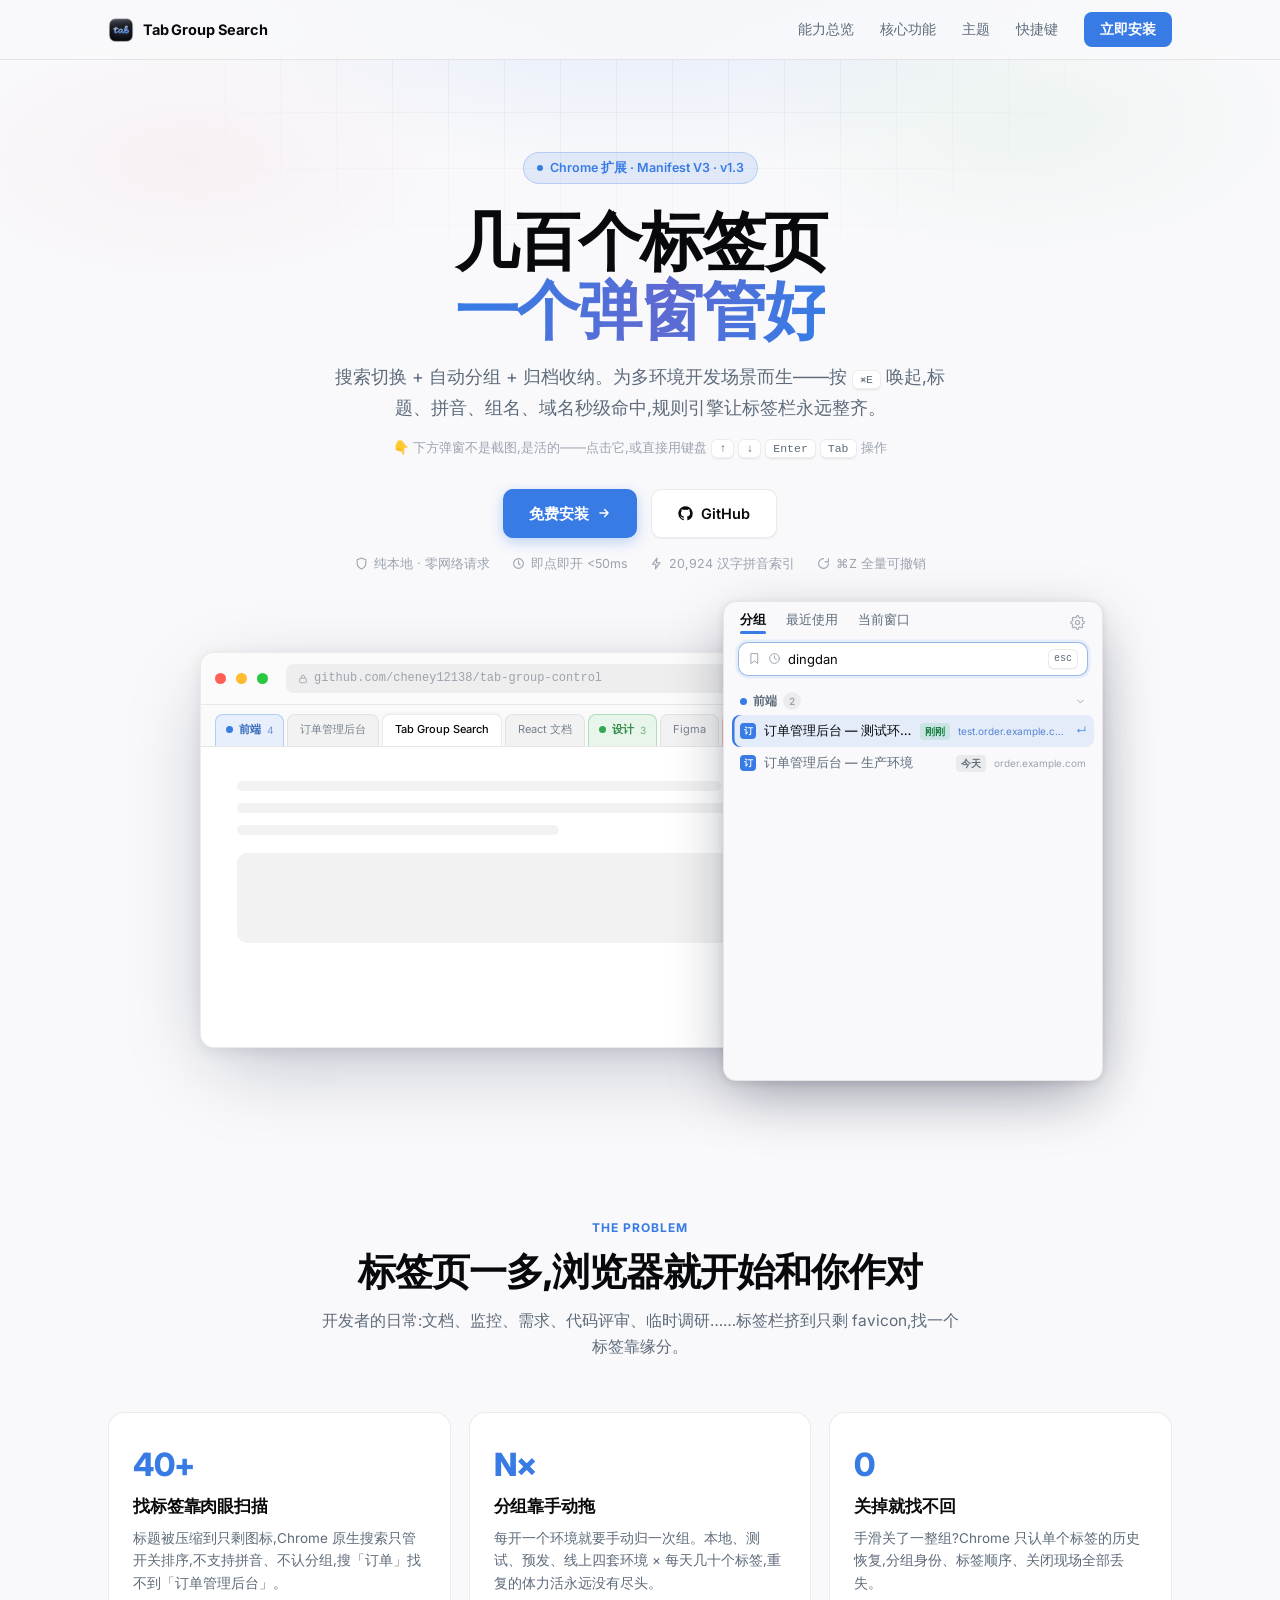
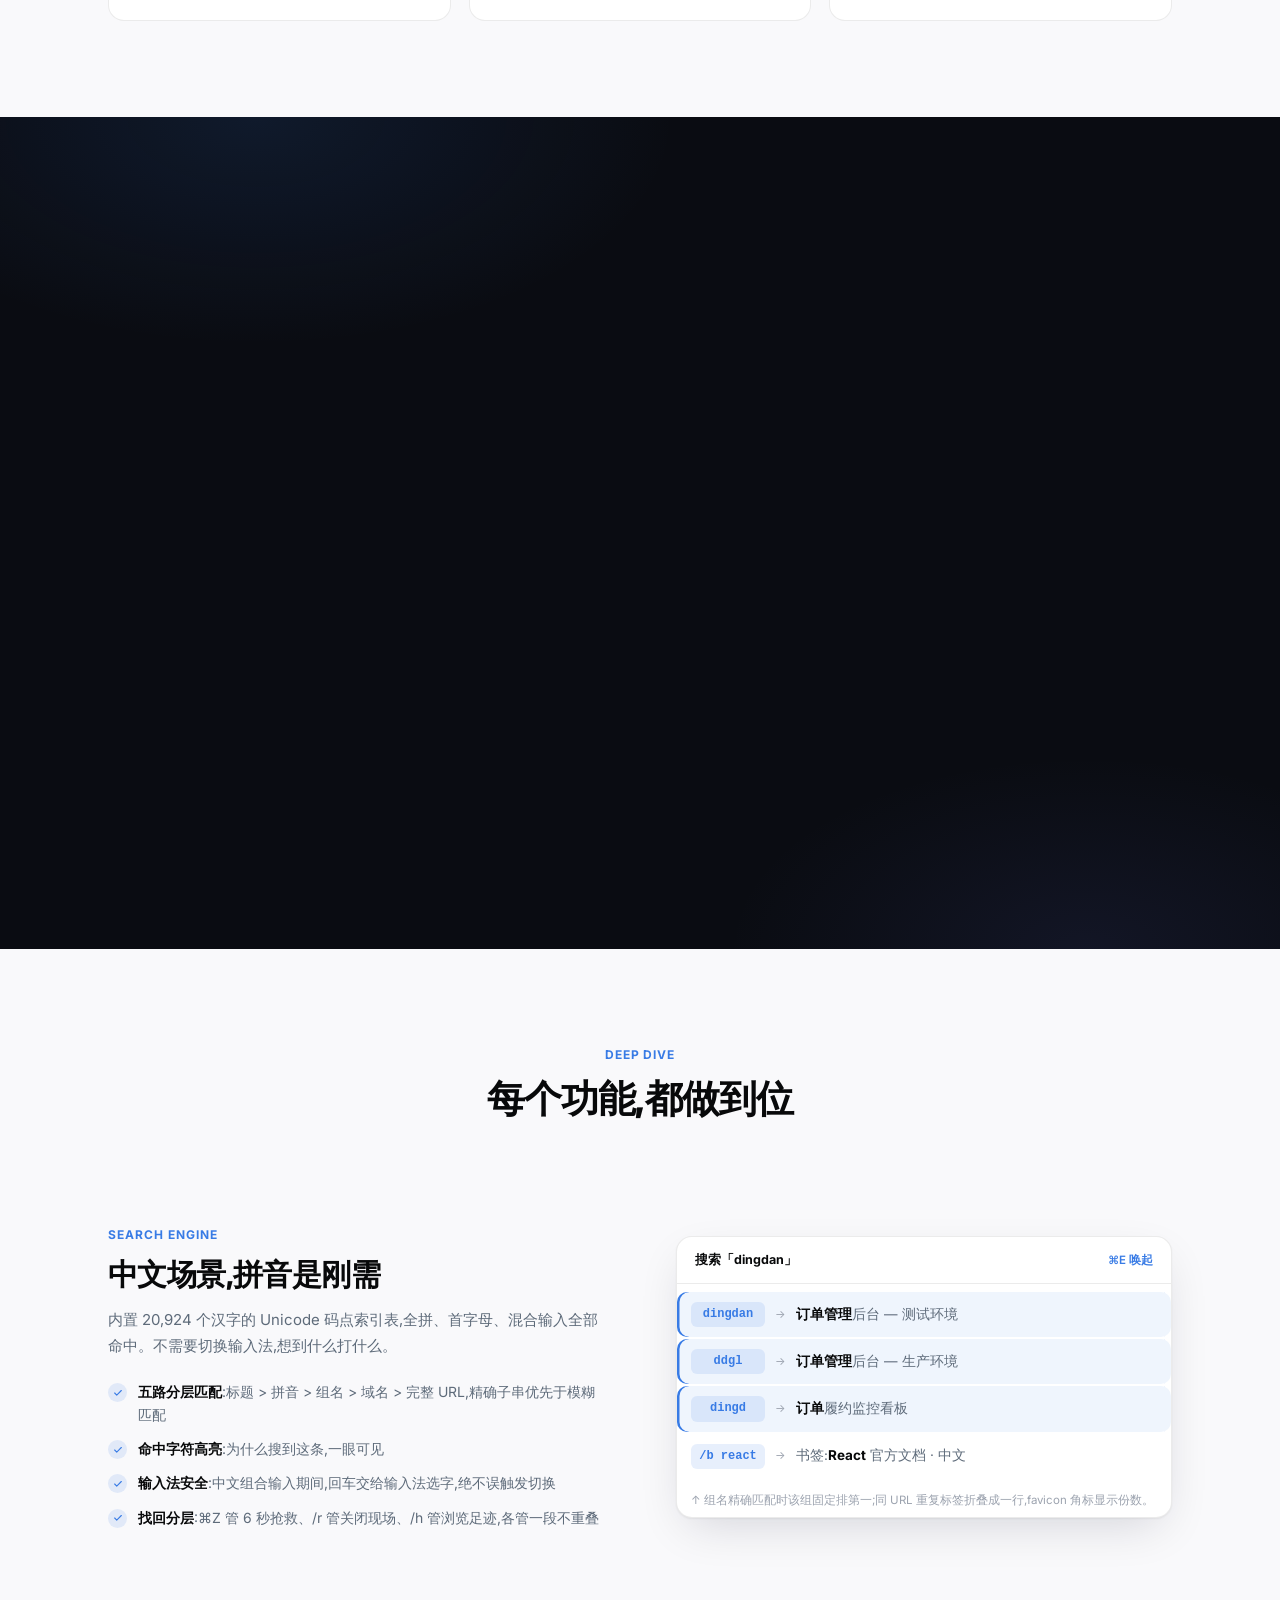
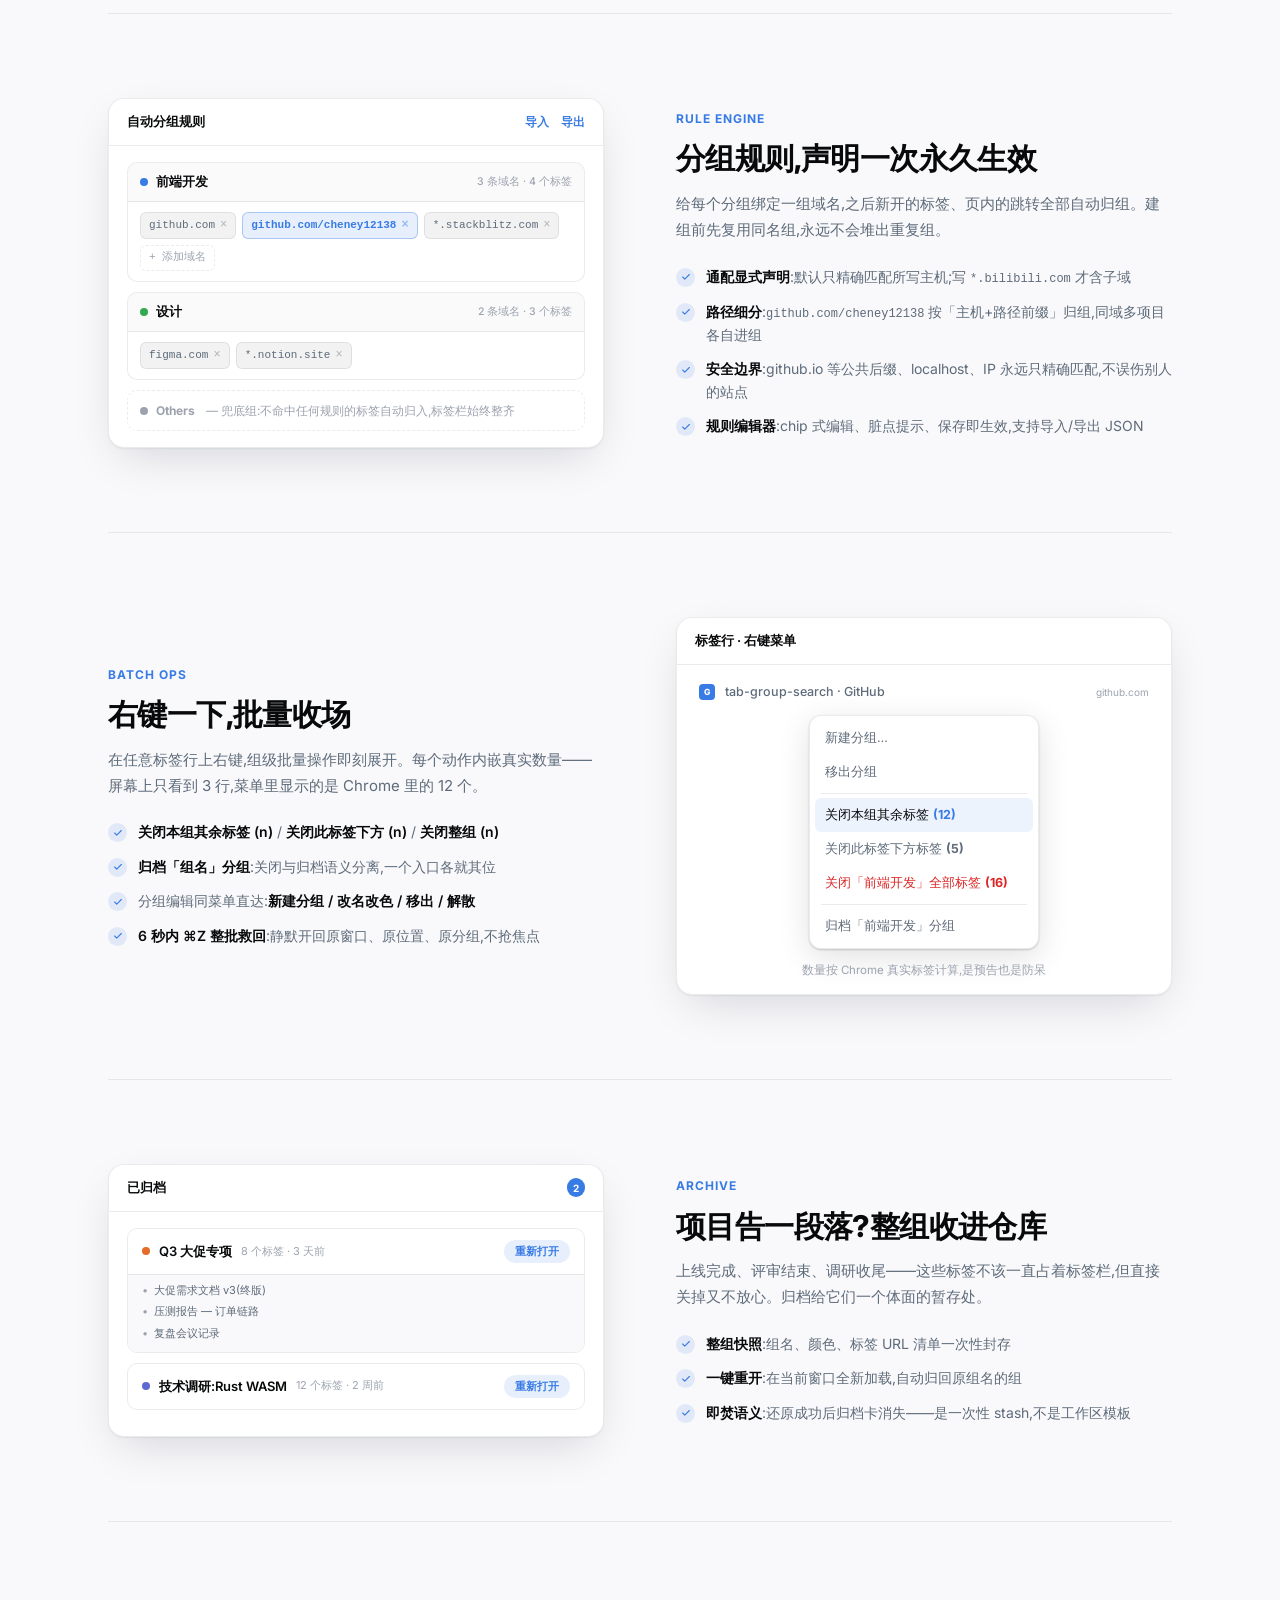
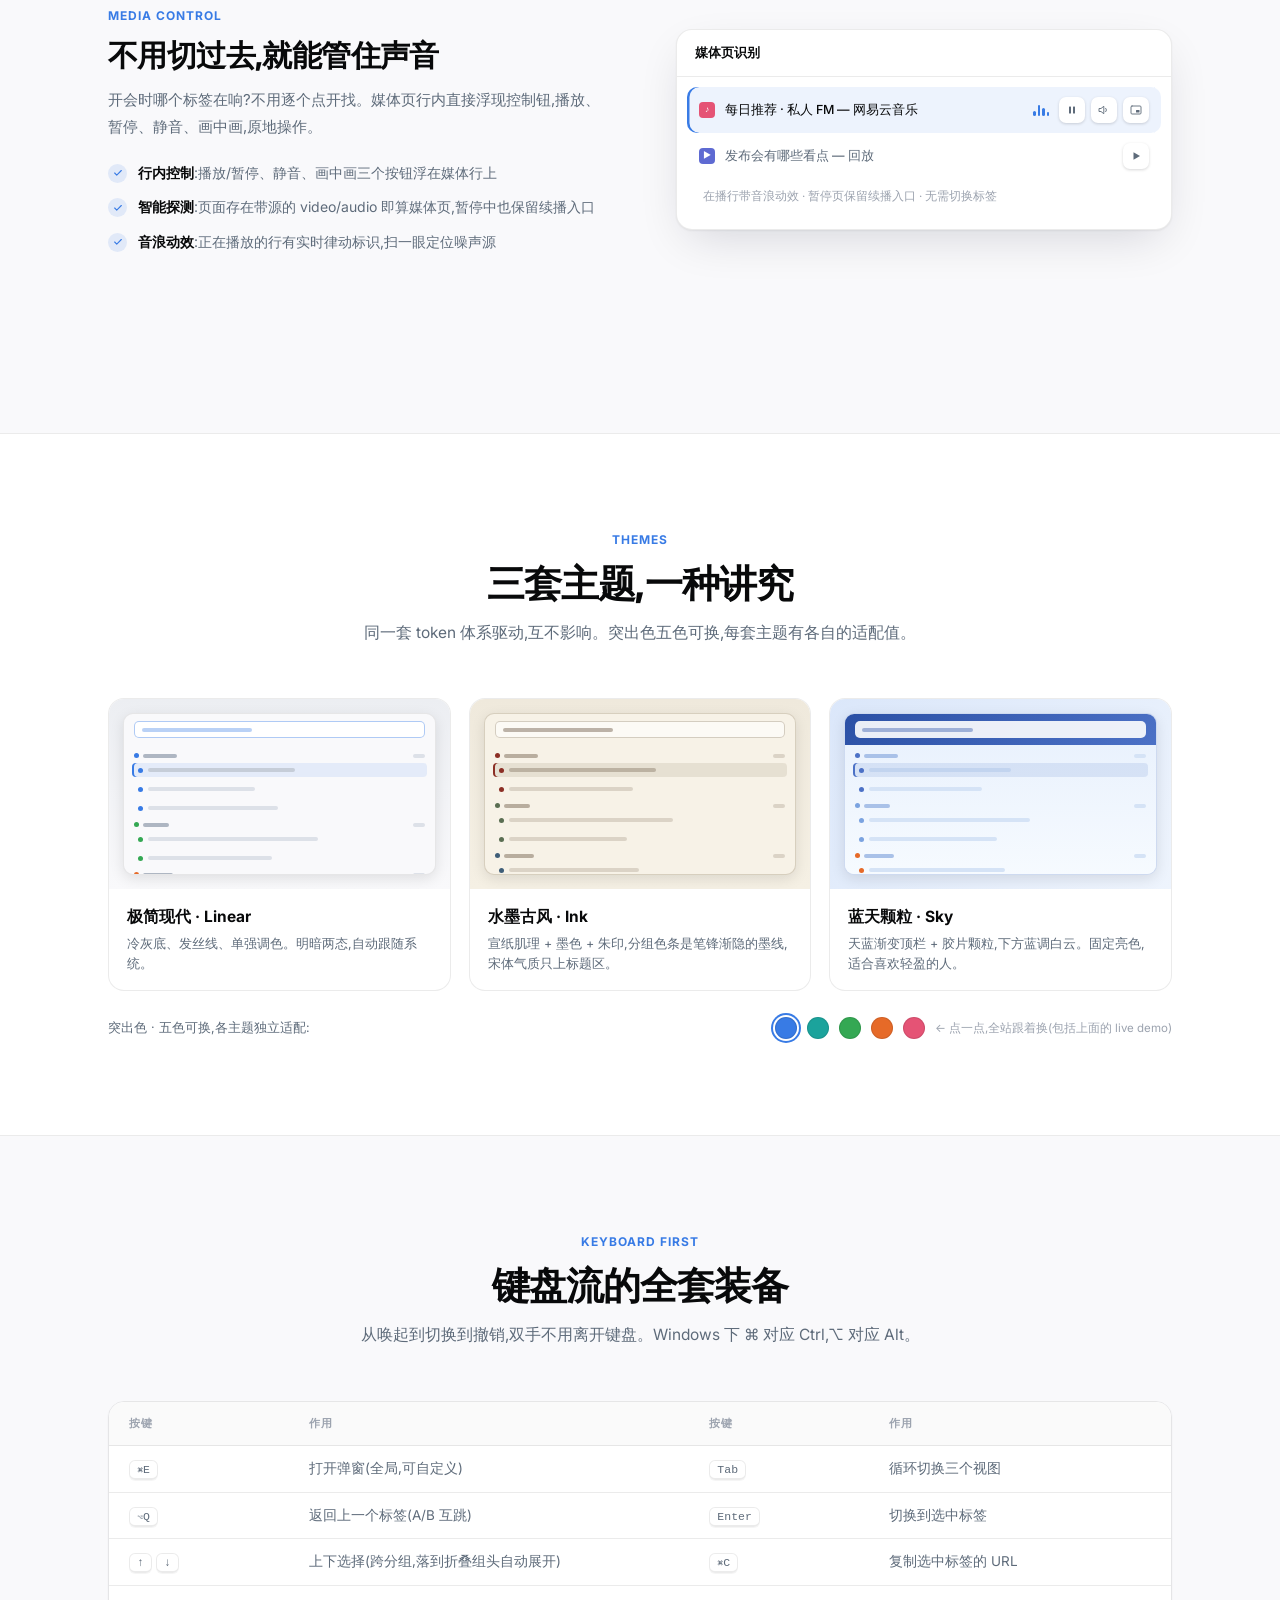
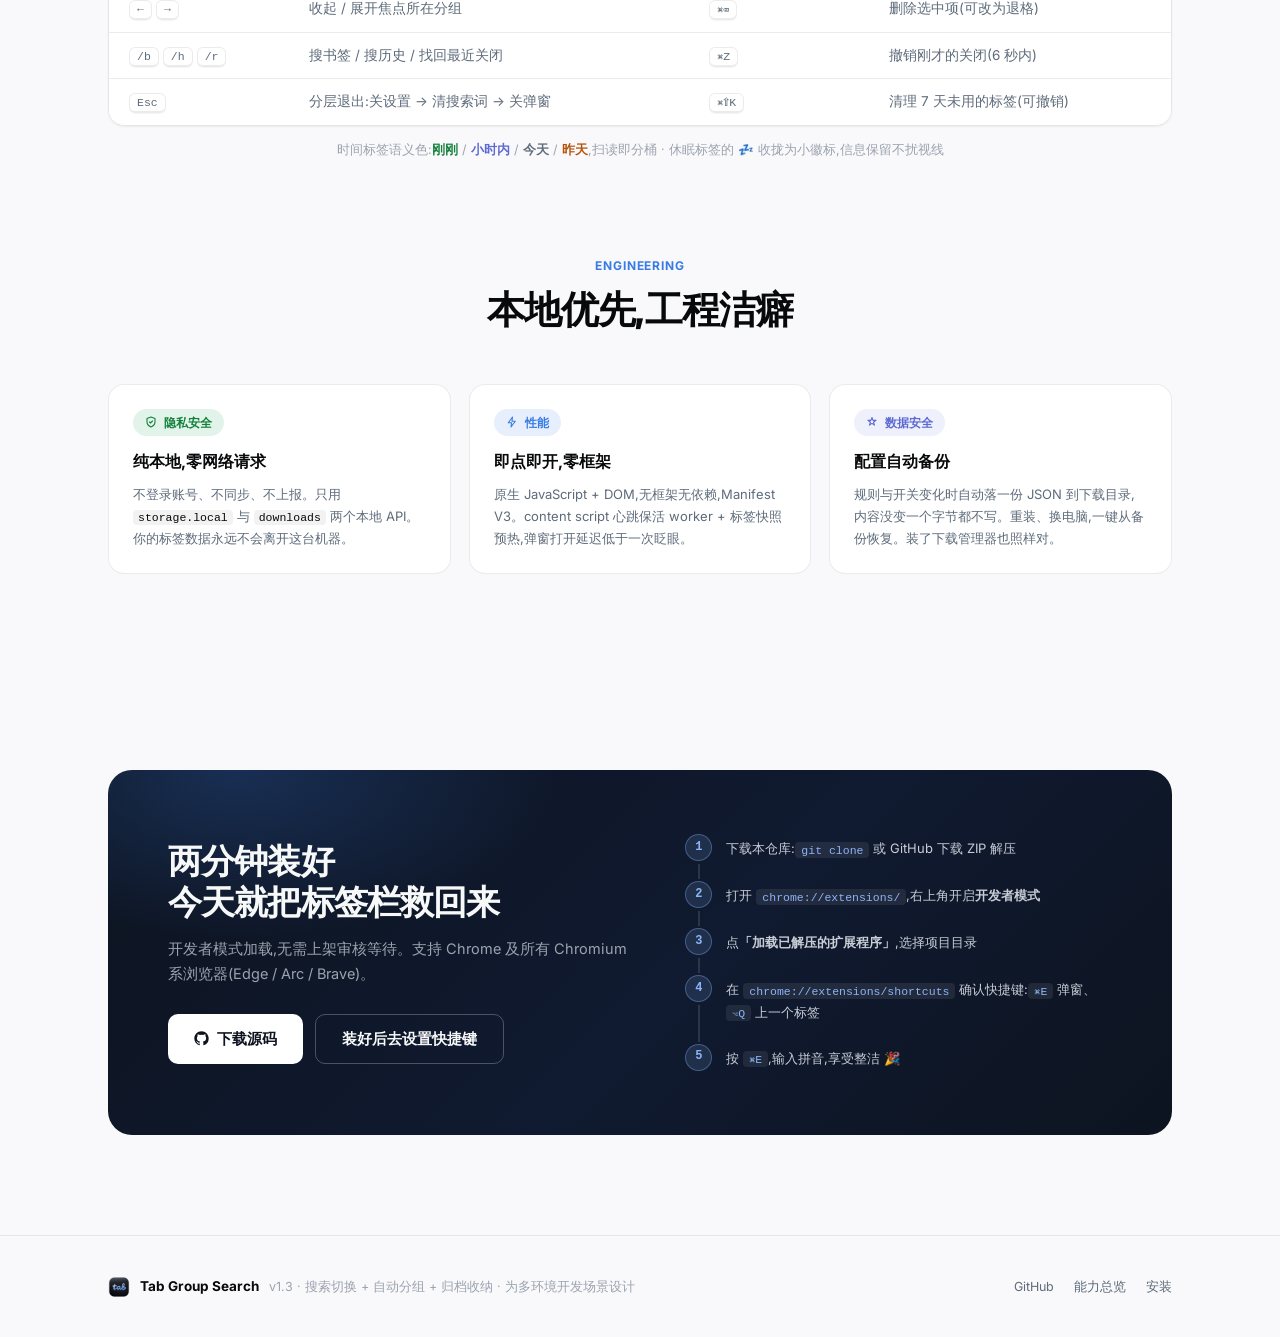
==== site/index.html @ cd3817f0 "docs: 产品展示页(对外站点) —— GitHub Pages 承载" ====
<!DOCTYPE html>
<html lang="zh-CN">
<head>
<meta charset="UTF-8">
<meta name="viewport" content="width=device-width, initial-scale=1.0">
<title>Tab Group Search — 几百个标签页,一个弹窗管好</title>
<meta name="description" content="Tab Group Search 是一款 Chrome 扩展:搜索切换 + 自动分组 + 归档收纳。全量拼音搜索、域名规则引擎、右键批量管理,专为多环境开发场景设计。纯本地运行,零网络请求。">
<meta property="og:title" content="Tab Group Search — 几百个标签页,一个弹窗管好">
<meta property="og:description" content="搜索切换 + 自动分组 + 归档收纳。⌘E 唤起,全量拼音秒搜,规则引擎自动归组。">
<meta property="og:type" content="website">
<link rel="preconnect" href="https://fonts.googleapis.com">
<link rel="preconnect" href="https://fonts.gstatic.com" crossorigin>
<link href="https://fonts.googleapis.com/css2?family=Inter:wght@400;500;600;700;800&display=swap" rel="stylesheet">
<style>
/* ============================================================
   Design tokens — 沿用产品 Linear 主题的色板(默认突出色 #387BE5)
   ============================================================ */
:root {
  --bg: #f9f9fb;
  --surface: #ffffff;
  --fill: rgba(8,9,10,0.05);
  --text: #08090a;
  --text-2: #5e6b7a;
  --text-3: #9ca3af;
  --hairline: rgba(8,9,10,0.08);
  --accent: #387BE5;
  --accent-hi: #2768cc;
  --accent-dark: #8AB4F8;
  --tint: rgba(56,123,229,0.12);
  --tint-2: rgba(56,123,229,0.18);
  --danger: #dc2626;
  --danger-bg: rgba(220,38,38,0.09);
  --green: #34A853; --green-bg: rgba(22,163,74,0.12);
  --blue-tag: #5e6ad2;  --blue-tag-bg: rgba(94,106,210,0.10);
  --gray-tag: #5e6b7a;  --gray-tag-bg: rgba(8,9,10,0.06);
  --amber: #b45309;     --amber-bg: rgba(180,83,9,0.12);
  --r-sm: 8px; --r-md: 12px; --r-lg: 16px; --r-xl: 20px;
  --shadow-card: 0 1px 2px rgba(8,9,10,0.06);
  --shadow-pop: 0 1px 2px rgba(8,9,10,0.18), 0 8px 32px rgba(8,9,10,0.12);
  --shadow-hero: 0 24px 80px -16px rgba(8,20,60,0.28), 0 4px 16px rgba(8,9,10,0.08);
  --font: "Inter", -apple-system, BlinkMacSystemFont, "Segoe UI", "PingFang SC", "Hiragino Sans GB", "Microsoft YaHei", sans-serif;
  --mono: ui-monospace, "SF Mono", SFMono-Regular, Menlo, Consolas, monospace;
  --ease-spring: cubic-bezier(0.34, 1.56, 0.64, 1);
  --maxw: 1120px;
}
* { margin:0; padding:0; box-sizing:border-box; }
html { scroll-behavior: smooth; scroll-padding-top: 76px; }
body {
  font-family: var(--font);
  background: var(--bg);
  color: var(--text);
  font-size: 15px;
  line-height: 1.6;
  -webkit-font-smoothing: antialiased;
  text-rendering: optimizeLegibility;
}
::selection { background: rgba(56,123,229,0.22); }
a { color: inherit; }
img { display: block; }

.wrap { max-width: var(--maxw); margin: 0 auto; padding: 0 28px; }

/* ---------------- Nav ---------------- */
.nav {
  position: fixed; top: 0; left: 0; right: 0; z-index: 100;
  height: 60px;
  background: rgba(249,249,251,0.82);
  backdrop-filter: saturate(180%) blur(16px);
  -webkit-backdrop-filter: saturate(180%) blur(16px);
  border-bottom: 1px solid var(--hairline);
}
.nav-inner { max-width: var(--maxw); margin: 0 auto; height: 100%; padding: 0 28px; display: flex; align-items: center; gap: 10px; }
.nav-logo { display: flex; align-items: center; gap: 9px; font-weight: 700; font-size: 14.5px; letter-spacing: -0.01em; text-decoration: none; }
.nav-logo img { width: 26px; height: 26px; }
.nav-links { margin-left: auto; display: flex; align-items: center; gap: 26px; }
.nav-links a { font-size: 13.5px; color: var(--text-2); text-decoration: none; transition: color .15s; }
.nav-links a:hover { color: var(--text); }
.nav-cta {
  font-size: 13px; font-weight: 600; color: #fff !important;
  background: var(--accent); padding: 7px 16px; border-radius: 8px;
  transition: background .15s;
}
.nav-cta:hover { background: var(--accent-hi); }
@media (max-width: 720px) { .nav-links a:not(.nav-cta) { display: none; } }

/* ---------------- Hero ---------------- */
.hero {
  position: relative;
  padding: 152px 0 110px;
  text-align: center;
  overflow: hidden;
}
.hero-bg {
  position: absolute; inset: 0; pointer-events: none;
  background:
    radial-gradient(680px 340px at 50% -60px, rgba(56,123,229,0.14), transparent 70%),
    radial-gradient(400px 200px at 80% 120px, rgba(52,168,83,0.06), transparent 70%),
    radial-gradient(400px 200px at 15% 160px, rgba(229,83,117,0.05), transparent 70%);
}
.hero-grid {
  position: absolute; inset: 0; pointer-events: none; opacity: .5;
  background-image: linear-gradient(var(--hairline) 1px, transparent 1px), linear-gradient(90deg, var(--hairline) 1px, transparent 1px);
  background-size: 56px 56px;
  mask-image: radial-gradient(720px 420px at 50% 0, #000 30%, transparent 75%);
  -webkit-mask-image: radial-gradient(720px 420px at 50% 0, #000 30%, transparent 75%);
}
.hero-eyebrow {
  display: inline-flex; align-items: center; gap: 7px;
  font-size: 12.5px; font-weight: 600; color: var(--accent);
  background: var(--tint); border: 1px solid rgba(56,123,229,0.24);
  padding: 5px 13px; border-radius: 99px; margin-bottom: 22px;
}
.hero-eyebrow .dot { width: 6px; height: 6px; border-radius: 50%; background: var(--accent); }
.hero h1 {
  font-size: clamp(38px, 6vw, 64px);
  font-weight: 800;
  letter-spacing: -0.035em;
  line-height: 1.08;
  margin-bottom: 18px;
}
.hero h1 .grad {
  background: linear-gradient(115deg, #387BE5 10%, #5e6ad2 55%, #387BE5 95%);
  -webkit-background-clip: text; background-clip: text; color: transparent;
}
.hero-sub {
  font-size: clamp(15px, 2vw, 18px);
  color: var(--text-2);
  max-width: 620px; margin: 0 auto 14px;
  line-height: 1.7;
}
.hero-kbd-hint { font-size: 13px; color: var(--text-3); margin-bottom: 30px; }
kbd {
  font-family: var(--mono); font-size: 11.5px;
  background: var(--surface); border: 1px solid var(--hairline);
  border-bottom-width: 2px; border-radius: 6px; padding: 2px 7px;
  color: var(--text-2);
  box-shadow: 0 1px 0 rgba(8,9,10,0.04);
  white-space: nowrap;
}
.hero-actions { display: flex; gap: 14px; justify-content: center; margin-bottom: 16px; flex-wrap: wrap; }
.btn {
  display: inline-flex; align-items: center; gap: 8px;
  font-size: 14.5px; font-weight: 600; text-decoration: none;
  padding: 12px 26px; border-radius: 10px;
  transition: transform .15s var(--ease-spring), background .15s, box-shadow .15s;
}
.btn:active { transform: scale(0.97); }
.btn-primary { background: var(--accent); color: #fff; box-shadow: 0 4px 14px rgba(56,123,229,0.32); }
.btn-primary:hover { background: var(--accent-hi); transform: translateY(-1px); box-shadow: 0 8px 22px rgba(56,123,229,0.38); }
.btn-ghost { background: var(--surface); color: var(--text); border: 1px solid var(--hairline); box-shadow: var(--shadow-card); }
.btn-ghost:hover { border-color: rgba(56,123,229,0.4); color: var(--accent); transform: translateY(-1px); }
.hero-meta { display: flex; gap: 22px; justify-content: center; font-size: 12.5px; color: var(--text-3); flex-wrap: wrap; }
.hero-meta span { display: inline-flex; align-items: center; gap: 6px; }
.hero-meta svg { width: 13px; height: 13px; stroke: currentColor; fill: none; stroke-width: 2; stroke-linecap: round; stroke-linejoin: round; }

/* ---------------- Browser frame + demo ---------------- */
.hero-visual { position: relative; margin-top: 78px; }
.browser {
  max-width: 880px; margin: 0 auto;
  background: var(--surface);
  border: 1px solid var(--hairline);
  border-radius: 14px;
  box-shadow: var(--shadow-hero);
  overflow: visible;
  position: relative;
  text-align: left;
}
.browser-bar {
  display: flex; align-items: center; gap: 10px;
  padding: 11px 14px;
  border-bottom: 1px solid var(--hairline);
  background: rgba(8,9,10,0.015);
  border-radius: 14px 14px 0 0;
}
.b-dot { width: 11px; height: 11px; border-radius: 50%; }
.b-dot.r { background: #FF5F57; } .b-dot.y { background: #FEBC2E; } .b-dot.g { background: #28C840; }
.browser-url {
  flex: 1; margin-left: 8px;
  font-size: 12px; color: var(--text-3);
  background: var(--fill); border-radius: 7px;
  padding: 5px 12px; display: flex; align-items: center; gap: 6px;
  font-family: var(--mono);
}
.tabstrip {
  display: flex; align-items: flex-end; gap: 3px;
  padding: 9px 14px 0;
  background: rgba(8,9,10,0.02);
  border-bottom: 1px solid var(--hairline);
  overflow: hidden;
}
.chip {
  flex: none;
  font-size: 11px; color: var(--text-2);
  padding: 6px 12px 7px;
  background: rgba(8,9,10,0.04);
  border: 1px solid var(--hairline); border-bottom: none;
  border-radius: 8px 8px 0 0;
  white-space: nowrap;
  max-width: 130px; overflow: hidden; text-overflow: ellipsis;
  opacity: 0.85;
}
.chip.on { background: var(--surface); opacity: 1; color: var(--text); font-weight: 500; box-shadow: 0 -1px 3px rgba(8,9,10,0.04); }
.gchip {
  flex: none; display: inline-flex; align-items: center; gap: 6px;
  font-size: 11px; font-weight: 600;
  padding: 6px 10px 7px;
  background: color-mix(in srgb, var(--gc) 12%, var(--surface));
  border: 1px solid color-mix(in srgb, var(--gc) 30%, transparent); border-bottom: none;
  border-radius: 8px 8px 0 0;
  color: color-mix(in srgb, var(--gc) 75%, #333);
  white-space: nowrap;
}
.gchip i { width: 7px; height: 7px; border-radius: 50%; background: var(--gc); }
.gchip em { font-style: normal; font-weight: 400; opacity: .65; font-size: 10px; }
.browser-body {
  position: relative;
  height: 300px;
  background: var(--surface);
  border-radius: 0 0 14px 14px;
}
.page-ghost { padding: 34px 36px; }
.ghost-line { height: 10px; border-radius: 5px; background: var(--fill); margin-bottom: 12px; }
.ghost-line.w60 { width: 60%; } .ghost-line.w80 { width: 80%; } .ghost-line.w40 { width: 40%; }
.ghost-block { height: 90px; border-radius: 10px; background: var(--fill); margin-top: 18px; }

/* The floating demo popup (复刻产品 UI) */
.demo {
  position: absolute;
  right: -24px; top: -52px;
  width: 380px;
  height: 480px;
  background: #f9f9fb;
  border: 1px solid var(--hairline);
  border-radius: 13px;
  box-shadow: 0 18px 60px -8px rgba(8,15,40,0.35), 0 2px 8px rgba(8,9,10,0.10);
  display: flex; flex-direction: column;
  overflow: hidden;
  font-size: 12.5px;
  z-index: 10;
  transition: box-shadow .2s;
}
.demo-float { animation: demo-float 7s ease-in-out infinite; }
@keyframes demo-float {
  0%, 100% { transform: translateY(0); }
  50% { transform: translateY(-7px); }
}
.demo-tabs {
  display: flex; gap: 16px;
  padding: 10px 14px 8px;
  position: relative;
  flex: none;
}
.demo-tab {
  border: none; background: none; cursor: pointer;
  font-family: inherit; font-size: 12.5px; color: var(--text-2);
  padding: 0 2px 5px; position: relative;
  transition: color .15s;
}
.demo-tab.active { color: var(--text); font-weight: 600; }
.demo-tab.active::after {
  content: ''; position: absolute; left: 50%; bottom: 0;
  width: 26px; height: 2.5px; border-radius: 99px;
  background: var(--accent);
  transform: translateX(-50%);
}
.demo-tabs .spacer { flex: 1; }
.demo-gear {
  border: none; background: none; cursor: pointer; color: var(--text-3);
  padding: 3px; border-radius: 6px; display: flex; align-self: center;
}
.demo-gear:hover { background: rgba(8,9,10,0.05); color: var(--text); }
.demo-gear svg { width: 15px; height: 15px; stroke: currentColor; fill: none; stroke-width: 1.7; stroke-linecap: round; stroke-linejoin: round; }
.demo-search-row { padding: 0 14px 9px; flex: none; }
.demo-search {
  display: flex; align-items: center; gap: 7px;
  background: var(--surface);
  border: 1px solid color-mix(in srgb, var(--accent) 45%, var(--hairline));
  box-shadow: 0 0 0 2.5px rgba(56,123,229,0.10);
  border-radius: 10px;
  padding: 0 9px;
}
.demo-search .src { color: var(--text-3); display: flex; }
.demo-search .src svg { width: 13px; height: 13px; stroke: currentColor; fill: none; stroke-width: 1.8; stroke-linecap: round; stroke-linejoin: round; }
.demo-search input {
  flex: 1; min-width: 0;
  border: none; outline: none; background: transparent;
  font-family: inherit; font-size: 13px; color: var(--text);
  padding: 8px 0;
}
.demo-search input::placeholder { color: rgba(8,9,10,0.44); }
.demo-search kbd { font-size: 10px; padding: 1px 5px; border-bottom-width: 1px; }
.demo-cmd-chip {
  flex: none; display: none; align-items: center; gap: 4px;
  font-family: var(--mono); font-size: 11px; font-weight: 600;
  color: var(--accent); background: var(--tint);
  border: 1px solid rgba(56,123,229,0.3);
  border-radius: 6px; padding: 2px 6px;
}
.demo-cmd-chip.show { display: inline-flex; }
.demo-list { flex: 1; min-height: 0; overflow-y: auto; padding: 0 8px 10px; scrollbar-width: thin; }
.demo-list::-webkit-scrollbar { width: 8px; }
.demo-list::-webkit-scrollbar-thumb { background: rgba(8,9,10,0.12); border-radius: 4px; }
.ghead {
  display: flex; align-items: center; gap: 6px;
  padding: 7px 8px 5px;
  font-size: 11.5px; font-weight: 700; color: var(--text-2);
  cursor: pointer; user-select: none;
  position: sticky; top: 0;
  background: #f9f9fb;
  z-index: 2;
}
.ghead .gdot { width: 7px; height: 7px; border-radius: 50%; background: var(--gc); flex: none; }
.ghead .gcount {
  font-weight: 600; font-size: 10px; color: var(--text-3);
  background: rgba(8,9,10,0.05); border-radius: 99px; padding: 1px 6px;
}
.ghead .gchev { margin-left: auto; color: var(--text-3); transition: transform .2s; display: flex; }
.ghead .gchev svg { width: 11px; height: 11px; stroke: currentColor; fill: none; stroke-width: 2; stroke-linecap: round; stroke-linejoin: round; }
.ghead.collapsed .gchev { transform: rotate(-90deg); }
.trow {
  display: flex; align-items: center; gap: 8px;
  padding: 6px 8px;
  border-radius: 8px;
  cursor: pointer;
  color: var(--text-2);
  position: relative;
}
.trow:hover { background: rgba(8,9,10,0.045); }
.trow.sel {
  background: rgba(56,123,229,0.11);
  color: var(--text);
  box-shadow: inset 2.5px 0 0 var(--accent);
}
.trow.sel::after {
  content: '↵'; margin-left: auto; flex: none;
  font-size: 10.5px; color: var(--accent); opacity: .8;
}
.fav {
  width: 16px; height: 16px; border-radius: 4px; flex: none;
  background: var(--fc, #e8eaf0);
  display: flex; align-items: center; justify-content: center;
  font-size: 8.5px; font-weight: 800; color: #fff;
  position: relative;
}
.trow .t {
  flex: 1; min-width: 0;
  font-size: 12.5px; font-weight: 500;
  white-space: nowrap; overflow: hidden; text-overflow: ellipsis;
}
.trow .u {
  flex: none; max-width: 110px;
  font-size: 10px; color: var(--text-3);
  white-space: nowrap; overflow: hidden; text-overflow: ellipsis;
}
.trow.sel .u { color: color-mix(in srgb, var(--accent) 70%, var(--text-3)); }
mark { background: rgba(56,123,229,0.22); color: inherit; border-radius: 2px; padding: 0 1px; }
.ttag {
  flex: none; font-size: 9.5px; font-weight: 600;
  padding: 1px 5px; border-radius: 4px;
}
.ttag.hot { color: #15803d; background: var(--green-bg); }
.ttag.info { color: var(--blue-tag); background: var(--blue-tag-bg); }
.ttag.mid { color: var(--gray-tag); background: var(--gray-tag-bg); }
.ttag.stale { color: var(--amber); background: var(--amber-bg); }
.ttag.zzz { color: var(--text-3); background: rgba(8,9,10,0.06); }
.mbtn {
  flex: none; display: inline-flex; align-items: center; justify-content: center;
  width: 20px; height: 20px; border-radius: 5px;
  background: var(--surface); border: none; cursor: pointer;
  box-shadow: 0 1px 3px rgba(8,9,10,0.16);
  color: var(--text-2);
}
.mbtn:hover { color: var(--accent); }
.mbtn svg { width: 11px; height: 11px; fill: currentColor; }
.dup {
  position: absolute; right: -4px; bottom: -3px;
  font-size: 8px; font-weight: 800;
  background: var(--text-3); color: #fff;
  border-radius: 99px; padding: 0 3.5px; line-height: 1.5;
}
.demo-empty {
  padding: 34px 20px; text-align: center; color: var(--text-3); font-size: 12px; display: none;
}
.demo-empty.show { display: block; }
.demo-undo {
  position: absolute; left: 12px; right: 12px; bottom: 12px;
  display: flex; align-items: center; gap: 8px;
  background: #16171c; color: #f7f8f8;
  border-radius: 10px; padding: 9px 12px;
  font-size: 12px;
  box-shadow: 0 6px 20px rgba(0,0,0,0.25);
  transform: translateY(64px); opacity: 0;
  transition: transform .28s var(--ease-spring), opacity .2s;
  z-index: 20;
}
.demo-undo.show { transform: translateY(0); opacity: 1; }
.demo-undo .undo-btn { color: var(--accent-dark); font-weight: 600; cursor: pointer; margin-left: auto; white-space: nowrap; }
.demo-undo .undo-btn kbd { background: rgba(255,255,255,0.1); border-color: rgba(255,255,255,0.16); color: var(--accent-dark); }

/* typed caret */
.type-caret {
  display: inline-block; width: 2px; height: 1.1em;
  background: var(--accent); border-radius: 1px;
  vertical-align: text-bottom; margin-left: 1px;
  animation: caret-blink 1.06s steps(1,end) infinite;
}
@keyframes caret-blink { 0%,49.9% { opacity: 1 } 50%,100% { opacity: 0 } }

@media (max-width: 980px) {
  .demo { position: relative; right: auto; top: auto; margin: 22px auto 0; width: min(380px, 94vw); animation: none; }
  .browser-body { display: none; }
}
@media (max-width: 720px) {
  .hero { padding: 110px 0 72px; }
  .hero h1 { font-size: clamp(30px, 9.2vw, 40px); }
  .hero-sub { font-size: 14.5px; }
  .wrap { padding: 0 20px; }
  section { padding: 64px 0; }
  .hero-actions .btn { padding: 11px 20px; font-size: 14px; }
}

/* ---------------- Sections common ---------------- */
section { padding: 96px 0; }
.sec-head { max-width: 640px; margin-bottom: 52px; }
.sec-head.center { margin-left: auto; margin-right: auto; text-align: center; }
.eyebrow {
  font-size: 12px; font-weight: 700; letter-spacing: 0.08em; text-transform: uppercase;
  color: var(--accent); margin-bottom: 12px;
}
.sec-head h2 {
  font-size: clamp(26px, 3.6vw, 38px); font-weight: 800; letter-spacing: -0.025em; line-height: 1.18;
  margin-bottom: 14px;
}
.sec-head p { font-size: 15.5px; color: var(--text-2); line-height: 1.7; }

/* ---------------- Pain points ---------------- */
.pains { display: grid; grid-template-columns: repeat(3, 1fr); gap: 18px; }
.pain {
  background: var(--surface); border: 1px solid var(--hairline); border-radius: var(--r-lg);
  padding: 26px 24px;
  transition: transform .2s, box-shadow .2s, border-color .2s;
}
.pain:hover { transform: translateY(-3px); box-shadow: 0 12px 32px rgba(8,9,10,0.08); border-color: rgba(56,123,229,0.3); }
.pain-ico {
  width: 40px; height: 40px; border-radius: 10px;
  background: var(--tint); color: var(--accent);
  display: flex; align-items: center; justify-content: center;
  margin-bottom: 16px;
}
.pain-ico svg { width: 20px; height: 20px; stroke: currentColor; fill: none; stroke-width: 1.8; stroke-linecap: round; stroke-linejoin: round; }
.pain h3 { font-size: 16.5px; font-weight: 700; letter-spacing: -0.01em; margin-bottom: 8px; }
.pain p { font-size: 13.5px; color: var(--text-2); line-height: 1.65; }
.pain .pain-stat { font-size: 32px; font-weight: 800; letter-spacing: -0.03em; color: var(--accent); display: block; margin-bottom: 2px; }
@media (max-width: 860px) { .pains { grid-template-columns: 1fr; } }

/* ---------------- Pillars (dark) ---------------- */
.dark {
  background: #0a0c12;
  color: #f7f8f8;
  position: relative;
  overflow: hidden;
}
.dark .sec-head h2 { color: #f7f8f8; }
.dark .sec-head p { color: #9ca3af; }
.dark-glow {
  position: absolute; inset: 0; pointer-events: none;
  background: radial-gradient(700px 380px at 20% 0%, rgba(56,123,229,0.12), transparent 60%),
              radial-gradient(600px 320px at 85% 100%, rgba(94,106,210,0.10), transparent 60%);
}
.pillars { display: grid; grid-template-columns: repeat(3, 1fr); gap: 18px; position: relative; }
.pillar {
  background: rgba(255,255,255,0.035);
  border: 1px solid rgba(255,255,255,0.08);
  border-radius: var(--r-lg);
  padding: 30px 26px;
  display: flex; flex-direction: column;
  transition: transform .2s, border-color .2s, background .2s;
}
.pillar:hover { transform: translateY(-4px); border-color: rgba(138,180,248,0.35); background: rgba(255,255,255,0.055); }
.pillar-num {
  font-family: var(--mono); font-size: 12px; color: var(--accent-dark);
  margin-bottom: 18px; letter-spacing: 0.1em;
}
.pillar-ico {
  width: 42px; height: 42px; border-radius: 11px;
  background: rgba(138,180,248,0.12); color: var(--accent-dark);
  display: flex; align-items: center; justify-content: center;
  margin-bottom: 18px;
}
.pillar-ico svg { width: 21px; height: 21px; stroke: currentColor; fill: none; stroke-width: 1.8; stroke-linecap: round; stroke-linejoin: round; }
.pillar h3 { font-size: 19px; font-weight: 700; letter-spacing: -0.015em; margin-bottom: 10px; }
.pillar > p { font-size: 13.5px; color: #9ca3af; line-height: 1.7; margin-bottom: 18px; }
.pillar ul { list-style: none; margin-top: auto; display: flex; flex-direction: column; gap: 9px; }
.pillar ul li {
  font-size: 12.5px; color: #c8cdd6; line-height: 1.55;
  padding-left: 18px; position: relative;
}
.pillar ul li::before {
  content: ''; position: absolute; left: 0; top: 7px;
  width: 8px; height: 8px; border-radius: 2.5px;
  background: rgba(138,180,248,0.25);
  box-shadow: inset 0 0 0 1.5px var(--accent-dark);
}
.pillar ul li b { color: #f7f8f8; font-weight: 600; }
@media (max-width: 960px) { .pillars { grid-template-columns: 1fr; } }

/* ---------------- Feature deep-dives ---------------- */
.dive {
  display: grid; grid-template-columns: 1fr 1fr; gap: 72px; align-items: center;
  padding: 84px 0;
}
.dive + .dive { border-top: 1px solid var(--hairline); }
.dive.flip .dive-text { order: 2; }
.dive.flip .dive-visual { order: 1; }
.dive-text h3 { font-size: clamp(22px, 3vw, 30px); font-weight: 800; letter-spacing: -0.02em; line-height: 1.22; margin-bottom: 14px; }
.dive-text > p { font-size: 15px; color: var(--text-2); line-height: 1.75; margin-bottom: 22px; }
.dive-list { list-style: none; display: flex; flex-direction: column; gap: 12px; }
.dive-list li { display: flex; gap: 11px; font-size: 14px; color: var(--text-2); line-height: 1.6; }
.dive-list li b { color: var(--text); font-weight: 600; }
.dive-check {
  flex: none; width: 19px; height: 19px; margin-top: 2px;
  border-radius: 50%; background: var(--tint); color: var(--accent);
  display: flex; align-items: center; justify-content: center;
}
.dive-check svg { width: 10px; height: 10px; stroke: currentColor; fill: none; stroke-width: 2.6; stroke-linecap: round; stroke-linejoin: round; }
.dive-visual { position: relative; }
.dive-visual .panel {
  background: var(--surface); border: 1px solid var(--hairline); border-radius: var(--r-lg);
  box-shadow: 0 16px 48px -12px rgba(8,15,40,0.16), var(--shadow-card);
  overflow: hidden;
}
.panel-head {
  display: flex; align-items: center; justify-content: space-between;
  padding: 13px 18px; border-bottom: 1px solid var(--hairline);
  font-size: 12.5px; font-weight: 700;
}
.panel-head .ph-act { display: flex; gap: 12px; }
.panel-head .ph-act span { font-size: 11.5px; font-weight: 600; color: var(--accent); cursor: pointer; }
.panel-body { padding: 16px 18px; }
@media (max-width: 900px) {
  .dive { grid-template-columns: 1fr; gap: 36px; padding: 64px 0; }
  .dive.flip .dive-text { order: 1; }
  .dive.flip .dive-visual { order: 2; }
}

/* rules editor mock */
.rule-group {
  border: 1px solid var(--hairline); border-radius: 10px;
  margin-bottom: 10px; overflow: hidden;
  background: var(--surface);
}
.rule-group-head {
  display: flex; align-items: center; gap: 8px;
  padding: 9px 12px; background: rgba(8,9,10,0.018);
  border-bottom: 1px solid var(--hairline);
  font-size: 12.5px; font-weight: 600;
}
.rule-group-head .gdot { width: 8px; height: 8px; border-radius: 50%; }
.rule-group-head .rg-meta { margin-left: auto; font-size: 10.5px; color: var(--text-3); font-weight: 500; }
.chips { display: flex; flex-wrap: wrap; gap: 6px; padding: 10px 12px; }
.host-chip {
  font-family: var(--mono); font-size: 11px;
  background: var(--fill); border: 1px solid var(--hairline);
  border-radius: 6px; padding: 3px 8px;
  color: var(--text-2);
  display: inline-flex; align-items: center; gap: 5px;
}
.host-chip.hl { background: var(--tint); border-color: rgba(56,123,229,0.35); color: var(--accent); font-weight: 600; }
.host-chip .x { opacity: .45; cursor: pointer; font-size: 12px; }
.host-chip .x:hover { opacity: 1; }
.host-chip.add { background: none; border-style: dashed; color: var(--text-3); cursor: pointer; }
.others-row {
  display: flex; align-items: center; gap: 8px;
  padding: 10px 12px;
  border: 1px dashed var(--hairline); border-radius: 10px;
  font-size: 12px; color: var(--text-3);
}
.others-row .gdot { width: 8px; height: 8px; border-radius: 50%; background: #9ca3af; }

/* pinyin match visual */
.match-demo { padding: 8px 0 4px; }
.match-row {
  display: flex; align-items: center; gap: 10px;
  padding: 10px 14px; border-radius: 10px;
  font-size: 13.5px;
}
.match-row + .match-row { margin-top: 2px; }
.match-row.hit { background: rgba(56,123,229,0.08); box-shadow: inset 2.5px 0 0 var(--accent); }
.match-row .q {
  flex: none; width: 74px;
  font-family: var(--mono); font-size: 12px; color: var(--accent);
  background: var(--tint); border-radius: 6px; padding: 3px 8px;
  text-align: center; font-weight: 600;
}
.match-row .r { color: var(--text-2); }
.match-row .r b { color: var(--text); }
.match-row .arrow { flex: none; color: var(--text-3); font-size: 11px; }
.match-note { padding: 12px 14px 4px; font-size: 11.5px; color: var(--text-3); line-height: 1.6; }

/* archive mock */
.arch-card {
  border: 1px solid var(--hairline); border-radius: 10px;
  margin-bottom: 10px; overflow: hidden;
  transition: border-color .15s;
}
.arch-card:hover { border-color: rgba(56,123,229,0.3); }
.arch-head {
  display: flex; align-items: center; gap: 9px;
  padding: 11px 14px; cursor: pointer;
}
.arch-head .gdot { width: 8px; height: 8px; border-radius: 50%; flex: none; }
.arch-head .an { font-size: 13px; font-weight: 600; }
.arch-head .am { font-size: 11px; color: var(--text-3); }
.arch-restore {
  margin-left: auto; flex: none;
  font-size: 11px; font-weight: 600; color: var(--accent);
  background: var(--tint); border: none; border-radius: 99px;
  padding: 4px 11px; cursor: pointer;
}
.arch-restore:hover { background: var(--tint-2); }
.arch-tabs { border-top: 1px solid var(--hairline); background: var(--bg); padding: 7px 14px 9px; display: flex; flex-direction: column; gap: 4px; }
.arch-tab { font-size: 11px; color: var(--text-2); display: flex; gap: 6px; align-items: center; }
.arch-tab::before { content: '•'; color: var(--text-3); }

/* media visual */
.media-mock { padding: 10px; }
.media-row {
  display: flex; align-items: center; gap: 10px;
  padding: 10px 12px; border-radius: 10px;
  color: var(--text-2);
}
.media-row.playing { background: rgba(56,123,229,0.09); box-shadow: inset 2.5px 0 0 var(--accent); color: var(--text); }
.eq { display: inline-flex; align-items: flex-end; gap: 2px; height: 12px; flex: none; }
.eq i { width: 2.5px; background: var(--accent); border-radius: 2px; animation: eq 0.9s ease-in-out infinite; }
.eq i:nth-child(1) { height: 40%; animation-delay: 0s; }
.eq i:nth-child(2) { height: 90%; animation-delay: .18s; }
.eq i:nth-child(3) { height: 60%; animation-delay: .36s; }
.eq i:nth-child(4) { height: 30%; animation-delay: .5s; }
@keyframes eq { 0%,100% { transform: scaleY(.4);} 50% { transform: scaleY(1);} }
.media-row .t { flex: 1; min-width: 0; font-size: 12.5px; font-weight: 500; white-space: nowrap; overflow: hidden; text-overflow: ellipsis; }
.media-ctrls { display: flex; gap: 6px; flex: none; }
.mctrl {
  width: 26px; height: 26px; border-radius: 7px; border: none; cursor: pointer;
  background: var(--surface); box-shadow: 0 1px 3px rgba(8,9,10,0.16);
  color: var(--text-2); display: flex; align-items: center; justify-content: center;
  transition: color .12s, transform .12s;
}
.mctrl:hover { color: var(--accent); transform: scale(1.08); }
.mctrl svg { width: 12px; height: 12px; fill: currentColor; }
.mctrl .st { fill: none; stroke: currentColor; stroke-width: 1.8; stroke-linecap: round; stroke-linejoin: round; }
.media-note { padding: 8px 16px 14px; font-size: 11.5px; color: var(--text-3); }

/* ---------------- Themes ---------------- */
.themes { background: var(--surface); border-top: 1px solid var(--hairline); border-bottom: 1px solid var(--hairline); }
.theme-grid { display: grid; grid-template-columns: repeat(3, 1fr); gap: 18px; margin-bottom: 26px; }
.theme-card {
  border: 1px solid var(--hairline); border-radius: var(--r-lg);
  overflow: hidden; background: var(--surface);
  transition: transform .2s, box-shadow .2s;
}
.theme-card:hover { transform: translateY(-4px); box-shadow: 0 16px 40px rgba(8,9,10,0.1); }
.theme-shot { height: 190px; position: relative; overflow: hidden; }
.theme-meta { padding: 16px 18px; }
.theme-meta h3 { font-size: 15.5px; font-weight: 700; margin-bottom: 4px; }
.theme-meta p { font-size: 12.5px; color: var(--text-2); line-height: 1.6; }
.accent-row { display: flex; align-items: center; gap: 10px; justify-content: center; }
.accent-lbl { font-size: 12.5px; color: var(--text-2); margin-right: auto; }
.sw {
  width: 22px; height: 22px; border-radius: 50%; border: none; cursor: pointer;
  box-shadow: inset 0 0 0 1px rgba(0,0,0,0.1);
  transition: transform .15s var(--ease-spring), box-shadow .15s;
}
.sw:hover { transform: scale(1.15); }
.sw.active { box-shadow: inset 0 0 0 1px rgba(0,0,0,0.1), 0 0 0 2px var(--surface), 0 0 0 4px var(--swc); }
@media (max-width: 860px) { .theme-grid { grid-template-columns: 1fr; } }

/* mini popup css mocks for themes */
.mini { position: absolute; inset: 14px; border-radius: 10px; overflow: hidden; display: flex; flex-direction: column; font-size: 10px; box-shadow: 0 4px 14px rgba(8,9,10,0.1); }
.mini-bar { flex: none; padding: 7px 10px; display: flex; gap: 8px; align-items: center; }
.mini-search { flex: 1; height: 17px; border-radius: 5px; display: flex; align-items: center; padding: 0 7px; gap: 4px; }
.mini-search i { width: 40%; height: 4px; border-radius: 2px; }
.mini-list { flex: 1; padding: 6px 8px; display: flex; flex-direction: column; gap: 5px; }
.mini-ghead { display: flex; align-items: center; gap: 4px; padding: 2px 2px 0; }
.mini-ghead i { width: 5px; height: 5px; border-radius: 50%; flex: none; }
.mini-ghead b { height: 4px; border-radius: 2px; }
.mini-ghead s { text-decoration: none; height: 3.5px; border-radius: 2px; margin-left: auto; }
.mini-row { height: 14px; border-radius: 4px; display: flex; align-items: center; gap: 5px; padding: 0 6px; }
.mini-row i { border-radius: 2px; height: 4px; }
.mini-dot { width: 5px; height: 5px; border-radius: 50%; flex: none; }

/* ---------------- Shortcuts ---------------- */
.keys-table { width: 100%; border-collapse: collapse; background: var(--surface); border: 1px solid var(--hairline); border-radius: var(--r-lg); overflow: hidden; box-shadow: var(--shadow-card); }
.keys-table-wrap { border-radius: var(--r-lg); overflow: hidden; border: 1px solid var(--hairline); box-shadow: var(--shadow-card); }
.keys-table { border: none; border-radius: 0; box-shadow: none; }
.keys-table th {
  text-align: left; font-size: 11px; font-weight: 700; letter-spacing: 0.06em; text-transform: uppercase;
  color: var(--text-3); padding: 13px 20px; background: rgba(8,9,10,0.02);
  border-bottom: 1px solid var(--hairline);
}
.keys-table td { padding: 12px 20px; font-size: 13.5px; border-bottom: 1px solid var(--hairline); }
.keys-table tr:last-child td { border-bottom: none; }
.keys-table tr:hover td { background: rgba(56,123,229,0.035); }
.keys-table td.d { color: var(--text-2); }
.keys-note { margin-top: 14px; font-size: 12.5px; color: var(--text-3); text-align: center; }

/* ---------------- Privacy / tech ---------------- */
.trust-grid { display: grid; grid-template-columns: repeat(3, 1fr); gap: 18px; }
.trust {
  background: var(--surface); border: 1px solid var(--hairline); border-radius: var(--r-lg);
  padding: 24px;
}
.trust .t-badge {
  display: inline-flex; align-items: center; gap: 7px;
  font-size: 12px; font-weight: 700; color: #15803d;
  background: var(--green-bg); border-radius: 99px; padding: 4px 12px;
  margin-bottom: 14px;
}
.trust .t-badge.blue { color: var(--accent); background: var(--tint); }
.trust .t-badge.violet { color: #5e6ad2; background: var(--blue-tag-bg); }
.trust h3 { font-size: 15.5px; font-weight: 700; margin-bottom: 8px; }
.trust p { font-size: 13px; color: var(--text-2); line-height: 1.7; }
.trust code { font-family: var(--mono); font-size: 11.5px; background: var(--fill); padding: 1px 5px; border-radius: 4px; color: var(--text); }
@media (max-width: 860px) { .trust-grid { grid-template-columns: 1fr; } }

/* ---------------- Install / CTA ---------------- */
.install-sec { padding: 100px 0; }
.install-card {
  position: relative; overflow: hidden;
  background: linear-gradient(135deg, #0d1420 0%, #101a30 55%, #0d1420 100%);
  border-radius: 24px;
  padding: 64px 60px;
  color: #f7f8f8;
  display: grid; grid-template-columns: 1.1fr 1fr; gap: 48px; align-items: center;
}
.install-card::before {
  content: ''; position: absolute; inset: 0; pointer-events: none;
  background: radial-gradient(500px 260px at 12% 0%, rgba(56,123,229,0.25), transparent 65%);
}
.install-card h2 { font-size: clamp(24px, 3.4vw, 34px); font-weight: 800; letter-spacing: -0.025em; line-height: 1.2; margin-bottom: 14px; position: relative; }
.install-card p { color: #9ca3af; font-size: 14.5px; line-height: 1.7; margin-bottom: 24px; position: relative; }
.steps { list-style: none; position: relative; display: flex; flex-direction: column; gap: 0; }
.step { display: flex; gap: 14px; position: relative; padding-bottom: 20px; }
.step:last-child { padding-bottom: 0; }
.step::before {
  content: ''; position: absolute; left: 13px; top: 30px; bottom: 2px;
  width: 1.5px; background: rgba(255,255,255,0.12);
}
.step:last-child::before { display: none; }
.step-num {
  flex: none; width: 27px; height: 27px; border-radius: 50%;
  background: rgba(138,180,248,0.14); color: var(--accent-dark);
  border: 1px solid rgba(138,180,248,0.35);
  font-size: 12px; font-weight: 700; font-family: var(--mono);
  display: flex; align-items: center; justify-content: center;
}
.step p { margin: 3px 0 0; font-size: 13px; color: #c8cdd6; }
.step p code { font-family: var(--mono); font-size: 11.5px; background: rgba(255,255,255,0.08); border-radius: 4px; padding: 1.5px 6px; color: var(--accent-dark); }
.install-actions { display: flex; gap: 12px; margin-top: 28px; position: relative; flex-wrap: wrap; }
.btn-light { background: #fff; color: #0d1420; }
.btn-light:hover { transform: translateY(-1px); box-shadow: 0 8px 24px rgba(255,255,255,0.18); }
.btn-outline { border: 1px solid rgba(255,255,255,0.25); color: #f7f8f8; }
.btn-outline:hover { border-color: rgba(255,255,255,0.55); }
@media (max-width: 900px) { .install-card { grid-template-columns: 1fr; padding: 44px 30px; } }

/* ---------------- Footer ---------------- */
footer { border-top: 1px solid var(--hairline); padding: 40px 0; }
.foot { display: flex; align-items: center; gap: 10px; flex-wrap: wrap; }
.foot img { width: 22px; height: 22px; }
.foot .fn { font-weight: 700; font-size: 13.5px; }
.foot .fm { color: var(--text-3); font-size: 12.5px; }
.foot .flinks { margin-left: auto; display: flex; gap: 20px; }
.foot .flinks a { font-size: 12.5px; color: var(--text-2); text-decoration: none; }
.foot .flinks a:hover { color: var(--accent); }

/* reveal on scroll */
.reveal { opacity: 0; transform: translateY(22px); transition: opacity .6s ease, transform .6s ease; }
.reveal.in { opacity: 1; transform: none; }
@media (prefers-reduced-motion: reduce) {
  .reveal { opacity: 1; transform: none; transition: none; }
  .demo-float { animation: none; }
  .eq i { animation: none; }
  html { scroll-behavior: auto; }
}
</style>
</head>
<body>

<!-- ============ NAV ============ -->
<nav class="nav">
  <div class="nav-inner">
    <a class="nav-logo" href="#top">
      <img src="icon128.png" alt="Tab Group Search">
      <span>Tab Group Search</span>
    </a>
    <div class="nav-links">
      <a href="#pillars">能力总览</a>
      <a href="#features">核心功能</a>
      <a href="#themes">主题</a>
      <a href="#shortcuts">快捷键</a>
      <a href="#install" class="nav-cta">立即安装</a>
    </div>
  </div>
</nav>

<!-- ============ HERO ============ -->
<header class="hero" id="top">
  <div class="hero-bg"></div>
  <div class="hero-grid"></div>
  <div class="wrap" style="position:relative;">
    <div class="hero-eyebrow"><span class="dot"></span>Chrome 扩展 · Manifest V3 · v1.3</div>
    <h1>几百个标签页<br><span class="grad">一个弹窗管好</span></h1>
    <p class="hero-sub">搜索切换 + 自动分组 + 归档收纳。为多环境开发场景而生——按 <kbd>⌘E</kbd> 唤起,标题、拼音、组名、域名秒级命中,规则引擎让标签栏永远整齐。</p>
    <div class="hero-kbd-hint">👇 下方弹窗不是截图,是活的——点击它,或直接用键盘 <kbd>↑</kbd> <kbd>↓</kbd> <kbd>Enter</kbd> <kbd>Tab</kbd> 操作</div>
    <div class="hero-actions">
      <a class="btn btn-primary" href="#install">免费安装
        <svg width="14" height="14" viewBox="0 0 24 24" fill="none" stroke="currentColor" stroke-width="2.4" stroke-linecap="round" stroke-linejoin="round"><path d="M5 12h14M13 6l6 6-6 6"/></svg>
      </a>
      <a class="btn btn-ghost" href="https://github.com/cheney12138/tab-group-control" target="_blank" rel="noopener">
        <svg width="15" height="15" viewBox="0 0 24 24" fill="currentColor"><path d="M12 .5C5.65.5.5 5.65.5 12c0 5.08 3.29 9.39 7.86 10.91.58.11.79-.25.79-.55v-2.17c-3.2.7-3.87-1.36-3.87-1.36-.52-1.33-1.28-1.69-1.28-1.69-1.04-.71.08-.7.08-.7 1.15.08 1.76 1.19 1.76 1.19 1.03 1.75 2.69 1.25 3.34.95.11-.75.4-1.25.73-1.54-2.55-.29-5.23-1.28-5.23-5.68 0-1.26.45-2.28 1.19-3.09-.12-.29-.52-1.46.11-3.05 0 0 .97-.31 3.18 1.18a11 11 0 0 1 5.8 0c2.2-1.49 3.17-1.18 3.17-1.18.63 1.59.23 2.76.11 3.05.74.81 1.19 1.83 1.19 3.09 0 4.41-2.69 5.38-5.25 5.67.41.36.78 1.06.78 2.14v3.17c0 .31.21.67.8.55A11.5 11.5 0 0 0 23.5 12C23.5 5.65 18.35.5 12 .5z"/></svg>
        GitHub
      </a>
    </div>
    <div class="hero-meta">
      <span><svg viewBox="0 0 24 24"><path d="M12 22s8-3.6 8-10V5l-8-3-8 3v7c0 6.4 8 10 8 10z"/></svg>纯本地 · 零网络请求</span>
      <span><svg viewBox="0 0 24 24"><circle cx="12" cy="12" r="9"/><path d="M12 7v5l3 3"/></svg>即点即开 &lt;50ms</span>
      <span><svg viewBox="0 0 24 24"><path d="M13 2L4.5 13.5H11L10 22l8.5-11.5H12L13 2z"/></svg>20,924 汉字拼音索引</span>
      <span><svg viewBox="0 0 24 24"><path d="M21 12a9 9 0 1 1-9-9"/><path d="M21 3v6h-6"/></svg>⌘Z 全量可撤销</span>
    </div>

    <!-- Browser frame + live demo -->
    <div class="hero-visual">
      <div class="browser">
        <div class="browser-bar">
          <span class="b-dot r"></span><span class="b-dot y"></span><span class="b-dot g"></span>
          <div class="browser-url">
            <svg width="10" height="10" viewBox="0 0 24 24" fill="none" stroke="currentColor" stroke-width="2"><rect x="4" y="10" width="16" height="11" rx="2"/><path d="M8 10V7a4 4 0 0 1 8 0v3"/></svg>
            github.com/cheney12138/tab-group-control
          </div>
        </div>
        <div class="tabstrip">
          <span class="gchip" style="--gc:#387BE5"><i></i>前端<em>4</em></span>
          <span class="chip">订单管理后台</span>
          <span class="chip on">Tab Group Search</span>
          <span class="chip">React 文档</span>
          <span class="gchip" style="--gc:#34A853"><i></i>设计<em>3</em></span>
          <span class="chip">Figma</span>
          <span class="gchip" style="--gc:#E66A28"><i></i>文档<em>3</em></span>
          <span class="chip">需求评审 v3</span>
          <span class="gchip" style="--gc:#9ca3af"><i></i>Others<em>2</em></span>
        </div>
        <div class="browser-body">
          <div class="page-ghost">
            <div class="ghost-line w60"></div>
            <div class="ghost-line w80"></div>
            <div class="ghost-line w40"></div>
            <div class="ghost-block"></div>
          </div>
        </div>

        <!-- ============ LIVE DEMO (复刻产品弹窗) ============ -->
        <div class="demo demo-float" id="demo">
          <div class="demo-tabs">
            <button class="demo-tab active" data-view="group">分组</button>
            <button class="demo-tab" data-view="recent">最近使用</button>
            <button class="demo-tab" data-view="window">当前窗口</button>
            <span class="spacer"></span>
            <button class="demo-gear" title="设置(演示)" tabindex="-1">
              <svg viewBox="0 0 24 24"><circle cx="12" cy="12" r="3.2"/><path d="M19.4 15a1.7 1.7 0 0 0 .34 1.87l.06.06a2 2 0 1 1-2.83 2.83l-.06-.06a1.7 1.7 0 0 0-1.87-.34 1.7 1.7 0 0 0-1.03 1.56V21a2 2 0 1 1-4 0v-.09a1.7 1.7 0 0 0-1.11-1.56 1.7 1.7 0 0 0-1.87.34l-.06.06a2 2 0 1 1-2.83-2.83l.06-.06a1.7 1.7 0 0 0 .34-1.87 1.7 1.7 0 0 0-1.56-1.03H3a2 2 0 1 1 0-4h.09a1.7 1.7 0 0 0 1.56-1.11 1.7 1.7 0 0 0-.34-1.87l-.06-.06a2 2 0 1 1 2.83-2.83l.06.06a1.7 1.7 0 0 0 1.87.34h.08a1.7 1.7 0 0 0 1.03-1.56V3a2 2 0 1 1 4 0v.09a1.7 1.7 0 0 0 1.11 1.56h.08a1.7 1.7 0 0 0 1.87-.34l.06-.06a2 2 0 1 1 2.83 2.83l-.06.06a1.7 1.7 0 0 0-.34 1.87v.08a1.7 1.7 0 0 0 1.56 1.03H21a2 2 0 1 1 0 4h-.09a1.7 1.7 0 0 0-1.56 1.11z"/></svg>
            </button>
          </div>
          <div class="demo-search-row">
            <div class="demo-search">
              <span class="src" title="搜书签 /b"><svg viewBox="0 0 24 24"><path d="M6 3h12v18l-6-4.5L6 21z"/></svg></span>
              <span class="src" title="搜历史 /h"><svg viewBox="0 0 24 24"><circle cx="12" cy="12" r="9"/><path d="M12 7v5l3.5 2"/></svg></span>
              <span class="demo-cmd-chip" id="demoCmdChip">/b</span>
              <input id="demoInput" type="text" placeholder="搜索标签页 / 拼音 / 组名 / 域名" autocomplete="off" spellcheck="false">
              <kbd>esc</kbd>
            </div>
          </div>
          <div class="demo-list" id="demoList"></div>
          <div class="demo-empty" id="demoEmpty">没有匹配的标签页 — 试试「dingdan」或「/b」</div>
          <div class="demo-undo" id="demoUndo">
            <span>已关闭该标签页</span>
            <span class="undo-btn">撤销 <kbd>⌘Z</kbd></span>
          </div>
        </div>
        <!-- ============ /LIVE DEMO ============ -->
      </div>
    </div>
  </div>
</header>

<!-- ============ PAIN POINTS ============ -->
<section id="pains" style="padding-top:60px;">
  <div class="wrap">
    <div class="sec-head center reveal">
      <div class="eyebrow">The Problem</div>
      <h2>标签页一多,浏览器就开始和你作对</h2>
      <p>开发者的日常:文档、监控、需求、代码评审、临时调研……标签栏挤到只剩 favicon,找一个标签靠缘分。</p>
    </div>
    <div class="pains">
      <div class="pain reveal">
        <span class="pain-stat">40+</span>
        <h3>找标签靠肉眼扫描</h3>
        <p>标题被压缩到只剩图标,Chrome 原生搜索只管开关排序,不支持拼音、不认分组,搜「订单」找不到「订单管理后台」。</p>
      </div>
      <div class="pain reveal" style="transition-delay:.08s">
        <span class="pain-stat">N×</span>
        <h3>分组靠手动拖</h3>
        <p>每开一个环境就要手动归一次组。本地、测试、预发、线上四套环境 × 每天几十个标签,重复的体力活永远没有尽头。</p>
      </div>
      <div class="pain reveal" style="transition-delay:.16s">
        <span class="pain-stat">0</span>
        <h3>关掉就找不回</h3>
        <p>手滑关了一整组?Chrome 只认单个标签的历史恢复,分组身份、标签顺序、关闭现场全部丢失。</p>
      </div>
    </div>
  </div>
</section>

<!-- ============ PILLARS ============ -->
<section id="pillars" class="dark">
  <div class="dark-glow"></div>
  <div class="wrap" style="position:relative;">
    <div class="sec-head center reveal">
      <div class="eyebrow" style="color:var(--accent-dark)">Three Pillars</div>
      <h2>三大支柱,一个不少</h2>
      <p>搜索切换是入口,自动分组是秩序,归档收纳是喘息空间。三者咬合,才撑得起几百个标签页的日常。</p>
    </div>
    <div class="pillars">
      <div class="pillar reveal">
        <div class="pillar-num">01</div>
        <div class="pillar-ico">
          <svg viewBox="0 0 24 24"><circle cx="11" cy="11" r="7"/><path d="M21 21l-4.3-4.3"/></svg>
        </div>
        <h3>搜索切换</h3>
        <p>⌘E 唤起,输入即搜。标题、全拼、首字母、组名、域名、URL 五路分层匹配,命中字符高亮。</p>
        <ul>
          <li><b>全量拼音引擎</b>:20,924 汉字码点索引,零依赖,「dingdan」命中「订单管理」</li>
          <li><b>命令模式</b>:<b>/b</b> 搜书签、<b>/h</b> 搜历史、<b>/r</b> 找回最近关闭</li>
          <li><b>组名精确置顶</b>,重复 URL 自动折叠计数</li>
          <li>三个视图:分组 / 最近使用 / 当前窗口,<b>Tab</b> 键循环</li>
        </ul>
      </div>
      <div class="pillar reveal" style="transition-delay:.08s">
        <div class="pillar-num">02</div>
        <div class="pillar-ico">
          <svg viewBox="0 0 24 24"><rect x="3" y="4" width="7" height="7" rx="1.5"/><rect x="14" y="4" width="7" height="7" rx="1.5"/><rect x="3" y="15" width="7" height="7" rx="1.5"/><path d="M17.5 15v6M14.5 18h6"/></svg>
        </div>
        <h3>自动分组</h3>
        <p>内置域名规则引擎,新标签和页内跳转都自动归组。标签栏从此不用手动整理。</p>
        <ul>
          <li><b>域名规则</b>:精确主机(含 www 别名),<b>*.域名</b> 通配显式声明,最长规则优先</li>
          <li><b>路径细分</b>:同域多项目(个人/公司/org)按路径前缀各自进组</li>
          <li><b>Others 兜底</b>:不命中任何规则的标签自动入兜底组</li>
          <li>公共后缀 / localhost / IP 永不误伤,可完全替代 Tabbiy</li>
        </ul>
      </div>
      <div class="pillar reveal" style="transition-delay:.16s">
        <div class="pillar-num">03</div>
        <div class="pillar-ico">
          <svg viewBox="0 0 24 24"><path d="M4 8h16M6 8V6a2 2 0 0 1 2-2h8a2 2 0 0 1 2 2v2"/><path d="M5 8l1 12a2 2 0 0 0 2 2h8a2 2 0 0 0 2-2l1-12"/><path d="M10 12v4M14 12v4"/></svg>
        </div>
        <h3>归档收纳</h3>
        <p>阶段性不用的分组整组归档:拍快照、关标签、收进仓库。标签栏瞬间清爽。</p>
        <ul>
          <li><b>一键归档</b>:组名 + 颜色 + 标签 URL 清单整体封存</li>
          <li><b>随时还原</b>:在当前窗口全新加载,归回原组名的组</li>
          <li><b>⌘Z 抢救层</b>:6 秒内的误关连分组一起还原</li>
          <li>一次性 stash 语义,纯本机存储,卸载即焚</li>
        </ul>
      </div>
    </div>
  </div>
</section>

<!-- ============ FEATURE DIVES ============ -->
<section id="features">
  <div class="wrap">
    <div class="sec-head center reveal" style="margin-bottom:20px;">
      <div class="eyebrow">Deep Dive</div>
      <h2>每个功能,都做到位</h2>
    </div>

    <!-- Dive 1: 拼音搜索 -->
    <div class="dive">
      <div class="dive-text reveal">
        <div class="eyebrow">Search Engine</div>
        <h3>中文场景,拼音是刚需</h3>
        <p>内置 20,924 个汉字的 Unicode 码点索引表,全拼、首字母、混合输入全部命中。不需要切换输入法,想到什么打什么。</p>
        <ul class="dive-list">
          <li><span class="dive-check"><svg viewBox="0 0 24 24"><path d="M4 12l5 5L20 6"/></svg></span><span><b>五路分层匹配</b>:标题 &gt; 拼音 &gt; 组名 &gt; 域名 &gt; 完整 URL,精确子串优先于模糊匹配</span></li>
          <li><span class="dive-check"><svg viewBox="0 0 24 24"><path d="M4 12l5 5L20 6"/></svg></span><span><b>命中字符高亮</b>:为什么搜到这条,一眼可见</span></li>
          <li><span class="dive-check"><svg viewBox="0 0 24 24"><path d="M4 12l5 5L20 6"/></svg></span><span><b>输入法安全</b>:中文组合输入期间,回车交给输入法选字,绝不误触发切换</span></li>
          <li><span class="dive-check"><svg viewBox="0 0 24 24"><path d="M4 12l5 5L20 6"/></svg></span><span><b>找回分层</b>:⌘Z 管 6 秒抢救、/r 管关闭现场、/h 管浏览足迹,各管一段不重叠</span></li>
        </ul>
      </div>
      <div class="dive-visual reveal">
        <div class="panel">
          <div class="panel-head">搜索「dingdan」<div class="ph-act"><span>⌘E 唤起</span></div></div>
          <div class="panel-body match-demo">
            <div class="match-row hit"><span class="q">dingdan</span><span class="arrow">→</span><span class="r"><b>订单管理</b>后台 — 测试环境</span></div>
            <div class="match-row hit"><span class="q">ddgl</span><span class="arrow">→</span><span class="r"><b>订单管理</b>后台 — 生产环境</span></div>
            <div class="match-row hit"><span class="q">dingd</span><span class="arrow">→</span><span class="r"><b>订单</b>履约监控看板</span></div>
            <div class="match-row"><span class="q">/b react</span><span class="arrow">→</span><span class="r">书签:<b>React</b> 官方文档 · 中文</span></div>
            <div class="match-note">↑ 组名精确匹配时该组固定排第一;同 URL 重复标签折叠成一行,favicon 角标显示份数。</div>
          </div>
        </div>
      </div>
    </div>

    <!-- Dive 2: 规则引擎 -->
    <div class="dive flip">
      <div class="dive-text reveal">
        <div class="eyebrow">Rule Engine</div>
        <h3>分组规则,声明一次永久生效</h3>
        <p>给每个分组绑定一组域名,之后新开的标签、页内的跳转全部自动归组。建组前先复用同名组,永远不会堆出重复组。</p>
        <ul class="dive-list">
          <li><span class="dive-check"><svg viewBox="0 0 24 24"><path d="M4 12l5 5L20 6"/></svg></span><span><b>通配显式声明</b>:默认只精确匹配所写主机;写 <code style="font-family:var(--mono);font-size:12px">*.bilibili.com</code> 才含子域</span></li>
          <li><span class="dive-check"><svg viewBox="0 0 24 24"><path d="M4 12l5 5L20 6"/></svg></span><span><b>路径细分</b>:<code style="font-family:var(--mono);font-size:12px">github.com/cheney12138</code> 按「主机+路径前缀」归组,同域多项目各自进组</span></li>
          <li><span class="dive-check"><svg viewBox="0 0 24 24"><path d="M4 12l5 5L20 6"/></svg></span><span><b>安全边界</b>:github.io 等公共后缀、localhost、IP 永远只精确匹配,不误伤别人的站点</span></li>
          <li><span class="dive-check"><svg viewBox="0 0 24 24"><path d="M4 12l5 5L20 6"/></svg></span><span><b>规则编辑器</b>:chip 式编辑、脏点提示、保存即生效,支持导入/导出 JSON</span></li>
        </ul>
      </div>
      <div class="dive-visual reveal">
        <div class="panel">
          <div class="panel-head">自动分组规则<div class="ph-act"><span>导入</span><span>导出</span></div></div>
          <div class="panel-body">
            <div class="rule-group">
              <div class="rule-group-head"><span class="gdot" style="background:#387BE5"></span>前端开发<span class="rg-meta">3 条域名 · 4 个标签</span></div>
              <div class="chips">
                <span class="host-chip">github.com<span class="x">×</span></span>
                <span class="host-chip hl">github.com/cheney12138<span class="x">×</span></span>
                <span class="host-chip">*.stackblitz.com<span class="x">×</span></span>
                <span class="host-chip add">+ 添加域名</span>
              </div>
            </div>
            <div class="rule-group">
              <div class="rule-group-head"><span class="gdot" style="background:#34A853"></span>设计<span class="rg-meta">2 条域名 · 3 个标签</span></div>
              <div class="chips">
                <span class="host-chip">figma.com<span class="x">×</span></span>
                <span class="host-chip">*.notion.site<span class="x">×</span></span>
              </div>
            </div>
            <div class="others-row"><span class="gdot"></span><b>Others</b>&nbsp;— 兜底组:不命中任何规则的标签自动归入,标签栏始终整齐</div>
          </div>
        </div>
      </div>
    </div>

    <!-- Dive 3: 右键批量 -->
    <div class="dive">
      <div class="dive-text reveal">
        <div class="eyebrow">Batch Ops</div>
        <h3>右键一下,批量收场</h3>
        <p>在任意标签行上右键,组级批量操作即刻展开。每个动作内嵌真实数量——屏幕上只看到 3 行,菜单里显示的是 Chrome 里的 12 个。</p>
        <ul class="dive-list">
          <li><span class="dive-check"><svg viewBox="0 0 24 24"><path d="M4 12l5 5L20 6"/></svg></span><span><b>关闭本组其余标签 (n)</b> / <b>关闭此标签下方 (n)</b> / <b>关闭整组 (n)</b></span></li>
          <li><span class="dive-check"><svg viewBox="0 0 24 24"><path d="M4 12l5 5L20 6"/></svg></span><span><b>归档「组名」分组</b>:关闭与归档语义分离,一个入口各就其位</span></li>
          <li><span class="dive-check"><svg viewBox="0 0 24 24"><path d="M4 12l5 5L20 6"/></svg></span><span>分组编辑同菜单直达:<b>新建分组 / 改名改色 / 移出 / 解散</b></span></li>
          <li><span class="dive-check"><svg viewBox="0 0 24 24"><path d="M4 12l5 5L20 6"/></svg></span><span><b>6 秒内 ⌘Z 整批救回</b>:静默开回原窗口、原位置、原分组,不抢焦点</span></li>
        </ul>
      </div>
      <div class="dive-visual reveal">
        <div class="panel">
          <div class="panel-head">标签行 · 右键菜单</div>
          <div class="panel-body" style="padding:10px;">
            <div class="media-row" style="padding:7px 12px;"><span class="fav" style="background:#387BE5">G</span><span class="t">tab-group-search · GitHub</span><span class="u" style="font-size:10px;color:var(--text-3)">github.com</span></div>
            <div style="margin:6px auto 0;width:fit-content;background:var(--surface);border:1px solid var(--hairline);border-radius:12px;box-shadow:var(--shadow-pop);padding:5px;font-size:12.5px;min-width:230px;">
              <div style="padding:7px 10px;border-radius:6px;color:var(--text-2);">新建分组…</div>
              <div style="padding:7px 10px;border-radius:6px;color:var(--text-2);">移出分组</div>
              <div style="height:1px;margin:4px 6px;background:var(--hairline);"></div>
              <div style="padding:7px 10px;border-radius:6px;background:rgba(56,123,229,0.09);color:var(--text);">关闭本组其余标签 <b style="color:var(--accent)">(12)</b></div>
              <div style="padding:7px 10px;border-radius:6px;color:var(--text-2);">关闭此标签下方标签 <b>(5)</b></div>
              <div style="padding:7px 10px;border-radius:6px;color:var(--danger);">关闭「前端开发」全部标签 <b>(16)</b></div>
              <div style="height:1px;margin:4px 6px;background:var(--hairline);"></div>
              <div style="padding:7px 10px;border-radius:6px;color:var(--text-2);">归档「前端开发」分组</div>
            </div>
            <div class="match-note" style="text-align:center;">数量按 Chrome 真实标签计算,是预告也是防呆</div>
          </div>
        </div>
      </div>
    </div>

    <!-- Dive 4: 归档 -->
    <div class="dive flip">
      <div class="dive-text reveal">
        <div class="eyebrow">Archive</div>
        <h3>项目告一段落?整组收进仓库</h3>
        <p>上线完成、评审结束、调研收尾——这些标签不该一直占着标签栏,但直接关掉又不放心。归档给它们一个体面的暂存处。</p>
        <ul class="dive-list">
          <li><span class="dive-check"><svg viewBox="0 0 24 24"><path d="M4 12l5 5L20 6"/></svg></span><span><b>整组快照</b>:组名、颜色、标签 URL 清单一次性封存</span></li>
          <li><span class="dive-check"><svg viewBox="0 0 24 24"><path d="M4 12l5 5L20 6"/></svg></span><span><b>一键重开</b>:在当前窗口全新加载,自动归回原组名的组</span></li>
          <li><span class="dive-check"><svg viewBox="0 0 24 24"><path d="M4 12l5 5L20 6"/></svg></span><span><b>即焚语义</b>:还原成功后归档卡消失——是一次性 stash,不是工作区模板</span></li>
        </ul>
      </div>
      <div class="dive-visual reveal">
        <div class="panel">
          <div class="panel-head">已归档 <span style="font-size:10px;background:var(--accent);color:#fff;border-radius:99px;padding:1.5px 6px;margin-left:2px;">2</span></div>
          <div class="panel-body">
            <div class="arch-card">
              <div class="arch-head"><span class="gdot" style="background:#E66A28"></span><span class="an">Q3 大促专项</span><span class="am">8 个标签 · 3 天前</span><button class="arch-restore">重新打开</button></div>
              <div class="arch-tabs">
                <span class="arch-tab">大促需求文档 v3(终版)</span>
                <span class="arch-tab">压测报告 — 订单链路</span>
                <span class="arch-tab">复盘会议记录</span>
              </div>
            </div>
            <div class="arch-card">
              <div class="arch-head"><span class="gdot" style="background:#5e6ad2"></span><span class="an">技术调研:Rust WASM</span><span class="am">12 个标签 · 2 周前</span><button class="arch-restore">重新打开</button></div>
            </div>
          </div>
        </div>
      </div>
    </div>

    <!-- Dive 5: 媒体控制 -->
    <div class="dive">
      <div class="dive-text reveal">
        <div class="eyebrow">Media Control</div>
        <h3>不用切过去,就能管住声音</h3>
        <p>开会时哪个标签在响?不用逐个点开找。媒体页行内直接浮现控制钮,播放、暂停、静音、画中画,原地操作。</p>
        <ul class="dive-list">
          <li><span class="dive-check"><svg viewBox="0 0 24 24"><path d="M4 12l5 5L20 6"/></svg></span><span><b>行内控制</b>:播放/暂停、静音、画中画三个按钮浮在媒体行上</span></li>
          <li><span class="dive-check"><svg viewBox="0 0 24 24"><path d="M4 12l5 5L20 6"/></svg></span><span><b>智能探测</b>:页面存在带源的 video/audio 即算媒体页,暂停中也保留续播入口</span></li>
          <li><span class="dive-check"><svg viewBox="0 0 24 24"><path d="M4 12l5 5L20 6"/></svg></span><span><b>音浪动效</b>:正在播放的行有实时律动标识,扫一眼定位噪声源</span></li>
        </ul>
      </div>
      <div class="dive-visual reveal">
        <div class="panel">
          <div class="panel-head">媒体页识别</div>
          <div class="panel-body media-mock">
            <div class="media-row playing">
              <span class="fav" style="background:#E55375">♪</span>
              <span class="t">每日推荐 · 私人 FM — 网易云音乐</span>
              <span class="eq"><i></i><i></i><i></i><i></i></span>
              <span class="media-ctrls">
                <button class="mctrl" title="暂停"><svg viewBox="0 0 24 24"><rect x="6" y="5" width="4" height="14" rx="1"/><rect x="14" y="5" width="4" height="14" rx="1"/></svg></button>
                <button class="mctrl" title="静音"><svg viewBox="0 0 24 24" class="st"><path d="M11 5L6 9H2v6h4l5 4z"/><path d="M15.5 8.5a5 5 0 0 1 0 7"/></svg></button>
                <button class="mctrl" title="画中画"><svg viewBox="0 0 24 24" class="st"><rect x="2" y="4" width="20" height="16" rx="2"/><rect x="12" y="12" width="7" height="5" rx="1" fill="currentColor" stroke="none"/></svg></button>
              </span>
            </div>
            <div class="media-row">
              <span class="fav" style="background:#5e6ad2">▶</span>
              <span class="t">发布会有哪些看点 — 回放</span>
              <span class="media-ctrls">
                <button class="mctrl" title="播放"><svg viewBox="0 0 24 24"><path d="M7 4.5l13 7.5-13 7.5z"/></svg></button>
              </span>
            </div>
            <div class="media-note">在播行带音浪动效 · 暂停页保留续播入口 · 无需切换标签</div>
          </div>
        </div>
      </div>
    </div>
  </div>
</section>

<!-- ============ THEMES ============ -->
<section id="themes" class="themes">
  <div class="wrap">
    <div class="sec-head center reveal">
      <div class="eyebrow">Themes</div>
      <h2>三套主题,一种讲究</h2>
      <p>同一套 token 体系驱动,互不影响。突出色五色可换,每套主题有各自的适配值。</p>
    </div>
    <div class="theme-grid">
      <div class="theme-card reveal">
        <div class="theme-shot" style="background:linear-gradient(180deg,#eceef2,#f9f9fb);">
          <div class="mini" style="background:#f9f9fb;border:1px solid var(--hairline);">
            <div class="mini-bar"><div class="mini-search" style="background:#fff;border:1px solid rgba(56,123,229,.4);"><i style="background:rgba(56,123,229,.35)"></i></div></div>
            <div class="mini-list">
              <div class="mini-ghead"><i style="background:#387BE5"></i><b style="width:34px;background:#aeb6c2"></b><s style="width:12px;background:#dde1e8"></s></div>
              <div class="mini-row" style="background:rgba(56,123,229,.11);box-shadow:inset 2px 0 0 #387BE5"><span class="mini-dot" style="background:#387BE5"></span><i style="width:52%;background:#c6cdd8"></i></div>
              <div class="mini-row"><span class="mini-dot" style="background:#387BE5"></span><i style="width:38%;background:#dde1e8"></i></div>
              <div class="mini-row"><span class="mini-dot" style="background:#387BE5"></span><i style="width:46%;background:#dde1e8"></i></div>
              <div class="mini-ghead"><i style="background:#34A853"></i><b style="width:26px;background:#aeb6c2"></b><s style="width:12px;background:#dde1e8"></s></div>
              <div class="mini-row"><span class="mini-dot" style="background:#34A853"></span><i style="width:60%;background:#dde1e8"></i></div>
              <div class="mini-row"><span class="mini-dot" style="background:#34A853"></span><i style="width:44%;background:#dde1e8"></i></div>
              <div class="mini-ghead"><i style="background:#E66A28"></i><b style="width:30px;background:#aeb6c2"></b><s style="width:12px;background:#dde1e8"></s></div>
              <div class="mini-row"><span class="mini-dot" style="background:#E66A28"></span><i style="width:56%;background:#dde1e8"></i></div>
            </div>
          </div>
        </div>
        <div class="theme-meta">
          <h3>极简现代 · Linear</h3>
          <p>冷灰底、发丝线、单强调色。明暗两态,自动跟随系统。</p>
        </div>
      </div>
      <div class="theme-card reveal" style="transition-delay:.08s">
        <div class="theme-shot" style="background:linear-gradient(180deg,#efe9dc,#f5f0e4);">
          <div class="mini" style="background:#f7f2e7;border:1px solid rgba(120,100,70,.25);">
            <div class="mini-bar"><div class="mini-search" style="background:rgba(255,255,255,.6);border:1px solid rgba(120,100,70,.3);"><i style="background:rgba(90,70,50,.4)"></i></div></div>
            <div class="mini-list">
              <div class="mini-ghead"><i style="background:#8c2f25"></i><b style="width:34px;background:rgba(90,70,50,.4)"></b><s style="width:12px;background:rgba(90,70,50,.18)"></s></div>
              <div class="mini-row" style="background:rgba(120,100,70,.13);box-shadow:inset 2px 0 0 #8c2f25"><span class="mini-dot" style="background:#8c2f25"></span><i style="width:52%;background:rgba(90,70,50,.3)"></i></div>
              <div class="mini-row"><span class="mini-dot" style="background:#8c2f25"></span><i style="width:44%;background:rgba(90,70,50,.18)"></i></div>
              <div class="mini-ghead"><i style="background:#5a6e52"></i><b style="width:26px;background:rgba(90,70,50,.4)"></b><s style="width:12px;background:rgba(90,70,50,.18)"></s></div>
              <div class="mini-row"><span class="mini-dot" style="background:#5a6e52"></span><i style="width:58%;background:rgba(90,70,50,.18)"></i></div>
              <div class="mini-row"><span class="mini-dot" style="background:#5a6e52"></span><i style="width:42%;background:rgba(90,70,50,.18)"></i></div>
              <div class="mini-ghead"><i style="background:#3f5e78"></i><b style="width:30px;background:rgba(90,70,50,.4)"></b><s style="width:12px;background:rgba(90,70,50,.18)"></s></div>
              <div class="mini-row"><span class="mini-dot" style="background:#3f5e78"></span><i style="width:46%;background:rgba(90,70,50,.18)"></i></div>
            </div>
          </div>
        </div>
        <div class="theme-meta">
          <h3>水墨古风 · Ink</h3>
          <p>宣纸肌理 + 墨色 + 朱印,分组色条是笔锋渐隐的墨线,宋体气质只上标题区。</p>
        </div>
      </div>
      <div class="theme-card reveal" style="transition-delay:.16s">
        <div class="theme-shot" style="background:linear-gradient(135deg,#dbe7fa,#eef4fd);">
          <div class="mini" style="background:#f2f7ff;border:1px solid rgba(60,100,180,.2);">
            <div class="mini-bar" style="background:linear-gradient(135deg,#2B50A5,#4C71C6);"><div class="mini-search" style="background:rgba(255,255,255,.9);"><i style="background:rgba(43,80,165,.4)"></i></div></div>
            <div class="mini-list" style="background:linear-gradient(180deg,#eaf2fd,#f7fbff);">
              <div class="mini-ghead"><i style="background:#4C71C6"></i><b style="width:34px;background:#a9c1e8"></b><s style="width:12px;background:#d5e3f6"></s></div>
              <div class="mini-row" style="background:rgba(76,113,198,.14);box-shadow:inset 2px 0 0 #4C71C6"><span class="mini-dot" style="background:#4C71C6"></span><i style="width:50%;background:#c2d4ef"></i></div>
              <div class="mini-row"><span class="mini-dot" style="background:#4C71C6"></span><i style="width:40%;background:#d5e3f6"></i></div>
              <div class="mini-ghead"><i style="background:#7ba3e0"></i><b style="width:26px;background:#a9c1e8"></b><s style="width:12px;background:#d5e3f6"></s></div>
              <div class="mini-row"><span class="mini-dot" style="background:#7ba3e0"></span><i style="width:57%;background:#d5e3f6"></i></div>
              <div class="mini-row"><span class="mini-dot" style="background:#7ba3e0"></span><i style="width:45%;background:#d5e3f6"></i></div>
              <div class="mini-ghead"><i style="background:#E66A28"></i><b style="width:30px;background:#a9c1e8"></b><s style="width:12px;background:#d5e3f6"></s></div>
              <div class="mini-row"><span class="mini-dot" style="background:#E66A28"></span><i style="width:48%;background:#d5e3f6"></i></div>
            </div>
          </div>
        </div>
        <div class="theme-meta">
          <h3>蓝天颗粒 · Sky</h3>
          <p>天蓝渐变顶栏 + 胶片颗粒,下方蓝调白云。固定亮色,适合喜欢轻盈的人。</p>
        </div>
      </div>
    </div>
    <div class="accent-row reveal">
      <span class="accent-lbl">突出色 · 五色可换,各主题独立适配:</span>
      <button class="sw active" style="background:#387BE5;--swc:#387BE5" title="蓝" data-accent="#387BE5"></button>
      <button class="sw" style="background:#1BA39C;--swc:#1BA39C" title="青" data-accent="#1BA39C"></button>
      <button class="sw" style="background:#34A853;--swc:#34A853" title="绿" data-accent="#34A853"></button>
      <button class="sw" style="background:#E66A28;--swc:#E66A28" title="橙" data-accent="#E66A28"></button>
      <button class="sw" style="background:#E55375;--swc:#E55375" title="玫红" data-accent="#E55375"></button>
      <span style="font-size:11.5px;color:var(--text-3);">← 点一点,全站跟着换(包括上面的 live demo)</span>
    </div>
  </div>
</section>

<!-- ============ SHORTCUTS ============ -->
<section id="shortcuts">
  <div class="wrap">
    <div class="sec-head center reveal">
      <div class="eyebrow">Keyboard First</div>
      <h2>键盘流的全套装备</h2>
      <p>从唤起到切换到撤销,双手不用离开键盘。Windows 下 ⌘ 对应 Ctrl,⌥ 对应 Alt。</p>
    </div>
    <div class="keys-table-wrap reveal">
      <table class="keys-table">
        <thead><tr><th style="width:180px;">按键</th><th>作用</th><th style="width:180px;">按键</th><th>作用</th></tr></thead>
        <tbody>
          <tr><td><kbd>⌘E</kbd></td><td class="d">打开弹窗(全局,可自定义)</td><td><kbd>Tab</kbd></td><td class="d">循环切换三个视图</td></tr>
          <tr><td><kbd>⌥Q</kbd></td><td class="d">返回上一个标签(A/B 互跳)</td><td><kbd>Enter</kbd></td><td class="d">切换到选中标签</td></tr>
          <tr><td><kbd>↑</kbd> <kbd>↓</kbd></td><td class="d">上下选择(跨分组,落到折叠组头自动展开)</td><td><kbd>⌘C</kbd></td><td class="d">复制选中标签的 URL</td></tr>
          <tr><td><kbd>←</kbd> <kbd>→</kbd></td><td class="d">收起 / 展开焦点所在分组</td><td><kbd>⌘⌫</kbd></td><td class="d">删除选中项(可改为退格)</td></tr>
          <tr><td><kbd>/b</kbd> <kbd>/h</kbd> <kbd>/r</kbd></td><td class="d">搜书签 / 搜历史 / 找回最近关闭</td><td><kbd>⌘Z</kbd></td><td class="d">撤销刚才的关闭(6 秒内)</td></tr>
          <tr><td><kbd>Esc</kbd></td><td class="d">分层退出:关设置 → 清搜索词 → 关弹窗</td><td><kbd>⌘⇧K</kbd></td><td class="d">清理 7 天未用的标签(可撤销)</td></tr>
        </tbody>
      </table>
    </div>
    <p class="keys-note reveal">时间标签语义色:<b style="color:#15803d">刚刚</b> / <b style="color:#5e6ad2">小时内</b> / <b style="color:#5e6b7a">今天</b> / <b style="color:#b45309">昨天</b>,扫读即分桶 · 休眠标签的 💤 收拢为小徽标,信息保留不扰视线</p>
  </div>
</section>

<!-- ============ TRUST / TECH ============ -->
<section id="trust" style="padding-top:0;">
  <div class="wrap">
    <div class="sec-head center reveal">
      <div class="eyebrow">Engineering</div>
      <h2>本地优先,工程洁癖</h2>
    </div>
    <div class="trust-grid">
      <div class="trust reveal">
        <span class="t-badge"><svg width="12" height="12" viewBox="0 0 24 24" fill="none" stroke="currentColor" stroke-width="2.2" stroke-linecap="round" stroke-linejoin="round"><path d="M12 22s8-3.6 8-10V5l-8-3-8 3v7c0 6.4 8 10 8 10z"/><path d="M9 12l2 2 4-4"/></svg>隐私安全</span>
        <h3>纯本地,零网络请求</h3>
        <p>不登录账号、不同步、不上报。只用 <code>storage.local</code> 与 <code>downloads</code> 两个本地 API。你的标签数据永远不会离开这台机器。</p>
      </div>
      <div class="trust reveal" style="transition-delay:.08s">
        <span class="t-badge blue"><svg width="12" height="12" viewBox="0 0 24 24" fill="none" stroke="currentColor" stroke-width="2.2" stroke-linecap="round" stroke-linejoin="round"><path d="M13 2L4.5 13.5H11L10 22l8.5-11.5H12L13 2z"/></svg>性能</span>
        <h3>即点即开,零框架</h3>
        <p>原生 JavaScript + DOM,无框架无依赖,Manifest V3。content script 心跳保活 worker + 标签快照预热,弹窗打开延迟低于一次眨眼。</p>
      </div>
      <div class="trust reveal" style="transition-delay:.16s">
        <span class="t-badge violet"><svg width="12" height="12" viewBox="0 0 24 24" fill="none" stroke="currentColor" stroke-width="2.2" stroke-linecap="round" stroke-linejoin="round"><path d="M12 3l1.9 5.8H20l-5 3.7 1.9 5.8-5-3.6-5 3.6L8.8 12.5l-5-3.7h6.1z"/></svg>数据安全</span>
        <h3>配置自动备份</h3>
        <p>规则与开关变化时自动落一份 JSON 到下载目录,内容没变一个字节都不写。重装、换电脑,一键从备份恢复。装了下载管理器也照样对。</p>
      </div>
    </div>
  </div>
</section>

<!-- ============ INSTALL / CTA ============ -->
<section id="install" class="install-sec">
  <div class="wrap">
    <div class="install-card reveal">
      <div>
        <h2>两分钟装好<br>今天就把标签栏救回来</h2>
        <p>开发者模式加载,无需上架审核等待。支持 Chrome 及所有 Chromium 系浏览器(Edge / Arc / Brave)。</p>
        <div class="install-actions">
          <a class="btn btn-light" href="https://github.com/cheney12138/tab-group-control" target="_blank" rel="noopener">
            <svg width="15" height="15" viewBox="0 0 24 24" fill="currentColor"><path d="M12 .5C5.65.5.5 5.65.5 12c0 5.08 3.29 9.39 7.86 10.91.58.11.79-.25.79-.55v-2.17c-3.2.7-3.87-1.36-3.87-1.36-.52-1.33-1.28-1.69-1.28-1.69-1.04-.71.08-.7.08-.7 1.15.08 1.76 1.19 1.76 1.19 1.03 1.75 2.69 1.25 3.34.95.11-.75.4-1.25.73-1.54-2.55-.29-5.23-1.28-5.23-5.68 0-1.26.45-2.28 1.19-3.09-.12-.29-.52-1.46.11-3.05 0 0 .97-.31 3.18 1.18a11 11 0 0 1 5.8 0c2.2-1.49 3.17-1.18 3.17-1.18.63 1.59.23 2.76.11 3.05.74.81 1.19 1.83 1.19 3.09 0 4.41-2.69 5.38-5.25 5.67.41.36.78 1.06.78 2.14v3.17c0 .31.21.67.8.55A11.5 11.5 0 0 0 23.5 12C23.5 5.65 18.35.5 12 .5z"/></svg>
            下载源码
          </a>
          <a class="btn btn-outline" href="chrome://extensions/shortcuts" onclick="return false" title="安装后在浏览器地址栏打开">装好后去设置快捷键</a>
        </div>
      </div>
      <ol class="steps">
        <li class="step"><span class="step-num">1</span><p>下载本仓库:<code>git clone</code> 或 GitHub 下载 ZIP 解压</p></li>
        <li class="step"><span class="step-num">2</span><p>打开 <code>chrome://extensions/</code>,右上角开启<b>开发者模式</b></p></li>
        <li class="step"><span class="step-num">3</span><p>点<b>「加载已解压的扩展程序」</b>,选择项目目录</p></li>
        <li class="step"><span class="step-num">4</span><p>在 <code>chrome://extensions/shortcuts</code> 确认快捷键:<code>⌘E</code> 弹窗、<code>⌥Q</code> 上一个标签</p></li>
        <li class="step"><span class="step-num">5</span><p>按 <code>⌘E</code>,输入拼音,享受整洁 🎉</p></li>
      </ol>
    </div>
  </div>
</section>

<!-- ============ FOOTER ============ -->
<footer>
  <div class="wrap foot">
    <img src="icon128.png" alt="">
    <span class="fn">Tab Group Search</span>
    <span class="fm">v1.3 · 搜索切换 + 自动分组 + 归档收纳 · 为多环境开发场景设计</span>
    <div class="flinks">
      <a href="https://github.com/cheney12138/tab-group-control" target="_blank" rel="noopener">GitHub</a>
      <a href="#pillars">能力总览</a>
      <a href="#install">安装</a>
    </div>
  </div>
</footer>

<script>
/* ============================================================
   LIVE DEMO — 模拟产品弹窗的搜索/选择/视图切换交互
   ============================================================ */
(function () {
  const TABS = [
    { g:'前端', gc:'#387BE5', t:'订单管理后台 — 测试环境',   u:'test.order.example.com', f:'订', fc:'#387BE5', tag:{txt:'刚刚', cls:'hot'},  py:'dingdanguanlihoutai' },
    { g:'前端', gc:'#387BE5', t:'订单管理后台 — 生产环境',   u:'order.example.com',      f:'订', fc:'#387BE5', tag:{txt:'今天', cls:'mid'},  py:'dingdanguanlihoutai' },
    { g:'前端', gc:'#387BE5', t:'Tab Group Search · GitHub', u:'github.com',             f:'G',  fc:'#24292f', tag:{txt:'小时内', cls:'info'}, media:true, playing:true },
    { g:'前端', gc:'#387BE5', t:'React 官方文档 · Hooks',    u:'react.dev',              f:'⚛', fc:'#087ea4', tag:{txt:'今天', cls:'mid'} },
    { g:'设计', gc:'#34A853', t:'Figma · 弹窗改版 v2',       u:'figma.com',              f:'F',  fc:'#a259ff', tag:{txt:'小时内', cls:'info'} },
    { g:'设计', gc:'#34A853', t:'落地页灵感收集板',           u:'dribbble.com',           f:'D',  fc:'#ea4c89', tag:{txt:'昨天', cls:'stale'} },
    { g:'设计', gc:'#34A853', t:'主题 token 对照表',          u:'notion.site',            f:'N',  fc:'#191919', tag:{txt:'💤', cls:'zzz'} },
    { g:'文档', gc:'#E66A28', t:'需求评审 v3(终版)',         u:'docs.example.com',       f:'需', fc:'#E66A28', tag:{txt:'小时内', cls:'info'}, py:'xuqiupingshen', dup:2 },
    { g:'文档', gc:'#E66A28', t:'Q4 OKR 草稿',               u:'docs.example.com',       f:'O',  fc:'#E66A28', tag:{txt:'今天', cls:'mid'},    py:'okrcaogao' },
    { g:'文档', gc:'#E66A28', t:'技术方案:规则引擎设计',      u:'wiki.example.com',       f:'技', fc:'#E66A28', tag:{txt:'昨天', cls:'stale'}, py:'jishufangan' },
    { g:'Others', gc:'#9ca3af', t:'每日推荐 · 私人 FM',      u:'music.163.com',          f:'♪', fc:'#E55375', tag:{txt:'今天', cls:'mid'}, media:true },
    { g:'Others', gc:'#9ca3af', t:'机票价格日历',            u:'flights.example.com',    f:'✈', fc:'#0ea5e9', tag:{txt:'💤', cls:'zzz'} },
  ];
  const BOOKMARKS = [
    { t:'React 官方文档 · 中文', u:'zh-hans.react.dev', f:'⚛', fc:'#087ea4' },
    { t:'MDN Web Docs',          u:'developer.mozilla.org', f:'M', fc:'#1b1b1b' },
    { t:'Chrome Extensions API', u:'developer.chrome.com',  f:'C', fc:'#4285f4' },
    { t:'订单域服务等级协议',     u:'wiki.example.com',      f:'订', fc:'#387BE5' },
  ];
  const HISTORY = [
    { t:'Chrome 插件 icon 设计参考', u:'dribbble.com', f:'D', fc:'#ea4c89' },
    { t:'pinyin 码点表实现思路',     u:'stackoverflow.com', f:'S', fc:'#f48024' },
    { t:'订单管理后台 — 预发环境',   u:'staging.order.example.com', f:'订', fc:'#387BE5' },
  ];

  const input = document.getElementById('demoInput');
  const list = document.getElementById('demoList');
  const emptyEl = document.getElementById('demoEmpty');
  const undoEl = document.getElementById('demoUndo');
  const cmdChip = document.getElementById('demoCmdChip');
  const tabsBtns = Array.from(document.querySelectorAll('.demo-tab'));
  const demo = document.getElementById('demo');

  let view = 'group';         // group | recent | window
  let query = '';
  let sel = 0;                // flat index of selection
  let visible = [];           // rows currently rendered (data refs)
  let removed = new Set();    // indices removed via ⌫
  let undoTimer = null;

  function norm(s){ return (s||'').toLowerCase(); }

  function matchTab(tab, q) {
    if (!q) return true;
    const nq = norm(q);
    // 全拼/首字母
    if (tab.py && (tab.py.includes(nq) || pinyinInitialsHit(tab, nq))) return true;
    return norm(tab.t).includes(nq) || norm(tab.g).includes(nq) || norm(tab.u).includes(nq);
  }
  function pinyinInitialsHit(tab, q) {
    // 首字母命中:把标题里的汉字逐个和 query 对齐由真实引擎做;这里做简化演示:
    // 用预置的首字母串
    const initials = { 'dingdanguanlihoutai':'ddglht', 'xuqiupingshen':'xqps', 'jishufangan':'jsfa', 'okrcaogao':'okrcg' };
    const ini = initials[tab.py] || '';
    return ini && ini.includes(q);
  }

  function hi(text, q) {
    if (!q) return esc(text);
    const i = norm(text).indexOf(norm(q));
    if (i < 0) return esc(text);
    return esc(text.slice(0,i)) + '<mark>' + esc(text.slice(i, i+q.length)) + '</mark>' + esc(text.slice(i+q.length));
  }
  function esc(s){ return s.replace(/[&<>"]/g, c => ({'&':'&amp;','<':'&lt;','>':'&gt;','"':'&quot;'}[c])); }

  function cmdOf(q){ const m = q.match(/^([bhr])\s*(.*)$/i); return m ? { c:m[1].toLowerCase(), rest:m[2] } : null; }

  function collect() {
    visible = [];
    const q = query.trim();
    const cmd = cmdOf(q);
    cmdChip.classList.toggle('show', !!cmd);
    if (cmd) cmdChip.textContent = '/' + cmd.c;

    if (cmd && cmd.c === 'b') {
      BOOKMARKS.forEach(b => { if (!q.slice(2).trim() || norm(b.t).includes(norm(q.slice(2).trim())) || norm(b.u).includes(norm(q.slice(2).trim()))) visible.push({ ...b, src:'书签' }); });
    } else if (cmd && cmd.c === 'h') {
      HISTORY.forEach(b => { if (!q.slice(2).trim() || norm(b.t).includes(norm(q.slice(2).trim())) || norm(b.u).includes(norm(q.slice(2).trim()))) visible.push({ ...b, src:'历史', dim:true }); });
    } else if (cmd && cmd.c === 'r') {
      visible = [
        { t:'刚关闭:订单管理后台 — 预发环境', u:'staging.order.example.com', f:'订', fc:'#387BE5', src:'3 分钟前' },
        { t:'刚关闭:发布会有哪些看点', u:'bilibili.com', f:'B', fc:'#00a1d6', src:'1 小时前' },
      ];
    } else {
      const pool = TABS.map((t, i) => ({ ...t, _i: i })).filter(t => !removed.has(t._i));
      const matched = pool.filter(t => matchTab(t, q));
      if (view === 'group') {
        const groups = [];
        matched.forEach(t => {
          let g = groups.find(g => g.name === t.g);
          if (!g) { g = { name: t.g, color: t.gc, items: [] }; groups.push(g); }
          g.items.push(t);
        });
        const flat = [];
        groups.forEach(g => { flat.push({ __group: g }); g.items.forEach(it => flat.push(it)); });
        visible = flat;
      } else if (view === 'recent') {
        visible = [...matched].sort((a,b) => (tagRank(a.tag) - tagRank(b.tag)));
      } else {
        visible = matched.filter(t => t.g !== 'Others').concat(matched.filter(t => t.g === 'Others'));
      }
    }
    if (sel >= rows().length) sel = Math.max(0, rows().length - 1);
    if (sel < 0) sel = 0;
  }

  function tagRank(tag) {
    if (!tag) return 9;
    return { hot:0, info:1, mid:2, stale:3, zzz:4 }[tag.cls] ?? 9;
  }

  function rows(){ return visible.filter(v => !v.__group); }

  function render() {
    collect();
    const q = query.trim();
    const cmd = cmdOf(q);
    const subQ = cmd ? q.slice(2).trim() : q;
    let html = '';
    let rIdx = -1;
    visible.forEach(item => {
      if (item.__group) {
        const g = item.__group;
        html += `<div class="ghead" style="--gc:${g.color}"><span class="gdot"></span>${esc(g.name)}<span class="gcount">${g.items.length}</span><span class="gchev"><svg viewBox="0 0 24 24"><path d="M6 9l6 6 6-6"/></svg></span></div>`;
        return;
      }
      rIdx++;
      const isSel = rIdx === sel;
      const tag = item.tag ? `<span class="ttag ${item.tag.cls}">${item.tag.txt}</span>` : '';
      const src = item.src ? `<span class="ttag mid">${esc(item.src)}</span>` : '';
      const dup = item.dup ? `<span class="dup">${item.dup}</span>` : '';
      const media = item.media ? `<button class="mbtn" tabindex="-1" title="${item.playing?'暂停':'播放'}(演示)"><svg viewBox="0 0 24 24">${item.playing?'<rect x="6" y="5" width="4" height="14" rx="1"/><rect x="14" y="5" width="4" height="14" rx="1"/>':'<path d="M7 4.5l13 7.5-13 7.5z"/>'}</svg></button>` : '';
      const dim = item.dim ? ' style="opacity:.62"' : '';
      html += `<div class="trow${isSel?' sel':''}"${dim} data-r="${rIdx}">
        <span class="fav" style="background:${item.fc||'#e8eaf0'}">${esc(item.f||'')}${dup}</span>
        <span class="t">${hi(item.t, subQ)}</span>
        ${tag}${src}${media}
        <span class="u">${esc(item.u||'')}</span>
      </div>`;
    });
    list.innerHTML = html;
    emptyEl.classList.toggle('show', rows().length === 0);

    list.querySelectorAll('.trow').forEach(el => {
      el.addEventListener('mouseenter', () => { sel = +el.dataset.r; render(); });
      el.addEventListener('click', () => { sel = +el.dataset.r; flashSwitch(); });
    });
    const selEl = list.querySelector('.trow.sel');
    if (selEl) selEl.scrollIntoView({ block:'nearest' });
  }

  function flashSwitch() {
    const r = rows()[sel];
    if (!r) return;
    demo.style.boxShadow = '0 0 0 3px rgba(56,123,229,.55), 0 18px 60px -8px rgba(8,15,40,.35)';
    input.value = ''; query = ''; sel = 0;
    setTimeout(() => { demo.style.boxShadow = ''; render(); }, 240);
    render();
  }

  function deleteSel() {
    const r = rows()[sel];
    if (!r || r._i === undefined) return;
    removed.add(r._i);
    render();
    undoEl.classList.add('show');
    clearTimeout(undoTimer);
    undoTimer = setTimeout(() => undoEl.classList.remove('show'), 6000);
  }
  function undoDel() {
    removed.clear();
    undoEl.classList.remove('show');
    render();
  }

  input.addEventListener('input', () => { query = input.value; sel = 0; render(); });
  input.addEventListener('keydown', onKey);
  demo.addEventListener('keydown', onKey);
  undoEl.querySelector('.undo-btn').addEventListener('click', undoDel);

  function onKey(e) {
    const n = rows().length;
    if (e.key === 'ArrowDown') { sel = Math.min(sel + 1, n - 1); render(); e.preventDefault(); }
    else if (e.key === 'ArrowUp') { sel = Math.max(sel - 1, 0); render(); e.preventDefault(); }
    else if (e.key === 'Enter') { flashSwitch(); e.preventDefault(); }
    else if (e.key === 'Tab') { cycleView(); e.preventDefault(); }
    else if ((e.metaKey || e.ctrlKey) && (e.key === 'Backspace' || e.key === 'Delete')) { deleteSel(); e.preventDefault(); }
    else if ((e.metaKey || e.ctrlKey) && e.key.toLowerCase() === 'z') { undoDel(); e.preventDefault(); }
    else if (e.key === 'Escape') { if (query) { input.value=''; query=''; sel=0; render(); } e.preventDefault(); }
  }

  function cycleView() {
    const order = ['group','recent','window'];
    view = order[(order.indexOf(view) + 1) % 3];
    tabsBtns.forEach(b => b.classList.toggle('active', b.dataset.view === view));
    sel = 0; render();
  }
  tabsBtns.forEach(b => b.addEventListener('click', () => { view = b.dataset.view; tabsBtns.forEach(x => x.classList.toggle('active', x === b)); sel = 0; render(); input.focus(); }));

  /* 自动打字引导:仅在用户未交互过时播放 */
  let interacted = false;
  ['pointerdown','keydown'].forEach(ev => demo.addEventListener(ev, () => { interacted = true; }, { capture:true }));
  const sleep = ms => new Promise(r => setTimeout(r, ms));
  async function autotype() {
    await sleep(1800);
    if (interacted) return;
    const target = 'dingdan';
    input.placeholder = '';
    for (const ch of target) {
      if (interacted) { input.placeholder = '搜索标签页 / 拼音 / 组名 / 域名'; return; }
      input.value += ch; query = input.value; sel = 0; render();
      await sleep(150);
    }
    await sleep(3400);
    if (interacted) return;
    // 清除,恢复原位
    for (let i = 0; i < target.length; i++) {
      if (interacted) return;
      input.value = input.value.slice(0, -1); query = input.value; render();
      await sleep(55);
    }
    input.placeholder = '搜索标签页 / 拼音 / 组名 / 域名';
  }

  render();
  // 等 demo 滚进视口后再开始引导
  const io = new IntersectionObserver(entries => {
    entries.forEach(en => { if (en.isIntersecting) { autotype(); io.disconnect(); } });
  }, { threshold: 0.4 });
  io.observe(demo);
})();

/* ============================================================
   突出色切换(全站联动)
   ============================================================ */
(function () {
  const DARK = { '#387BE5':'#2768cc', '#1BA39C':'#12827c', '#34A853':'#278641', '#E66A28':'#c75215', '#E55375':'#c93b5c' };
  function hexA(hex, a) {
    const n = parseInt(hex.slice(1), 16);
    return `rgba(${(n>>16)&255},${(n>>8)&255},${n&255},${a})`;
  }
  document.querySelectorAll('.sw').forEach(btn => {
    btn.addEventListener('click', () => {
      const c = btn.dataset.accent;
      document.documentElement.style.setProperty('--accent', c);
      document.documentElement.style.setProperty('--accent-hi', DARK[c] || c);
      document.documentElement.style.setProperty('--tint', hexA(c, 0.12));
      document.documentElement.style.setProperty('--tint-2', hexA(c, 0.18));
      document.querySelectorAll('.sw').forEach(x => x.classList.toggle('active', x === btn));
    });
  });
})();

/* ============================================================
   Reveal on scroll
   ============================================================ */
(function () {
  const io = new IntersectionObserver(entries => {
    entries.forEach(en => { if (en.isIntersecting) { en.target.classList.add('in'); io.unobserve(en.target); } });
  }, { threshold: 0.12 });
  document.querySelectorAll('.reveal').forEach(el => io.observe(el));
})();
</script>
</body>
</html>
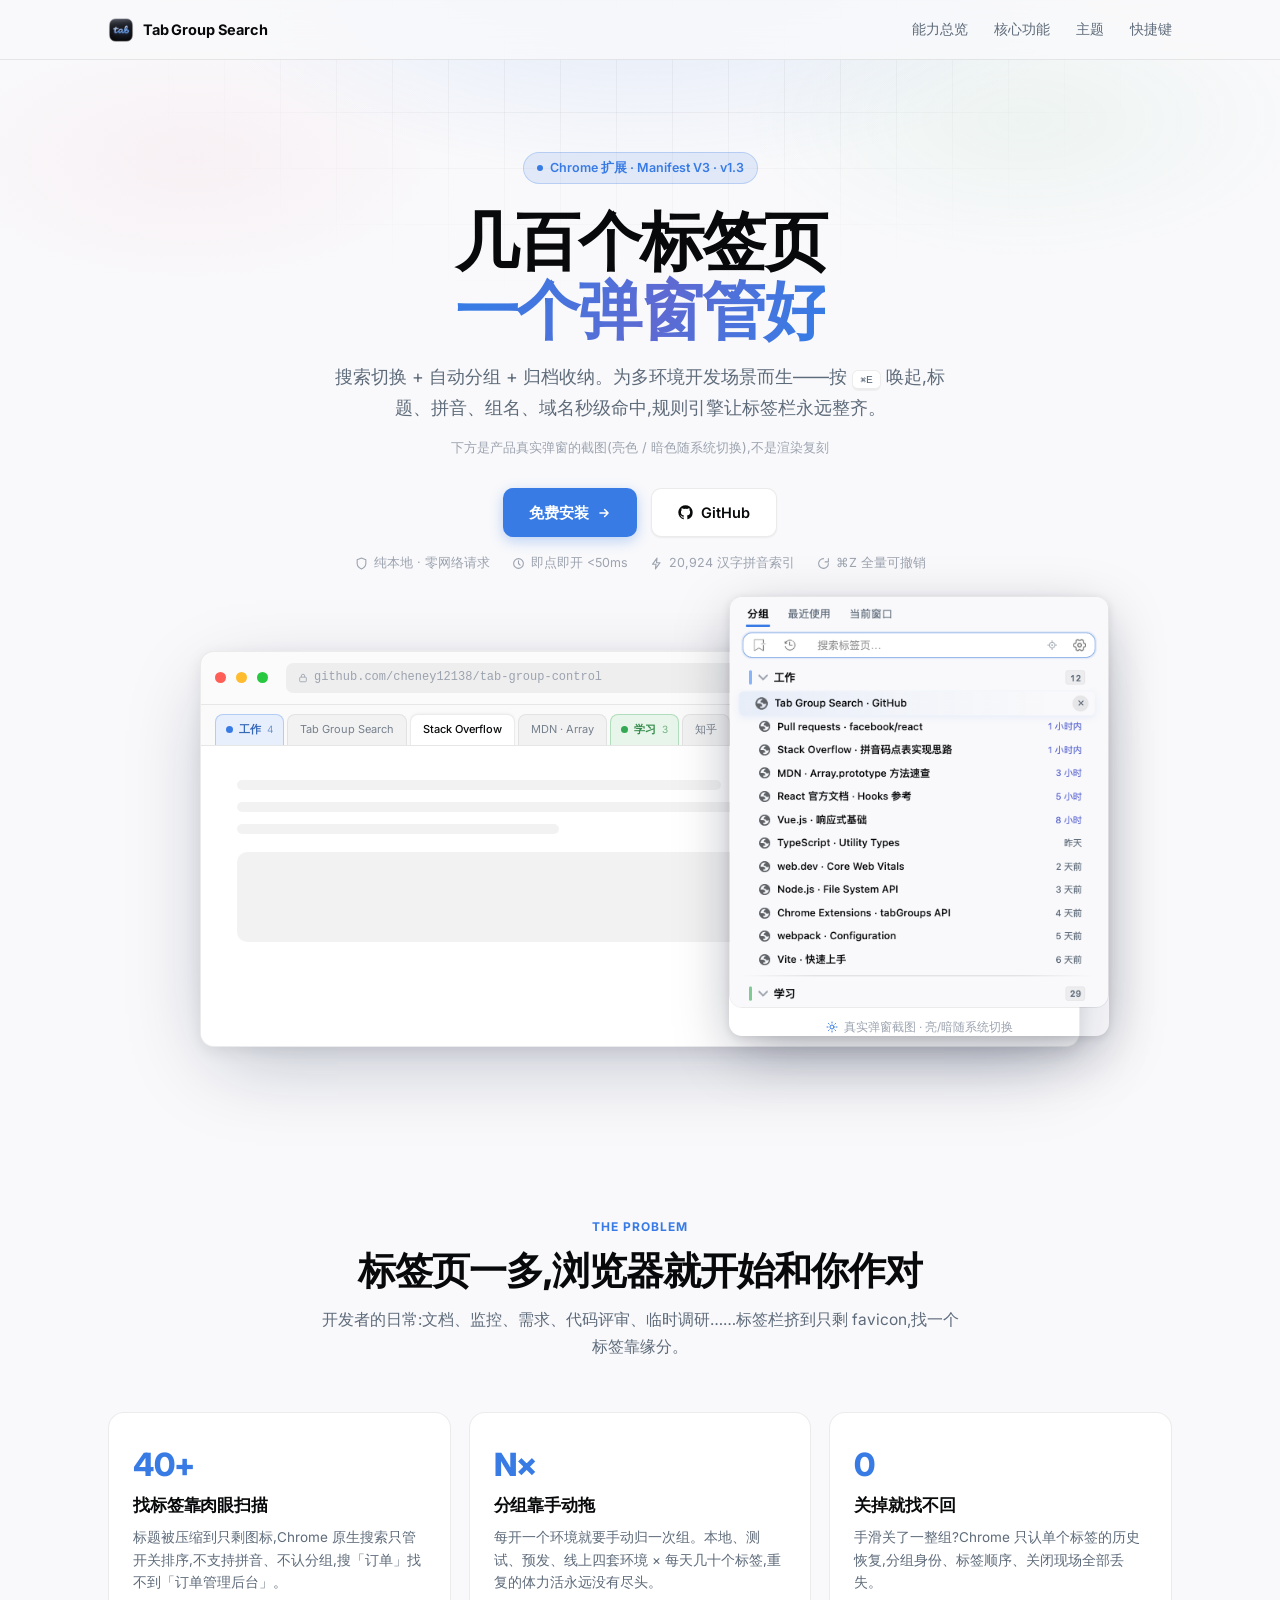
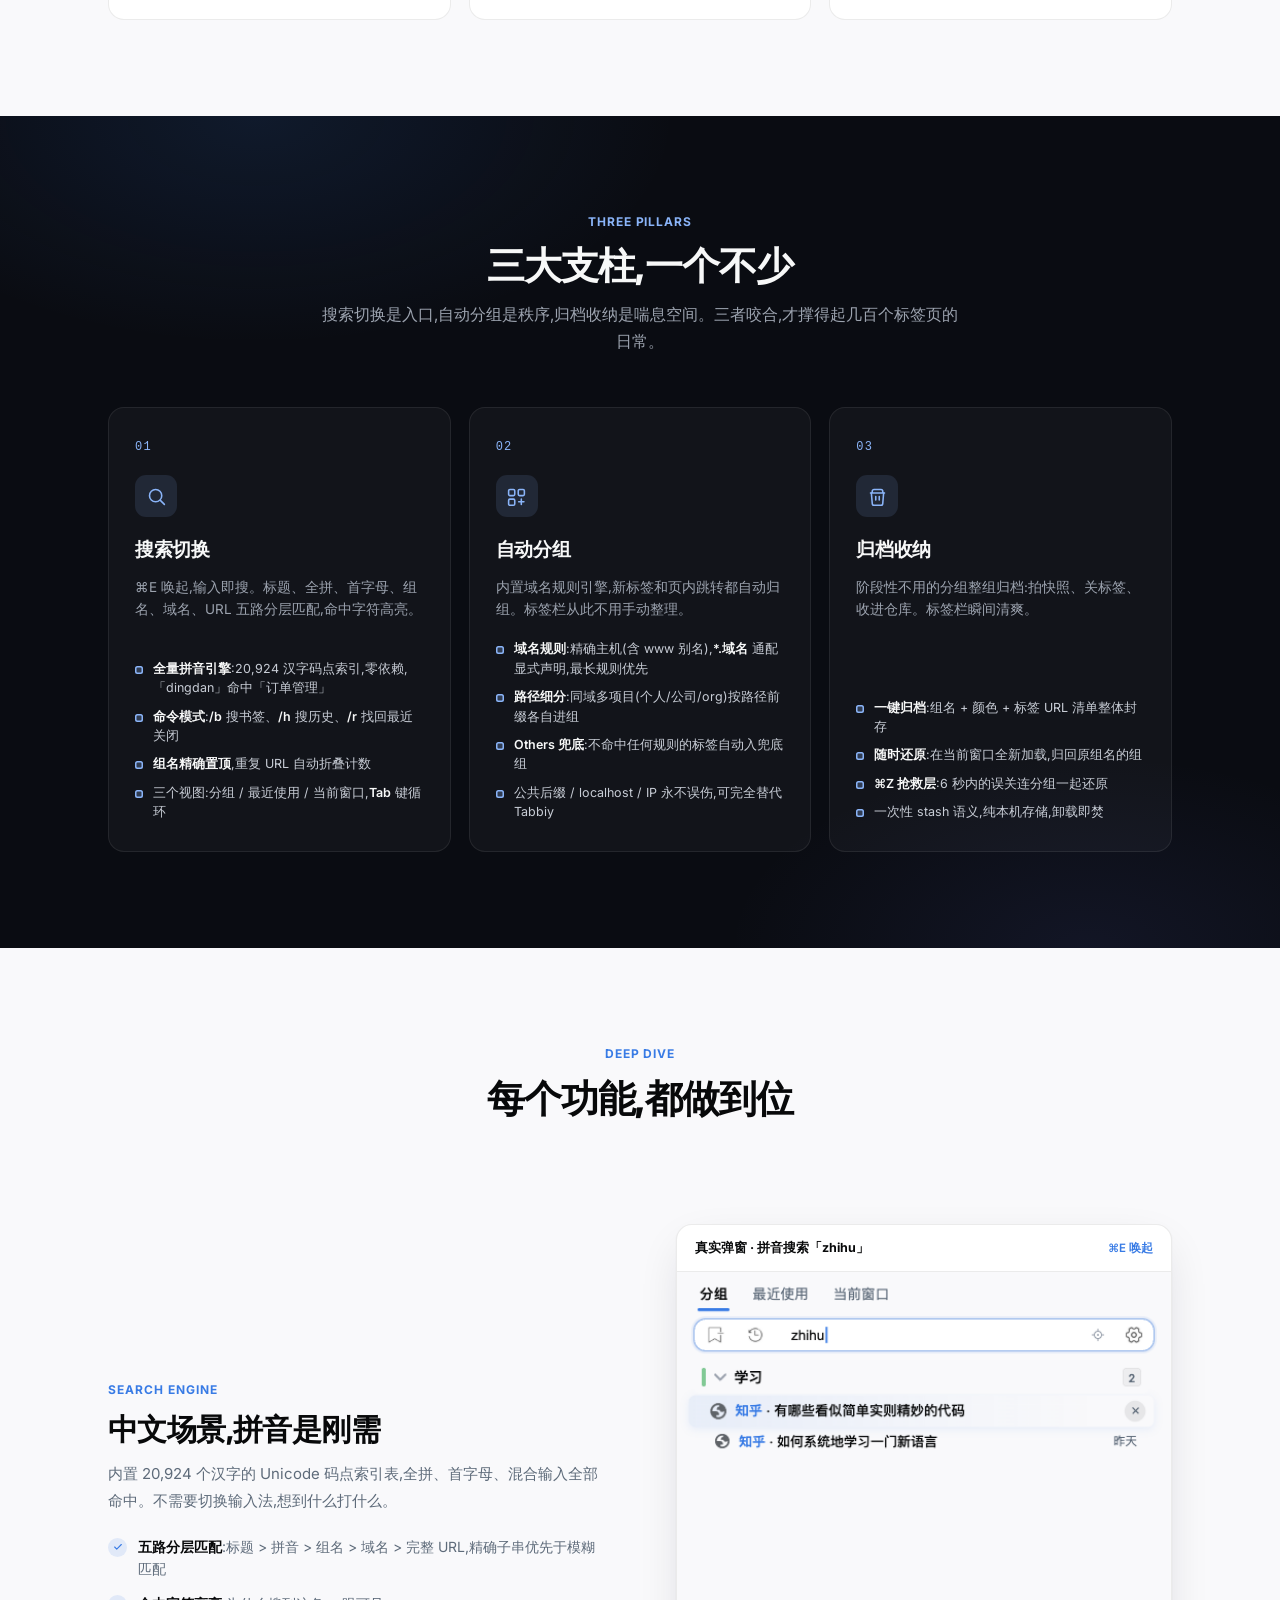
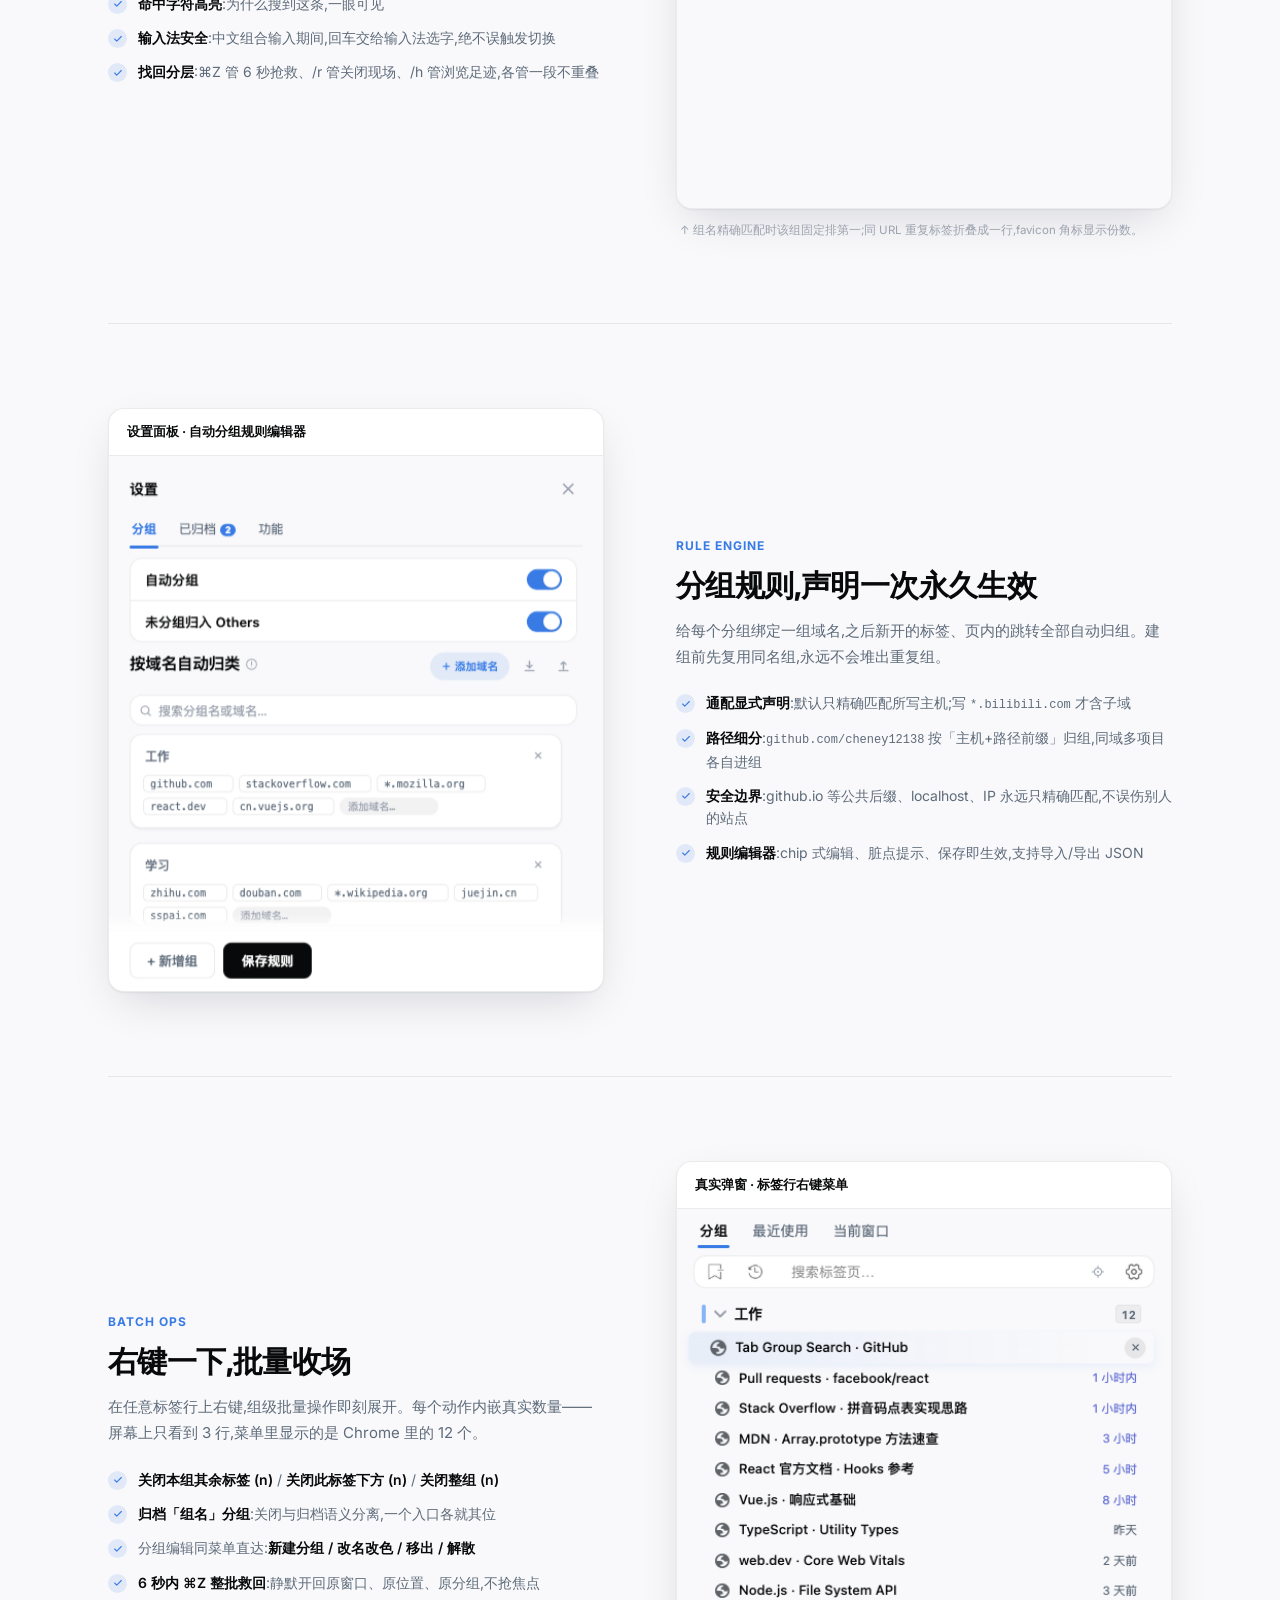
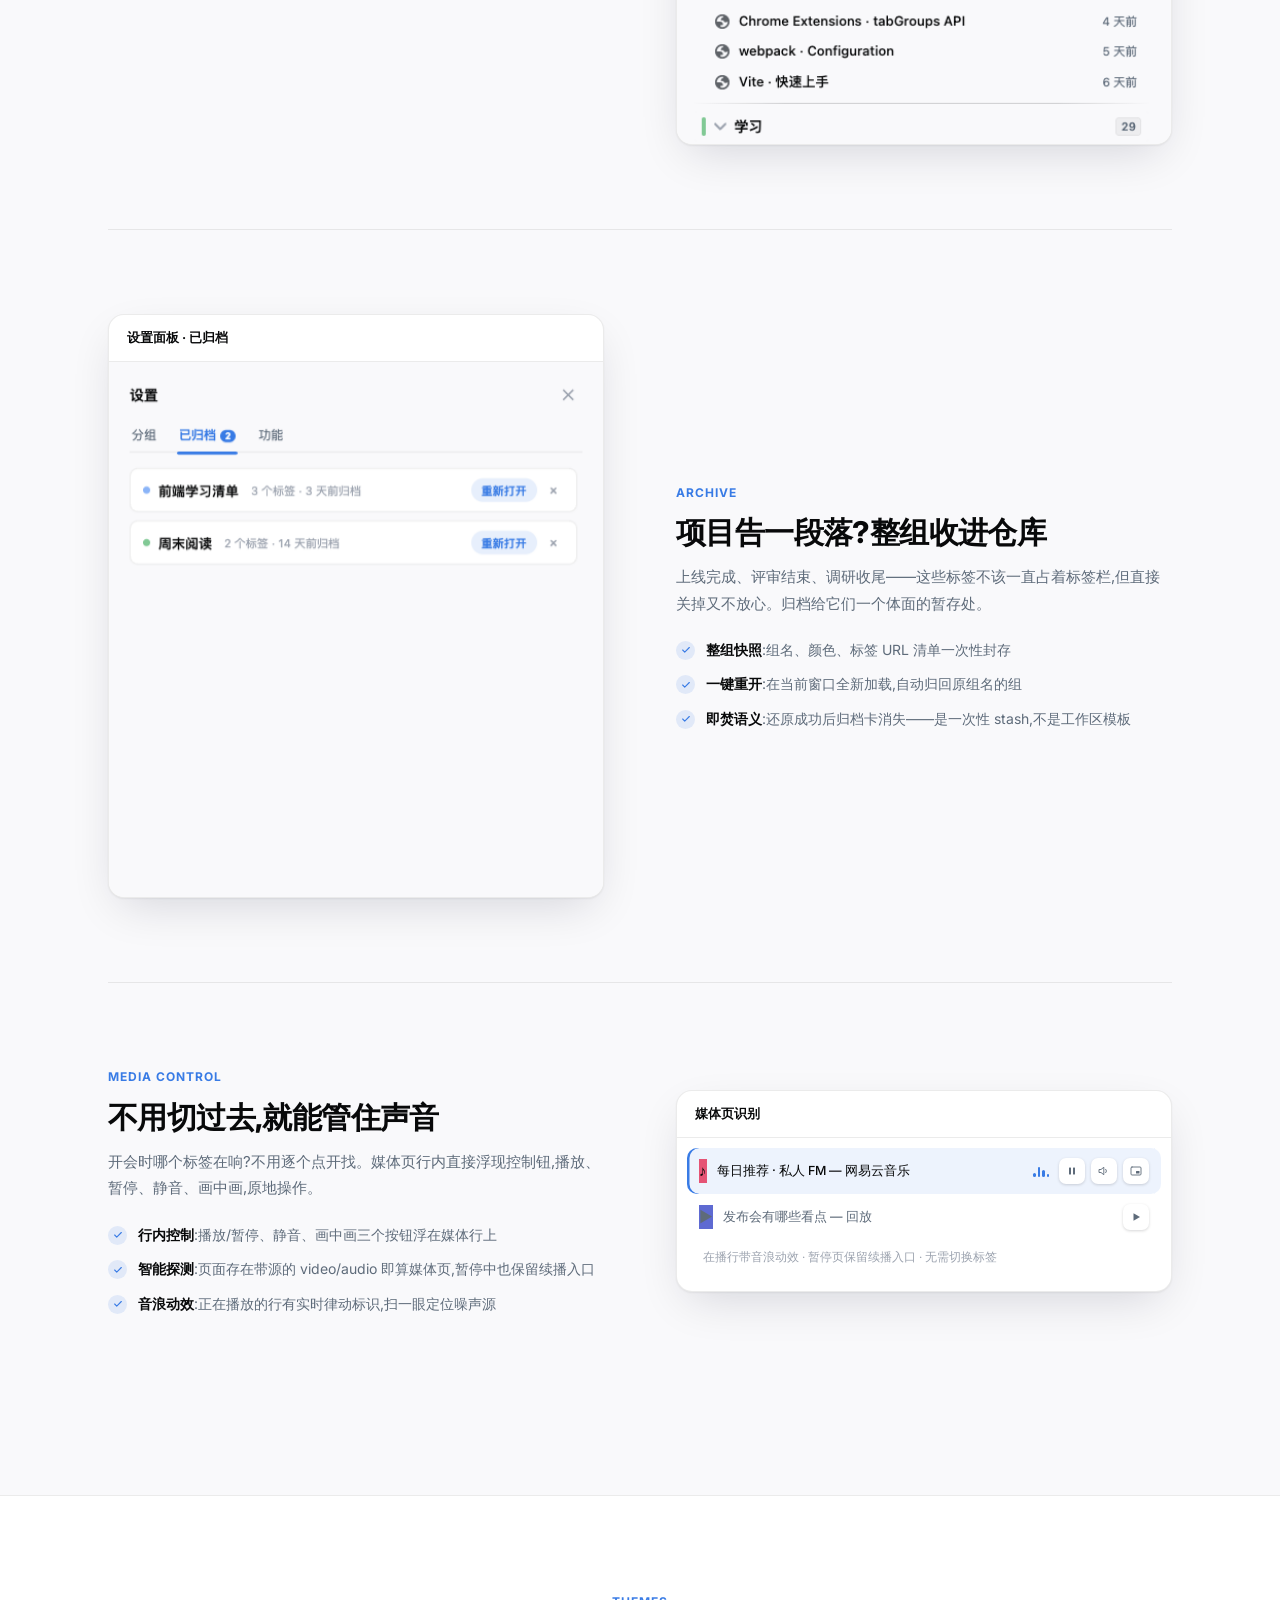
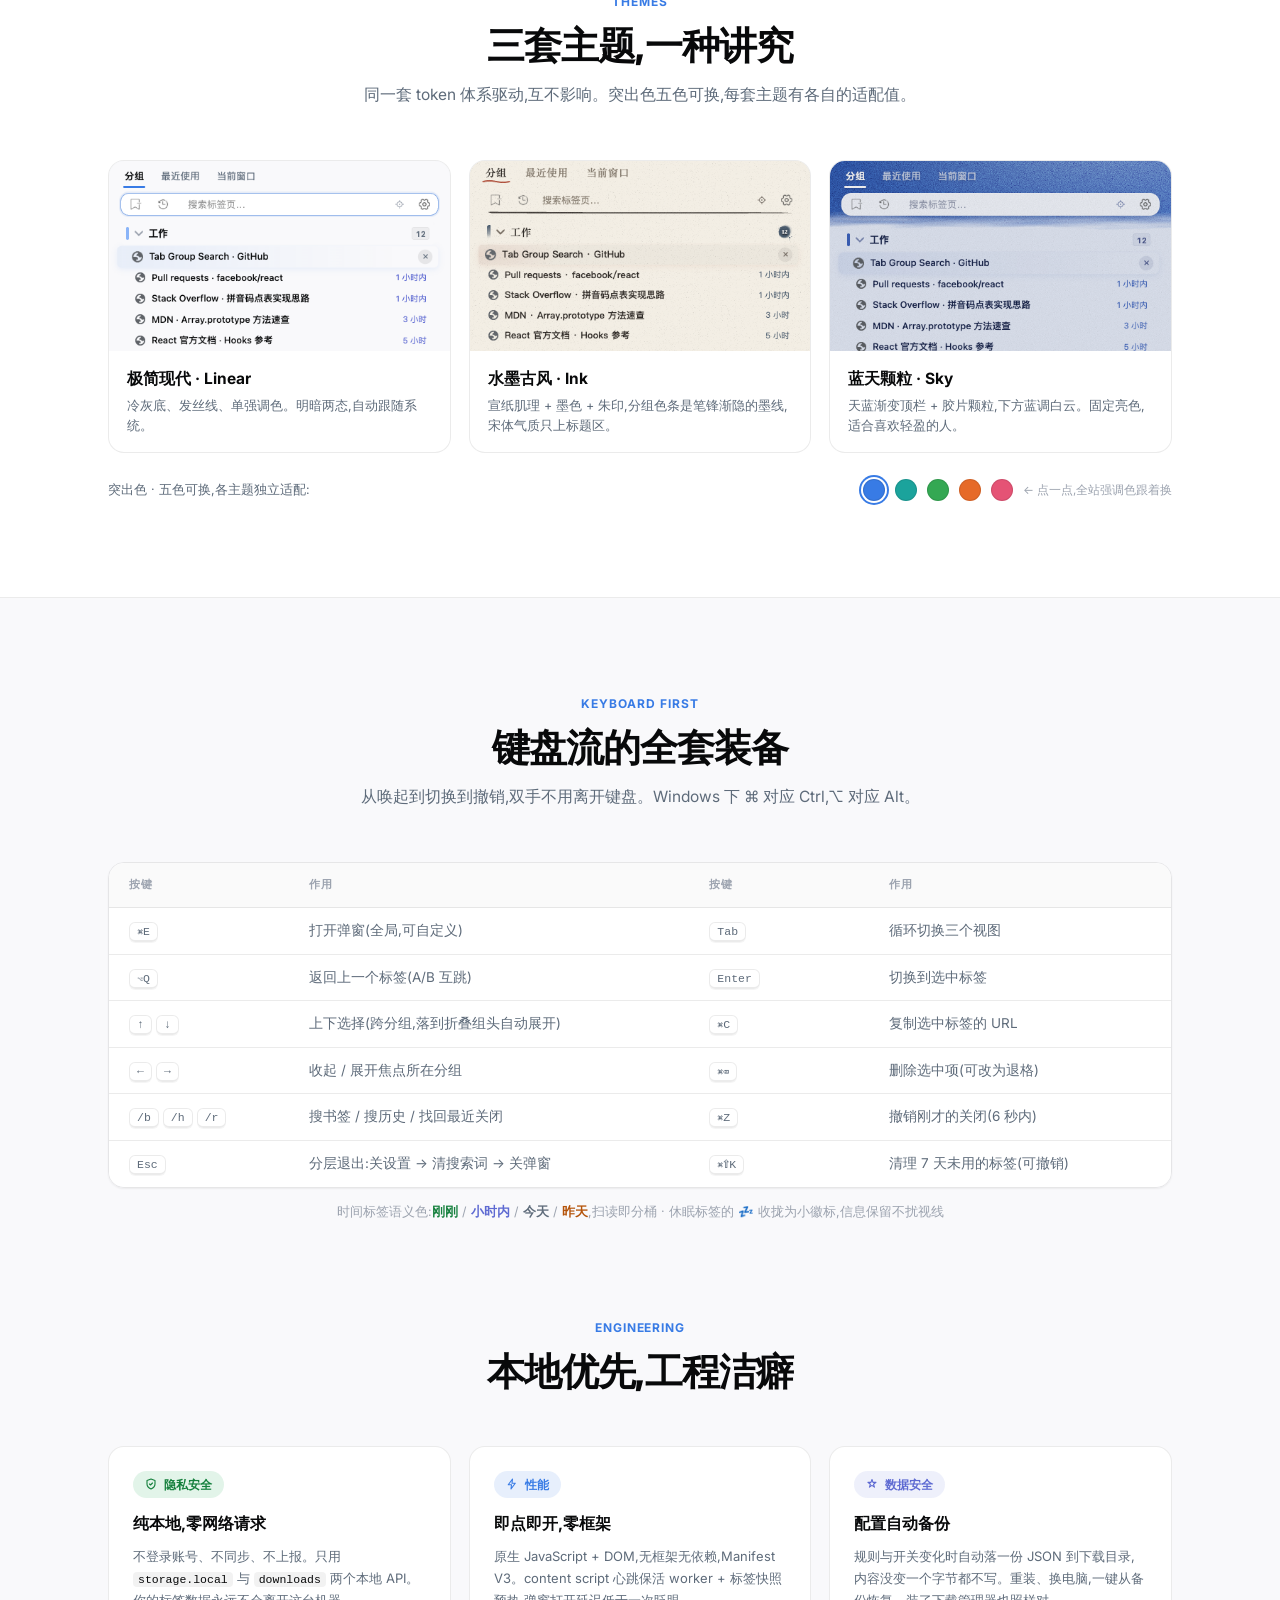
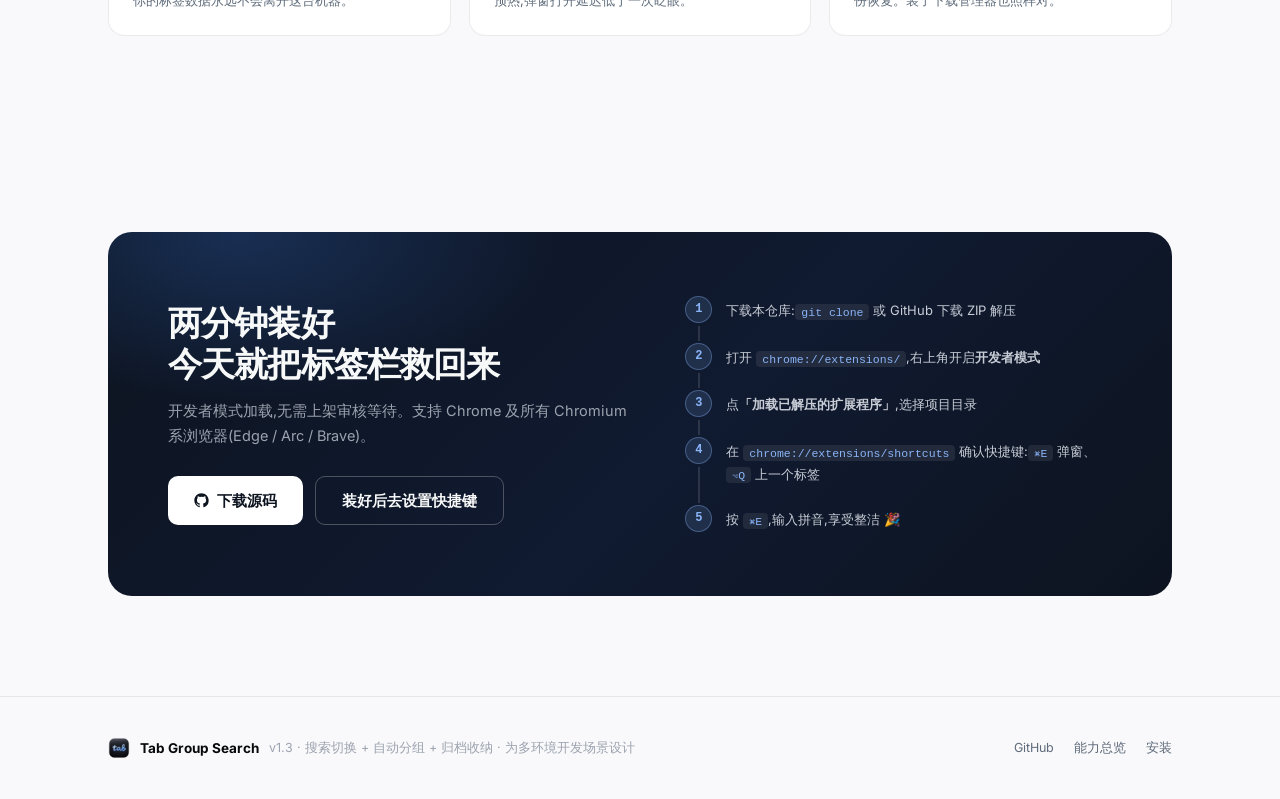
==== commit 234a0fc6: "docs(site): 展示页换真实扩展截图 —— 无头 Chrome 驱动真实弹窗批量出图, 重度用户数据集(12/29/6/33 标签), 撤掉 CSS 复刻 demo 与 nav 立即安装" ====
--- a/site/index.html
+++ b/site/index.html
@@ -223,191 +223,39 @@
 .ghost-line.w60 { width: 60%; } .ghost-line.w80 { width: 80%; } .ghost-line.w40 { width: 40%; }
 .ghost-block { height: 90px; border-radius: 10px; background: var(--fill); margin-top: 18px; }
 
-/* The floating demo popup (复刻产品 UI) */
-.demo {
+/* 真实弹窗截图(悬浮在浏览器框上) */
+.shot-float {
   position: absolute;
-  right: -24px; top: -52px;
+  right: -30px; top: -56px;
   width: 380px;
-  height: 480px;
-  background: #f9f9fb;
-  border: 1px solid var(--hairline);
   border-radius: 13px;
   box-shadow: 0 18px 60px -8px rgba(8,15,40,0.35), 0 2px 8px rgba(8,9,10,0.10);
-  display: flex; flex-direction: column;
-  overflow: hidden;
-  font-size: 12.5px;
   z-index: 10;
-  transition: box-shadow .2s;
-}
-.demo-float { animation: demo-float 7s ease-in-out infinite; }
-@keyframes demo-float {
+  animation: shot-float 7s ease-in-out infinite;
+}
+@keyframes shot-float {
   0%, 100% { transform: translateY(0); }
   50% { transform: translateY(-7px); }
 }
-.demo-tabs {
-  display: flex; gap: 16px;
-  padding: 10px 14px 8px;
-  position: relative;
-  flex: none;
-}
-.demo-tab {
-  border: none; background: none; cursor: pointer;
-  font-family: inherit; font-size: 12.5px; color: var(--text-2);
-  padding: 0 2px 5px; position: relative;
-  transition: color .15s;
-}
-.demo-tab.active { color: var(--text); font-weight: 600; }
-.demo-tab.active::after {
-  content: ''; position: absolute; left: 50%; bottom: 0;
-  width: 26px; height: 2.5px; border-radius: 99px;
-  background: var(--accent);
-  transform: translateX(-50%);
-}
-.demo-tabs .spacer { flex: 1; }
-.demo-gear {
-  border: none; background: none; cursor: pointer; color: var(--text-3);
-  padding: 3px; border-radius: 6px; display: flex; align-self: center;
-}
-.demo-gear:hover { background: rgba(8,9,10,0.05); color: var(--text); }
-.demo-gear svg { width: 15px; height: 15px; stroke: currentColor; fill: none; stroke-width: 1.7; stroke-linecap: round; stroke-linejoin: round; }
-.demo-search-row { padding: 0 14px 9px; flex: none; }
-.demo-search {
-  display: flex; align-items: center; gap: 7px;
-  background: var(--surface);
-  border: 1px solid color-mix(in srgb, var(--accent) 45%, var(--hairline));
-  box-shadow: 0 0 0 2.5px rgba(56,123,229,0.10);
-  border-radius: 10px;
-  padding: 0 9px;
-}
-.demo-search .src { color: var(--text-3); display: flex; }
-.demo-search .src svg { width: 13px; height: 13px; stroke: currentColor; fill: none; stroke-width: 1.8; stroke-linecap: round; stroke-linejoin: round; }
-.demo-search input {
-  flex: 1; min-width: 0;
-  border: none; outline: none; background: transparent;
-  font-family: inherit; font-size: 13px; color: var(--text);
-  padding: 8px 0;
-}
-.demo-search input::placeholder { color: rgba(8,9,10,0.44); }
-.demo-search kbd { font-size: 10px; padding: 1px 5px; border-bottom-width: 1px; }
-.demo-cmd-chip {
-  flex: none; display: none; align-items: center; gap: 4px;
-  font-family: var(--mono); font-size: 11px; font-weight: 600;
-  color: var(--accent); background: var(--tint);
-  border: 1px solid rgba(56,123,229,0.3);
-  border-radius: 6px; padding: 2px 6px;
-}
-.demo-cmd-chip.show { display: inline-flex; }
-.demo-list { flex: 1; min-height: 0; overflow-y: auto; padding: 0 8px 10px; scrollbar-width: thin; }
-.demo-list::-webkit-scrollbar { width: 8px; }
-.demo-list::-webkit-scrollbar-thumb { background: rgba(8,9,10,0.12); border-radius: 4px; }
-.ghead {
-  display: flex; align-items: center; gap: 6px;
-  padding: 7px 8px 5px;
-  font-size: 11.5px; font-weight: 700; color: var(--text-2);
-  cursor: pointer; user-select: none;
-  position: sticky; top: 0;
-  background: #f9f9fb;
-  z-index: 2;
-}
-.ghead .gdot { width: 7px; height: 7px; border-radius: 50%; background: var(--gc); flex: none; }
-.ghead .gcount {
-  font-weight: 600; font-size: 10px; color: var(--text-3);
-  background: rgba(8,9,10,0.05); border-radius: 99px; padding: 1px 6px;
-}
-.ghead .gchev { margin-left: auto; color: var(--text-3); transition: transform .2s; display: flex; }
-.ghead .gchev svg { width: 11px; height: 11px; stroke: currentColor; fill: none; stroke-width: 2; stroke-linecap: round; stroke-linejoin: round; }
-.ghead.collapsed .gchev { transform: rotate(-90deg); }
-.trow {
-  display: flex; align-items: center; gap: 8px;
-  padding: 6px 8px;
-  border-radius: 8px;
-  cursor: pointer;
-  color: var(--text-2);
-  position: relative;
-}
-.trow:hover { background: rgba(8,9,10,0.045); }
-.trow.sel {
-  background: rgba(56,123,229,0.11);
-  color: var(--text);
-  box-shadow: inset 2.5px 0 0 var(--accent);
-}
-.trow.sel::after {
-  content: '↵'; margin-left: auto; flex: none;
-  font-size: 10.5px; color: var(--accent); opacity: .8;
-}
-.fav {
-  width: 16px; height: 16px; border-radius: 4px; flex: none;
-  background: var(--fc, #e8eaf0);
-  display: flex; align-items: center; justify-content: center;
-  font-size: 8.5px; font-weight: 800; color: #fff;
-  position: relative;
-}
-.trow .t {
-  flex: 1; min-width: 0;
-  font-size: 12.5px; font-weight: 500;
-  white-space: nowrap; overflow: hidden; text-overflow: ellipsis;
-}
-.trow .u {
-  flex: none; max-width: 110px;
-  font-size: 10px; color: var(--text-3);
-  white-space: nowrap; overflow: hidden; text-overflow: ellipsis;
-}
-.trow.sel .u { color: color-mix(in srgb, var(--accent) 70%, var(--text-3)); }
-mark { background: rgba(56,123,229,0.22); color: inherit; border-radius: 2px; padding: 0 1px; }
-.ttag {
-  flex: none; font-size: 9.5px; font-weight: 600;
-  padding: 1px 5px; border-radius: 4px;
-}
-.ttag.hot { color: #15803d; background: var(--green-bg); }
-.ttag.info { color: var(--blue-tag); background: var(--blue-tag-bg); }
-.ttag.mid { color: var(--gray-tag); background: var(--gray-tag-bg); }
-.ttag.stale { color: var(--amber); background: var(--amber-bg); }
-.ttag.zzz { color: var(--text-3); background: rgba(8,9,10,0.06); }
-.mbtn {
-  flex: none; display: inline-flex; align-items: center; justify-content: center;
-  width: 20px; height: 20px; border-radius: 5px;
-  background: var(--surface); border: none; cursor: pointer;
-  box-shadow: 0 1px 3px rgba(8,9,10,0.16);
-  color: var(--text-2);
-}
-.mbtn:hover { color: var(--accent); }
-.mbtn svg { width: 11px; height: 11px; fill: currentColor; }
-.dup {
-  position: absolute; right: -4px; bottom: -3px;
-  font-size: 8px; font-weight: 800;
-  background: var(--text-3); color: #fff;
-  border-radius: 99px; padding: 0 3.5px; line-height: 1.5;
-}
-.demo-empty {
-  padding: 34px 20px; text-align: center; color: var(--text-3); font-size: 12px; display: none;
-}
-.demo-empty.show { display: block; }
-.demo-undo {
-  position: absolute; left: 12px; right: 12px; bottom: 12px;
-  display: flex; align-items: center; gap: 8px;
-  background: #16171c; color: #f7f8f8;
-  border-radius: 10px; padding: 9px 12px;
-  font-size: 12px;
-  box-shadow: 0 6px 20px rgba(0,0,0,0.25);
-  transform: translateY(64px); opacity: 0;
-  transition: transform .28s var(--ease-spring), opacity .2s;
-  z-index: 20;
-}
-.demo-undo.show { transform: translateY(0); opacity: 1; }
-.demo-undo .undo-btn { color: var(--accent-dark); font-weight: 600; cursor: pointer; margin-left: auto; white-space: nowrap; }
-.demo-undo .undo-btn kbd { background: rgba(255,255,255,0.1); border-color: rgba(255,255,255,0.16); color: var(--accent-dark); }
-
-/* typed caret */
-.type-caret {
-  display: inline-block; width: 2px; height: 1.1em;
-  background: var(--accent); border-radius: 1px;
-  vertical-align: text-bottom; margin-left: 1px;
-  animation: caret-blink 1.06s steps(1,end) infinite;
-}
-@keyframes caret-blink { 0%,49.9% { opacity: 1 } 50%,100% { opacity: 0 } }
-
+.shot-float img {
+  width: 100%;
+  display: block;
+  border-radius: 13px;
+  border: 1px solid var(--hairline);
+}
+.shot-float .shot-dark { display: none; }
+@media (prefers-color-scheme: dark) {
+  .shot-float .shot-light { display: none; }
+  .shot-float .shot-dark { display: block; }
+}
+.shot-caption {
+  display: flex; align-items: center; justify-content: center; gap: 6px;
+  margin-top: 10px;
+  font-size: 11.5px; color: var(--text-3);
+}
+.shot-caption svg { color: var(--accent); }
 @media (max-width: 980px) {
-  .demo { position: relative; right: auto; top: auto; margin: 22px auto 0; width: min(380px, 94vw); animation: none; }
+  .shot-float { position: relative; right: auto; top: auto; margin: 22px auto 0; width: min(380px, 94vw); animation: none; }
   .browser-body { display: none; }
 }
 @media (max-width: 720px) {
@@ -797,7 +645,6 @@
       <a href="#features">核心功能</a>
       <a href="#themes">主题</a>
       <a href="#shortcuts">快捷键</a>
-      <a href="#install" class="nav-cta">立即安装</a>
     </div>
   </div>
 </nav>
@@ -810,7 +657,7 @@
     <div class="hero-eyebrow"><span class="dot"></span>Chrome 扩展 · Manifest V3 · v1.3</div>
     <h1>几百个标签页<br><span class="grad">一个弹窗管好</span></h1>
     <p class="hero-sub">搜索切换 + 自动分组 + 归档收纳。为多环境开发场景而生——按 <kbd>⌘E</kbd> 唤起,标题、拼音、组名、域名秒级命中,规则引擎让标签栏永远整齐。</p>
-    <div class="hero-kbd-hint">👇 下方弹窗不是截图,是活的——点击它,或直接用键盘 <kbd>↑</kbd> <kbd>↓</kbd> <kbd>Enter</kbd> <kbd>Tab</kbd> 操作</div>
+    <div class="hero-kbd-hint">下方是产品真实弹窗的截图(亮色 / 暗色随系统切换),不是渲染复刻</div>
     <div class="hero-actions">
       <a class="btn btn-primary" href="#install">免费安装
         <svg width="14" height="14" viewBox="0 0 24 24" fill="none" stroke="currentColor" stroke-width="2.4" stroke-linecap="round" stroke-linejoin="round"><path d="M5 12h14M13 6l6 6-6 6"/></svg>
@@ -827,7 +674,7 @@
       <span><svg viewBox="0 0 24 24"><path d="M21 12a9 9 0 1 1-9-9"/><path d="M21 3v6h-6"/></svg>⌘Z 全量可撤销</span>
     </div>
 
-    <!-- Browser frame + live demo -->
+    <!-- 真实弹窗截图(亮/暗双态) -->
     <div class="hero-visual">
       <div class="browser">
         <div class="browser-bar">
@@ -838,14 +685,14 @@
           </div>
         </div>
         <div class="tabstrip">
-          <span class="gchip" style="--gc:#387BE5"><i></i>前端<em>4</em></span>
-          <span class="chip">订单管理后台</span>
-          <span class="chip on">Tab Group Search</span>
-          <span class="chip">React 文档</span>
-          <span class="gchip" style="--gc:#34A853"><i></i>设计<em>3</em></span>
-          <span class="chip">Figma</span>
-          <span class="gchip" style="--gc:#E66A28"><i></i>文档<em>3</em></span>
-          <span class="chip">需求评审 v3</span>
+          <span class="gchip" style="--gc:#387BE5"><i></i>工作<em>4</em></span>
+          <span class="chip">Tab Group Search</span>
+          <span class="chip on">Stack Overflow</span>
+          <span class="chip">MDN · Array</span>
+          <span class="gchip" style="--gc:#34A853"><i></i>学习<em>3</em></span>
+          <span class="chip">知乎</span>
+          <span class="gchip" style="--gc:#E66A28"><i></i>娱乐<em>3</em></span>
+          <span class="chip">bilibili</span>
           <span class="gchip" style="--gc:#9ca3af"><i></i>Others<em>2</em></span>
         </div>
         <div class="browser-body">
@@ -856,35 +703,14 @@
             <div class="ghost-block"></div>
           </div>
         </div>
-
-        <!-- ============ LIVE DEMO (复刻产品弹窗) ============ -->
-        <div class="demo demo-float" id="demo">
-          <div class="demo-tabs">
-            <button class="demo-tab active" data-view="group">分组</button>
-            <button class="demo-tab" data-view="recent">最近使用</button>
-            <button class="demo-tab" data-view="window">当前窗口</button>
-            <span class="spacer"></span>
-            <button class="demo-gear" title="设置(演示)" tabindex="-1">
-              <svg viewBox="0 0 24 24"><circle cx="12" cy="12" r="3.2"/><path d="M19.4 15a1.7 1.7 0 0 0 .34 1.87l.06.06a2 2 0 1 1-2.83 2.83l-.06-.06a1.7 1.7 0 0 0-1.87-.34 1.7 1.7 0 0 0-1.03 1.56V21a2 2 0 1 1-4 0v-.09a1.7 1.7 0 0 0-1.11-1.56 1.7 1.7 0 0 0-1.87.34l-.06.06a2 2 0 1 1-2.83-2.83l.06-.06a1.7 1.7 0 0 0 .34-1.87 1.7 1.7 0 0 0-1.56-1.03H3a2 2 0 1 1 0-4h.09a1.7 1.7 0 0 0 1.56-1.11 1.7 1.7 0 0 0-.34-1.87l-.06-.06a2 2 0 1 1 2.83-2.83l.06.06a1.7 1.7 0 0 0 1.87.34h.08a1.7 1.7 0 0 0 1.03-1.56V3a2 2 0 1 1 4 0v.09a1.7 1.7 0 0 0 1.11 1.56h.08a1.7 1.7 0 0 0 1.87-.34l.06-.06a2 2 0 1 1 2.83 2.83l-.06.06a1.7 1.7 0 0 0-.34 1.87v.08a1.7 1.7 0 0 0 1.56 1.03H21a2 2 0 1 1 0 4h-.09a1.7 1.7 0 0 0-1.56 1.11z"/></svg>
-            </button>
+        <div class="shot-float">
+          <img class="shot-light" src="shots/hero-popup.png" alt="Tab Group Search 真实弹窗(亮色)">
+          <img class="shot-dark" src="shots/hero-popup-dark.png" alt="Tab Group Search 真实弹窗(暗色)">
+          <div class="shot-caption">
+            <svg width="12" height="12" viewBox="0 0 24 24" fill="none" stroke="currentColor" stroke-width="2" stroke-linecap="round" stroke-linejoin="round"><circle cx="12" cy="12" r="4"/><path d="M12 2v2M12 20v2M4.9 4.9l1.4 1.4M17.7 17.7l1.4 1.4M2 12h2M20 12h2M4.9 19.1l1.4-1.4M17.7 6.3l1.4-1.4"/></svg>
+            真实弹窗截图 · 亮/暗随系统切换
           </div>
-          <div class="demo-search-row">
-            <div class="demo-search">
-              <span class="src" title="搜书签 /b"><svg viewBox="0 0 24 24"><path d="M6 3h12v18l-6-4.5L6 21z"/></svg></span>
-              <span class="src" title="搜历史 /h"><svg viewBox="0 0 24 24"><circle cx="12" cy="12" r="9"/><path d="M12 7v5l3.5 2"/></svg></span>
-              <span class="demo-cmd-chip" id="demoCmdChip">/b</span>
-              <input id="demoInput" type="text" placeholder="搜索标签页 / 拼音 / 组名 / 域名" autocomplete="off" spellcheck="false">
-              <kbd>esc</kbd>
-            </div>
-          </div>
-          <div class="demo-list" id="demoList"></div>
-          <div class="demo-empty" id="demoEmpty">没有匹配的标签页 — 试试「dingdan」或「/b」</div>
-          <div class="demo-undo" id="demoUndo">
-            <span>已关闭该标签页</span>
-            <span class="undo-btn">撤销 <kbd>⌘Z</kbd></span>
-          </div>
-        </div>
-        <!-- ============ /LIVE DEMO ============ -->
+        </div>
       </div>
     </div>
   </div>
@@ -997,15 +823,12 @@
       </div>
       <div class="dive-visual reveal">
         <div class="panel">
-          <div class="panel-head">搜索「dingdan」<div class="ph-act"><span>⌘E 唤起</span></div></div>
-          <div class="panel-body match-demo">
-            <div class="match-row hit"><span class="q">dingdan</span><span class="arrow">→</span><span class="r"><b>订单管理</b>后台 — 测试环境</span></div>
-            <div class="match-row hit"><span class="q">ddgl</span><span class="arrow">→</span><span class="r"><b>订单管理</b>后台 — 生产环境</span></div>
-            <div class="match-row hit"><span class="q">dingd</span><span class="arrow">→</span><span class="r"><b>订单</b>履约监控看板</span></div>
-            <div class="match-row"><span class="q">/b react</span><span class="arrow">→</span><span class="r">书签:<b>React</b> 官方文档 · 中文</span></div>
-            <div class="match-note">↑ 组名精确匹配时该组固定排第一;同 URL 重复标签折叠成一行,favicon 角标显示份数。</div>
+          <div class="panel-head">真实弹窗 · 拼音搜索「zhihu」<div class="ph-act"><span>⌘E 唤起</span></div></div>
+          <div class="panel-body" style="padding:0;">
+            <img src="shots/search-pinyin.png" alt="拼音搜索 zhihu 命中知乎" style="width:100%;display:block;">
           </div>
         </div>
+        <div class="match-note" style="padding:12px 4px 0;">↑ 组名精确匹配时该组固定排第一;同 URL 重复标签折叠成一行,favicon 角标显示份数。</div>
       </div>
     </div>
 
@@ -1024,25 +847,9 @@
       </div>
       <div class="dive-visual reveal">
         <div class="panel">
-          <div class="panel-head">自动分组规则<div class="ph-act"><span>导入</span><span>导出</span></div></div>
-          <div class="panel-body">
-            <div class="rule-group">
-              <div class="rule-group-head"><span class="gdot" style="background:#387BE5"></span>前端开发<span class="rg-meta">3 条域名 · 4 个标签</span></div>
-              <div class="chips">
-                <span class="host-chip">github.com<span class="x">×</span></span>
-                <span class="host-chip hl">github.com/cheney12138<span class="x">×</span></span>
-                <span class="host-chip">*.stackblitz.com<span class="x">×</span></span>
-                <span class="host-chip add">+ 添加域名</span>
-              </div>
-            </div>
-            <div class="rule-group">
-              <div class="rule-group-head"><span class="gdot" style="background:#34A853"></span>设计<span class="rg-meta">2 条域名 · 3 个标签</span></div>
-              <div class="chips">
-                <span class="host-chip">figma.com<span class="x">×</span></span>
-                <span class="host-chip">*.notion.site<span class="x">×</span></span>
-              </div>
-            </div>
-            <div class="others-row"><span class="gdot"></span><b>Others</b>&nbsp;— 兜底组:不命中任何规则的标签自动归入,标签栏始终整齐</div>
+          <div class="panel-head">设置面板 · 自动分组规则编辑器</div>
+          <div class="panel-body" style="padding:0;">
+            <img src="shots/settings-rules.png" alt="自动分组规则编辑器" style="width:100%;display:block;">
           </div>
         </div>
       </div>
@@ -1063,20 +870,9 @@
       </div>
       <div class="dive-visual reveal">
         <div class="panel">
-          <div class="panel-head">标签行 · 右键菜单</div>
-          <div class="panel-body" style="padding:10px;">
-            <div class="media-row" style="padding:7px 12px;"><span class="fav" style="background:#387BE5">G</span><span class="t">tab-group-search · GitHub</span><span class="u" style="font-size:10px;color:var(--text-3)">github.com</span></div>
-            <div style="margin:6px auto 0;width:fit-content;background:var(--surface);border:1px solid var(--hairline);border-radius:12px;box-shadow:var(--shadow-pop);padding:5px;font-size:12.5px;min-width:230px;">
-              <div style="padding:7px 10px;border-radius:6px;color:var(--text-2);">新建分组…</div>
-              <div style="padding:7px 10px;border-radius:6px;color:var(--text-2);">移出分组</div>
-              <div style="height:1px;margin:4px 6px;background:var(--hairline);"></div>
-              <div style="padding:7px 10px;border-radius:6px;background:rgba(56,123,229,0.09);color:var(--text);">关闭本组其余标签 <b style="color:var(--accent)">(12)</b></div>
-              <div style="padding:7px 10px;border-radius:6px;color:var(--text-2);">关闭此标签下方标签 <b>(5)</b></div>
-              <div style="padding:7px 10px;border-radius:6px;color:var(--danger);">关闭「前端开发」全部标签 <b>(16)</b></div>
-              <div style="height:1px;margin:4px 6px;background:var(--hairline);"></div>
-              <div style="padding:7px 10px;border-radius:6px;color:var(--text-2);">归档「前端开发」分组</div>
-            </div>
-            <div class="match-note" style="text-align:center;">数量按 Chrome 真实标签计算,是预告也是防呆</div>
+          <div class="panel-head">真实弹窗 · 标签行右键菜单</div>
+          <div class="panel-body" style="padding:0;">
+            <img src="shots/contextmenu.png" alt="标签行右键菜单" style="width:100%;display:block;">
           </div>
         </div>
       </div>
@@ -1096,19 +892,9 @@
       </div>
       <div class="dive-visual reveal">
         <div class="panel">
-          <div class="panel-head">已归档 <span style="font-size:10px;background:var(--accent);color:#fff;border-radius:99px;padding:1.5px 6px;margin-left:2px;">2</span></div>
-          <div class="panel-body">
-            <div class="arch-card">
-              <div class="arch-head"><span class="gdot" style="background:#E66A28"></span><span class="an">Q3 大促专项</span><span class="am">8 个标签 · 3 天前</span><button class="arch-restore">重新打开</button></div>
-              <div class="arch-tabs">
-                <span class="arch-tab">大促需求文档 v3(终版)</span>
-                <span class="arch-tab">压测报告 — 订单链路</span>
-                <span class="arch-tab">复盘会议记录</span>
-              </div>
-            </div>
-            <div class="arch-card">
-              <div class="arch-head"><span class="gdot" style="background:#5e6ad2"></span><span class="an">技术调研:Rust WASM</span><span class="am">12 个标签 · 2 周前</span><button class="arch-restore">重新打开</button></div>
-            </div>
+          <div class="panel-head">设置面板 · 已归档</div>
+          <div class="panel-body" style="padding:0;">
+            <img src="shots/settings-archives.png" alt="已归档分组" style="width:100%;display:block;">
           </div>
         </div>
       </div>
@@ -1165,21 +951,8 @@
     </div>
     <div class="theme-grid">
       <div class="theme-card reveal">
-        <div class="theme-shot" style="background:linear-gradient(180deg,#eceef2,#f9f9fb);">
-          <div class="mini" style="background:#f9f9fb;border:1px solid var(--hairline);">
-            <div class="mini-bar"><div class="mini-search" style="background:#fff;border:1px solid rgba(56,123,229,.4);"><i style="background:rgba(56,123,229,.35)"></i></div></div>
-            <div class="mini-list">
-              <div class="mini-ghead"><i style="background:#387BE5"></i><b style="width:34px;background:#aeb6c2"></b><s style="width:12px;background:#dde1e8"></s></div>
-              <div class="mini-row" style="background:rgba(56,123,229,.11);box-shadow:inset 2px 0 0 #387BE5"><span class="mini-dot" style="background:#387BE5"></span><i style="width:52%;background:#c6cdd8"></i></div>
-              <div class="mini-row"><span class="mini-dot" style="background:#387BE5"></span><i style="width:38%;background:#dde1e8"></i></div>
-              <div class="mini-row"><span class="mini-dot" style="background:#387BE5"></span><i style="width:46%;background:#dde1e8"></i></div>
-              <div class="mini-ghead"><i style="background:#34A853"></i><b style="width:26px;background:#aeb6c2"></b><s style="width:12px;background:#dde1e8"></s></div>
-              <div class="mini-row"><span class="mini-dot" style="background:#34A853"></span><i style="width:60%;background:#dde1e8"></i></div>
-              <div class="mini-row"><span class="mini-dot" style="background:#34A853"></span><i style="width:44%;background:#dde1e8"></i></div>
-              <div class="mini-ghead"><i style="background:#E66A28"></i><b style="width:30px;background:#aeb6c2"></b><s style="width:12px;background:#dde1e8"></s></div>
-              <div class="mini-row"><span class="mini-dot" style="background:#E66A28"></span><i style="width:56%;background:#dde1e8"></i></div>
-            </div>
-          </div>
+        <div class="theme-shot" style="padding:0;background:#eceef2;">
+          <img src="shots/theme-linear.png" alt="极简现代主题" style="width:100%;height:100%;object-fit:cover;object-position:top;">
         </div>
         <div class="theme-meta">
           <h3>极简现代 · Linear</h3>
@@ -1187,20 +960,8 @@
         </div>
       </div>
       <div class="theme-card reveal" style="transition-delay:.08s">
-        <div class="theme-shot" style="background:linear-gradient(180deg,#efe9dc,#f5f0e4);">
-          <div class="mini" style="background:#f7f2e7;border:1px solid rgba(120,100,70,.25);">
-            <div class="mini-bar"><div class="mini-search" style="background:rgba(255,255,255,.6);border:1px solid rgba(120,100,70,.3);"><i style="background:rgba(90,70,50,.4)"></i></div></div>
-            <div class="mini-list">
-              <div class="mini-ghead"><i style="background:#8c2f25"></i><b style="width:34px;background:rgba(90,70,50,.4)"></b><s style="width:12px;background:rgba(90,70,50,.18)"></s></div>
-              <div class="mini-row" style="background:rgba(120,100,70,.13);box-shadow:inset 2px 0 0 #8c2f25"><span class="mini-dot" style="background:#8c2f25"></span><i style="width:52%;background:rgba(90,70,50,.3)"></i></div>
-              <div class="mini-row"><span class="mini-dot" style="background:#8c2f25"></span><i style="width:44%;background:rgba(90,70,50,.18)"></i></div>
-              <div class="mini-ghead"><i style="background:#5a6e52"></i><b style="width:26px;background:rgba(90,70,50,.4)"></b><s style="width:12px;background:rgba(90,70,50,.18)"></s></div>
-              <div class="mini-row"><span class="mini-dot" style="background:#5a6e52"></span><i style="width:58%;background:rgba(90,70,50,.18)"></i></div>
-              <div class="mini-row"><span class="mini-dot" style="background:#5a6e52"></span><i style="width:42%;background:rgba(90,70,50,.18)"></i></div>
-              <div class="mini-ghead"><i style="background:#3f5e78"></i><b style="width:30px;background:rgba(90,70,50,.4)"></b><s style="width:12px;background:rgba(90,70,50,.18)"></s></div>
-              <div class="mini-row"><span class="mini-dot" style="background:#3f5e78"></span><i style="width:46%;background:rgba(90,70,50,.18)"></i></div>
-            </div>
-          </div>
+        <div class="theme-shot" style="padding:0;background:#efe9dc;">
+          <img src="shots/theme-ink.png" alt="水墨古风主题" style="width:100%;height:100%;object-fit:cover;object-position:top;">
         </div>
         <div class="theme-meta">
           <h3>水墨古风 · Ink</h3>
@@ -1208,20 +969,8 @@
         </div>
       </div>
       <div class="theme-card reveal" style="transition-delay:.16s">
-        <div class="theme-shot" style="background:linear-gradient(135deg,#dbe7fa,#eef4fd);">
-          <div class="mini" style="background:#f2f7ff;border:1px solid rgba(60,100,180,.2);">
-            <div class="mini-bar" style="background:linear-gradient(135deg,#2B50A5,#4C71C6);"><div class="mini-search" style="background:rgba(255,255,255,.9);"><i style="background:rgba(43,80,165,.4)"></i></div></div>
-            <div class="mini-list" style="background:linear-gradient(180deg,#eaf2fd,#f7fbff);">
-              <div class="mini-ghead"><i style="background:#4C71C6"></i><b style="width:34px;background:#a9c1e8"></b><s style="width:12px;background:#d5e3f6"></s></div>
-              <div class="mini-row" style="background:rgba(76,113,198,.14);box-shadow:inset 2px 0 0 #4C71C6"><span class="mini-dot" style="background:#4C71C6"></span><i style="width:50%;background:#c2d4ef"></i></div>
-              <div class="mini-row"><span class="mini-dot" style="background:#4C71C6"></span><i style="width:40%;background:#d5e3f6"></i></div>
-              <div class="mini-ghead"><i style="background:#7ba3e0"></i><b style="width:26px;background:#a9c1e8"></b><s style="width:12px;background:#d5e3f6"></s></div>
-              <div class="mini-row"><span class="mini-dot" style="background:#7ba3e0"></span><i style="width:57%;background:#d5e3f6"></i></div>
-              <div class="mini-row"><span class="mini-dot" style="background:#7ba3e0"></span><i style="width:45%;background:#d5e3f6"></i></div>
-              <div class="mini-ghead"><i style="background:#E66A28"></i><b style="width:30px;background:#a9c1e8"></b><s style="width:12px;background:#d5e3f6"></s></div>
-              <div class="mini-row"><span class="mini-dot" style="background:#E66A28"></span><i style="width:48%;background:#d5e3f6"></i></div>
-            </div>
-          </div>
+        <div class="theme-shot" style="padding:0;background:linear-gradient(135deg,#dbe7fa,#eef4fd);">
+          <img src="shots/theme-sky.png" alt="蓝天颗粒主题" style="width:100%;height:100%;object-fit:cover;object-position:top;">
         </div>
         <div class="theme-meta">
           <h3>蓝天颗粒 · Sky</h3>
@@ -1236,7 +985,7 @@
       <button class="sw" style="background:#34A853;--swc:#34A853" title="绿" data-accent="#34A853"></button>
       <button class="sw" style="background:#E66A28;--swc:#E66A28" title="橙" data-accent="#E66A28"></button>
       <button class="sw" style="background:#E55375;--swc:#E55375" title="玫红" data-accent="#E55375"></button>
-      <span style="font-size:11.5px;color:var(--text-3);">← 点一点,全站跟着换(包括上面的 live demo)</span>
+      <span style="font-size:11.5px;color:var(--text-3);">← 点一点,全站强调色跟着换</span>
     </div>
   </div>
 </section>
@@ -1334,243 +1083,6 @@
 </footer>
 
 <script>
-/* ============================================================
-   LIVE DEMO — 模拟产品弹窗的搜索/选择/视图切换交互
-   ============================================================ */
-(function () {
-  const TABS = [
-    { g:'前端', gc:'#387BE5', t:'订单管理后台 — 测试环境',   u:'test.order.example.com', f:'订', fc:'#387BE5', tag:{txt:'刚刚', cls:'hot'},  py:'dingdanguanlihoutai' },
-    { g:'前端', gc:'#387BE5', t:'订单管理后台 — 生产环境',   u:'order.example.com',      f:'订', fc:'#387BE5', tag:{txt:'今天', cls:'mid'},  py:'dingdanguanlihoutai' },
-    { g:'前端', gc:'#387BE5', t:'Tab Group Search · GitHub', u:'github.com',             f:'G',  fc:'#24292f', tag:{txt:'小时内', cls:'info'}, media:true, playing:true },
-    { g:'前端', gc:'#387BE5', t:'React 官方文档 · Hooks',    u:'react.dev',              f:'⚛', fc:'#087ea4', tag:{txt:'今天', cls:'mid'} },
-    { g:'设计', gc:'#34A853', t:'Figma · 弹窗改版 v2',       u:'figma.com',              f:'F',  fc:'#a259ff', tag:{txt:'小时内', cls:'info'} },
-    { g:'设计', gc:'#34A853', t:'落地页灵感收集板',           u:'dribbble.com',           f:'D',  fc:'#ea4c89', tag:{txt:'昨天', cls:'stale'} },
-    { g:'设计', gc:'#34A853', t:'主题 token 对照表',          u:'notion.site',            f:'N',  fc:'#191919', tag:{txt:'💤', cls:'zzz'} },
-    { g:'文档', gc:'#E66A28', t:'需求评审 v3(终版)',         u:'docs.example.com',       f:'需', fc:'#E66A28', tag:{txt:'小时内', cls:'info'}, py:'xuqiupingshen', dup:2 },
-    { g:'文档', gc:'#E66A28', t:'Q4 OKR 草稿',               u:'docs.example.com',       f:'O',  fc:'#E66A28', tag:{txt:'今天', cls:'mid'},    py:'okrcaogao' },
-    { g:'文档', gc:'#E66A28', t:'技术方案:规则引擎设计',      u:'wiki.example.com',       f:'技', fc:'#E66A28', tag:{txt:'昨天', cls:'stale'}, py:'jishufangan' },
-    { g:'Others', gc:'#9ca3af', t:'每日推荐 · 私人 FM',      u:'music.163.com',          f:'♪', fc:'#E55375', tag:{txt:'今天', cls:'mid'}, media:true },
-    { g:'Others', gc:'#9ca3af', t:'机票价格日历',            u:'flights.example.com',    f:'✈', fc:'#0ea5e9', tag:{txt:'💤', cls:'zzz'} },
-  ];
-  const BOOKMARKS = [
-    { t:'React 官方文档 · 中文', u:'zh-hans.react.dev', f:'⚛', fc:'#087ea4' },
-    { t:'MDN Web Docs',          u:'developer.mozilla.org', f:'M', fc:'#1b1b1b' },
-    { t:'Chrome Extensions API', u:'developer.chrome.com',  f:'C', fc:'#4285f4' },
-    { t:'订单域服务等级协议',     u:'wiki.example.com',      f:'订', fc:'#387BE5' },
-  ];
-  const HISTORY = [
-    { t:'Chrome 插件 icon 设计参考', u:'dribbble.com', f:'D', fc:'#ea4c89' },
-    { t:'pinyin 码点表实现思路',     u:'stackoverflow.com', f:'S', fc:'#f48024' },
-    { t:'订单管理后台 — 预发环境',   u:'staging.order.example.com', f:'订', fc:'#387BE5' },
-  ];
-
-  const input = document.getElementById('demoInput');
-  const list = document.getElementById('demoList');
-  const emptyEl = document.getElementById('demoEmpty');
-  const undoEl = document.getElementById('demoUndo');
-  const cmdChip = document.getElementById('demoCmdChip');
-  const tabsBtns = Array.from(document.querySelectorAll('.demo-tab'));
-  const demo = document.getElementById('demo');
-
-  let view = 'group';         // group | recent | window
-  let query = '';
-  let sel = 0;                // flat index of selection
-  let visible = [];           // rows currently rendered (data refs)
-  let removed = new Set();    // indices removed via ⌫
-  let undoTimer = null;
-
-  function norm(s){ return (s||'').toLowerCase(); }
-
-  function matchTab(tab, q) {
-    if (!q) return true;
-    const nq = norm(q);
-    // 全拼/首字母
-    if (tab.py && (tab.py.includes(nq) || pinyinInitialsHit(tab, nq))) return true;
-    return norm(tab.t).includes(nq) || norm(tab.g).includes(nq) || norm(tab.u).includes(nq);
-  }
-  function pinyinInitialsHit(tab, q) {
-    // 首字母命中:把标题里的汉字逐个和 query 对齐由真实引擎做;这里做简化演示:
-    // 用预置的首字母串
-    const initials = { 'dingdanguanlihoutai':'ddglht', 'xuqiupingshen':'xqps', 'jishufangan':'jsfa', 'okrcaogao':'okrcg' };
-    const ini = initials[tab.py] || '';
-    return ini && ini.includes(q);
-  }
-
-  function hi(text, q) {
-    if (!q) return esc(text);
-    const i = norm(text).indexOf(norm(q));
-    if (i < 0) return esc(text);
-    return esc(text.slice(0,i)) + '<mark>' + esc(text.slice(i, i+q.length)) + '</mark>' + esc(text.slice(i+q.length));
-  }
-  function esc(s){ return s.replace(/[&<>"]/g, c => ({'&':'&amp;','<':'&lt;','>':'&gt;','"':'&quot;'}[c])); }
-
-  function cmdOf(q){ const m = q.match(/^([bhr])\s*(.*)$/i); return m ? { c:m[1].toLowerCase(), rest:m[2] } : null; }
-
-  function collect() {
-    visible = [];
-    const q = query.trim();
-    const cmd = cmdOf(q);
-    cmdChip.classList.toggle('show', !!cmd);
-    if (cmd) cmdChip.textContent = '/' + cmd.c;
-
-    if (cmd && cmd.c === 'b') {
-      BOOKMARKS.forEach(b => { if (!q.slice(2).trim() || norm(b.t).includes(norm(q.slice(2).trim())) || norm(b.u).includes(norm(q.slice(2).trim()))) visible.push({ ...b, src:'书签' }); });
-    } else if (cmd && cmd.c === 'h') {
-      HISTORY.forEach(b => { if (!q.slice(2).trim() || norm(b.t).includes(norm(q.slice(2).trim())) || norm(b.u).includes(norm(q.slice(2).trim()))) visible.push({ ...b, src:'历史', dim:true }); });
-    } else if (cmd && cmd.c === 'r') {
-      visible = [
-        { t:'刚关闭:订单管理后台 — 预发环境', u:'staging.order.example.com', f:'订', fc:'#387BE5', src:'3 分钟前' },
-        { t:'刚关闭:发布会有哪些看点', u:'bilibili.com', f:'B', fc:'#00a1d6', src:'1 小时前' },
-      ];
-    } else {
-      const pool = TABS.map((t, i) => ({ ...t, _i: i })).filter(t => !removed.has(t._i));
-      const matched = pool.filter(t => matchTab(t, q));
-      if (view === 'group') {
-        const groups = [];
-        matched.forEach(t => {
-          let g = groups.find(g => g.name === t.g);
-          if (!g) { g = { name: t.g, color: t.gc, items: [] }; groups.push(g); }
-          g.items.push(t);
-        });
-        const flat = [];
-        groups.forEach(g => { flat.push({ __group: g }); g.items.forEach(it => flat.push(it)); });
-        visible = flat;
-      } else if (view === 'recent') {
-        visible = [...matched].sort((a,b) => (tagRank(a.tag) - tagRank(b.tag)));
-      } else {
-        visible = matched.filter(t => t.g !== 'Others').concat(matched.filter(t => t.g === 'Others'));
-      }
-    }
-    if (sel >= rows().length) sel = Math.max(0, rows().length - 1);
-    if (sel < 0) sel = 0;
-  }
-
-  function tagRank(tag) {
-    if (!tag) return 9;
-    return { hot:0, info:1, mid:2, stale:3, zzz:4 }[tag.cls] ?? 9;
-  }
-
-  function rows(){ return visible.filter(v => !v.__group); }
-
-  function render() {
-    collect();
-    const q = query.trim();
-    const cmd = cmdOf(q);
-    const subQ = cmd ? q.slice(2).trim() : q;
-    let html = '';
-    let rIdx = -1;
-    visible.forEach(item => {
-      if (item.__group) {
-        const g = item.__group;
-        html += `<div class="ghead" style="--gc:${g.color}"><span class="gdot"></span>${esc(g.name)}<span class="gcount">${g.items.length}</span><span class="gchev"><svg viewBox="0 0 24 24"><path d="M6 9l6 6 6-6"/></svg></span></div>`;
-        return;
-      }
-      rIdx++;
-      const isSel = rIdx === sel;
-      const tag = item.tag ? `<span class="ttag ${item.tag.cls}">${item.tag.txt}</span>` : '';
-      const src = item.src ? `<span class="ttag mid">${esc(item.src)}</span>` : '';
-      const dup = item.dup ? `<span class="dup">${item.dup}</span>` : '';
-      const media = item.media ? `<button class="mbtn" tabindex="-1" title="${item.playing?'暂停':'播放'}(演示)"><svg viewBox="0 0 24 24">${item.playing?'<rect x="6" y="5" width="4" height="14" rx="1"/><rect x="14" y="5" width="4" height="14" rx="1"/>':'<path d="M7 4.5l13 7.5-13 7.5z"/>'}</svg></button>` : '';
-      const dim = item.dim ? ' style="opacity:.62"' : '';
-      html += `<div class="trow${isSel?' sel':''}"${dim} data-r="${rIdx}">
-        <span class="fav" style="background:${item.fc||'#e8eaf0'}">${esc(item.f||'')}${dup}</span>
-        <span class="t">${hi(item.t, subQ)}</span>
-        ${tag}${src}${media}
-        <span class="u">${esc(item.u||'')}</span>
-      </div>`;
-    });
-    list.innerHTML = html;
-    emptyEl.classList.toggle('show', rows().length === 0);
-
-    list.querySelectorAll('.trow').forEach(el => {
-      el.addEventListener('mouseenter', () => { sel = +el.dataset.r; render(); });
-      el.addEventListener('click', () => { sel = +el.dataset.r; flashSwitch(); });
-    });
-    const selEl = list.querySelector('.trow.sel');
-    if (selEl) selEl.scrollIntoView({ block:'nearest' });
-  }
-
-  function flashSwitch() {
-    const r = rows()[sel];
-    if (!r) return;
-    demo.style.boxShadow = '0 0 0 3px rgba(56,123,229,.55), 0 18px 60px -8px rgba(8,15,40,.35)';
-    input.value = ''; query = ''; sel = 0;
-    setTimeout(() => { demo.style.boxShadow = ''; render(); }, 240);
-    render();
-  }
-
-  function deleteSel() {
-    const r = rows()[sel];
-    if (!r || r._i === undefined) return;
-    removed.add(r._i);
-    render();
-    undoEl.classList.add('show');
-    clearTimeout(undoTimer);
-    undoTimer = setTimeout(() => undoEl.classList.remove('show'), 6000);
-  }
-  function undoDel() {
-    removed.clear();
-    undoEl.classList.remove('show');
-    render();
-  }
-
-  input.addEventListener('input', () => { query = input.value; sel = 0; render(); });
-  input.addEventListener('keydown', onKey);
-  demo.addEventListener('keydown', onKey);
-  undoEl.querySelector('.undo-btn').addEventListener('click', undoDel);
-
-  function onKey(e) {
-    const n = rows().length;
-    if (e.key === 'ArrowDown') { sel = Math.min(sel + 1, n - 1); render(); e.preventDefault(); }
-    else if (e.key === 'ArrowUp') { sel = Math.max(sel - 1, 0); render(); e.preventDefault(); }
-    else if (e.key === 'Enter') { flashSwitch(); e.preventDefault(); }
-    else if (e.key === 'Tab') { cycleView(); e.preventDefault(); }
-    else if ((e.metaKey || e.ctrlKey) && (e.key === 'Backspace' || e.key === 'Delete')) { deleteSel(); e.preventDefault(); }
-    else if ((e.metaKey || e.ctrlKey) && e.key.toLowerCase() === 'z') { undoDel(); e.preventDefault(); }
-    else if (e.key === 'Escape') { if (query) { input.value=''; query=''; sel=0; render(); } e.preventDefault(); }
-  }
-
-  function cycleView() {
-    const order = ['group','recent','window'];
-    view = order[(order.indexOf(view) + 1) % 3];
-    tabsBtns.forEach(b => b.classList.toggle('active', b.dataset.view === view));
-    sel = 0; render();
-  }
-  tabsBtns.forEach(b => b.addEventListener('click', () => { view = b.dataset.view; tabsBtns.forEach(x => x.classList.toggle('active', x === b)); sel = 0; render(); input.focus(); }));
-
-  /* 自动打字引导:仅在用户未交互过时播放 */
-  let interacted = false;
-  ['pointerdown','keydown'].forEach(ev => demo.addEventListener(ev, () => { interacted = true; }, { capture:true }));
-  const sleep = ms => new Promise(r => setTimeout(r, ms));
-  async function autotype() {
-    await sleep(1800);
-    if (interacted) return;
-    const target = 'dingdan';
-    input.placeholder = '';
-    for (const ch of target) {
-      if (interacted) { input.placeholder = '搜索标签页 / 拼音 / 组名 / 域名'; return; }
-      input.value += ch; query = input.value; sel = 0; render();
-      await sleep(150);
-    }
-    await sleep(3400);
-    if (interacted) return;
-    // 清除,恢复原位
-    for (let i = 0; i < target.length; i++) {
-      if (interacted) return;
-      input.value = input.value.slice(0, -1); query = input.value; render();
-      await sleep(55);
-    }
-    input.placeholder = '搜索标签页 / 拼音 / 组名 / 域名';
-  }
-
-  render();
-  // 等 demo 滚进视口后再开始引导
-  const io = new IntersectionObserver(entries => {
-    entries.forEach(en => { if (en.isIntersecting) { autotype(); io.disconnect(); } });
-  }, { threshold: 0.4 });
-  io.observe(demo);
-})();
-
 /* ============================================================
    突出色切换(全站联动)
    ============================================================ */
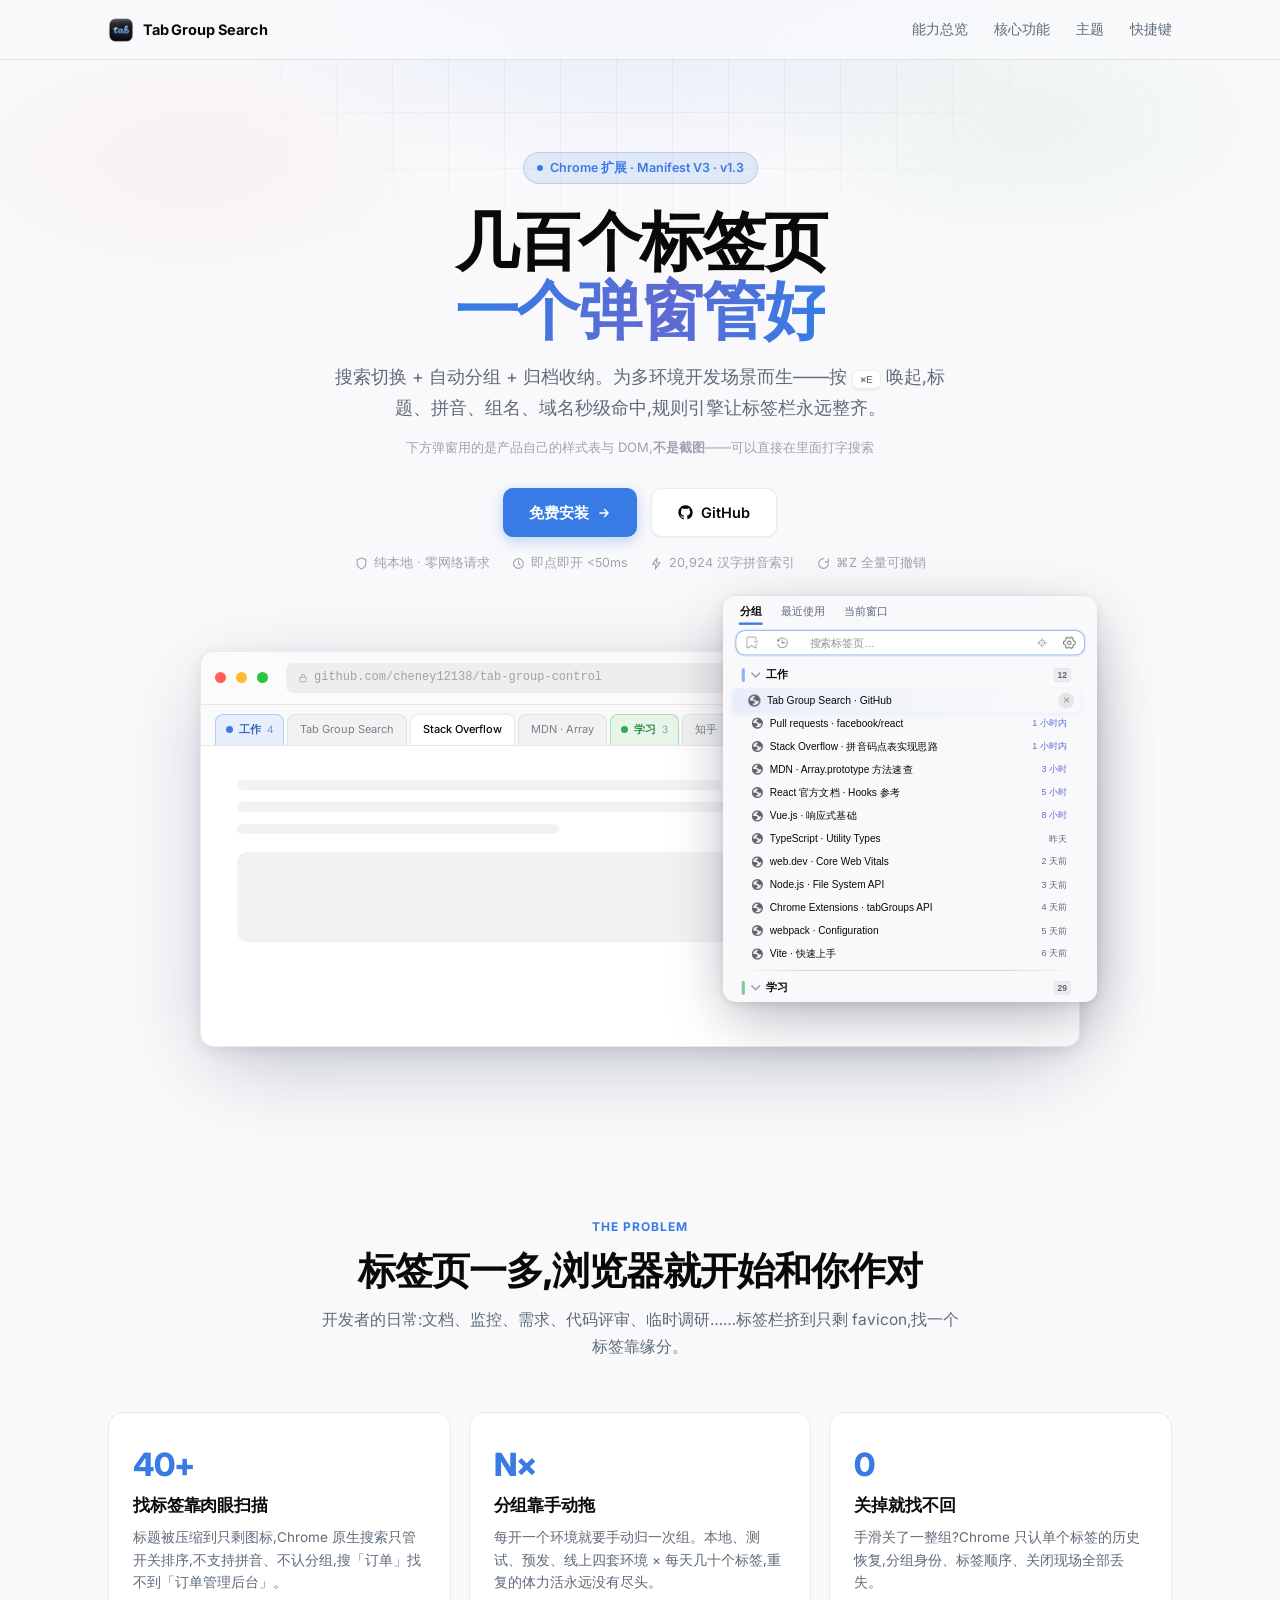
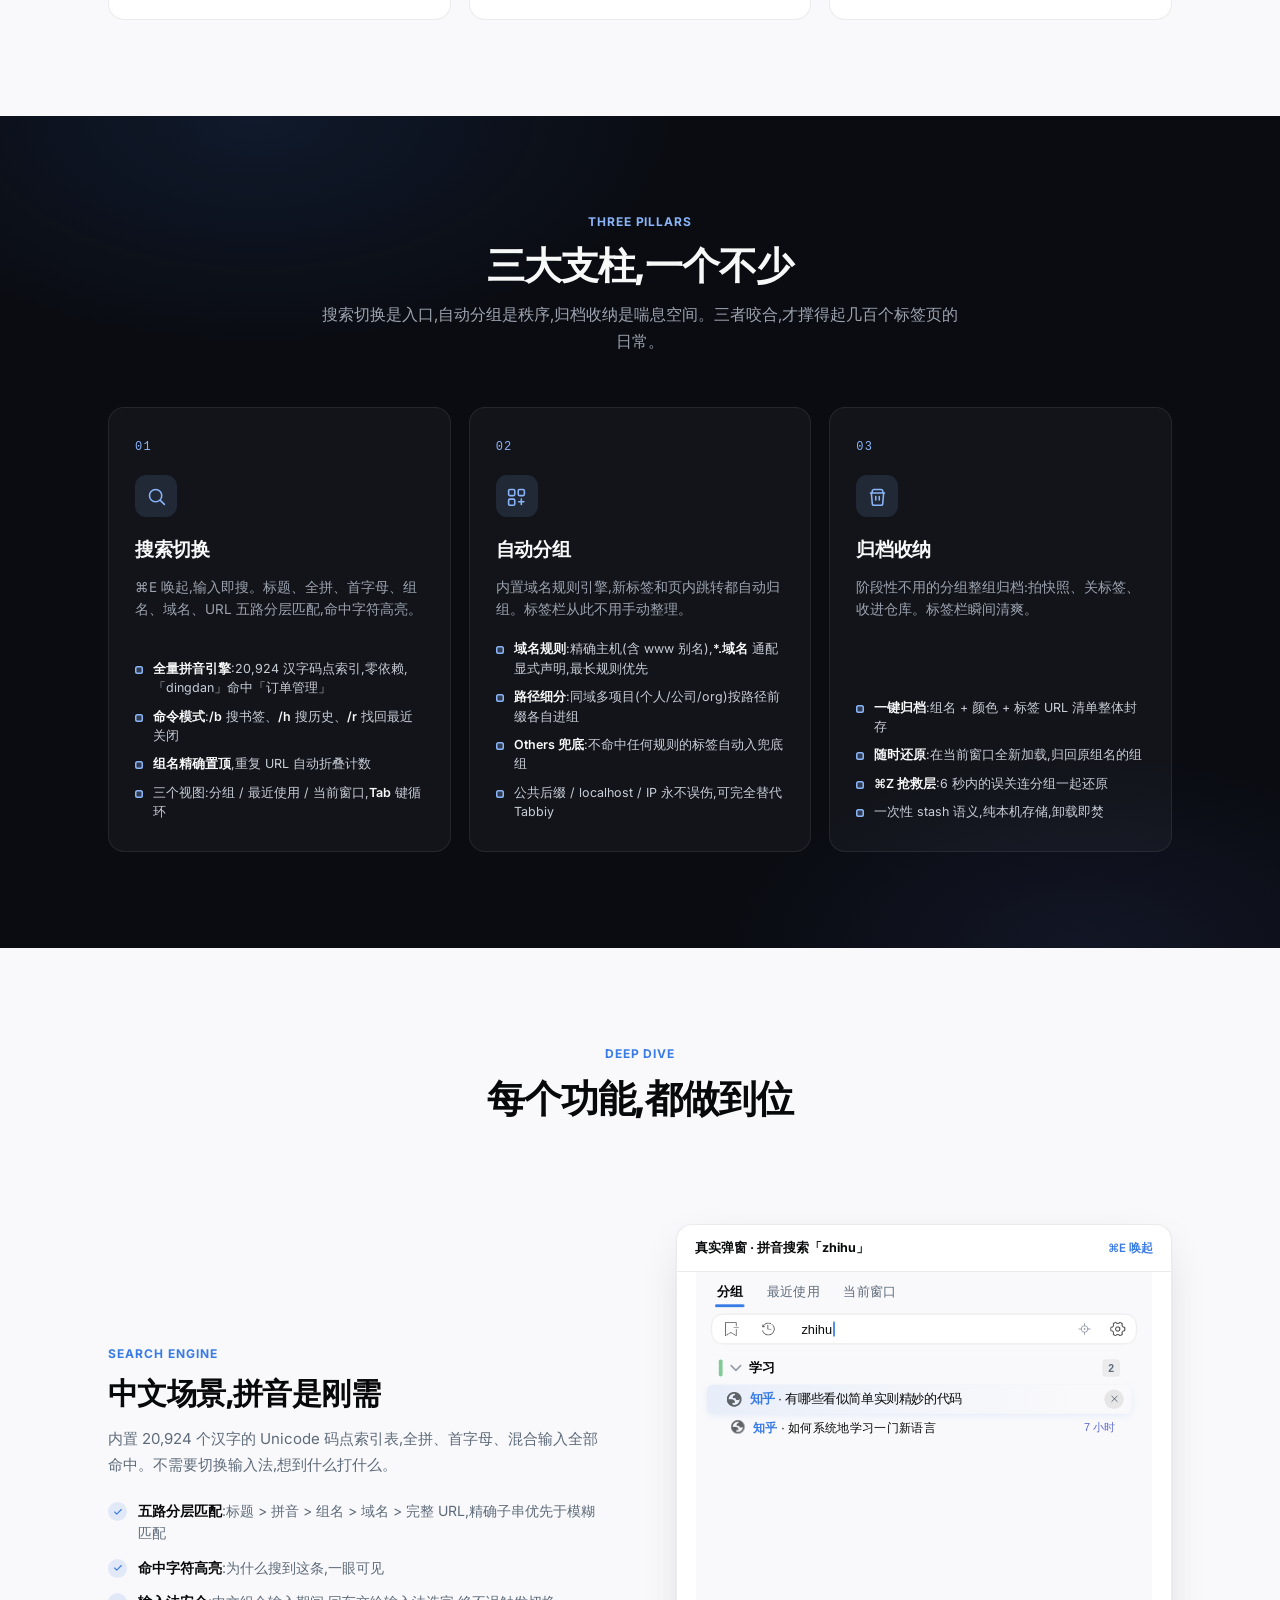
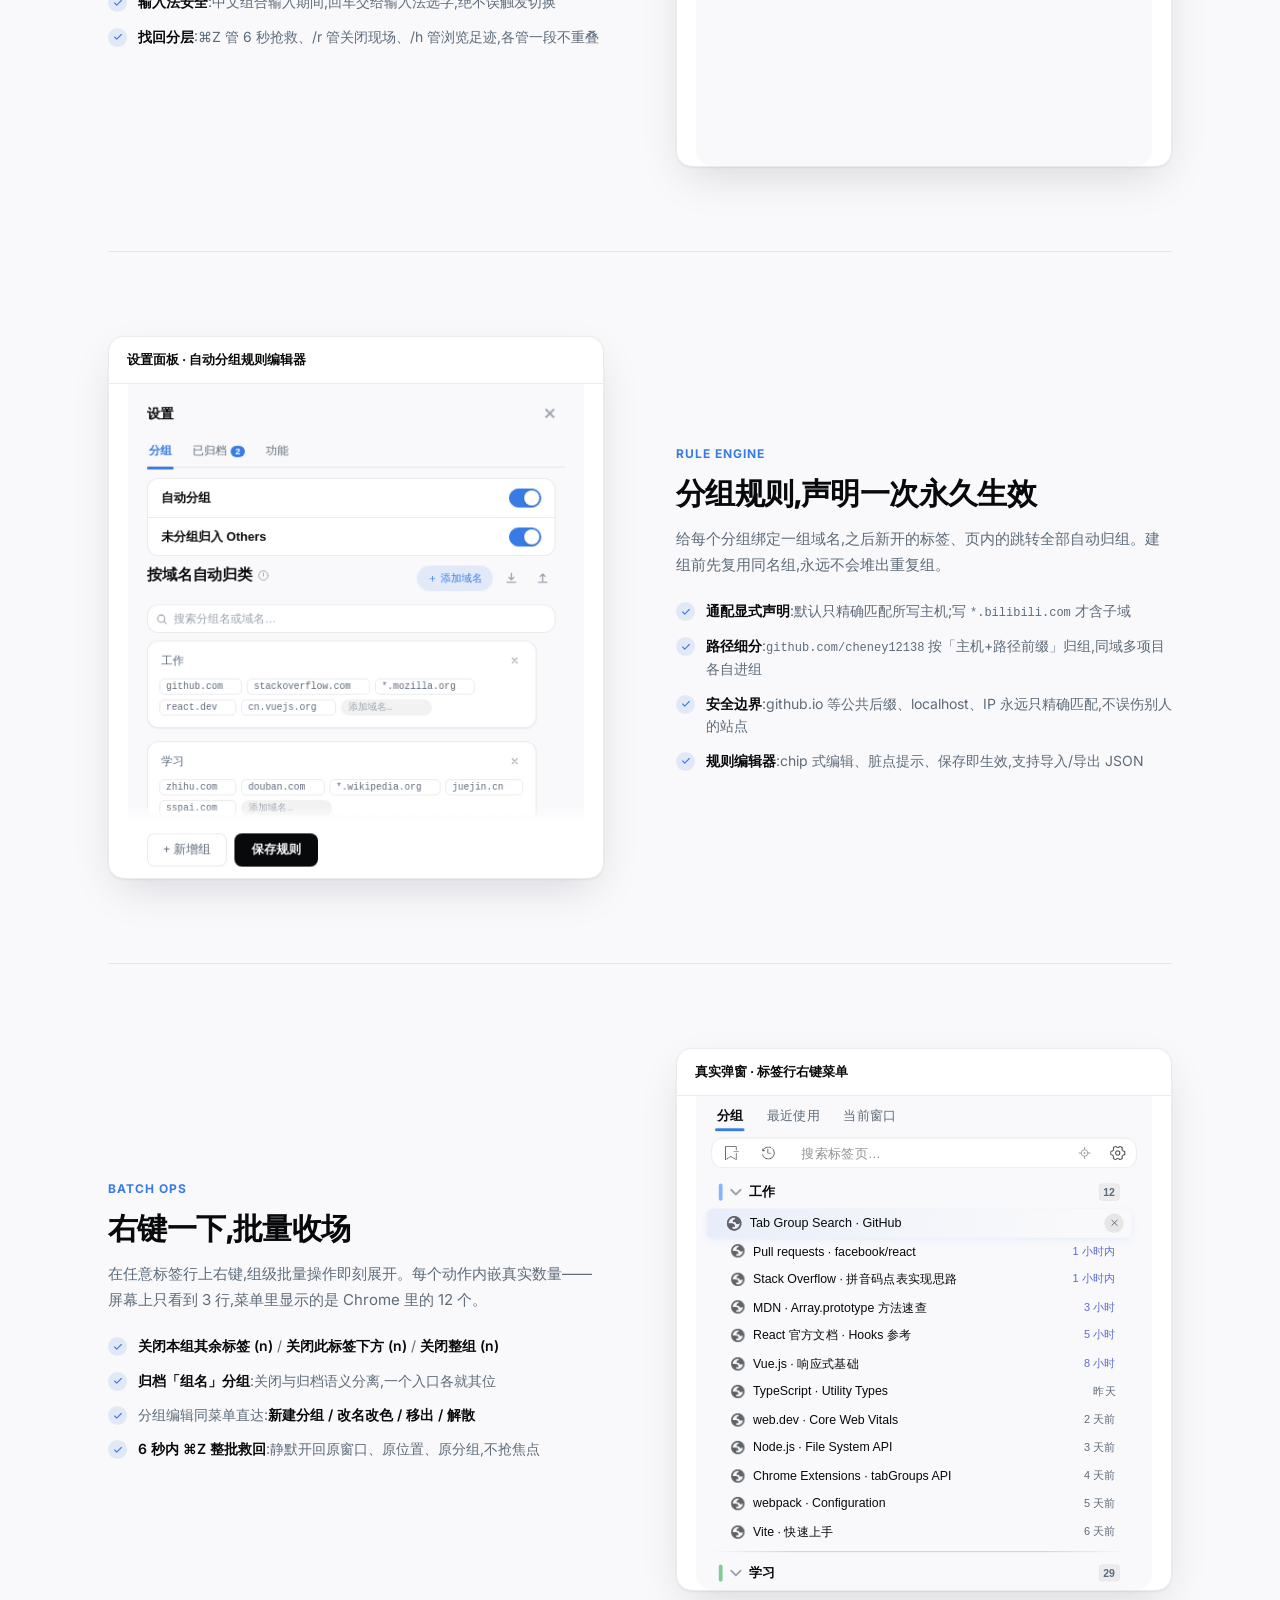
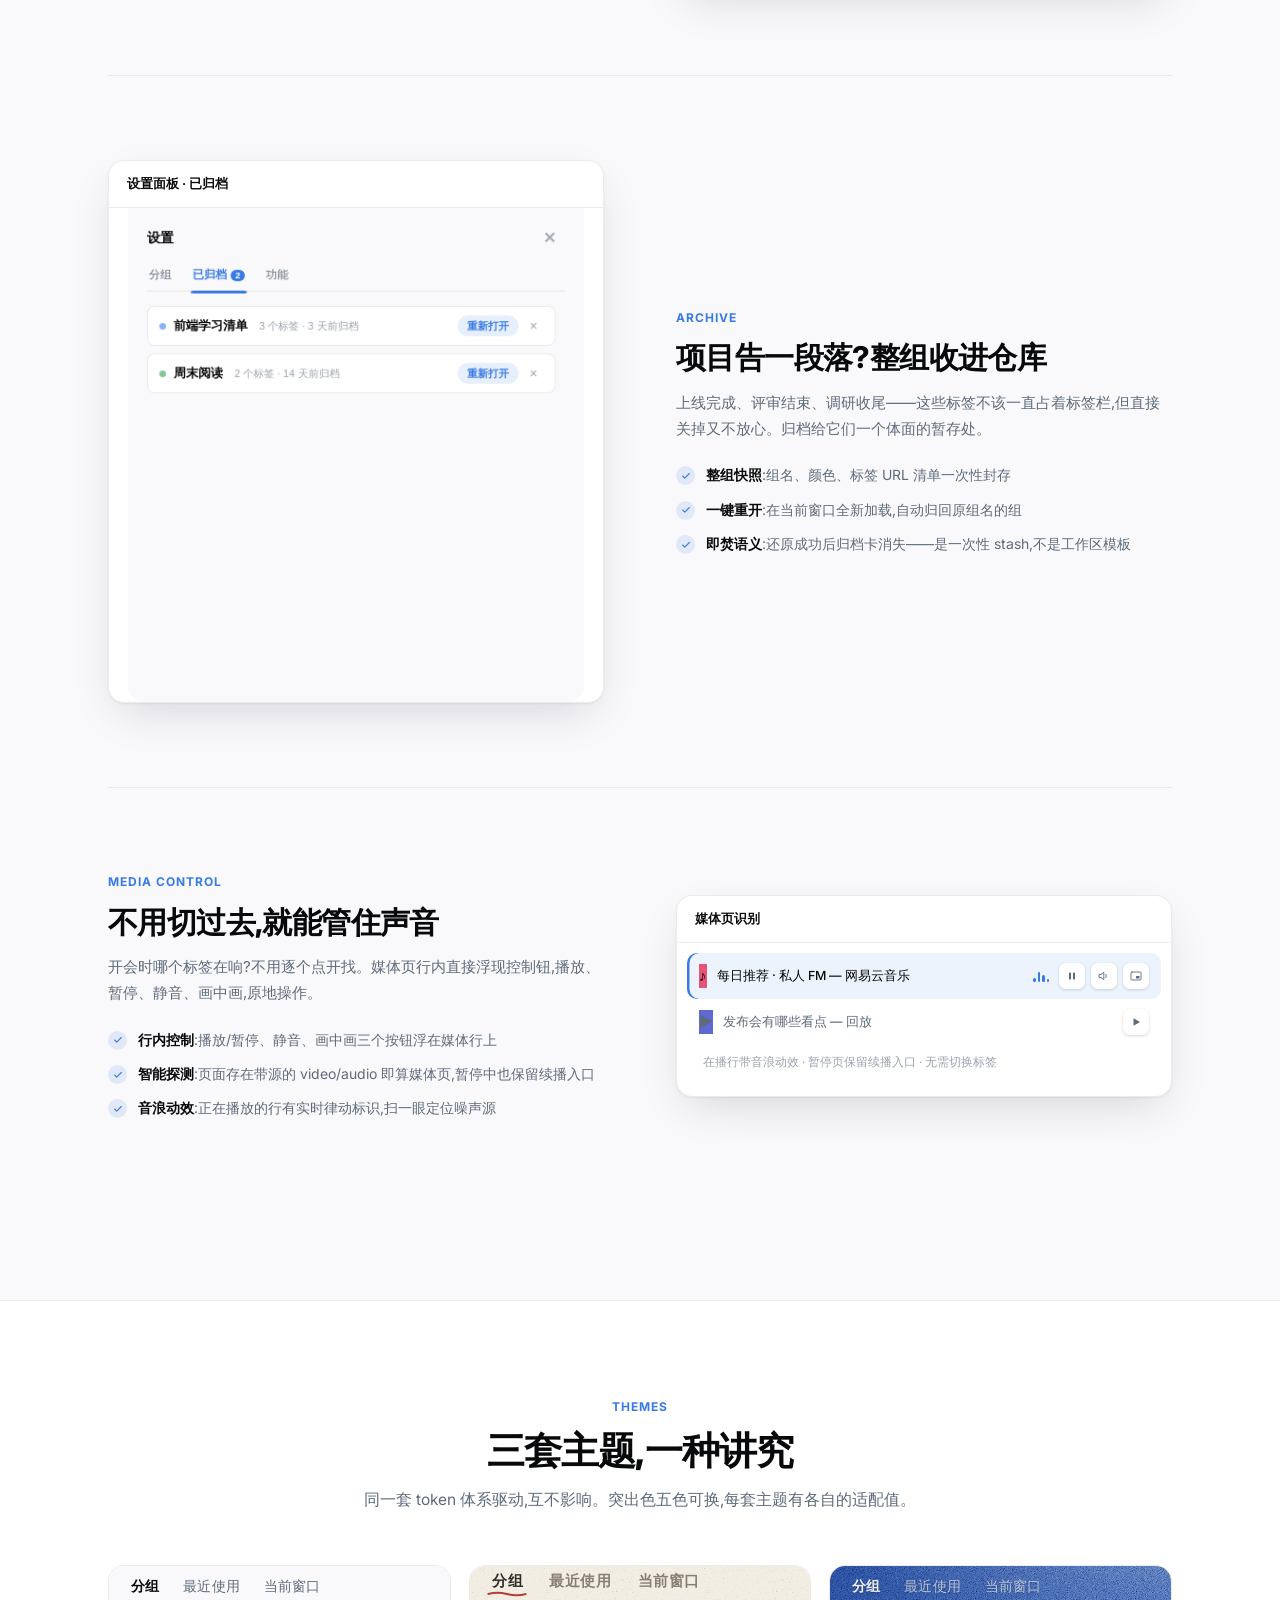
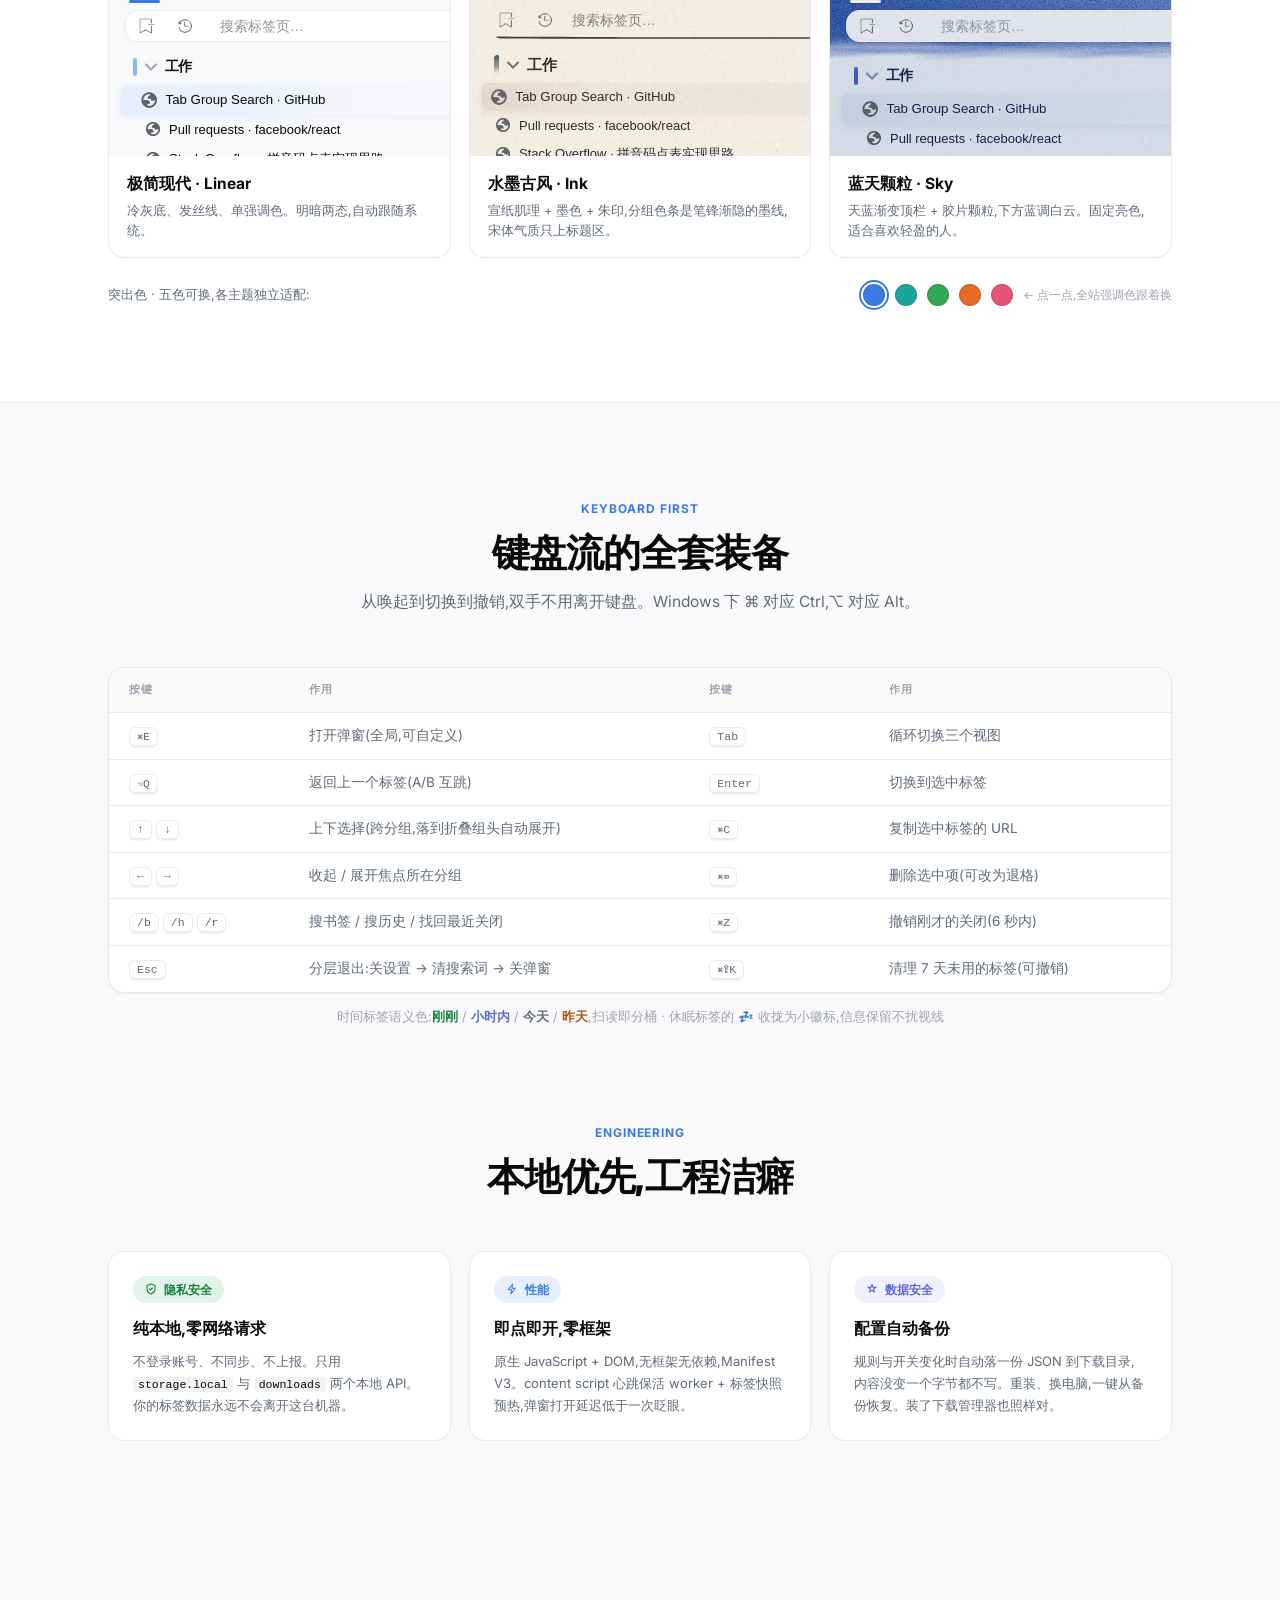
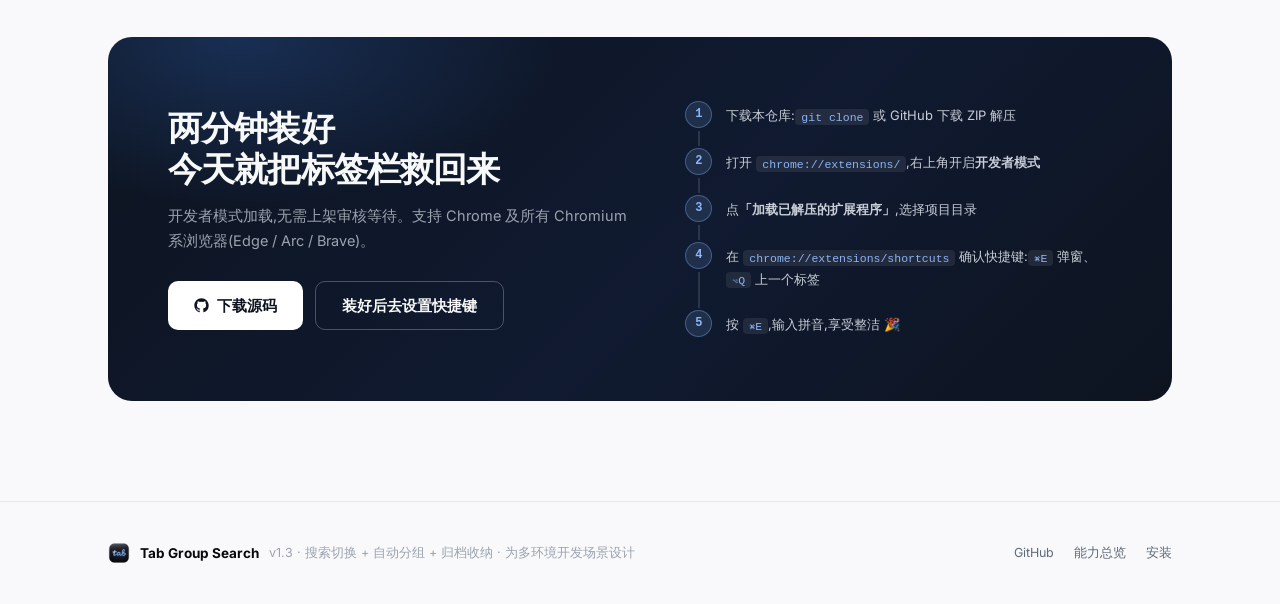
==== commit 8c650a4a: "docs(site): 撤掉截图改真实样式直出 —— 产品 popup.css + 真实 DOM 快照以 iframe 嵌入, 非图片; 拼音/组名可真实过滤, 主题卡三套主题活体渲染" ====
--- a/site/index.html
+++ b/site/index.html
@@ -223,39 +223,46 @@
 .ghost-line.w60 { width: 60%; } .ghost-line.w80 { width: 80%; } .ghost-line.w40 { width: 40%; }
 .ghost-block { height: 90px; border-radius: 10px; background: var(--fill); margin-top: 18px; }
 
-/* 真实弹窗截图(悬浮在浏览器框上) */
+/* 真实样式弹窗(iframe 加载产品自己的 popup.css + 真实 DOM)
+   —— 不是截图: 可缩放、可交互、字迹永远清晰 */
+.pframe {
+  position: relative;
+  overflow: hidden;
+  border-radius: 13px;
+  background: #f9f9fb;
+}
+.pframe > iframe {
+  display: block;
+  width: 480px; height: 520px;
+  border: 0;
+  transform-origin: top left;
+}
 .shot-float {
   position: absolute;
-  right: -30px; top: -56px;
-  width: 380px;
+  right: -18px; top: -56px;
+  width: 374px;                 /* 480 × 0.78 */
+  height: 406px;                /* 520 × 0.78 */
   border-radius: 13px;
   box-shadow: 0 18px 60px -8px rgba(8,15,40,0.35), 0 2px 8px rgba(8,9,10,0.10);
   z-index: 10;
   animation: shot-float 7s ease-in-out infinite;
 }
+.shot-float > iframe { transform: scale(0.78); }
 @keyframes shot-float {
   0%, 100% { transform: translateY(0); }
   50% { transform: translateY(-7px); }
 }
-.shot-float img {
-  width: 100%;
-  display: block;
-  border-radius: 13px;
-  border: 1px solid var(--hairline);
-}
-.shot-float .shot-dark { display: none; }
-@media (prefers-color-scheme: dark) {
-  .shot-float .shot-light { display: none; }
-  .shot-float .shot-dark { display: block; }
-}
 .shot-caption {
+  position: absolute; left: 0; right: 0; top: 100%;
   display: flex; align-items: center; justify-content: center; gap: 6px;
-  margin-top: 10px;
+  margin-top: 12px;
   font-size: 11.5px; color: var(--text-3);
+  white-space: nowrap;
 }
 .shot-caption svg { color: var(--accent); }
+.shot-caption b { color: var(--text-2); font-weight: 600; }
 @media (max-width: 980px) {
-  .shot-float { position: relative; right: auto; top: auto; margin: 22px auto 0; width: min(380px, 94vw); animation: none; }
+  .shot-float { position: relative; right: auto; top: auto; margin: 22px auto 0; animation: none; }
   .browser-body { display: none; }
 }
 @media (max-width: 720px) {
@@ -376,6 +383,20 @@
   background: var(--surface); border: 1px solid var(--hairline); border-radius: var(--r-lg);
   box-shadow: 0 16px 48px -12px rgba(8,15,40,0.16), var(--shadow-card);
   overflow: hidden;
+}
+.dive-visual .pwrap {
+  width: 456px; height: 494px;
+  margin: 0 auto;
+  overflow: hidden;
+  border-radius: 0 0 var(--r-lg) var(--r-lg);
+}
+.dive-visual .pwrap > iframe { width: 480px; height: 520px; border: 0; display: block; transform: scale(0.95); transform-origin: top left; }
+@media (max-width: 520px) {
+  .dive-visual .pwrap { width: 100%; }
+  .dive-visual .pwrap > iframe { transform: scale(0.82); }
+}
+@media (max-width: 400px) {
+  .dive-visual .pwrap > iframe { transform: scale(0.72); }
 }
 .panel-head {
   display: flex; align-items: center; justify-content: space-between;
@@ -620,9 +641,10 @@
 .foot .flinks a { font-size: 12.5px; color: var(--text-2); text-decoration: none; }
 .foot .flinks a:hover { color: var(--accent); }
 
-/* reveal on scroll */
+/* reveal on scroll — 无头/高窗口下虚拟时间不跑 IntersectionObserver, 加兜底 */
 .reveal { opacity: 0; transform: translateY(22px); transition: opacity .6s ease, transform .6s ease; }
 .reveal.in { opacity: 1; transform: none; }
+.reveal-always .reveal { opacity: 1; transform: none; transition: none; }
 @media (prefers-reduced-motion: reduce) {
   .reveal { opacity: 1; transform: none; transition: none; }
   .demo-float { animation: none; }
@@ -657,7 +679,7 @@
     <div class="hero-eyebrow"><span class="dot"></span>Chrome 扩展 · Manifest V3 · v1.3</div>
     <h1>几百个标签页<br><span class="grad">一个弹窗管好</span></h1>
     <p class="hero-sub">搜索切换 + 自动分组 + 归档收纳。为多环境开发场景而生——按 <kbd>⌘E</kbd> 唤起,标题、拼音、组名、域名秒级命中,规则引擎让标签栏永远整齐。</p>
-    <div class="hero-kbd-hint">下方是产品真实弹窗的截图(亮色 / 暗色随系统切换),不是渲染复刻</div>
+    <div class="hero-kbd-hint">下方弹窗用的是产品自己的样式表与 DOM,<b>不是截图</b>——可以直接在里面打字搜索</div>
     <div class="hero-actions">
       <a class="btn btn-primary" href="#install">免费安装
         <svg width="14" height="14" viewBox="0 0 24 24" fill="none" stroke="currentColor" stroke-width="2.4" stroke-linecap="round" stroke-linejoin="round"><path d="M5 12h14M13 6l6 6-6 6"/></svg>
@@ -703,12 +725,11 @@
             <div class="ghost-block"></div>
           </div>
         </div>
-        <div class="shot-float">
-          <img class="shot-light" src="shots/hero-popup.png" alt="Tab Group Search 真实弹窗(亮色)">
-          <img class="shot-dark" src="shots/hero-popup-dark.png" alt="Tab Group Search 真实弹窗(暗色)">
+        <div class="shot-float pframe">
+          <iframe src="popup-live.html?state=group&theme=linear&scheme=light" title="Tab Group Search 真实弹窗" loading="lazy"></iframe>
           <div class="shot-caption">
-            <svg width="12" height="12" viewBox="0 0 24 24" fill="none" stroke="currentColor" stroke-width="2" stroke-linecap="round" stroke-linejoin="round"><circle cx="12" cy="12" r="4"/><path d="M12 2v2M12 20v2M4.9 4.9l1.4 1.4M17.7 17.7l1.4 1.4M2 12h2M20 12h2M4.9 19.1l1.4-1.4M17.7 6.3l1.4-1.4"/></svg>
-            真实弹窗截图 · 亮/暗随系统切换
+            <svg width="12" height="12" viewBox="0 0 24 24" fill="none" stroke="currentColor" stroke-width="2" stroke-linecap="round" stroke-linejoin="round"><path d="M4 12l5 5L20 6"/></svg>
+            产品真实样式直出 · <b>可直接输入搜索</b>
           </div>
         </div>
       </div>
@@ -824,11 +845,10 @@
       <div class="dive-visual reveal">
         <div class="panel">
           <div class="panel-head">真实弹窗 · 拼音搜索「zhihu」<div class="ph-act"><span>⌘E 唤起</span></div></div>
-          <div class="panel-body" style="padding:0;">
-            <img src="shots/search-pinyin.png" alt="拼音搜索 zhihu 命中知乎" style="width:100%;display:block;">
+          <div class="pwrap">
+            <iframe src="popup-live.html?state=search&theme=linear&scheme=light" title="拼音搜索演示" loading="lazy"></iframe>
           </div>
         </div>
-        <div class="match-note" style="padding:12px 4px 0;">↑ 组名精确匹配时该组固定排第一;同 URL 重复标签折叠成一行,favicon 角标显示份数。</div>
       </div>
     </div>
 
@@ -848,8 +868,8 @@
       <div class="dive-visual reveal">
         <div class="panel">
           <div class="panel-head">设置面板 · 自动分组规则编辑器</div>
-          <div class="panel-body" style="padding:0;">
-            <img src="shots/settings-rules.png" alt="自动分组规则编辑器" style="width:100%;display:block;">
+          <div class="pwrap">
+            <iframe src="popup-live.html?state=settingsRules&theme=linear&scheme=light" title="自动分组规则编辑器" loading="lazy"></iframe>
           </div>
         </div>
       </div>
@@ -871,8 +891,8 @@
       <div class="dive-visual reveal">
         <div class="panel">
           <div class="panel-head">真实弹窗 · 标签行右键菜单</div>
-          <div class="panel-body" style="padding:0;">
-            <img src="shots/contextmenu.png" alt="标签行右键菜单" style="width:100%;display:block;">
+          <div class="pwrap">
+            <iframe src="popup-live.html?state=contextmenu&theme=linear&scheme=light" title="标签行右键菜单" loading="lazy"></iframe>
           </div>
         </div>
       </div>
@@ -893,8 +913,8 @@
       <div class="dive-visual reveal">
         <div class="panel">
           <div class="panel-head">设置面板 · 已归档</div>
-          <div class="panel-body" style="padding:0;">
-            <img src="shots/settings-archives.png" alt="已归档分组" style="width:100%;display:block;">
+          <div class="pwrap">
+            <iframe src="popup-live.html?state=settingsArchives&theme=linear&scheme=light" title="已归档分组" loading="lazy"></iframe>
           </div>
         </div>
       </div>
@@ -951,8 +971,8 @@
     </div>
     <div class="theme-grid">
       <div class="theme-card reveal">
-        <div class="theme-shot" style="padding:0;background:#eceef2;">
-          <img src="shots/theme-linear.png" alt="极简现代主题" style="width:100%;height:100%;object-fit:cover;object-position:top;">
+        <div class="theme-shot">
+          <div class="pframe"><iframe src="popup-live.html?state=theme_linear&theme=linear&scheme=light&static=1" title="极简现代主题" loading="lazy"></iframe></div>
         </div>
         <div class="theme-meta">
           <h3>极简现代 · Linear</h3>
@@ -960,8 +980,8 @@
         </div>
       </div>
       <div class="theme-card reveal" style="transition-delay:.08s">
-        <div class="theme-shot" style="padding:0;background:#efe9dc;">
-          <img src="shots/theme-ink.png" alt="水墨古风主题" style="width:100%;height:100%;object-fit:cover;object-position:top;">
+        <div class="theme-shot">
+          <div class="pframe"><iframe src="popup-live.html?state=theme_ink&theme=ink&scheme=light&static=1" title="水墨古风主题" loading="lazy"></iframe></div>
         </div>
         <div class="theme-meta">
           <h3>水墨古风 · Ink</h3>
@@ -969,8 +989,8 @@
         </div>
       </div>
       <div class="theme-card reveal" style="transition-delay:.16s">
-        <div class="theme-shot" style="padding:0;background:linear-gradient(135deg,#dbe7fa,#eef4fd);">
-          <img src="shots/theme-sky.png" alt="蓝天颗粒主题" style="width:100%;height:100%;object-fit:cover;object-position:top;">
+        <div class="theme-shot">
+          <div class="pframe"><iframe src="popup-live.html?state=theme_sky&theme=sky&scheme=light&static=1" title="蓝天颗粒主题" loading="lazy"></iframe></div>
         </div>
         <div class="theme-meta">
           <h3>蓝天颗粒 · Sky</h3>
@@ -1110,8 +1130,10 @@
 (function () {
   const io = new IntersectionObserver(entries => {
     entries.forEach(en => { if (en.isIntersecting) { en.target.classList.add('in'); io.unobserve(en.target); } });
-  }, { threshold: 0.12 });
+  }, { threshold: 0.05, rootMargin: '0px 0px -8% 0px' });
   document.querySelectorAll('.reveal').forEach(el => io.observe(el));
+  // 兜底: 页面加载 1.8s 后仍未触发的(高窗口/无头), 直接全部显示
+  setTimeout(() => { document.body.classList.add('reveal-always'); }, 1800);
 })();
 </script>
 </body>
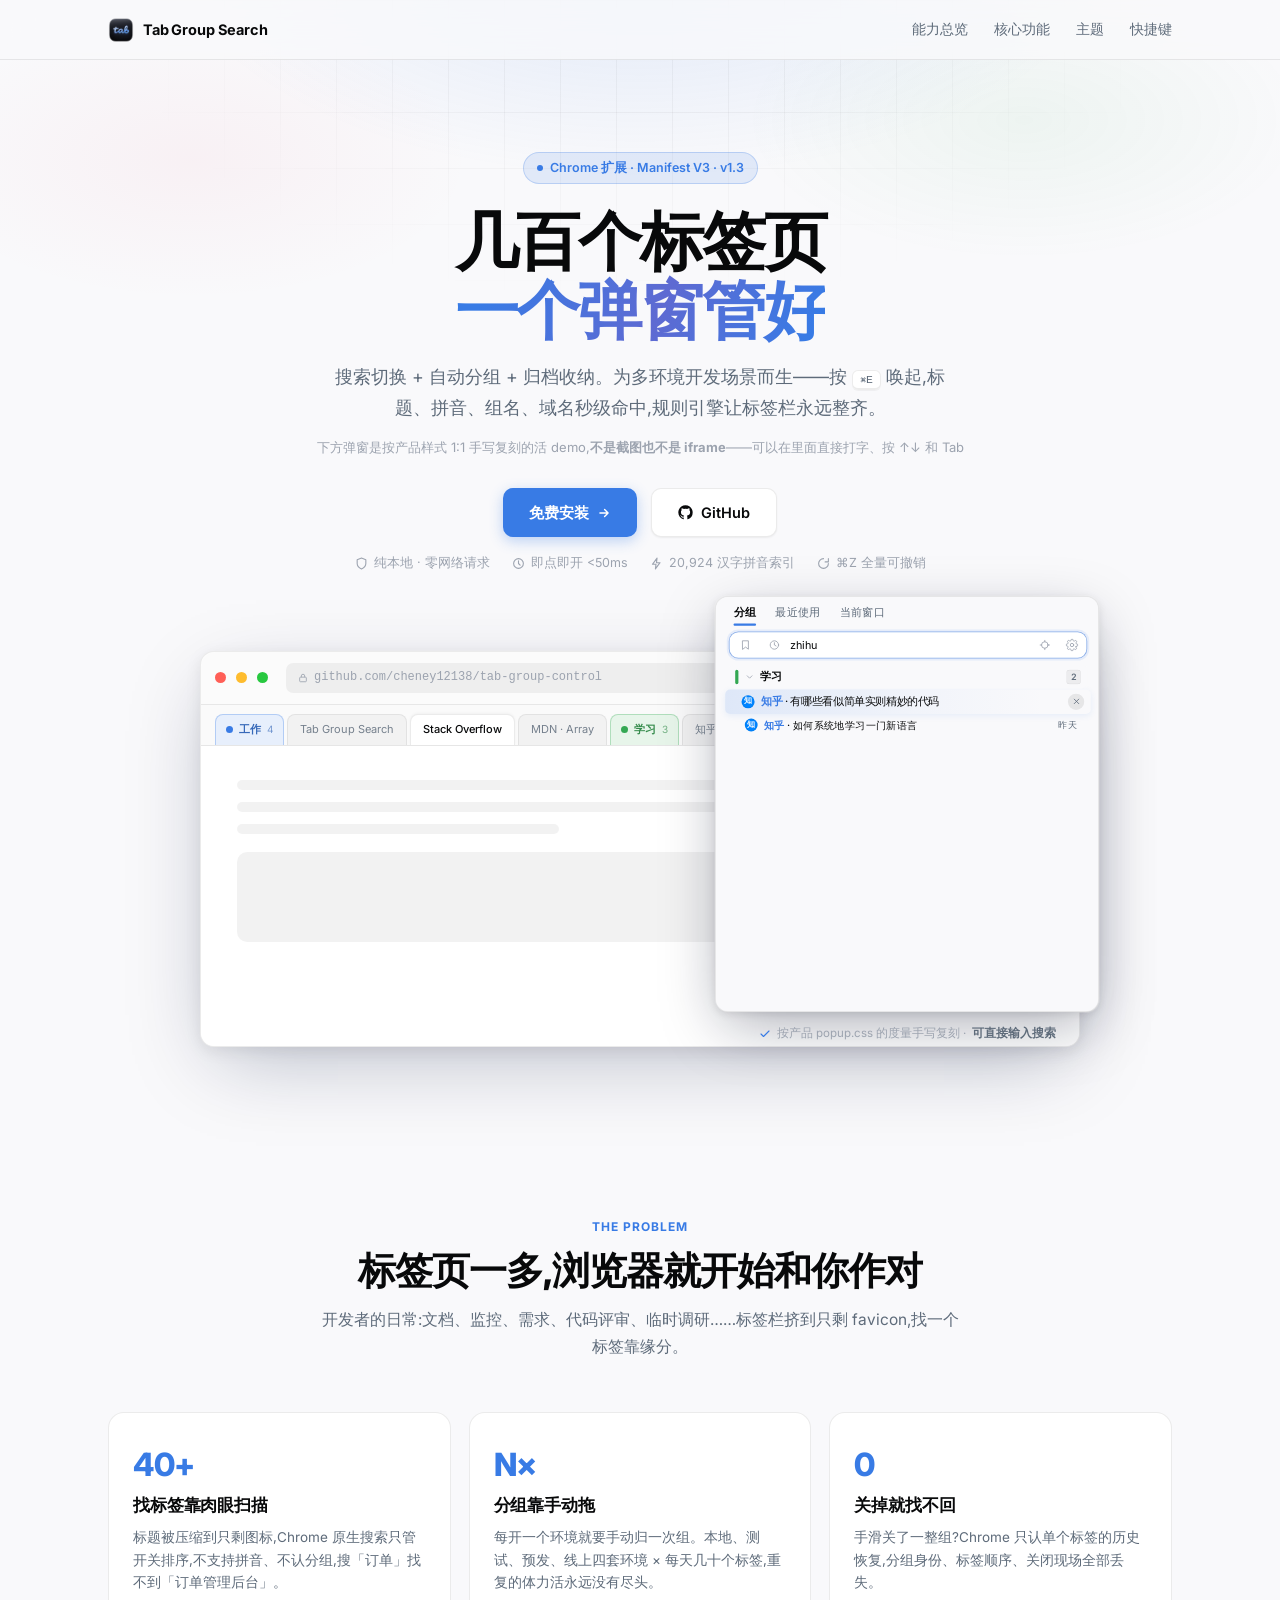
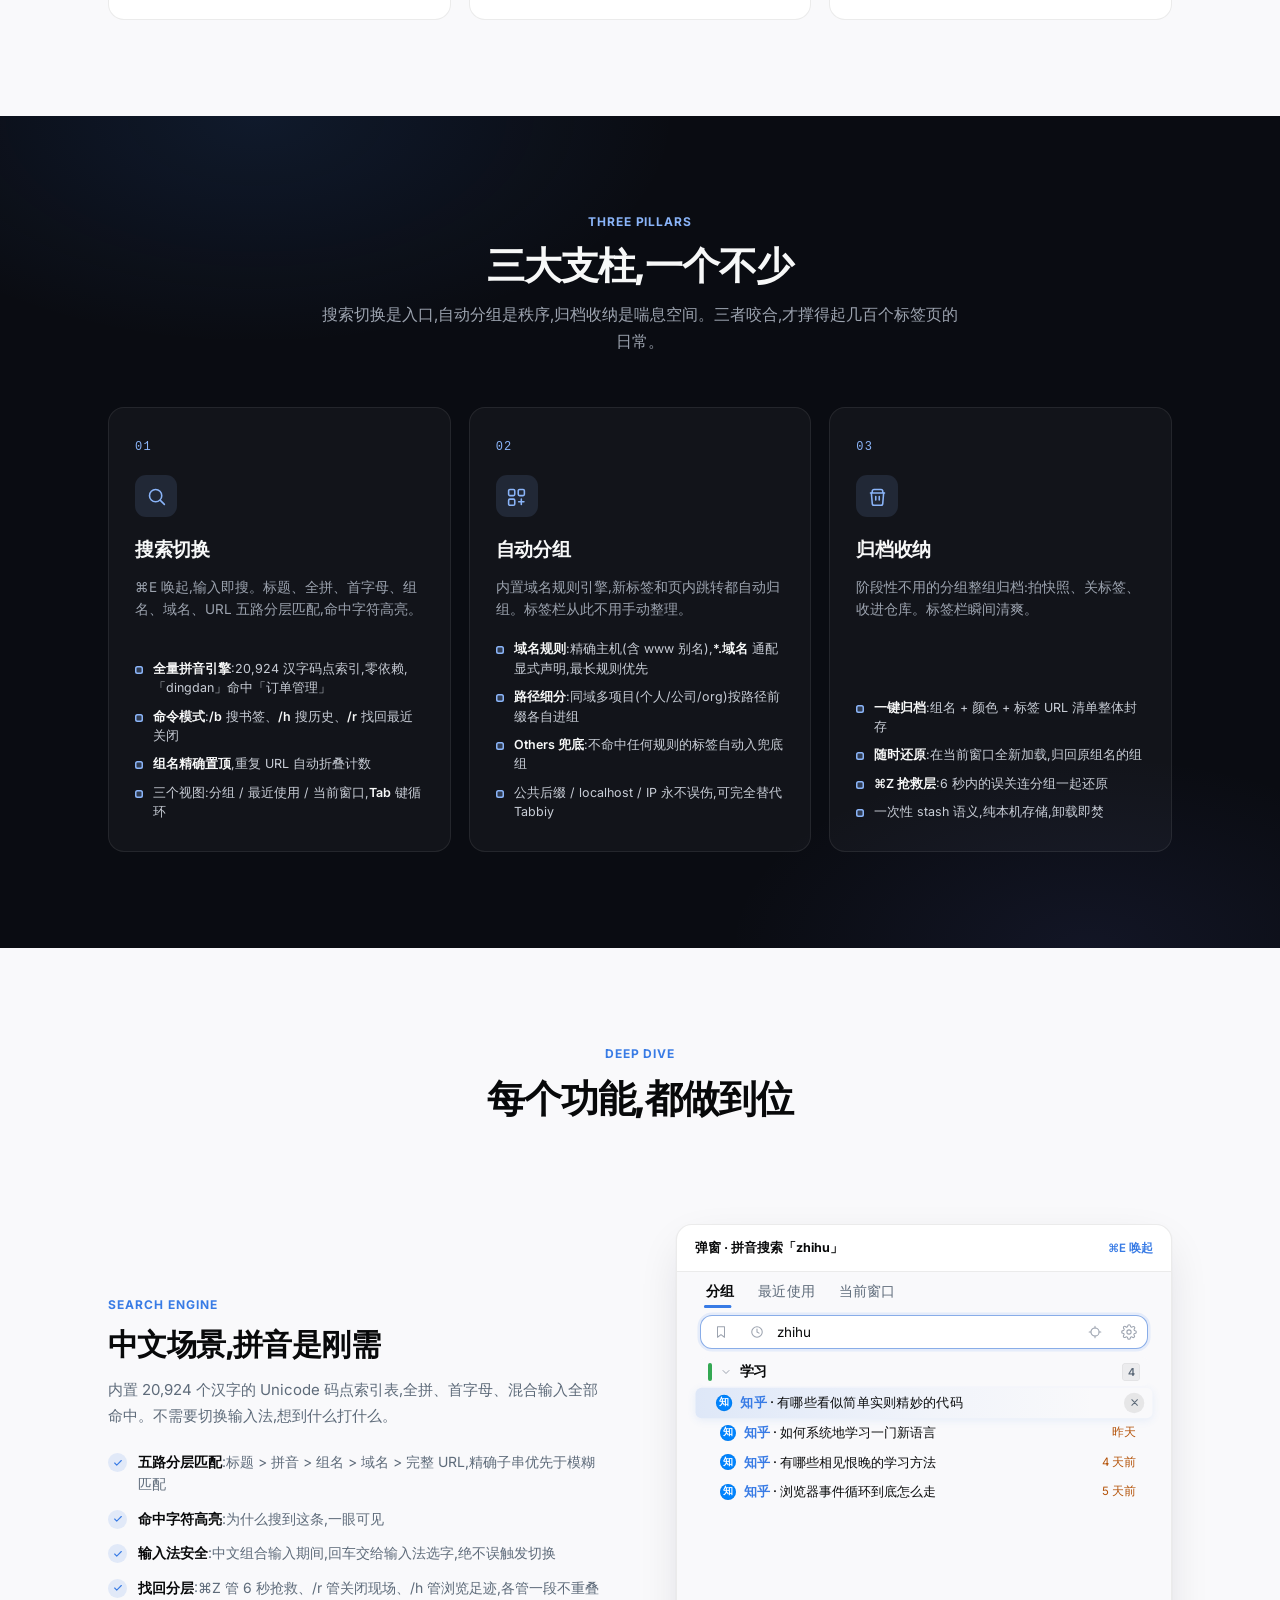
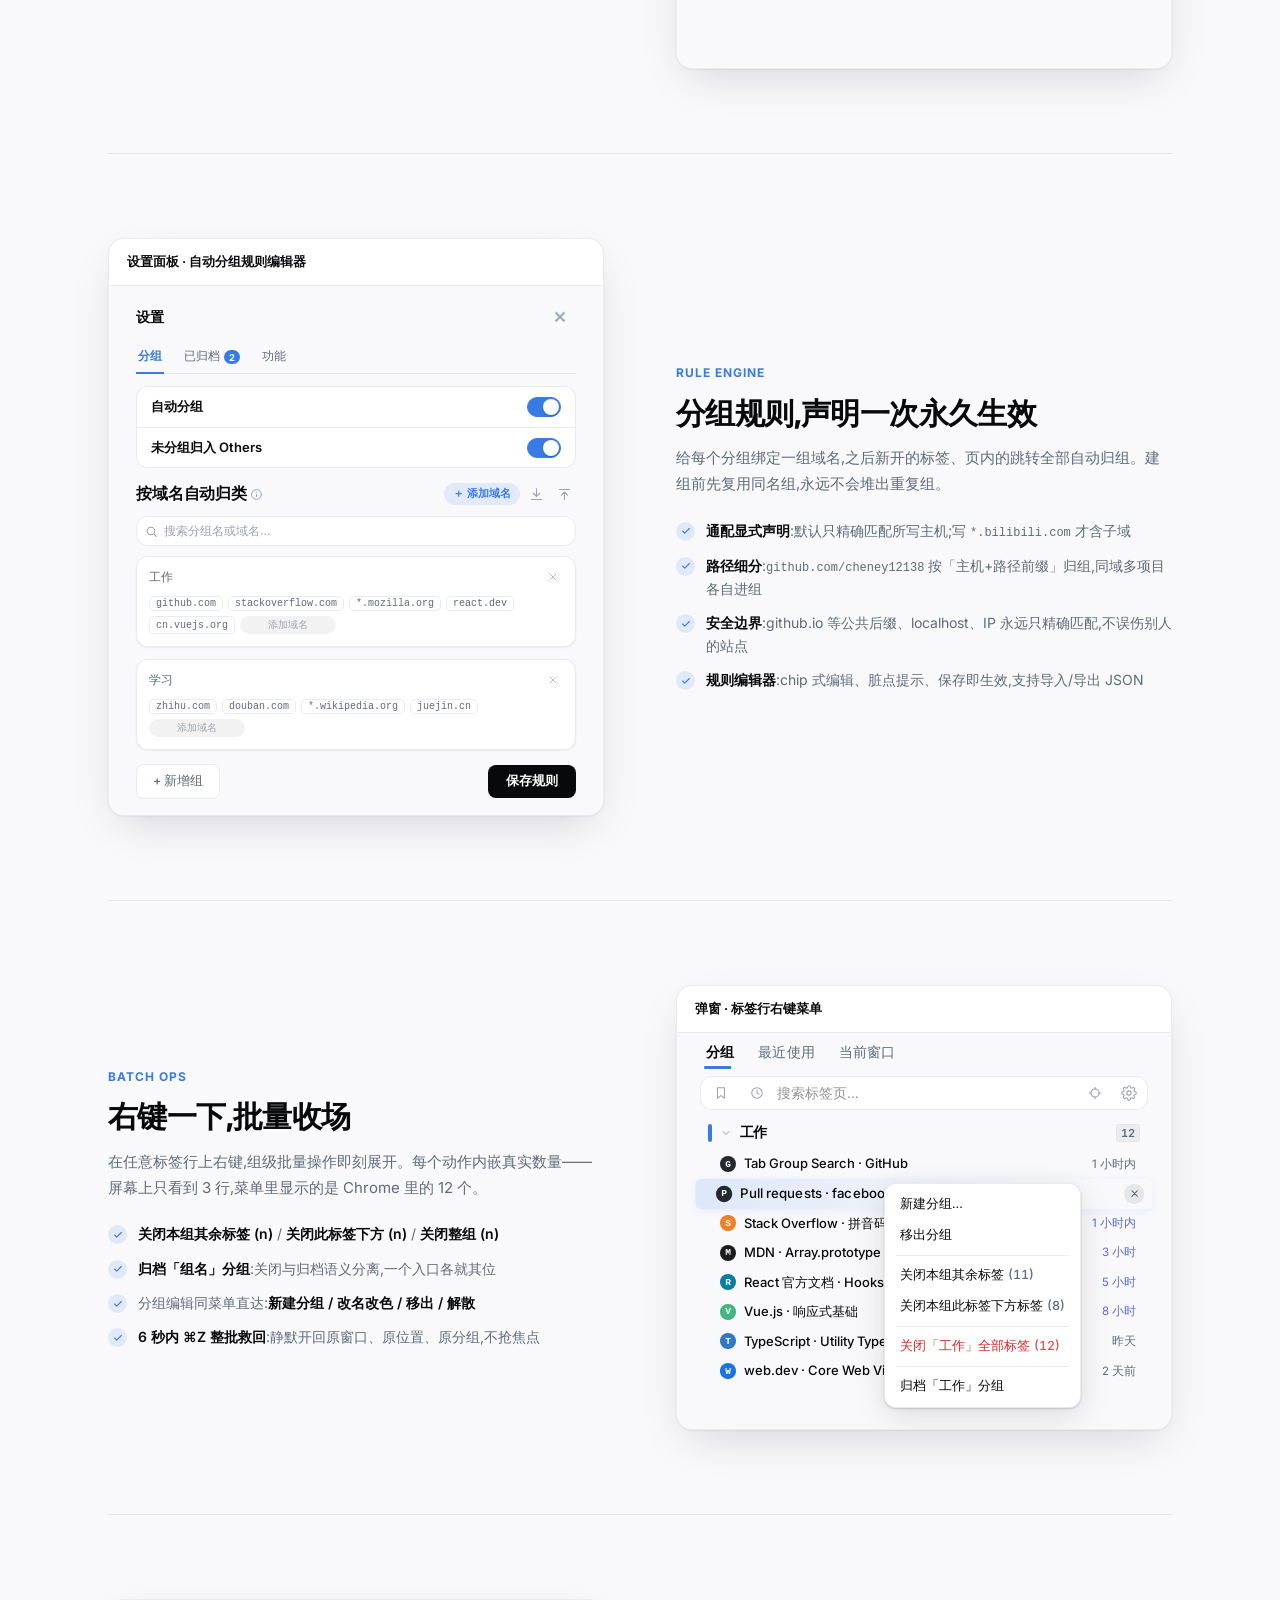
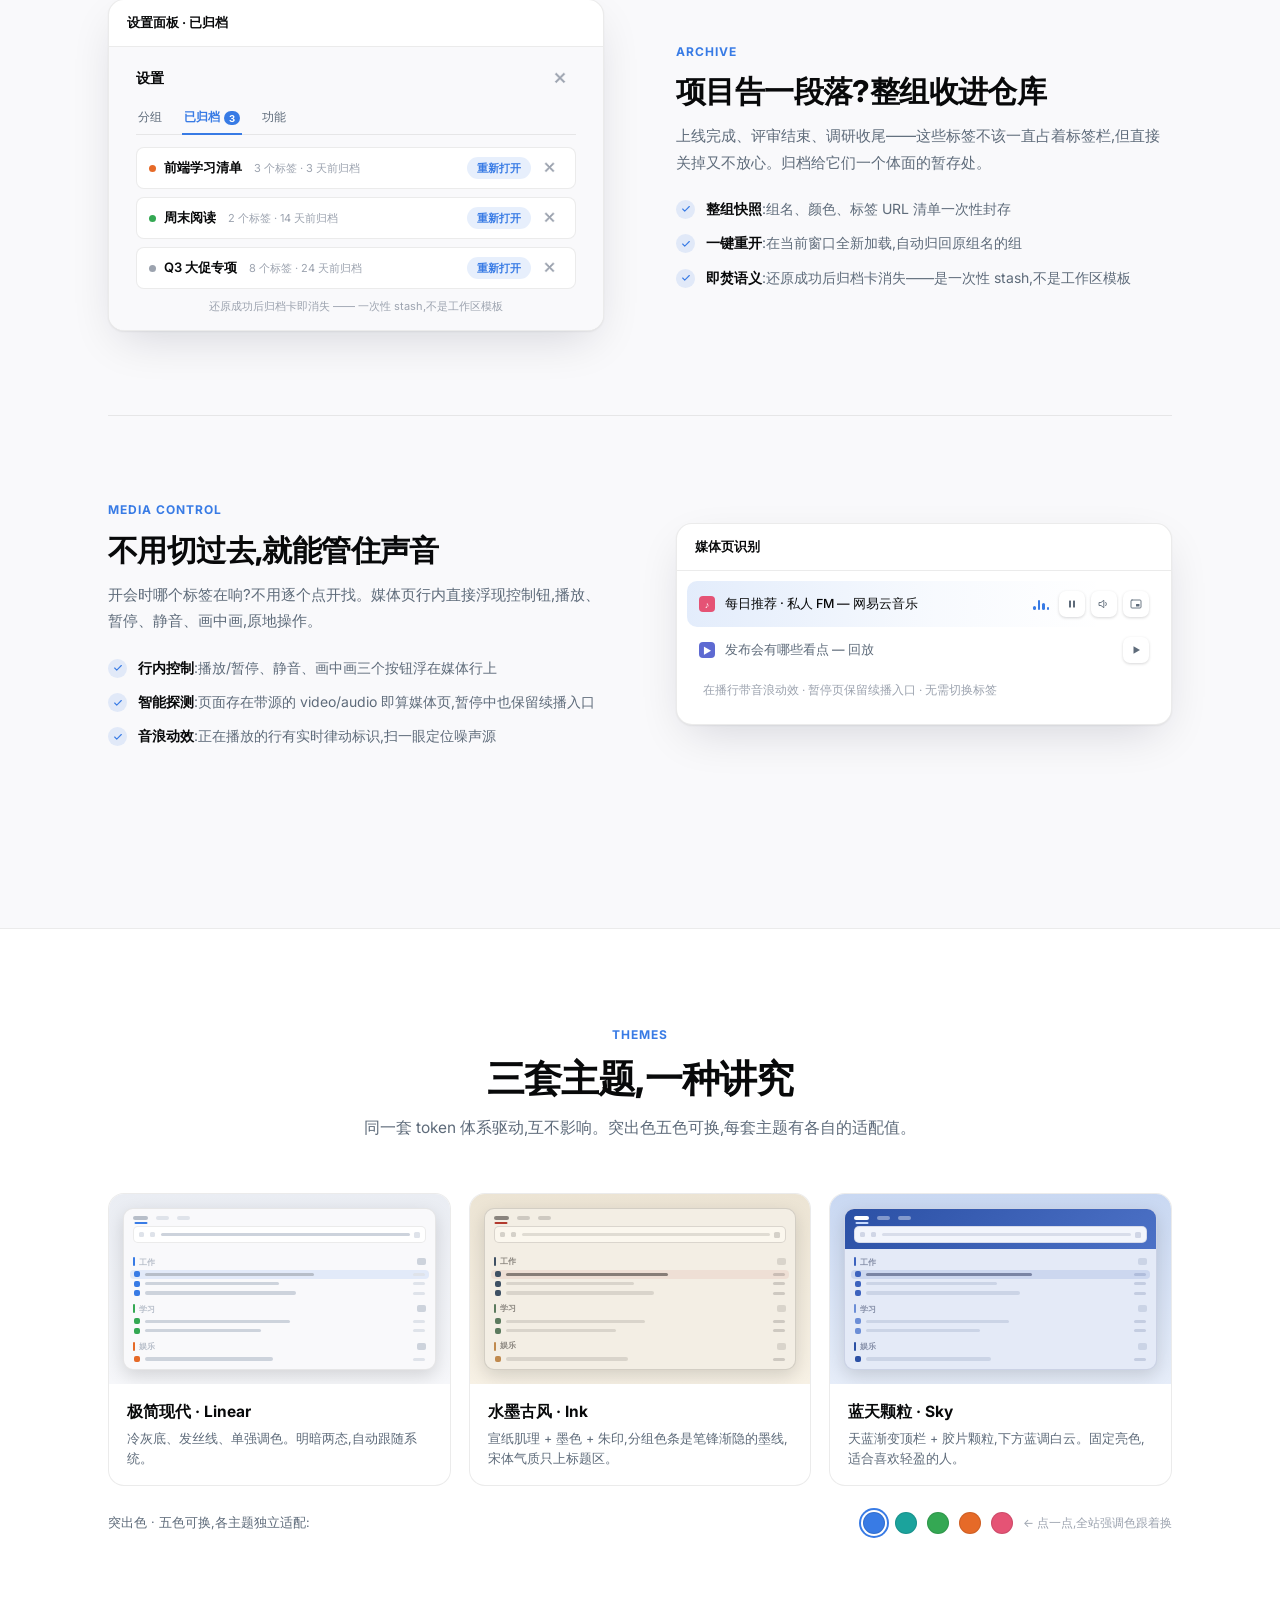
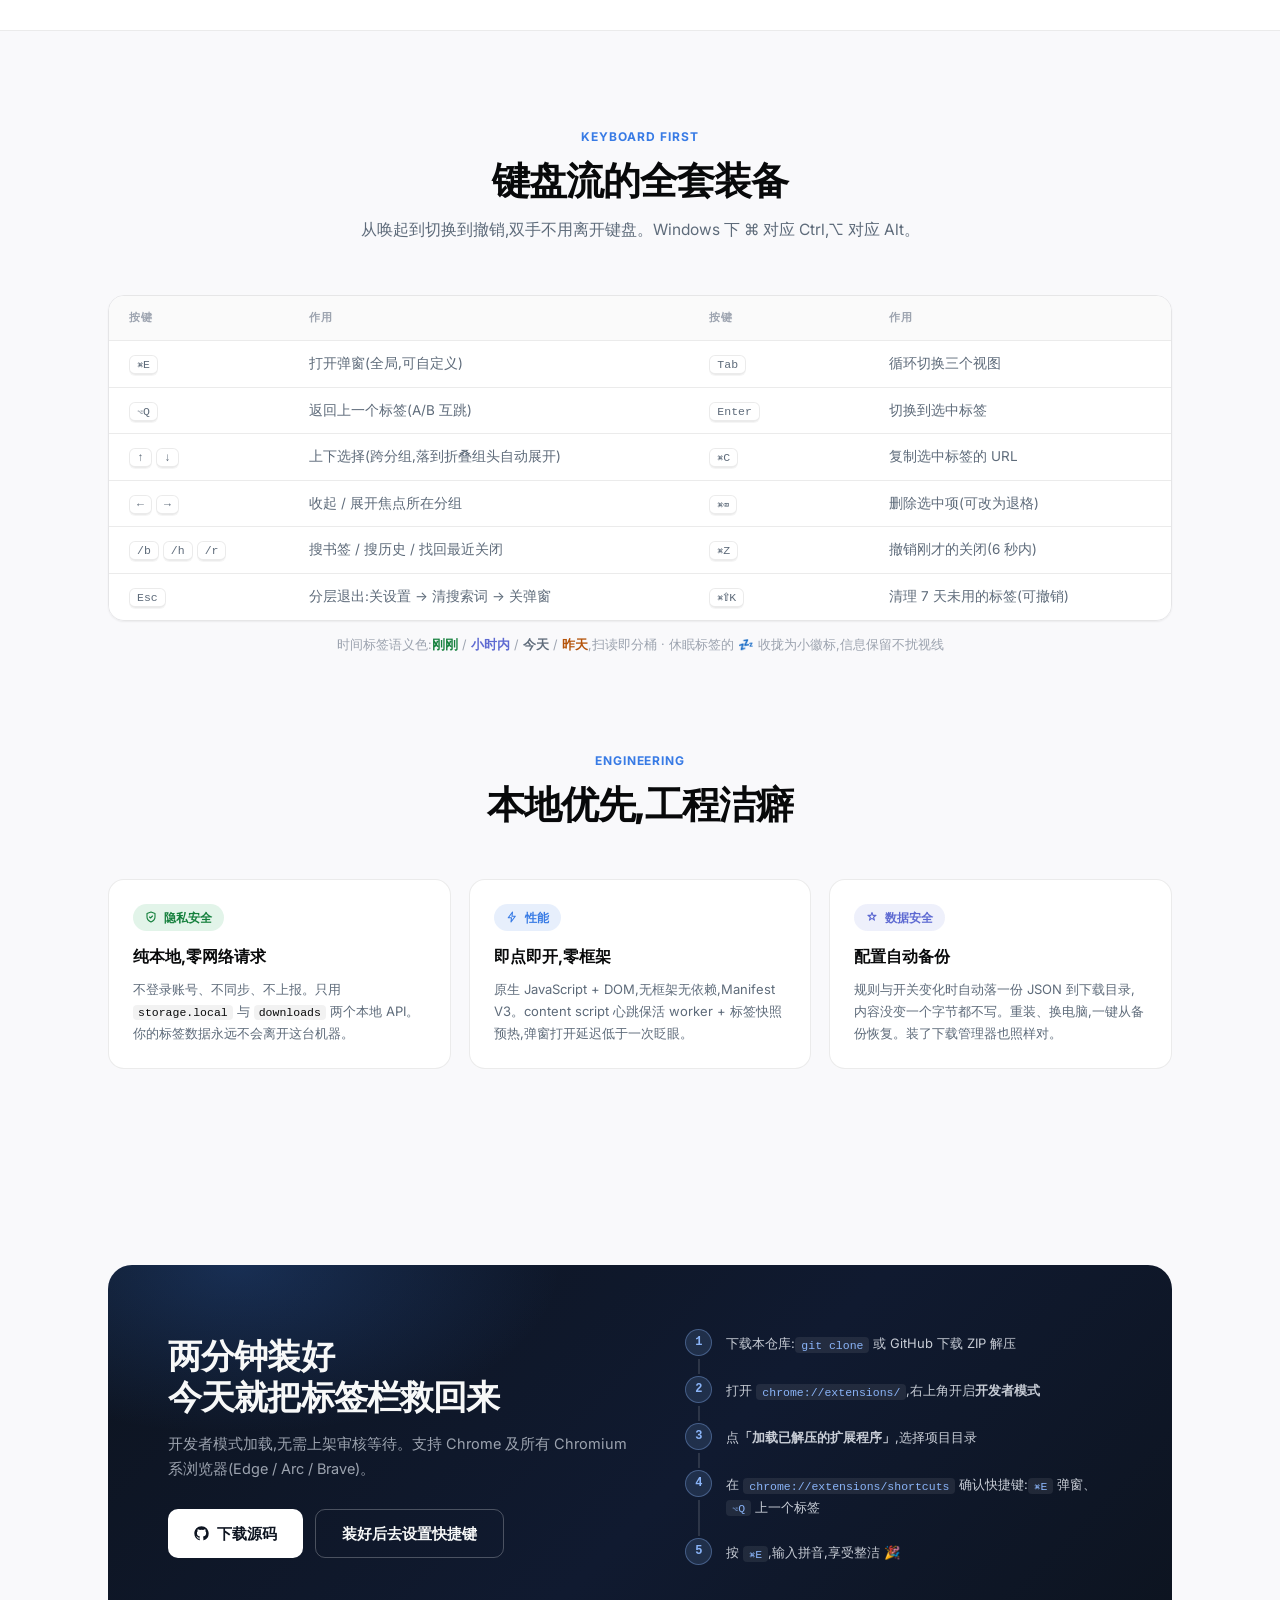
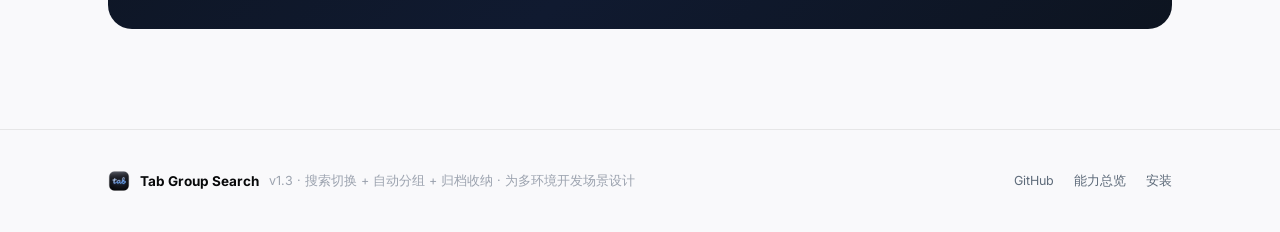
==== commit 7fadb6f0: "docs(site): 弹窗改回手写 CSS 复刻 —— 严格对齐产品度量, hero 可交互 - hero: iframe → 480×520 手写弹窗(缩放 0.8 悬浮在浏览器框右上);   打" ====
--- a/site/index.html
+++ b/site/index.html
@@ -19,6 +19,9 @@
   --bg: #f9f9fb;
   --surface: #ffffff;
   --fill: rgba(8,9,10,0.05);
+  --fill-2: rgba(8,9,10,0.08);
+  --hover: rgba(8,9,10,0.04);
+  --placeholder: rgba(8,9,10,0.44);
   --text: #08090a;
   --text-2: #5e6b7a;
   --text-3: #9ca3af;
@@ -34,7 +37,11 @@
   --blue-tag: #5e6ad2;  --blue-tag-bg: rgba(94,106,210,0.10);
   --gray-tag: #5e6b7a;  --gray-tag-bg: rgba(8,9,10,0.06);
   --amber: #b45309;     --amber-bg: rgba(180,83,9,0.12);
-  --r-sm: 8px; --r-md: 12px; --r-lg: 16px; --r-xl: 20px;
+  --tag-hot-c: #15803d;   --tag-hot-bg: rgba(22,163,74,0.12);
+  --tag-info-c: #5e6ad2;  --tag-info-bg: rgba(94,106,210,0.10);
+  --tag-mid-c: #5e6b7a;   --tag-mid-bg: rgba(8,9,10,0.06);
+  --tag-stale-c: #b45309; --tag-stale-bg: rgba(180,83,9,0.12);
+  --r-xs: 6px; --r-sm: 8px; --r-md: 12px; --r-lg: 16px; --r-xl: 20px;
   --shadow-card: 0 1px 2px rgba(8,9,10,0.06);
   --shadow-pop: 0 1px 2px rgba(8,9,10,0.18), 0 8px 32px rgba(8,9,10,0.12);
   --shadow-hero: 0 24px 80px -16px rgba(8,20,60,0.28), 0 4px 16px rgba(8,9,10,0.08);
@@ -223,49 +230,217 @@
 .ghost-line.w60 { width: 60%; } .ghost-line.w80 { width: 80%; } .ghost-line.w40 { width: 40%; }
 .ghost-block { height: 90px; border-radius: 10px; background: var(--fill); margin-top: 18px; }
 
-/* 真实样式弹窗(iframe 加载产品自己的 popup.css + 真实 DOM)
-   —— 不是截图: 可缩放、可交互、字迹永远清晰 */
-.pframe {
-  position: relative;
+/* ============================================================
+   Popup replica — 手写 CSS, 度量与 token 逐条对齐产品 popup.css
+   (linear 主题浅色: 480×520 画布 / 16px gutter / 行高 30px)
+   ============================================================ */
+.pop {
+  /* 弹窗内固定 Linear 蓝, 不跟随站点突出色切换 */
+  --accent: #387BE5;
+  --accent-hi: #2768cc;
+  --tint: rgba(56,123,229,.12);
+  --tint-2: rgba(56,123,229,.18);
+  --ring: rgba(56,123,229,.35);
+  width: 100%; max-width: 480px; margin: 0 auto;
+  background: var(--bg);
+  color: var(--text);
+  font-size: 13px; line-height: normal;
+  display: flex; flex-direction: column;
+  position: relative; overflow: hidden;
+  text-align: left;
+  outline: none;
+}
+/* --- 顶部命令栏: 视图 tab + 搜索框 --- */
+.pop-plate { flex: none; padding: 7px 16px 6px; }
+.pop-tabs { position: relative; display: flex; gap: 20px; margin: 2px 0 4px; padding: 2px 4px 4px; }
+.pop-tab {
+  border: 0; background: none; cursor: pointer; font-family: inherit;
+  font-size: 13.5px; letter-spacing: .01em; color: var(--text-2);
+  padding: 0 2px 6px; transition: color .15s;
+}
+.pop-tab:hover { color: var(--text); }
+.pop-tab.active { color: var(--text); font-weight: 600; }
+.pop-slider {
+  position: absolute; left: 0; bottom: 4px; width: 38px; height: 2.5px;
+  border-radius: 99px; background: var(--accent);
+  transform-origin: 0 50%;
+  transition: transform .28s cubic-bezier(.3,.9,.3,1);
+  z-index: 0;
+}
+.pop-search {
+  display: flex; align-items: center; gap: 8px;
+  height: 34px; padding: 0 4px;
+  background: var(--surface);
+  border: 1px solid var(--hairline);
+  border-radius: var(--r-md);
+  transition: border-color .15s, box-shadow .15s, background .15s;
+}
+.pop-search:focus-within,
+.pop--focus .pop-search {
+  border-color: color-mix(in srgb, var(--accent) 55%, var(--hairline));
+  box-shadow: 0 0 0 2.5px color-mix(in srgb, var(--accent) 10%, transparent);
+}
+.pop-search input {
+  flex: 1; min-width: 0; padding: 0; border: 0; outline: 0; background: none;
+  font-family: inherit; font-size: 13.5px; color: var(--text);
+}
+.pop-search input::placeholder { color: var(--placeholder); }
+.pop-search input[readonly] { pointer-events: none; }
+.pop-src, .pop-gear {
+  flex: none; border: 0; background: none; cursor: pointer;
+  color: var(--text-3); border-radius: var(--r-xs);
+  display: inline-flex; align-items: center; justify-content: center;
+  transition: color .12s, background .12s;
+}
+.pop-src { padding: 5px; margin-left: 4px; }
+.pop-src svg { width: 14px; height: 14px; stroke: currentColor; fill: none; stroke-width: 1.8; stroke-linecap: round; stroke-linejoin: round; }
+.pop-src:hover, .pop-gear:hover { color: var(--accent); background: var(--tint); }
+.pop-gear { padding: 6px; }
+.pop-gear svg { width: 16px; height: 16px; stroke: currentColor; fill: none; stroke-width: 1.6; stroke-linecap: round; stroke-linejoin: round; }
+/* --- 列表 --- */
+.pop-list {
+  flex: 1; min-height: 0; overflow-y: auto;
+  padding: 0 0 6px;
+  scrollbar-width: none;
+  overscroll-behavior: contain;
+}
+.pop-list::-webkit-scrollbar { width: 0; height: 0; }
+/* --- 吸顶组头 --- */
+.pop-ghead {
+  display: flex; align-items: center; gap: 8px;
+  margin: 12px 16px 2px; padding: 5px 8px;
+  font-size: 14px; font-weight: 600; color: var(--text);
+  letter-spacing: -.01em;
+  border-radius: 6px; cursor: pointer; user-select: none;
+  position: sticky; top: 0; z-index: 5;
+  background: var(--bg);
+  transition: background .12s;
+}
+.pop-ghead:first-child { margin-top: 2px; }
+.pop-ghead:hover { background: var(--hover); }
+.pop-ghead::before {
+  content: ''; position: absolute; top: -7px; left: 0; right: 0; height: 1px;
+  background: linear-gradient(90deg, transparent, color-mix(in srgb, var(--text) 16%, transparent) 22%, color-mix(in srgb, var(--text) 16%, transparent) 78%, transparent);
+  pointer-events: none;
+}
+.pop-ghead:first-child::before { display: none; }
+.pop-gdot { width: 3.5px; height: 18px; border-radius: 99px; flex: none; background: var(--gc, var(--accent)); }
+.pop-caret { display: inline-flex; align-items: center; width: 12px; height: 14px; flex: none; color: var(--text-3); transition: transform .15s ease; }
+.pop-caret svg { width: 12px; height: 12px; stroke: currentColor; fill: none; stroke-width: 2; stroke-linecap: round; stroke-linejoin: round; }
+.pop-ghead.collapsed .pop-caret { transform: rotate(-90deg); }
+.pop-gcount {
+  margin-left: auto; flex: none;
+  min-width: 18px; height: 18px; padding: 0 5px;
+  border-radius: 4px; background: var(--fill);
+  box-shadow: inset 0 0 0 .5px var(--hairline);
+  color: var(--text-2); font-size: 11px; font-weight: 600;
+  font-variant-numeric: tabular-nums;
+  display: inline-flex; align-items: center; justify-content: center;
+}
+/* --- 标签行 --- */
+.pop-row {
+  display: flex; align-items: center; gap: 8px;
+  margin: 0 16px; padding: 6px 12px 6px 20px;
+  border-radius: var(--r-xs); cursor: pointer; position: relative;
+  transition: background .12s, transform .15s ease, box-shadow .15s ease;
+}
+.pop-row:hover { background: var(--hover); }
+.pop-row.active {
+  background: linear-gradient(90deg, color-mix(in srgb, var(--accent) 14%, transparent), color-mix(in srgb, var(--accent) 4%, transparent) 52%, transparent 88%);
+  transform: scale(1.02);
+  z-index: 2;
+  box-shadow: 0 2px 8px color-mix(in srgb, var(--accent) 10%, transparent);
+  transition: background .12s ease, transform .22s cubic-bezier(.34,1.56,.64,1), box-shadow .22s ease;
+}
+.pop-fav {
+  width: 16px; height: 16px; border-radius: 50%; flex: none;
+  display: inline-flex; align-items: center; justify-content: center;
+  font-size: 9.5px; font-weight: 700; color: #fff;
+  font-family: var(--mono);
+  box-shadow: inset 0 0 0 1px rgba(8,9,10,.06);
   overflow: hidden;
-  border-radius: 13px;
-  background: #f9f9fb;
-}
-.pframe > iframe {
-  display: block;
-  width: 480px; height: 520px;
-  border: 0;
-  transform-origin: top left;
-}
-.shot-float {
-  position: absolute;
-  right: -18px; top: -56px;
-  width: 374px;                 /* 480 × 0.78 */
-  height: 406px;                /* 520 × 0.78 */
-  border-radius: 13px;
-  box-shadow: 0 18px 60px -8px rgba(8,15,40,0.35), 0 2px 8px rgba(8,9,10,0.10);
+}
+.pop-fav svg { width: 15px; height: 15px; fill: currentColor; }
+.pop-title { flex: 1; min-width: 0; font-size: 13px; font-weight: 500; line-height: 1.35; white-space: nowrap; overflow: hidden; text-overflow: ellipsis; }
+.pop-title mark { background: transparent; color: var(--accent); font-weight: 700; }
+.pop-time { flex: none; margin-left: 8px; font-size: 11.5px; color: var(--text-2); transition: opacity .1s; white-space: nowrap; }
+.pop-time.hot { color: var(--tag-hot-c); font-weight: 600; }
+.pop-time.today { color: var(--tag-info-c); }
+.pop-time.stale { color: var(--tag-stale-c); }
+.pop-row:hover .pop-time, .pop-row.active .pop-time { opacity: 0; }
+.pop-close {
+  position: absolute; right: 8px; top: 50%;
+  width: 20px; height: 20px; border: 0; border-radius: 50%;
+  background: var(--fill-2); color: var(--text-2); cursor: pointer;
+  display: flex; align-items: center; justify-content: center;
+  opacity: 0; transform: translateY(-50%) translateX(6px);
+  transition: opacity .1s, transform .1s, background .12s, color .12s;
+}
+.pop-row:hover .pop-close, .pop-row.active .pop-close { opacity: 1; transform: translateY(-50%) translateX(0); }
+.pop-row.pressed { transform: scale(.985); transition: transform .1s ease; }
+.pop-close:hover { background: var(--danger); color: #fff; }
+.pop-close svg { width: 11px; height: 11px; stroke: currentColor; fill: none; stroke-width: 2.2; stroke-linecap: round; }
+.pop-empty { display: none; padding: 36px 20px 44px; text-align: center; color: var(--text-3); font-size: 12.5px; }
+.pop-empty.show { display: block; }
+/* --- 底部推送条(关闭后可撤销) --- */
+.pop-push {
+  position: absolute; left: 50%; bottom: 12px;
+  display: flex; align-items: center; gap: 10px;
+  padding: 9px 14px; font-size: 12.5px; color: var(--text-2);
+  background: var(--surface); border: 1px solid var(--hairline);
+  border-radius: 14px; box-shadow: var(--shadow-pop);
+  white-space: nowrap; z-index: 30;
+  opacity: 0; pointer-events: none;
+  transform: translate(-50%, 10px);
+  transition: opacity .2s, transform .32s var(--ease-spring);
+}
+.pop-push.show { opacity: 1; pointer-events: auto; transform: translate(-50%, 0); }
+.pop-push b { color: var(--text); font-weight: 600; }
+.pop-push .push-undo { margin-left: auto; color: var(--accent); font-weight: 600; cursor: pointer; }
+.pop-push kbd { font-size: 10px; padding: 1px 5px; }
+/* --- Hero 悬浮位: 480×520 缩到 0.8 (384×416) --- */
+.hero-demo {
+  position: absolute; right: -20px; top: -56px;
+  width: 384px; height: 416px;
   z-index: 10;
   animation: shot-float 7s ease-in-out infinite;
 }
-.shot-float > iframe { transform: scale(0.78); }
+.hero-demo-clip {
+  position: absolute; inset: 0;
+  border-radius: 13px; overflow: hidden;
+  background: var(--bg);
+  border: 1px solid var(--hairline);
+  box-shadow: 0 18px 60px -8px rgba(8,15,40,.35), 0 2px 8px rgba(8,9,10,.10), 0 0 0 1px rgba(255,255,255,.6);
+}
+.hero-demo .pop { width: 480px; max-width: none; height: 520px; transform: scale(.8); transform-origin: top left; }
 @keyframes shot-float {
   0%, 100% { transform: translateY(0); }
   50% { transform: translateY(-7px); }
 }
-.shot-caption {
+.hero-demo-cap {
   position: absolute; left: 0; right: 0; top: 100%;
   display: flex; align-items: center; justify-content: center; gap: 6px;
   margin-top: 12px;
   font-size: 11.5px; color: var(--text-3);
   white-space: nowrap;
 }
-.shot-caption svg { color: var(--accent); }
-.shot-caption b { color: var(--text-2); font-weight: 600; }
+.hero-demo-cap svg { color: var(--accent); flex: none; }
+.hero-demo-cap b { color: var(--text-2); font-weight: 600; }
 @media (max-width: 980px) {
-  .shot-float { position: relative; right: auto; top: auto; margin: 22px auto 0; animation: none; }
+  .hero-demo {
+    position: relative; right: auto; top: auto;
+    width: 100%; max-width: 480px; height: auto;
+    margin: 18px auto 0;
+    animation: none;
+  }
+  .hero-demo-clip { position: relative; inset: auto; }
+  .hero-demo .pop { width: 100%; height: 430px; transform: none; }
+  .hero-demo-cap { position: static; margin-top: 10px; }
   .browser-body { display: none; }
 }
 @media (max-width: 720px) {
+  /* 窄屏：标签条挤不下会被裁，干脆只留浏览器顶栏 + 弹窗本体 */
+  .tabstrip { display: none; }
   .hero { padding: 110px 0 72px; }
   .hero h1 { font-size: clamp(30px, 9.2vw, 40px); }
   .hero-sub { font-size: 14.5px; }
@@ -367,6 +542,7 @@
 .dive + .dive { border-top: 1px solid var(--hairline); }
 .dive.flip .dive-text { order: 2; }
 .dive.flip .dive-visual { order: 1; }
+.dive-text, .dive-visual { min-width: 0; }
 .dive-text h3 { font-size: clamp(22px, 3vw, 30px); font-weight: 800; letter-spacing: -0.02em; line-height: 1.22; margin-bottom: 14px; }
 .dive-text > p { font-size: 15px; color: var(--text-2); line-height: 1.75; margin-bottom: 22px; }
 .dive-list { list-style: none; display: flex; flex-direction: column; gap: 12px; }
@@ -384,19 +560,13 @@
   box-shadow: 0 16px 48px -12px rgba(8,15,40,0.16), var(--shadow-card);
   overflow: hidden;
 }
-.dive-visual .pwrap {
-  width: 456px; height: 494px;
-  margin: 0 auto;
-  overflow: hidden;
-  border-radius: 0 0 var(--r-lg) var(--r-lg);
-}
-.dive-visual .pwrap > iframe { width: 480px; height: 520px; border: 0; display: block; transform: scale(0.95); transform-origin: top left; }
-@media (max-width: 520px) {
-  .dive-visual .pwrap { width: 100%; }
-  .dive-visual .pwrap > iframe { transform: scale(0.82); }
-}
-@media (max-width: 400px) {
-  .dive-visual .pwrap > iframe { transform: scale(0.72); }
+.dive-visual .pop-embed { position: relative; overflow: hidden; background: var(--bg); }
+.dive-visual .pop-embed .pop { width: 480px; max-width: 100%; margin: 0 auto; min-height: 396px; }
+.dive-visual .pop-embed .pop--auto { min-height: 0; }
+@media (max-width: 900px) {
+  .dive { grid-template-columns: 1fr; gap: 36px; padding: 64px 0; }
+  .dive.flip .dive-text { order: 1; }
+  .dive.flip .dive-visual { order: 2; }
 }
 .panel-head {
   display: flex; align-items: center; justify-content: space-between;
@@ -406,99 +576,104 @@
 .panel-head .ph-act { display: flex; gap: 12px; }
 .panel-head .ph-act span { font-size: 11.5px; font-weight: 600; color: var(--accent); cursor: pointer; }
 .panel-body { padding: 16px 18px; }
-@media (max-width: 900px) {
-  .dive { grid-template-columns: 1fr; gap: 36px; padding: 64px 0; }
-  .dive.flip .dive-text { order: 1; }
-  .dive.flip .dive-visual { order: 2; }
-}
-
-/* rules editor mock */
-.rule-group {
-  border: 1px solid var(--hairline); border-radius: 10px;
-  margin-bottom: 10px; overflow: hidden;
-  background: var(--surface);
-}
-.rule-group-head {
-  display: flex; align-items: center; gap: 8px;
-  padding: 9px 12px; background: rgba(8,9,10,0.018);
-  border-bottom: 1px solid var(--hairline);
-  font-size: 12.5px; font-weight: 600;
-}
-.rule-group-head .gdot { width: 8px; height: 8px; border-radius: 50%; }
-.rule-group-head .rg-meta { margin-left: auto; font-size: 10.5px; color: var(--text-3); font-weight: 500; }
-.chips { display: flex; flex-wrap: wrap; gap: 6px; padding: 10px 12px; }
+
+/* ---- 设置面板 mock (与产品 settings-panel 同一套度量) ---- */
+.ps { display: flex; flex-direction: column; }
+.ps-head { flex: none; display: flex; align-items: center; justify-content: space-between; padding: 18px 20px 6px; }
+.ps-title { font-size: 14px; font-weight: 700; letter-spacing: -.01em; }
+.ps-close { border: 0; background: none; cursor: pointer; color: var(--text-3); font-size: 15px; line-height: 1; padding: 6px 8px; border-radius: 8px; font-family: inherit; }
+.ps-tabs { flex: none; display: flex; gap: 18px; margin: 6px 20px 0; border-bottom: 1px solid var(--hairline); position: relative; }
+.ps-tab {
+  border: 0; background: none; cursor: pointer; font-family: inherit;
+  font-size: 12px; color: var(--text-2); padding: 5px 2px 7px;
+  border-bottom: 2px solid transparent; margin-bottom: -1px; transition: color .15s;
+}
+.ps-tab.active { color: var(--accent); font-weight: 600; border-bottom-color: var(--accent); }
+.ps-pill {
+  font-size: 9.5px; line-height: 1; padding: 1.5px 5px; border-radius: 99px;
+  background: var(--accent); color: #fff; margin-left: 4px; font-weight: 700; vertical-align: middle;
+}
+.ps-body { flex: 1; min-height: 0; padding: 12px 20px 16px; display: flex; flex-direction: column; }
+
+.sbox { background: var(--surface); border: 1px solid var(--hairline); border-radius: var(--r-md); overflow: hidden; margin-bottom: 8px; }
+.srow { display: flex; align-items: center; justify-content: space-between; gap: 12px; padding: 0 14px; min-height: 40px; font-size: 13px; color: var(--text); }
+.srow + .srow { border-top: 1px solid var(--hairline); }
+.slabel { font-weight: 600; }
+.toggle { flex: none; width: 34px; height: 20px; border-radius: 99px; background: var(--accent); border: 1px solid var(--accent); position: relative; }
+.toggle::after { content: ''; position: absolute; top: 1px; left: 1px; width: 16px; height: 16px; border-radius: 50%; background: #fff; box-shadow: 0 1px 2px rgba(0,0,0,.2); transform: translateX(14px); }
+.toggle.off { background: var(--fill-2); border-color: var(--hairline); }
+.toggle.off::after { transform: none; }
+
+.rules-head { display: flex; align-items: center; justify-content: space-between; gap: 12px; margin: 6px 0 10px; }
+.rules-title { font-size: 15.5px; font-weight: 700; letter-spacing: -.01em; display: flex; align-items: center; gap: 3px; }
+.rules-title svg { width: 13px; height: 13px; stroke: var(--text-3); fill: none; stroke-width: 1.8; stroke-linecap: round; stroke-linejoin: round; }
+.rules-io { display: flex; align-items: center; gap: 4px; flex: none; }
+.rules-io-link { font-family: inherit; font-size: 10.5px; font-weight: 600; color: var(--accent); background: var(--tint); border: 0; border-radius: 99px; padding: 4px 9px; cursor: pointer; white-space: nowrap; }
+.rules-io-icon { width: 24px; height: 24px; border: 0; background: none; color: var(--text-3); border-radius: 6px; display: inline-flex; align-items: center; justify-content: center; cursor: pointer; }
+.rules-io-icon svg { width: 15px; height: 15px; stroke: currentColor; fill: none; stroke-width: 1.8; stroke-linecap: round; stroke-linejoin: round; }
+.rules-search { display: flex; align-items: center; gap: 6px; height: 30px; padding: 0 8px; margin-bottom: 10px; background: var(--surface); border: 1px solid var(--hairline); border-radius: var(--r-md); }
+.rules-search svg { width: 13px; height: 13px; stroke: var(--text-3); fill: none; stroke-width: 2; stroke-linecap: round; flex: none; }
+.rules-search span { font-size: 12px; color: var(--text-3); }
+.rule-card { background: var(--surface); border: 1px solid var(--hairline); border-radius: var(--r-md); padding: 10px 12px 12px; margin-bottom: 12px; box-shadow: var(--shadow-card); }
+.rule-card-head { display: flex; align-items: center; gap: 6px; }
+.rule-name { flex: 1; font-size: 12px; font-weight: 500; color: var(--text-2); }
+.rule-del { border: 0; background: none; color: var(--text-3); padding: 4px; border-radius: 6px; display: inline-flex; cursor: pointer; }
+.rule-del svg { width: 12px; height: 12px; stroke: currentColor; fill: none; stroke-width: 1.5; stroke-linecap: round; }
+.rule-hosts { display: flex; flex-wrap: wrap; gap: 5px; margin-top: 9px; }
 .host-chip {
-  font-family: var(--mono); font-size: 11px;
-  background: var(--fill); border: 1px solid var(--hairline);
-  border-radius: 6px; padding: 3px 8px;
-  color: var(--text-2);
-  display: inline-flex; align-items: center; gap: 5px;
-}
-.host-chip.hl { background: var(--tint); border-color: rgba(56,123,229,0.35); color: var(--accent); font-weight: 600; }
-.host-chip .x { opacity: .45; cursor: pointer; font-size: 12px; }
-.host-chip .x:hover { opacity: 1; }
-.host-chip.add { background: none; border-style: dashed; color: var(--text-3); cursor: pointer; }
-.others-row {
-  display: flex; align-items: center; gap: 8px;
-  padding: 10px 12px;
-  border: 1px dashed var(--hairline); border-radius: 10px;
-  font-size: 12px; color: var(--text-3);
-}
-.others-row .gdot { width: 8px; height: 8px; border-radius: 50%; background: #9ca3af; }
-
-/* pinyin match visual */
-.match-demo { padding: 8px 0 4px; }
-.match-row {
-  display: flex; align-items: center; gap: 10px;
-  padding: 10px 14px; border-radius: 10px;
-  font-size: 13.5px;
-}
-.match-row + .match-row { margin-top: 2px; }
-.match-row.hit { background: rgba(56,123,229,0.08); box-shadow: inset 2.5px 0 0 var(--accent); }
-.match-row .q {
-  flex: none; width: 74px;
-  font-family: var(--mono); font-size: 12px; color: var(--accent);
-  background: var(--tint); border-radius: 6px; padding: 3px 8px;
-  text-align: center; font-weight: 600;
-}
-.match-row .r { color: var(--text-2); }
-.match-row .r b { color: var(--text); }
-.match-row .arrow { flex: none; color: var(--text-3); font-size: 11px; }
-.match-note { padding: 12px 14px 4px; font-size: 11.5px; color: var(--text-3); line-height: 1.6; }
-
-/* archive mock */
-.arch-card {
-  border: 1px solid var(--hairline); border-radius: 10px;
-  margin-bottom: 10px; overflow: hidden;
-  transition: border-color .15s;
-}
-.arch-card:hover { border-color: rgba(56,123,229,0.3); }
-.arch-head {
-  display: flex; align-items: center; gap: 9px;
-  padding: 11px 14px; cursor: pointer;
-}
-.arch-head .gdot { width: 8px; height: 8px; border-radius: 50%; flex: none; }
-.arch-head .an { font-size: 13px; font-weight: 600; }
-.arch-head .am { font-size: 11px; color: var(--text-3); }
-.arch-restore {
-  margin-left: auto; flex: none;
-  font-size: 11px; font-weight: 600; color: var(--accent);
-  background: var(--tint); border: none; border-radius: 99px;
-  padding: 4px 11px; cursor: pointer;
-}
-.arch-restore:hover { background: var(--tint-2); }
-.arch-tabs { border-top: 1px solid var(--hairline); background: var(--bg); padding: 7px 14px 9px; display: flex; flex-direction: column; gap: 4px; }
-.arch-tab { font-size: 11px; color: var(--text-2); display: flex; gap: 6px; align-items: center; }
-.arch-tab::before { content: '•'; color: var(--text-3); }
+  display: inline-flex; align-items: center; gap: 3px;
+  font-family: var(--mono); font-size: 10px; color: var(--text-2);
+  border: 1px solid var(--hairline); border-radius: 5px; padding: 1px 6px;
+  white-space: nowrap;
+}
+.host-chip.add { font-family: inherit; font-size: 10px; color: var(--text-3); background: var(--fill); border-color: transparent; border-radius: 999px; width: 96px; justify-content: center; }
+.rules-actions { display: flex; align-items: center; justify-content: space-between; gap: 12px; margin-top: 2px; }
+.rules-add { font-family: inherit; border: 1px solid var(--hairline); background: var(--surface); color: var(--text-2); font-size: 12.5px; font-weight: 500; padding: 8px 16px; border-radius: var(--r-sm); cursor: pointer; }
+.rules-save { font-family: inherit; border: 0; background: var(--text); color: var(--surface); font-weight: 600; font-size: 12.5px; padding: 8px 18px; border-radius: var(--r-sm); cursor: pointer; }
+
+/* ---- 右键菜单 mock ---- */
+.ctx-menu {
+  position: absolute; z-index: 20;
+  min-width: 176px; max-width: 300px; padding: 5px;
+  background: var(--surface); border: 1px solid var(--hairline);
+  border-radius: var(--r-md); box-shadow: var(--shadow-pop);
+  font-size: 12.5px; color: var(--text);
+}
+.ctx-item { padding: 7px 10px; border-radius: var(--r-xs); line-height: 1.35; white-space: nowrap; overflow: hidden; text-overflow: ellipsis; }
+.ctx-item.on { background: var(--hover); }
+.ctx-item.danger { color: var(--danger); }
+.ctx-sep { height: 1px; margin: 4px 6px; background: var(--hairline); }
+.ctx-item b { font-weight: 500; font-variant-numeric: tabular-nums; color: var(--text-2); }
+.ctx-item.danger b { color: inherit; opacity: .8; }
+
+/* ---- 归档卡 mock ---- */
+.arch-card { background: var(--surface); border: 1px solid var(--hairline); border-radius: var(--r-sm); overflow: hidden; margin-bottom: 8px; transition: border-color .15s; }
+.arch-card:hover { border-color: color-mix(in srgb, var(--accent) 30%, var(--hairline)); }
+.arch-head { display: flex; align-items: center; gap: 8px; padding: 9px 12px; }
+.arch-dot { width: 7px; height: 7px; border-radius: 50%; flex: none; }
+.arch-name { font-size: 13px; font-weight: 600; color: var(--text); white-space: nowrap; }
+.arch-meta { font-size: 11px; color: var(--text-3); margin-left: 4px; white-space: nowrap; }
+.arch-act { margin-left: auto; display: flex; align-items: center; gap: 6px; flex: none; }
+.arch-restore { border: 0; font-family: inherit; background: var(--tint); color: var(--accent); font-size: 11px; font-weight: 600; padding: 3.5px 10px; border-radius: 99px; cursor: pointer; }
+.arch-del { border: 0; background: none; color: var(--text-3); font-size: 14px; line-height: 1; padding: 3px 6px; border-radius: 4px; cursor: pointer; }
+.arch-note { padding: 2px 2px 0; font-size: 11px; color: var(--text-3); text-align: center; }
 
 /* media visual */
 .media-mock { padding: 10px; }
+.media-row .fav {
+  width: 16px; height: 16px; border-radius: 4px; flex: none;
+  display: inline-flex; align-items: center; justify-content: center;
+  font-size: 9px; font-weight: 700; color: #fff; line-height: 1;
+}
 .media-row {
   display: flex; align-items: center; gap: 10px;
   padding: 10px 12px; border-radius: 10px;
   color: var(--text-2);
 }
-.media-row.playing { background: rgba(56,123,229,0.09); box-shadow: inset 2.5px 0 0 var(--accent); color: var(--text); }
+.media-row.playing {
+  background: linear-gradient(90deg, rgba(56,123,229,0.14), rgba(56,123,229,0.04) 52%, transparent 88%);
+  color: var(--text);
+}
 .eq { display: inline-flex; align-items: flex-end; gap: 2px; height: 12px; flex: none; }
 .eq i { width: 2.5px; background: var(--accent); border-radius: 2px; animation: eq 0.9s ease-in-out infinite; }
 .eq i:nth-child(1) { height: 40%; animation-delay: 0s; }
@@ -543,19 +718,69 @@
 .sw.active { box-shadow: inset 0 0 0 1px rgba(0,0,0,0.1), 0 0 0 2px var(--surface), 0 0 0 4px var(--swc); }
 @media (max-width: 860px) { .theme-grid { grid-template-columns: 1fr; } }
 
-/* mini popup css mocks for themes */
-.mini { position: absolute; inset: 14px; border-radius: 10px; overflow: hidden; display: flex; flex-direction: column; font-size: 10px; box-shadow: 0 4px 14px rgba(8,9,10,0.1); }
-.mini-bar { flex: none; padding: 7px 10px; display: flex; gap: 8px; align-items: center; }
-.mini-search { flex: 1; height: 17px; border-radius: 5px; display: flex; align-items: center; padding: 0 7px; gap: 4px; }
-.mini-search i { width: 40%; height: 4px; border-radius: 2px; }
-.mini-list { flex: 1; padding: 6px 8px; display: flex; flex-direction: column; gap: 5px; }
-.mini-ghead { display: flex; align-items: center; gap: 4px; padding: 2px 2px 0; }
-.mini-ghead i { width: 5px; height: 5px; border-radius: 50%; flex: none; }
-.mini-ghead b { height: 4px; border-radius: 2px; }
-.mini-ghead s { text-decoration: none; height: 3.5px; border-radius: 2px; margin-left: auto; }
-.mini-row { height: 14px; border-radius: 4px; display: flex; align-items: center; gap: 5px; padding: 0 6px; }
-.mini-row i { border-radius: 2px; height: 4px; }
-.mini-dot { width: 5px; height: 5px; border-radius: 50%; flex: none; }
+/* mini popup css mocks for themes — 每张卡自带一套主题色变量 */
+.theme-shot { background: linear-gradient(180deg, #eaedf3, #f6f7fa); }
+.theme-card:nth-child(2) .theme-shot { background: linear-gradient(180deg, #ece4d4, #f7f1e5); }
+.theme-card:nth-child(3) .theme-shot { background: linear-gradient(180deg, #c9d8f2, #e6edf9); }
+.mini {
+  position: absolute; inset: 14px;
+  border-radius: 10px; overflow: hidden;
+  display: flex; flex-direction: column;
+  background: var(--mini-bg);
+  border: 1px solid var(--mini-hair);
+  box-shadow: 0 6px 18px rgba(8,9,10,0.14);
+}
+.mini--linear {
+  --mini-bg: #f9f9fb; --mini-surface: #fff; --mini-hair: rgba(8,9,10,0.08);
+  --mini-faint: #dfe3ea; --mini-ink: #b7bec9; --mini-dim: #cdd3dc;
+  --mini-accent: #387BE5; --mini-sel: rgba(56,123,229,0.12);
+  --mini-g1: #387BE5; --mini-g2: #34A853; --mini-g3: #E66A28;
+}
+.mini--ink {
+  --mini-bg: #F3EEE4; --mini-surface: #FBF7EE; --mini-hair: rgba(43,38,34,0.16);
+  --mini-faint: rgba(43,38,34,0.18); --mini-ink: rgba(43,38,34,0.52); --mini-dim: rgba(43,38,34,0.13);
+  --mini-accent: #B23A2E; --mini-sel: rgba(178,58,46,0.08);
+  --mini-g1: #3F5164; --mini-g2: #5C7A5E; --mini-g3: #C08A4E;
+}
+.mini--sky {
+  --mini-bg: #E4EAF7; --mini-surface: #F2F5FC; --mini-hair: rgba(31,52,110,0.13);
+  --mini-faint: rgba(31,52,110,0.16); --mini-ink: rgba(22,34,74,0.46); --mini-dim: rgba(31,52,110,0.12);
+  --mini-accent: #3D63BE; --mini-sel: rgba(61,99,190,0.14);
+  --mini-g1: #3D63BE; --mini-g2: #6C8ED6; --mini-g3: #2B50A5;
+}
+.mini-plate { flex: none; padding: 7px 9px 6px; }
+.mini--sky .mini-plate { background: linear-gradient(135deg, #2B50A5, #4C71C6); }
+.mini-tabs { display: flex; align-items: center; gap: 8px; margin-bottom: 6px; }
+.mini-tabs i { display: block; height: 4px; width: 13px; border-radius: 2px; background: var(--mini-faint); position: relative; }
+.mini-tabs i.on { width: 15px; background: var(--mini-ink); }
+.mini-tabs i.on::after {
+  content: ''; position: absolute; left: 50%; bottom: -4px; transform: translateX(-50%);
+  width: 13px; height: 2px; border-radius: 2px; background: var(--mini-accent);
+}
+.mini--sky .mini-tabs i { background: rgba(255,255,255,0.4); }
+.mini--sky .mini-tabs i.on { background: #fff; }
+.mini--sky .mini-tabs i.on::after { background: #C6DAFF; }
+.mini-search {
+  height: 17px; border-radius: 5px;
+  background: var(--mini-surface); border: 1px solid var(--mini-hair);
+  display: flex; align-items: center; padding: 0 5px; gap: 4px;
+}
+.mini-search i { width: 5px; height: 5px; border-radius: 1.5px; background: var(--mini-faint); }
+.mini-search i + i { margin-left: 2px; }
+.mini-search u { flex: 1; height: 3.5px; border-radius: 2px; background: var(--mini-dim); margin-left: 2px; }
+.mini-search b { width: 6px; height: 6px; border-radius: 1.5px; background: var(--mini-faint); }
+.mini-list { flex: 1; min-height: 0; padding: 2px 6px 6px; display: flex; flex-direction: column; gap: 1px; }
+.mini-ghead { display: flex; align-items: center; gap: 4px; padding: 6px 3px 3px; }
+.mini-ghead .gd { width: 2px; height: 9px; border-radius: 2px; flex: none; }
+.mini-ghead .nm { font-size: 8px; font-weight: 700; color: var(--mini-ink); letter-spacing: 0; line-height: 1; }
+.mini--ink .mini-ghead .nm { font-family: "Songti SC", "STSong", serif; }
+.mini-ghead s { text-decoration: none; margin-left: auto; width: 9px; height: 7px; border-radius: 2px; background: var(--mini-dim); }
+.mini-row { height: 15px; border-radius: 4px; display: flex; align-items: center; gap: 5px; padding: 0 4px; }
+.mini-row.on { background: var(--mini-sel); }
+.mini-row .f { width: 6px; height: 6px; border-radius: 2px; flex: none; }
+.mini-row .t { height: 3.5px; border-radius: 2px; background: var(--mini-dim); }
+.mini-row .tm { margin-left: auto; width: 12px; height: 3px; border-radius: 2px; background: var(--mini-faint); }
+.mini-row.on .t { background: var(--mini-ink); }
 
 /* ---------------- Shortcuts ---------------- */
 .keys-table { width: 100%; border-collapse: collapse; background: var(--surface); border: 1px solid var(--hairline); border-radius: var(--r-lg); overflow: hidden; box-shadow: var(--shadow-card); }
@@ -647,7 +872,7 @@
 .reveal-always .reveal { opacity: 1; transform: none; transition: none; }
 @media (prefers-reduced-motion: reduce) {
   .reveal { opacity: 1; transform: none; transition: none; }
-  .demo-float { animation: none; }
+  .hero-demo { animation: none; }
   .eq i { animation: none; }
   html { scroll-behavior: auto; }
 }
@@ -679,7 +904,7 @@
     <div class="hero-eyebrow"><span class="dot"></span>Chrome 扩展 · Manifest V3 · v1.3</div>
     <h1>几百个标签页<br><span class="grad">一个弹窗管好</span></h1>
     <p class="hero-sub">搜索切换 + 自动分组 + 归档收纳。为多环境开发场景而生——按 <kbd>⌘E</kbd> 唤起,标题、拼音、组名、域名秒级命中,规则引擎让标签栏永远整齐。</p>
-    <div class="hero-kbd-hint">下方弹窗用的是产品自己的样式表与 DOM,<b>不是截图</b>——可以直接在里面打字搜索</div>
+    <div class="hero-kbd-hint">下方弹窗是按产品样式 1:1 手写复刻的活 demo,<b>不是截图也不是 iframe</b>——可以在里面直接打字、按 ↑↓ 和 Tab</div>
     <div class="hero-actions">
       <a class="btn btn-primary" href="#install">免费安装
         <svg width="14" height="14" viewBox="0 0 24 24" fill="none" stroke="currentColor" stroke-width="2.4" stroke-linecap="round" stroke-linejoin="round"><path d="M5 12h14M13 6l6 6-6 6"/></svg>
@@ -725,11 +950,35 @@
             <div class="ghost-block"></div>
           </div>
         </div>
-        <div class="shot-float pframe">
-          <iframe src="popup-live.html?state=group&theme=linear&scheme=light" title="Tab Group Search 真实弹窗" loading="lazy"></iframe>
-          <div class="shot-caption">
-            <svg width="12" height="12" viewBox="0 0 24 24" fill="none" stroke="currentColor" stroke-width="2" stroke-linecap="round" stroke-linejoin="round"><path d="M4 12l5 5L20 6"/></svg>
-            产品真实样式直出 · <b>可直接输入搜索</b>
+        <div class="hero-demo" id="heroDemo">
+          <div class="hero-demo-clip">
+          <div class="pop pop--focus" id="heroPop" tabindex="0" aria-label="Tab Group Search 弹窗演示">
+            <div class="pop-plate">
+              <div class="pop-tabs" id="heroTabs">
+                <span class="pop-slider" id="heroSlider"></span>
+                <button class="pop-tab active" data-view="group">分组</button>
+                <button class="pop-tab" data-view="recent">最近使用</button>
+                <button class="pop-tab" data-view="window">当前窗口</button>
+              </div>
+              <div class="pop-search">
+                <button class="pop-src" title="搜索书签 (／b)" tabindex="-1"><svg viewBox="0 0 24 24"><path d="M6 3h12v18l-6-4.5L6 21z"/></svg></button>
+                <button class="pop-src" title="搜索历史 (／h)" tabindex="-1"><svg viewBox="0 0 24 24"><circle cx="12" cy="12" r="9"/><path d="M12 7v5l3.5 2"/></svg></button>
+                <input id="heroInput" type="text" placeholder="搜索标签页…" autocomplete="off" autocorrect="off" autocapitalize="none" spellcheck="false">
+                <button class="pop-src" title="定位当前标签" tabindex="-1"><svg viewBox="0 0 24 24"><circle cx="12" cy="12" r="7"/><path d="M12 2v3M12 19v3M2 12h3M19 12h3"/></svg></button>
+                <button class="pop-gear" title="设置" tabindex="-1"><svg viewBox="0 0 24 24"><circle cx="12" cy="12" r="3.2"/><path d="M19.4 15a1.7 1.7 0 0 0 .34 1.87l.06.06a2 2 0 1 1-2.83 2.83l-.06-.06a1.7 1.7 0 0 0-1.87-.34 1.7 1.7 0 0 0-1.03 1.56V21a2 2 0 1 1-4 0v-.09a1.7 1.7 0 0 0-1.11-1.56 1.7 1.7 0 0 0-1.87.34l-.06.06a2 2 0 1 1-2.83-2.83l.06-.06a1.7 1.7 0 0 0 .34-1.87 1.7 1.7 0 0 0-1.56-1.03H3a2 2 0 1 1 0-4h.09a1.7 1.7 0 0 0 1.56-1.11 1.7 1.7 0 0 0-.34-1.87l-.06-.06a2 2 0 1 1 2.83-2.83l.06.06a1.7 1.7 0 0 0 1.87.34h.08a1.7 1.7 0 0 0 1.03-1.56V3a2 2 0 1 1 4 0v.09a1.7 1.7 0 0 0 1.11 1.56h.08a1.7 1.7 0 0 0 1.87-.34l.06-.06a2 2 0 1 1 2.83 2.83l-.06.06a1.7 1.7 0 0 0-.34 1.87v.08a1.7 1.7 0 0 0 1.56 1.03H21a2 2 0 1 1 0 4h-.09a1.7 1.7 0 0 0-1.56 1.11z"/></svg></button>
+              </div>
+            </div>
+            <div class="pop-list" id="heroList"></div>
+            <div class="pop-empty" id="heroEmpty">没有匹配的标签页 — 试试「zhihu」或「dingdan」</div>
+            <div class="pop-push" id="heroPush">
+              <span>已关闭 <b id="heroPushCount">1</b> 个标签页</span>
+              <span class="push-undo" id="heroUndo">撤销 <kbd>⌘Z</kbd></span>
+            </div>
+          </div>
+          </div>
+          <div class="hero-demo-cap">
+            <svg width="12" height="12" viewBox="0 0 24 24" fill="none" stroke="currentColor" stroke-width="2.2" stroke-linecap="round" stroke-linejoin="round"><path d="M4 12l5 5L20 6"/></svg>
+            按产品 popup.css 的度量手写复刻 · <b>可直接输入搜索</b>
           </div>
         </div>
       </div>
@@ -844,9 +1093,56 @@
       </div>
       <div class="dive-visual reveal">
         <div class="panel">
-          <div class="panel-head">真实弹窗 · 拼音搜索「zhihu」<div class="ph-act"><span>⌘E 唤起</span></div></div>
-          <div class="pwrap">
-            <iframe src="popup-live.html?state=search&theme=linear&scheme=light" title="拼音搜索演示" loading="lazy"></iframe>
+          <div class="panel-head">弹窗 · 拼音搜索「zhihu」<div class="ph-act"><span>⌘E 唤起</span></div></div>
+          <div class="pop-embed">
+            <div class="pop pop--focus">
+              <div class="pop-plate">
+                <div class="pop-tabs">
+                  <span class="pop-slider" style="transform:translateX(4px) scaleX(.72)"></span>
+                  <button class="pop-tab active">分组</button>
+                  <button class="pop-tab">最近使用</button>
+                  <button class="pop-tab">当前窗口</button>
+                </div>
+                <div class="pop-search">
+                  <button class="pop-src" tabindex="-1"><svg viewBox="0 0 24 24"><path d="M6 3h12v18l-6-4.5L6 21z"/></svg></button>
+                  <button class="pop-src" tabindex="-1"><svg viewBox="0 0 24 24"><circle cx="12" cy="12" r="9"/><path d="M12 7v5l3.5 2"/></svg></button>
+                  <input class="pop-q" value="zhihu" readonly tabindex="-1" aria-label="搜索关键词">
+                  <button class="pop-src" tabindex="-1"><svg viewBox="0 0 24 24"><circle cx="12" cy="12" r="7"/><path d="M12 2v3M12 19v3M2 12h3M19 12h3"/></svg></button>
+                  <button class="pop-gear" tabindex="-1"><svg viewBox="0 0 24 24"><circle cx="12" cy="12" r="3.2"/><path d="M19.4 15a1.7 1.7 0 0 0 .34 1.87l.06.06a2 2 0 1 1-2.83 2.83l-.06-.06a1.7 1.7 0 0 0-1.87-.34 1.7 1.7 0 0 0-1.03 1.56V21a2 2 0 1 1-4 0v-.09a1.7 1.7 0 0 0-1.11-1.56 1.7 1.7 0 0 0-1.87.34l-.06.06a2 2 0 1 1-2.83-2.83l.06-.06a1.7 1.7 0 0 0 .34-1.87 1.7 1.7 0 0 0-1.56-1.03H3a2 2 0 1 1 0-4h.09a1.7 1.7 0 0 0 1.56-1.11 1.7 1.7 0 0 0-.34-1.87l-.06-.06a2 2 0 1 1 2.83-2.83l.06.06a1.7 1.7 0 0 0 1.87.34h.08a1.7 1.7 0 0 0 1.03-1.56V3a2 2 0 1 1 4 0v.09a1.7 1.7 0 0 0 1.11 1.56h.08a1.7 1.7 0 0 0 1.87-.34l.06-.06a2 2 0 1 1 2.83 2.83l-.06.06a1.7 1.7 0 0 0-.34 1.87v.08a1.7 1.7 0 0 0 1.56 1.03H21a2 2 0 1 1 0 4h-.09a1.7 1.7 0 0 0-1.56 1.11z"/></svg></button>
+                </div>
+              </div>
+              <div class="pop-list">
+                <div class="pop-ghead" style="--gc:#34A853">
+                  <span class="pop-gdot"></span>
+                  <span class="pop-caret"><svg viewBox="0 0 24 24"><path d="M6 9l6 6 6-6"/></svg></span>
+                  学习<span class="pop-gcount">4</span>
+                </div>
+                <div class="pop-row active">
+                  <span class="pop-fav" style="background:#0084FF">知</span>
+                  <span class="pop-title"><mark>知</mark><mark>乎</mark> · 有哪些看似简单实则精妙的代码</span>
+                  <span class="pop-time today">3 小时</span>
+                  <button class="pop-close" tabindex="-1"><svg viewBox="0 0 24 24"><path d="M6 6l12 12M18 6L6 18"/></svg></button>
+                </div>
+                <div class="pop-row">
+                  <span class="pop-fav" style="background:#0084FF">知</span>
+                  <span class="pop-title"><mark>知</mark><mark>乎</mark> · 如何系统地学习一门新语言</span>
+                  <span class="pop-time stale">昨天</span>
+                  <button class="pop-close" tabindex="-1"><svg viewBox="0 0 24 24"><path d="M6 6l12 12M18 6L6 18"/></svg></button>
+                </div>
+                <div class="pop-row">
+                  <span class="pop-fav" style="background:#0084FF">知</span>
+                  <span class="pop-title"><mark>知</mark><mark>乎</mark> · 有哪些相见恨晚的学习方法</span>
+                  <span class="pop-time stale">4 天前</span>
+                  <button class="pop-close" tabindex="-1"><svg viewBox="0 0 24 24"><path d="M6 6l12 12M18 6L6 18"/></svg></button>
+                </div>
+                <div class="pop-row">
+                  <span class="pop-fav" style="background:#0084FF">知</span>
+                  <span class="pop-title"><mark>知</mark><mark>乎</mark> · 浏览器事件循环到底怎么走</span>
+                  <span class="pop-time stale">5 天前</span>
+                  <button class="pop-close" tabindex="-1"><svg viewBox="0 0 24 24"><path d="M6 6l12 12M18 6L6 18"/></svg></button>
+                </div>
+              </div>
+            </div>
           </div>
         </div>
       </div>
@@ -868,8 +1164,69 @@
       <div class="dive-visual reveal">
         <div class="panel">
           <div class="panel-head">设置面板 · 自动分组规则编辑器</div>
-          <div class="pwrap">
-            <iframe src="popup-live.html?state=settingsRules&theme=linear&scheme=light" title="自动分组规则编辑器" loading="lazy"></iframe>
+          <div class="pop-embed">
+            <div class="ps pop pop--auto">
+              <div class="ps-head">
+                <span class="ps-title">设置</span>
+                <button class="ps-close" tabindex="-1">✕</button>
+              </div>
+              <div class="ps-tabs">
+                <button class="ps-tab active">分组</button>
+                <button class="ps-tab">已归档<span class="ps-pill">2</span></button>
+                <button class="ps-tab">功能</button>
+              </div>
+              <div class="ps-body">
+                <div class="sbox">
+                  <div class="srow"><span class="slabel">自动分组</span><span class="toggle"></span></div>
+                  <div class="srow"><span class="slabel">未分组归入 Others</span><span class="toggle"></span></div>
+                </div>
+                <div class="rules-head">
+                  <div class="rules-title">按域名自动归类
+                    <svg viewBox="0 0 24 24"><circle cx="12" cy="12" r="9"/><path d="M12 16v-4M12 8h.01"/></svg>
+                  </div>
+                  <div class="rules-io">
+                    <button class="rules-io-link" tabindex="-1">＋ 添加域名</button>
+                    <button class="rules-io-icon" tabindex="-1"><svg viewBox="0 0 24 24"><path d="M12 3v11M7 10l5 5 5-5M4 20h16"/></svg></button>
+                    <button class="rules-io-icon" tabindex="-1"><svg viewBox="0 0 24 24"><path d="M12 20V9M7 13l5-5 5 5M4 4h16"/></svg></button>
+                  </div>
+                </div>
+                <div class="rules-search">
+                  <svg viewBox="0 0 24 24"><circle cx="11" cy="11" r="7"/><path d="M21 21l-4.3-4.3"/></svg>
+                  <span>搜索分组名或域名…</span>
+                </div>
+                <div class="rule-card">
+                  <div class="rule-card-head">
+                    <span class="rule-name">工作</span>
+                    <button class="rule-del" tabindex="-1"><svg viewBox="0 0 24 24"><path d="M6 6l12 12M18 6L6 18"/></svg></button>
+                  </div>
+                  <div class="rule-hosts">
+                    <span class="host-chip">github.com</span>
+                    <span class="host-chip">stackoverflow.com</span>
+                    <span class="host-chip">*.mozilla.org</span>
+                    <span class="host-chip">react.dev</span>
+                    <span class="host-chip">cn.vuejs.org</span>
+                    <span class="host-chip add">添加域名</span>
+                  </div>
+                </div>
+                <div class="rule-card">
+                  <div class="rule-card-head">
+                    <span class="rule-name">学习</span>
+                    <button class="rule-del" tabindex="-1"><svg viewBox="0 0 24 24"><path d="M6 6l12 12M18 6L6 18"/></svg></button>
+                  </div>
+                  <div class="rule-hosts">
+                    <span class="host-chip">zhihu.com</span>
+                    <span class="host-chip">douban.com</span>
+                    <span class="host-chip">*.wikipedia.org</span>
+                    <span class="host-chip">juejin.cn</span>
+                    <span class="host-chip add">添加域名</span>
+                  </div>
+                </div>
+                <div class="rules-actions">
+                  <button class="rules-add" tabindex="-1">+ 新增组</button>
+                  <button class="rules-save" tabindex="-1">保存规则</button>
+                </div>
+              </div>
+            </div>
           </div>
         </div>
       </div>
@@ -890,9 +1247,84 @@
       </div>
       <div class="dive-visual reveal">
         <div class="panel">
-          <div class="panel-head">真实弹窗 · 标签行右键菜单</div>
-          <div class="pwrap">
-            <iframe src="popup-live.html?state=contextmenu&theme=linear&scheme=light" title="标签行右键菜单" loading="lazy"></iframe>
+          <div class="panel-head">弹窗 · 标签行右键菜单</div>
+          <div class="pop-embed">
+            <div class="pop">
+              <div class="pop-plate">
+                <div class="pop-tabs">
+                  <span class="pop-slider" style="transform:translateX(4px) scaleX(.72)"></span>
+                  <button class="pop-tab active">分组</button>
+                  <button class="pop-tab">最近使用</button>
+                  <button class="pop-tab">当前窗口</button>
+                </div>
+                <div class="pop-search">
+                  <button class="pop-src" tabindex="-1"><svg viewBox="0 0 24 24"><path d="M6 3h12v18l-6-4.5L6 21z"/></svg></button>
+                  <button class="pop-src" tabindex="-1"><svg viewBox="0 0 24 24"><circle cx="12" cy="12" r="9"/><path d="M12 7v5l3.5 2"/></svg></button>
+                  <input placeholder="搜索标签页…" readonly tabindex="-1" aria-label="搜索框">
+                  <button class="pop-src" tabindex="-1"><svg viewBox="0 0 24 24"><circle cx="12" cy="12" r="7"/><path d="M12 2v3M12 19v3M2 12h3M19 12h3"/></svg></button>
+                  <button class="pop-gear" tabindex="-1"><svg viewBox="0 0 24 24"><circle cx="12" cy="12" r="3.2"/><path d="M19.4 15a1.7 1.7 0 0 0 .34 1.87l.06.06a2 2 0 1 1-2.83 2.83l-.06-.06a1.7 1.7 0 0 0-1.87-.34 1.7 1.7 0 0 0-1.03 1.56V21a2 2 0 1 1-4 0v-.09a1.7 1.7 0 0 0-1.11-1.56 1.7 1.7 0 0 0-1.87.34l-.06.06a2 2 0 1 1-2.83-2.83l.06-.06a1.7 1.7 0 0 0 .34-1.87 1.7 1.7 0 0 0-1.56-1.03H3a2 2 0 1 1 0-4h.09a1.7 1.7 0 0 0 1.56-1.11 1.7 1.7 0 0 0-.34-1.87l-.06-.06a2 2 0 1 1 2.83-2.83l.06.06a1.7 1.7 0 0 0 1.87.34h.08a1.7 1.7 0 0 0 1.03-1.56V3a2 2 0 1 1 4 0v.09a1.7 1.7 0 0 0 1.11 1.56h.08a1.7 1.7 0 0 0 1.87-.34l.06-.06a2 2 0 1 1 2.83 2.83l-.06.06a1.7 1.7 0 0 0-.34 1.87v.08a1.7 1.7 0 0 0 1.56 1.03H21a2 2 0 1 1 0 4h-.09a1.7 1.7 0 0 0-1.56 1.11z"/></svg></button>
+                </div>
+              </div>
+              <div class="pop-list">
+                <div class="pop-ghead" style="--gc:#387BE5">
+                  <span class="pop-gdot"></span>
+                  <span class="pop-caret"><svg viewBox="0 0 24 24"><path d="M6 9l6 6 6-6"/></svg></span>
+                  工作<span class="pop-gcount">12</span>
+                </div>
+                <div class="pop-row">
+                  <span class="pop-fav" style="background:#24292f">G</span>
+                  <span class="pop-title">Tab Group Search · GitHub</span>
+                  <span class="pop-time">1 小时内</span>
+                </div>
+                <div class="pop-row active">
+                  <span class="pop-fav" style="background:#24292f">P</span>
+                  <span class="pop-title">Pull requests · facebook/react</span>
+                  <span class="pop-time today">1 小时内</span>
+                  <button class="pop-close" tabindex="-1"><svg viewBox="0 0 24 24"><path d="M6 6l12 12M18 6L6 18"/></svg></button>
+                </div>
+                <div class="pop-row">
+                  <span class="pop-fav" style="background:#f48024">S</span>
+                  <span class="pop-title">Stack Overflow · 拼音码点表实现思路</span>
+                  <span class="pop-time today">1 小时内</span>
+                </div>
+                <div class="pop-row">
+                  <span class="pop-fav" style="background:#1b1b1b">M</span>
+                  <span class="pop-title">MDN · Array.prototype 方法速查</span>
+                  <span class="pop-time today">3 小时</span>
+                </div>
+                <div class="pop-row">
+                  <span class="pop-fav" style="background:#087ea4">R</span>
+                  <span class="pop-title">React 官方文档 · Hooks 参考</span>
+                  <span class="pop-time today">5 小时</span>
+                </div>
+                <div class="pop-row">
+                  <span class="pop-fav" style="background:#41b883">V</span>
+                  <span class="pop-title">Vue.js · 响应式基础</span>
+                  <span class="pop-time today">8 小时</span>
+                </div>
+                <div class="pop-row">
+                  <span class="pop-fav" style="background:#3178c6">T</span>
+                  <span class="pop-title">TypeScript · Utility Types</span>
+                  <span class="pop-time recent">昨天</span>
+                </div>
+                <div class="pop-row">
+                  <span class="pop-fav" style="background:#1a73e8">W</span>
+                  <span class="pop-title">web.dev · Core Web Vitals</span>
+                  <span class="pop-time recent">2 天前</span>
+                </div>
+              </div>
+              <div class="ctx-menu" style="left:200px; top:150px;">
+                <div class="ctx-item">新建分组…</div>
+                <div class="ctx-item">移出分组</div>
+                <div class="ctx-sep"></div>
+                <div class="ctx-item">关闭本组其余标签 <b>(11)</b></div>
+                <div class="ctx-item">关闭本组此标签下方标签 <b>(8)</b></div>
+                <div class="ctx-sep"></div>
+                <div class="ctx-item danger">关闭「工作」全部标签 <b>(12)</b></div>
+                <div class="ctx-sep"></div>
+                <div class="ctx-item">归档「工作」分组</div>
+              </div>
+            </div>
           </div>
         </div>
       </div>
@@ -913,8 +1345,54 @@
       <div class="dive-visual reveal">
         <div class="panel">
           <div class="panel-head">设置面板 · 已归档</div>
-          <div class="pwrap">
-            <iframe src="popup-live.html?state=settingsArchives&theme=linear&scheme=light" title="已归档分组" loading="lazy"></iframe>
+          <div class="pop-embed">
+            <div class="ps pop pop--auto">
+              <div class="ps-head">
+                <span class="ps-title">设置</span>
+                <button class="ps-close" tabindex="-1">✕</button>
+              </div>
+              <div class="ps-tabs">
+                <button class="ps-tab">分组</button>
+                <button class="ps-tab active">已归档<span class="ps-pill">3</span></button>
+                <button class="ps-tab">功能</button>
+              </div>
+              <div class="ps-body">
+                <div class="arch-card">
+                  <div class="arch-head">
+                    <span class="arch-dot" style="background:#E66A28"></span>
+                    <span class="arch-name">前端学习清单</span>
+                    <span class="arch-meta">3 个标签 · 3 天前归档</span>
+                    <span class="arch-act">
+                      <button class="arch-restore" tabindex="-1">重新打开</button>
+                      <button class="arch-del" tabindex="-1">✕</button>
+                    </span>
+                  </div>
+                </div>
+                <div class="arch-card">
+                  <div class="arch-head">
+                    <span class="arch-dot" style="background:#34A853"></span>
+                    <span class="arch-name">周末阅读</span>
+                    <span class="arch-meta">2 个标签 · 14 天前归档</span>
+                    <span class="arch-act">
+                      <button class="arch-restore" tabindex="-1">重新打开</button>
+                      <button class="arch-del" tabindex="-1">✕</button>
+                    </span>
+                  </div>
+                </div>
+                <div class="arch-card">
+                  <div class="arch-head">
+                    <span class="arch-dot" style="background:#9ca3af"></span>
+                    <span class="arch-name">Q3 大促专项</span>
+                    <span class="arch-meta">8 个标签 · 24 天前归档</span>
+                    <span class="arch-act">
+                      <button class="arch-restore" tabindex="-1">重新打开</button>
+                      <button class="arch-del" tabindex="-1">✕</button>
+                    </span>
+                  </div>
+                </div>
+                <div class="arch-note">还原成功后归档卡即消失 —— 一次性 stash,不是工作区模板</div>
+              </div>
+            </div>
           </div>
         </div>
       </div>
@@ -972,7 +1450,23 @@
     <div class="theme-grid">
       <div class="theme-card reveal">
         <div class="theme-shot">
-          <div class="pframe"><iframe src="popup-live.html?state=theme_linear&theme=linear&scheme=light&static=1" title="极简现代主题" loading="lazy"></iframe></div>
+          <div class="mini mini--linear">
+            <div class="mini-plate">
+              <div class="mini-tabs"><i class="on"></i><i></i><i></i></div>
+              <div class="mini-search"><i></i><i></i><u></u><b></b></div>
+            </div>
+            <div class="mini-list">
+              <div class="mini-ghead"><span class="gd" style="background:var(--mini-g1)"></span><span class="nm">工作</span><s></s></div>
+              <div class="mini-row on"><span class="f" style="background:var(--mini-g1)"></span><span class="t" style="width:58%"></span><span class="tm"></span></div>
+              <div class="mini-row"><span class="f" style="background:var(--mini-g1)"></span><span class="t" style="width:46%"></span><span class="tm"></span></div>
+              <div class="mini-row"><span class="f" style="background:var(--mini-g1)"></span><span class="t" style="width:52%"></span><span class="tm"></span></div>
+              <div class="mini-ghead"><span class="gd" style="background:var(--mini-g2)"></span><span class="nm">学习</span><s></s></div>
+              <div class="mini-row"><span class="f" style="background:var(--mini-g2)"></span><span class="t" style="width:50%"></span><span class="tm"></span></div>
+              <div class="mini-row"><span class="f" style="background:var(--mini-g2)"></span><span class="t" style="width:40%"></span><span class="tm"></span></div>
+              <div class="mini-ghead"><span class="gd" style="background:var(--mini-g3)"></span><span class="nm">娱乐</span><s></s></div>
+              <div class="mini-row"><span class="f" style="background:var(--mini-g3)"></span><span class="t" style="width:44%"></span><span class="tm"></span></div>
+            </div>
+          </div>
         </div>
         <div class="theme-meta">
           <h3>极简现代 · Linear</h3>
@@ -981,7 +1475,23 @@
       </div>
       <div class="theme-card reveal" style="transition-delay:.08s">
         <div class="theme-shot">
-          <div class="pframe"><iframe src="popup-live.html?state=theme_ink&theme=ink&scheme=light&static=1" title="水墨古风主题" loading="lazy"></iframe></div>
+          <div class="mini mini--ink">
+            <div class="mini-plate">
+              <div class="mini-tabs"><i class="on"></i><i></i><i></i></div>
+              <div class="mini-search"><i></i><i></i><u></u><b></b></div>
+            </div>
+            <div class="mini-list">
+              <div class="mini-ghead"><span class="gd" style="background:var(--mini-g1)"></span><span class="nm">工作</span><s></s></div>
+              <div class="mini-row on"><span class="f" style="background:var(--mini-g1)"></span><span class="t" style="width:56%"></span><span class="tm"></span></div>
+              <div class="mini-row"><span class="f" style="background:var(--mini-g1)"></span><span class="t" style="width:44%"></span><span class="tm"></span></div>
+              <div class="mini-row"><span class="f" style="background:var(--mini-g1)"></span><span class="t" style="width:51%"></span><span class="tm"></span></div>
+              <div class="mini-ghead"><span class="gd" style="background:var(--mini-g2)"></span><span class="nm">学习</span><s></s></div>
+              <div class="mini-row"><span class="f" style="background:var(--mini-g2)"></span><span class="t" style="width:48%"></span><span class="tm"></span></div>
+              <div class="mini-row"><span class="f" style="background:var(--mini-g2)"></span><span class="t" style="width:38%"></span><span class="tm"></span></div>
+              <div class="mini-ghead"><span class="gd" style="background:var(--mini-g3)"></span><span class="nm">娱乐</span><s></s></div>
+              <div class="mini-row"><span class="f" style="background:var(--mini-g3)"></span><span class="t" style="width:42%"></span><span class="tm"></span></div>
+            </div>
+          </div>
         </div>
         <div class="theme-meta">
           <h3>水墨古风 · Ink</h3>
@@ -990,7 +1500,23 @@
       </div>
       <div class="theme-card reveal" style="transition-delay:.16s">
         <div class="theme-shot">
-          <div class="pframe"><iframe src="popup-live.html?state=theme_sky&theme=sky&scheme=light&static=1" title="蓝天颗粒主题" loading="lazy"></iframe></div>
+          <div class="mini mini--sky">
+            <div class="mini-plate">
+              <div class="mini-tabs"><i class="on"></i><i></i><i></i></div>
+              <div class="mini-search"><i></i><i></i><u></u><b></b></div>
+            </div>
+            <div class="mini-list">
+              <div class="mini-ghead"><span class="gd" style="background:var(--mini-g1)"></span><span class="nm">工作</span><s></s></div>
+              <div class="mini-row on"><span class="f" style="background:var(--mini-g1)"></span><span class="t" style="width:57%"></span><span class="tm"></span></div>
+              <div class="mini-row"><span class="f" style="background:var(--mini-g1)"></span><span class="t" style="width:45%"></span><span class="tm"></span></div>
+              <div class="mini-row"><span class="f" style="background:var(--mini-g1)"></span><span class="t" style="width:53%"></span><span class="tm"></span></div>
+              <div class="mini-ghead"><span class="gd" style="background:var(--mini-g2)"></span><span class="nm">学习</span><s></s></div>
+              <div class="mini-row"><span class="f" style="background:var(--mini-g2)"></span><span class="t" style="width:49%"></span><span class="tm"></span></div>
+              <div class="mini-row"><span class="f" style="background:var(--mini-g2)"></span><span class="t" style="width:39%"></span><span class="tm"></span></div>
+              <div class="mini-ghead"><span class="gd" style="background:var(--mini-g3)"></span><span class="nm">娱乐</span><s></s></div>
+              <div class="mini-row"><span class="f" style="background:var(--mini-g3)"></span><span class="t" style="width:43%"></span><span class="tm"></span></div>
+            </div>
+          </div>
         </div>
         <div class="theme-meta">
           <h3>蓝天颗粒 · Sky</h3>
@@ -1103,6 +1629,319 @@
 </footer>
 
 <script>
+/* ============================================================
+   HERO 弹窗 demo — 手写 CSS 复刻 + 真交互
+   交互: 打字过滤(标题/拼音/组名/域名) · ↑↓ · Enter · Tab 换视图
+         ←→ 折叠组 · 点击行/组头/tab · ✕ 关闭 + ⌘Z 撤销
+   ⚠️ 只滚动弹窗容器(读 rect 算 scrollTop), 绝不调 scrollIntoView
+   ============================================================ */
+(function () {
+  const pop = document.getElementById('heroPop');
+  if (!pop) return;
+  const listEl = document.getElementById('heroList');
+  const input = document.getElementById('heroInput');
+  const emptyEl = document.getElementById('heroEmpty');
+  const pushEl = document.getElementById('heroPush');
+  const pushCountEl = document.getElementById('heroPushCount');
+  const undoBtn = document.getElementById('heroUndo');
+  const slider = document.getElementById('heroSlider');
+  const tabEls = Array.from(pop.querySelectorAll('.pop-tab'));
+
+  /* ---------- 语料: 公开站点(工作 / 学习 / 娱乐 / Others) ---------- */
+  const GROUPS = [
+    { name: '工作', color: '#387BE5', rows: [
+      { t:'Tab Group Search · GitHub', host:'github.com', svg:'gh', f:'G', fc:'#24292f', time:'1 小时内', cls:'today', win:true },
+      { t:'Pull requests · facebook/react', host:'github.com', svg:'gh', f:'P', fc:'#24292f', time:'1 小时内', cls:'today', win:true },
+      { t:'Stack Overflow · 拼音码点表实现思路', host:'stackoverflow.com', f:'S', fc:'#f48024', time:'1 小时内', cls:'today', py:[['拼音码点表实现思路','pin yin ma dian biao shi xian si lu']] },
+      { t:'MDN · Array.prototype 方法速查', host:'developer.mozilla.org', f:'M', fc:'#1b1b1b', time:'3 小时', cls:'today', win:true, py:[['方法速查','fang fa su cha']] },
+      { t:'React 官方文档 · Hooks 参考', host:'react.dev', f:'R', fc:'#087ea4', time:'5 小时', cls:'today', win:true, py:[['官方文档','guan fang wen dang'],['参考','can kao']] },
+      { t:'Vue.js · 响应式基础', host:'cn.vuejs.org', f:'V', fc:'#41b883', time:'8 小时', cls:'today', py:[['响应式基础','xiang ying shi ji chu']] },
+      { t:'TypeScript · Utility Types', host:'typescriptlang.org', f:'T', fc:'#3178c6', time:'昨天', cls:'recent' },
+      { t:'web.dev · Core Web Vitals', host:'web.dev', f:'W', fc:'#1a73e8', time:'2 天前', cls:'recent' },
+      { t:'Node.js · File System API', host:'nodejs.org', f:'N', fc:'#539e43', time:'3 天前', cls:'recent' },
+      { t:'Chrome Extensions · tabGroups API', host:'developer.chrome.com', f:'C', fc:'#4285f4', time:'4 天前', cls:'recent', win:true },
+      { t:'webpack · Configuration', host:'webpack.js.org', f:'W', fc:'#1c78c0', time:'5 天前', cls:'recent' },
+      { t:'Vite · 快速上手', host:'vite.dev', f:'V', fc:'#646cff', time:'6 天前', cls:'recent', py:[['快速上手','kuai su shang shou']] }
+    ]},
+    { name: '学习', color: '#34A853', rows: [
+      { t:'知乎 · 有哪些看似简单实则精妙的代码', host:'zhihu.com', f:'知', fc:'#0084FF', time:'4 天前', cls:'recent', win:true, py:[['知乎','zhi hu']] },
+      { t:'知乎 · 如何系统地学习一门新语言', host:'zhihu.com', f:'知', fc:'#0084FF', time:'昨天', cls:'recent', py:[['知乎','zhi hu'],['如何系统地学习一门新语言','ru he xi tong di xue xi yi men xin yu yan']] },
+      { t:'掘金 · 前端工程化实践', host:'juejin.cn', f:'掘', fc:'#1e80ff', time:'3 天前', cls:'recent', py:[['掘金','jue jin'],['前端工程化实践','qian duan gong cheng hua shi jian']] },
+      { t:'Stack Overflow · 浏览器事件循环', host:'stackoverflow.com', f:'S', fc:'#f48024', time:'5 天前', cls:'recent', py:[['浏览器事件循环','liu lan qi shi jian xun huan']] },
+      { t:'维基百科 · 汉字拼音对照表', host:'zh.wikipedia.org', f:'W', fc:'#3a3a3a', time:'6 天前', cls:'recent', py:[['汉字拼音对照表','han zi pin yin dui zhao biao']] }
+    ]},
+    { name: '娱乐', color: '#E66A28', rows: [
+      { t:'bilibili · 发布会有哪些看点', host:'bilibili.com', f:'B', fc:'#00a1d6', time:'刚刚', cls:'hot', win:true, py:[['发布会有哪些看点','fa bu hui you na xie kan dian']] },
+      { t:'网易云音乐 · 每日推荐 · 私人 FM', host:'music.163.com', f:'♪', fc:'#E55375', time:'今天', cls:'today', py:[['网易云音乐','wang yi yun yin le'],['每日推荐','mei ri tui jian']] },
+      { t:'豆瓣 · 年度电影榜单', host:'movie.douban.com', f:'豆', fc:'#2e963d', time:'昨天', cls:'recent', py:[['豆瓣','dou ban'],['年度电影榜单','nian du dian ying bang dan']] }
+    ]},
+    { name: 'Others', color: '#9ca3af', rows: [
+      { t:'机票价格日历', host:'flights.example.com', f:'✈', fc:'#0ea5e9', time:'昨天', cls:'recent', py:[['机票价格日历','ji piao jia ge ri li']] },
+      { t:'GitHub Trending', host:'github.com', svg:'gh', f:'G', fc:'#24292f', time:'2 天前', cls:'recent', win:true }
+    ]}
+  ];
+  const ALL = [];
+  GROUPS.forEach(g => g.rows.forEach(r => { r.g = g.name; ALL.push(r); }));
+
+  /* ---------- 状态 ---------- */
+  let view = 'group';
+  let query = '';
+  let sel = 0;
+  let removed = new Set();
+  let collapsed = new Set();
+  let rowEls = [];
+  let flatRows = [];
+
+  const esc = s => String(s).replace(/[&<>"]/g, c => ({ '&':'&amp;', '<':'&lt;', '>':'&gt;', '"':'&quot;' }[c]));
+  const RANK = { hot:0, today:1, recent:2, stale:3 };
+
+  /* ---------- 拼音命中: 返回要标亮的字下标集合 ---------- */
+  function pyMarks(py, q) {
+    const syl = py.split(' ');
+    const flat = syl.join('');
+    let i = flat.indexOf(q);
+    if (i >= 0) {
+      const set = new Set();
+      let pos = 0;
+      syl.forEach((s, ci) => {
+        if (pos >= i && pos + s.length <= i + q.length) set.add(ci);
+        pos += s.length;
+      });
+      return set.size ? set : null;
+    }
+    const ini = syl.map(s => s[0]).join('');
+    const j = ini.indexOf(q);
+    if (j >= 0) {
+      const set = new Set();
+      for (let k = j; k < j + q.length; k++) set.add(k);
+      return set;
+    }
+    return null;
+  }
+  function hits(row, q) {
+    if (!q) return true;
+    if ((row.t + ' ' + row.host + ' ' + row.g).toLowerCase().includes(q)) return true;
+    return (row.py || []).some(p => pyMarks(p[1], q));
+  }
+  /* 标题高亮: 字面子串 → 整段包 mark;拼音命中 → 逐字包 mark(与产品一致) */
+  function titleHTML(row, q) {
+    if (!q) return esc(row.t);
+    const lower = row.t.toLowerCase();
+    const i = lower.indexOf(q);
+    if (i >= 0) return esc(row.t.slice(0, i)) + '<mark>' + esc(row.t.slice(i, i + q.length)) + '</mark>' + esc(row.t.slice(i + q.length));
+    for (const p of (row.py || [])) {
+      const at = row.t.indexOf(p[0]);
+      if (at < 0) continue;
+      const marks = pyMarks(p[1], q);
+      if (!marks) continue;
+      let out = '';
+      for (let k = 0; k < p[0].length; k++) {
+        const ch = esc(p[0][k]);
+        out += marks.has(k) ? '<mark>' + ch + '</mark>' : ch;
+      }
+      return esc(row.t.slice(0, at)) + out + esc(row.t.slice(at + p[0].length));
+    }
+    return esc(row.t);
+  }
+
+  /* ---------- 构建列表模型 ---------- */
+  function model() {
+    const q = query.trim().toLowerCase();
+    const pool = ALL.filter(r => !removed.has(r));
+    const matched = pool.filter(r => hits(r, q));
+    const items = [];
+    if (view === 'recent') {
+      matched.slice()
+        .sort((a, b) => (RANK[a.cls] ?? 9) - (RANK[b.cls] ?? 9))
+        .forEach(r => items.push({ type:'row', r }));
+      return items;
+    }
+    const src = view === 'window' ? matched.filter(r => r.win) : matched;
+    GROUPS.forEach(g => {
+      const rows = src.filter(r => r.g === g.name);
+      if (!rows.length) return;
+      items.push({ type:'head', g, rows });
+      if (collapsed.has(g.name)) return;
+      rows.forEach(r => items.push({ type:'row', r }));
+    });
+    return items;
+  }
+
+  const GH_PATH = 'M12 .5C5.65.5.5 5.65.5 12c0 5.08 3.29 9.39 7.86 10.91.58.11.79-.25.79-.55v-2.17c-3.2.7-3.87-1.36-3.87-1.36-.52-1.33-1.28-1.69-1.28-1.69-1.04-.71.08-.7.08-.7 1.15.08 1.76 1.19 1.76 1.19 1.03 1.75 2.69 1.25 3.34.95.11-.75.4-1.25.73-1.54-2.55-.29-5.23-1.28-5.23-5.68 0-1.26.45-2.28 1.19-3.09-.12-.29-.52-1.46.11-3.05 0 0 .97-.31 3.18 1.18a11 11 0 0 1 5.8 0c2.2-1.49 3.17-1.18 3.17-1.18.63 1.59.23 2.76.11 3.05.74.81 1.19 1.83 1.19 3.09 0 4.41-2.69 5.38-5.25 5.67.41.36.78 1.06.78 2.14v3.17c0 .31.21.67.8.55A11.5 11.5 0 0 0 23.5 12C23.5 5.65 18.35.5 12 .5z';
+  const FAV = { gh: '<svg viewBox="0 0 24 24"><path d="' + GH_PATH + '"/></svg>' };
+  const caretSVG = '<span class="pop-caret"><svg viewBox="0 0 24 24"><path d="M6 9l6 6 6-6"/></svg></span>';
+  const closeSVG = '<svg viewBox="0 0 24 24"><path d="M6 6l12 12M18 6L6 18"/></svg>';
+
+  function render() {
+    const items = model();
+    const q = query.trim().toLowerCase();
+    let html = '';
+    flatRows = [];
+    items.forEach(it => {
+      if (it.type === 'head') {
+        const col = collapsed.has(it.g.name) ? ' collapsed' : '';
+        html += '<div class="pop-ghead' + col + '" data-group="' + esc(it.g.name) + '" style="--gc:' + it.g.color + '">'
+          + '<span class="pop-gdot"></span>' + caretSVG + esc(it.g.name)
+          + '<span class="pop-gcount">' + it.rows.length + '</span></div>';
+        return;
+      }
+      const r = it.r;
+      const i = flatRows.length;
+      flatRows.push(r);
+      html += '<div class="pop-row" data-i="' + i + '">'
+        + '<span class="pop-fav" style="background:' + r.fc + '">' + (r.svg ? FAV[r.svg] : esc(r.f)) + '</span>'
+        + '<span class="pop-title">' + titleHTML(r, q) + '</span>'
+        + '<span class="pop-time ' + (r.cls || '') + '">' + esc(r.time) + '</span>'
+        + '<button class="pop-close" tabindex="-1" data-close="1" title="关闭标签页">' + closeSVG + '</button>'
+        + '</div>';
+    });
+    listEl.innerHTML = html;
+    rowEls = Array.from(listEl.querySelectorAll('.pop-row'));
+    emptyEl.classList.toggle('show', flatRows.length === 0);
+    if (sel > flatRows.length - 1) sel = Math.max(0, flatRows.length - 1);
+    if (sel < 0) sel = 0;
+    applySel(false);
+  }
+
+  function applySel(scroll) {
+    rowEls.forEach(el => el.classList.toggle('active', Number(el.dataset.i) === sel));
+    if (scroll) keepVisible(rowEls[sel]);
+  }
+  /* 只动容器 scrollTop —— 不调 scrollIntoView(会连带滚动整页) */
+  function keepVisible(el) {
+    if (!el) return;
+    const l = listEl.getBoundingClientRect();
+    const r = el.getBoundingClientRect();
+    if (r.top < l.top + 4) listEl.scrollTop -= (l.top + 4 - r.top);
+    else if (r.bottom > l.bottom - 4) listEl.scrollTop += (r.bottom - l.bottom + 4);
+  }
+
+  /* ---------- 交互 ---------- */
+  function move(d) {
+    if (!flatRows.length) return;
+    sel = Math.max(0, Math.min(flatRows.length - 1, sel + d));
+    applySel(true);
+  }
+  function flashGo() {
+    const el = rowEls[sel];
+    if (!el) return;
+    el.classList.add('pressed');
+    setTimeout(() => el.classList.remove('pressed'), 180);
+  }
+  function setView(v) {
+    view = v;
+    tabEls.forEach(b => b.classList.toggle('active', b.dataset.view === v));
+    sel = 0;
+    render();
+    moveSlider();
+  }
+  function toggleGroup(name, force) {
+    const next = force === undefined ? !collapsed.has(name) : force;
+    if (next) collapsed.add(name); else collapsed.delete(name);
+    render();
+  }
+  function moveSlider() {
+    const on = tabEls.find(b => b.classList.contains('active'));
+    if (!on || !slider) return;
+    const w = on.offsetWidth - 4;
+    slider.style.transform = 'translateX(' + (on.offsetLeft + 2) + 'px) scaleX(' + (w / 38).toFixed(3) + ')';
+  }
+
+  let pushTimer = null;
+  function closeRow(i) {
+    const r = flatRows[i];
+    if (!r) return;
+    removed.add(r);
+    pushCountEl.textContent = removed.size;
+    pushEl.classList.add('show');
+    clearTimeout(pushTimer);
+    pushTimer = setTimeout(() => pushEl.classList.remove('show'), 6000);
+    render();
+  }
+  function undo() {
+    removed.clear();
+    pushEl.classList.remove('show');
+    render();
+  }
+
+  tabEls.forEach(b => b.addEventListener('click', () => setView(b.dataset.view)));
+  undoBtn.addEventListener('click', undo);
+
+  listEl.addEventListener('mouseover', e => {
+    const row = e.target.closest('.pop-row');
+    if (!row) return;
+    const i = Number(row.dataset.i);
+    if (i !== sel) { sel = i; applySel(false); }
+  });
+  listEl.addEventListener('click', e => {
+    const row = e.target.closest('.pop-row');
+    const head = e.target.closest('.pop-ghead');
+    if (e.target.closest('.pop-close') && row) { closeRow(Number(row.dataset.i)); return; }
+    if (head) { toggleGroup(head.dataset.group); return; }
+    if (row) { sel = Number(row.dataset.i); applySel(false); flashGo(); }
+  });
+
+  input.addEventListener('input', () => { query = input.value; sel = 0; render(); });
+  pop.addEventListener('keydown', e => {
+    const cmd = e.metaKey || e.ctrlKey;
+    if (e.key === 'ArrowDown') { move(1); e.preventDefault(); }
+    else if (e.key === 'ArrowUp') { move(-1); e.preventDefault(); }
+    else if (e.key === 'Enter') { flashGo(); e.preventDefault(); }
+    else if (e.key === 'Tab') {
+      const order = ['group', 'recent', 'window'];
+      setView(order[(order.indexOf(view) + 1) % 3]);
+      e.preventDefault();
+    }
+    else if (e.key === 'ArrowLeft' || e.key === 'ArrowRight') {
+      const r = flatRows[sel];
+      if (r) toggleGroup(r.g, e.key === 'ArrowLeft');
+      e.preventDefault();
+    }
+    else if (e.key === 'Escape') {
+      if (query) { input.value = ''; query = ''; sel = 0; render(); }
+      e.preventDefault();
+    }
+    else if (cmd && (e.key === 'z' || e.key === 'Z')) { undo(); e.preventDefault(); }
+    else if (cmd && (e.key === 'Backspace' || e.key === 'Delete')) { closeRow(sel); e.preventDefault(); }
+  });
+
+  /* ---------- 自动打字引导(用户一交互就停) ---------- */
+  let interacted = false;
+  const stop = () => { interacted = true; };
+  pop.addEventListener('pointerdown', stop, true);
+  pop.addEventListener('keydown', stop, true);
+  const sleep = ms => new Promise(r => setTimeout(r, ms));
+  async function autotype() {
+    await sleep(1400);
+    if (interacted) return;
+    input.placeholder = '';
+    for (const ch of 'zhihu') {
+      if (interacted) { input.placeholder = '搜索标签页…'; return; }
+      input.value += ch; query = input.value; sel = 0; render();
+      await sleep(150);
+    }
+    await sleep(3200);
+    if (interacted) return;
+    for (let i = 0; i < 5; i++) {
+      if (interacted) return;
+      input.value = input.value.slice(0, -1); query = input.value; render();
+      await sleep(52);
+    }
+    input.placeholder = '搜索标签页…';
+  }
+
+  render();
+  moveSlider();
+  window.addEventListener('resize', moveSlider);
+  window.addEventListener('load', () => setTimeout(moveSlider, 60));
+  if ('IntersectionObserver' in window) {
+    const io = new IntersectionObserver(es => {
+      es.forEach(en => { if (en.isIntersecting) { autotype(); io.disconnect(); } });
+    }, { threshold: .3 });
+    io.observe(document.getElementById('heroDemo'));
+  }
+})();
+
 /* ============================================================
    突出色切换(全站联动)
    ============================================================ */
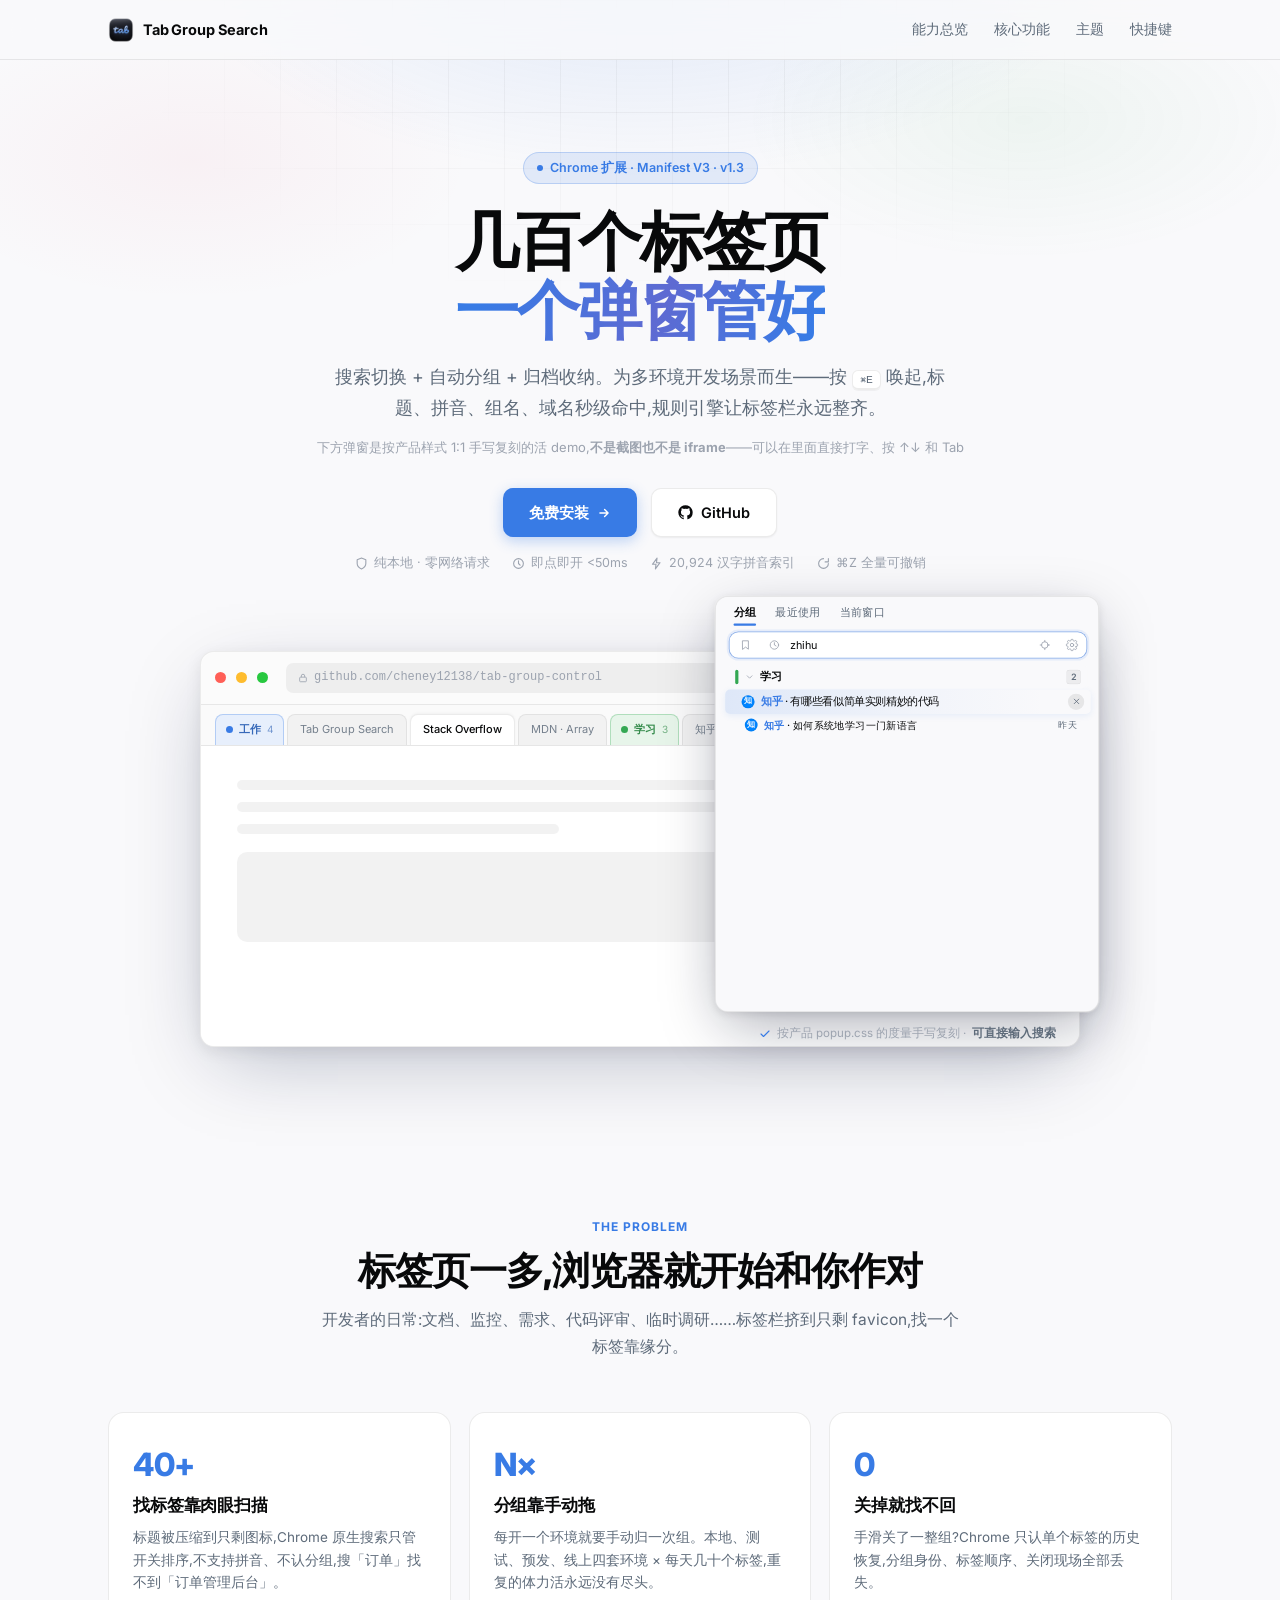
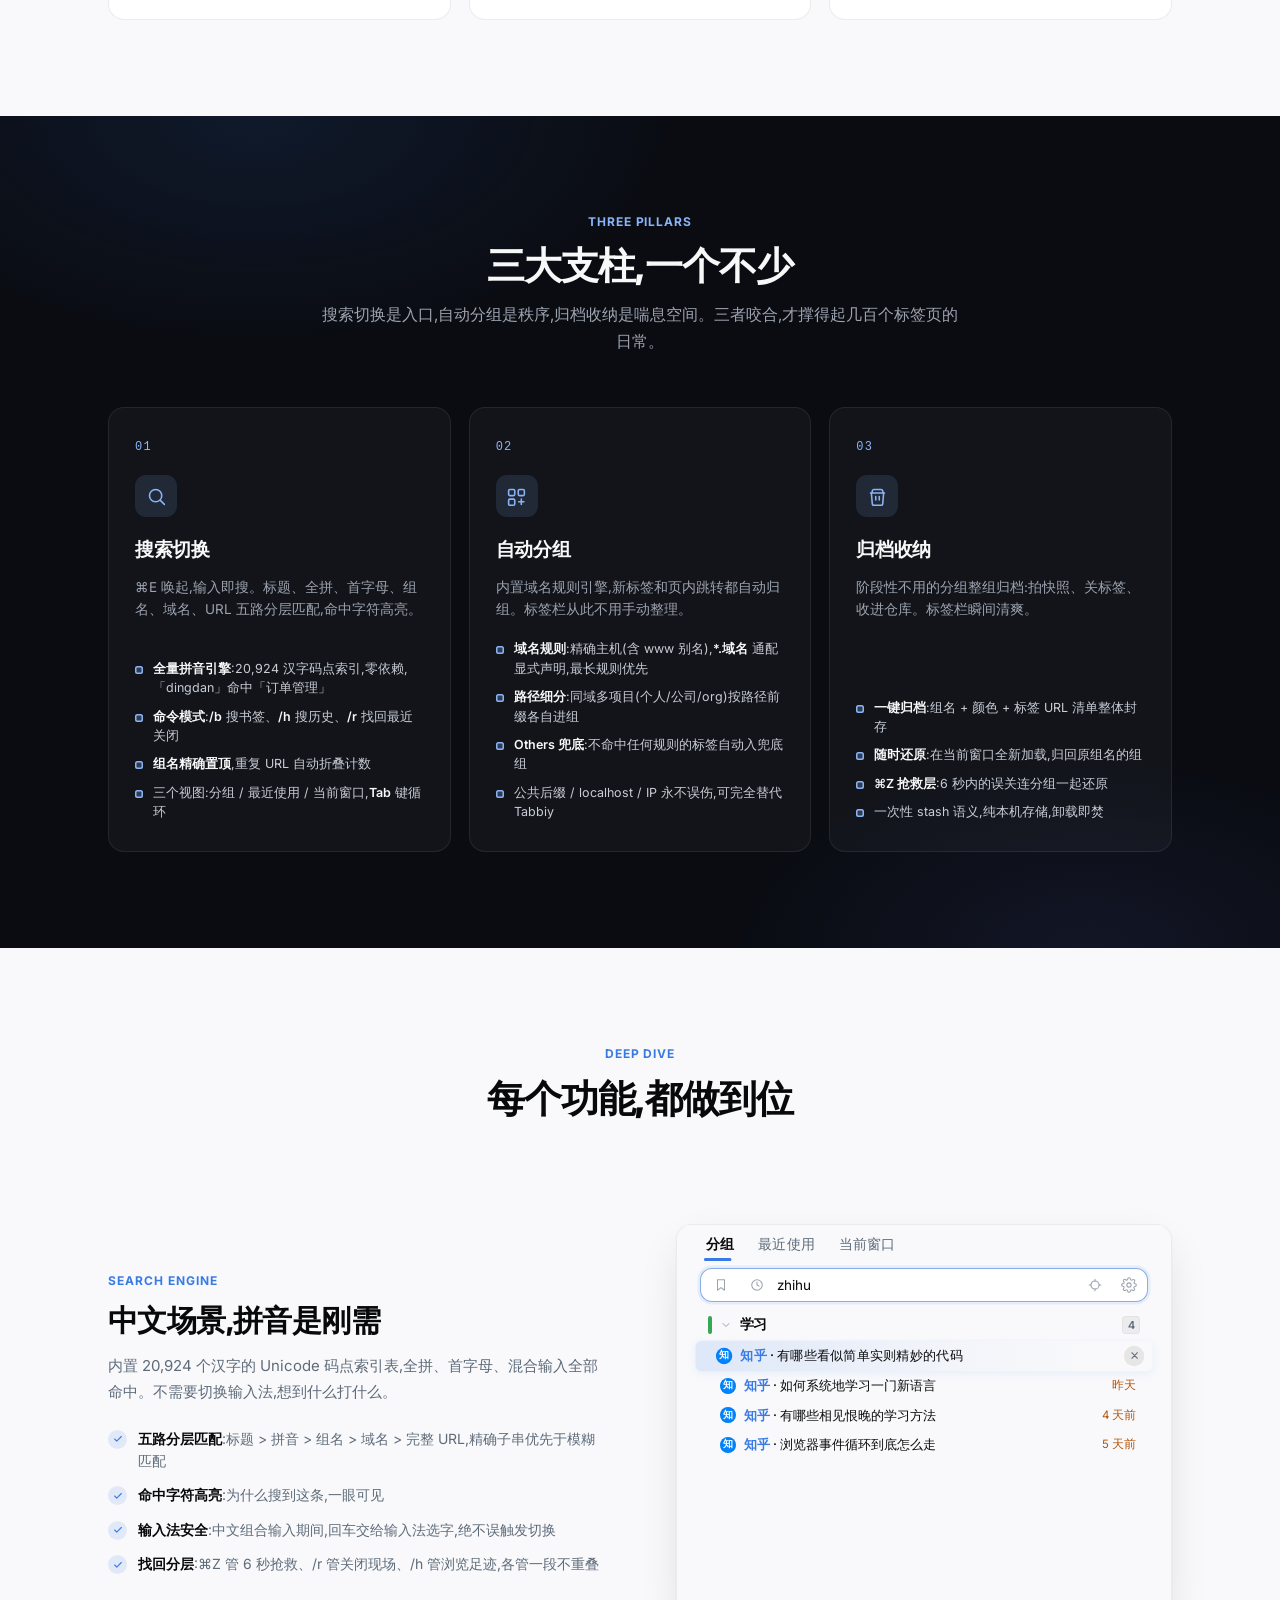
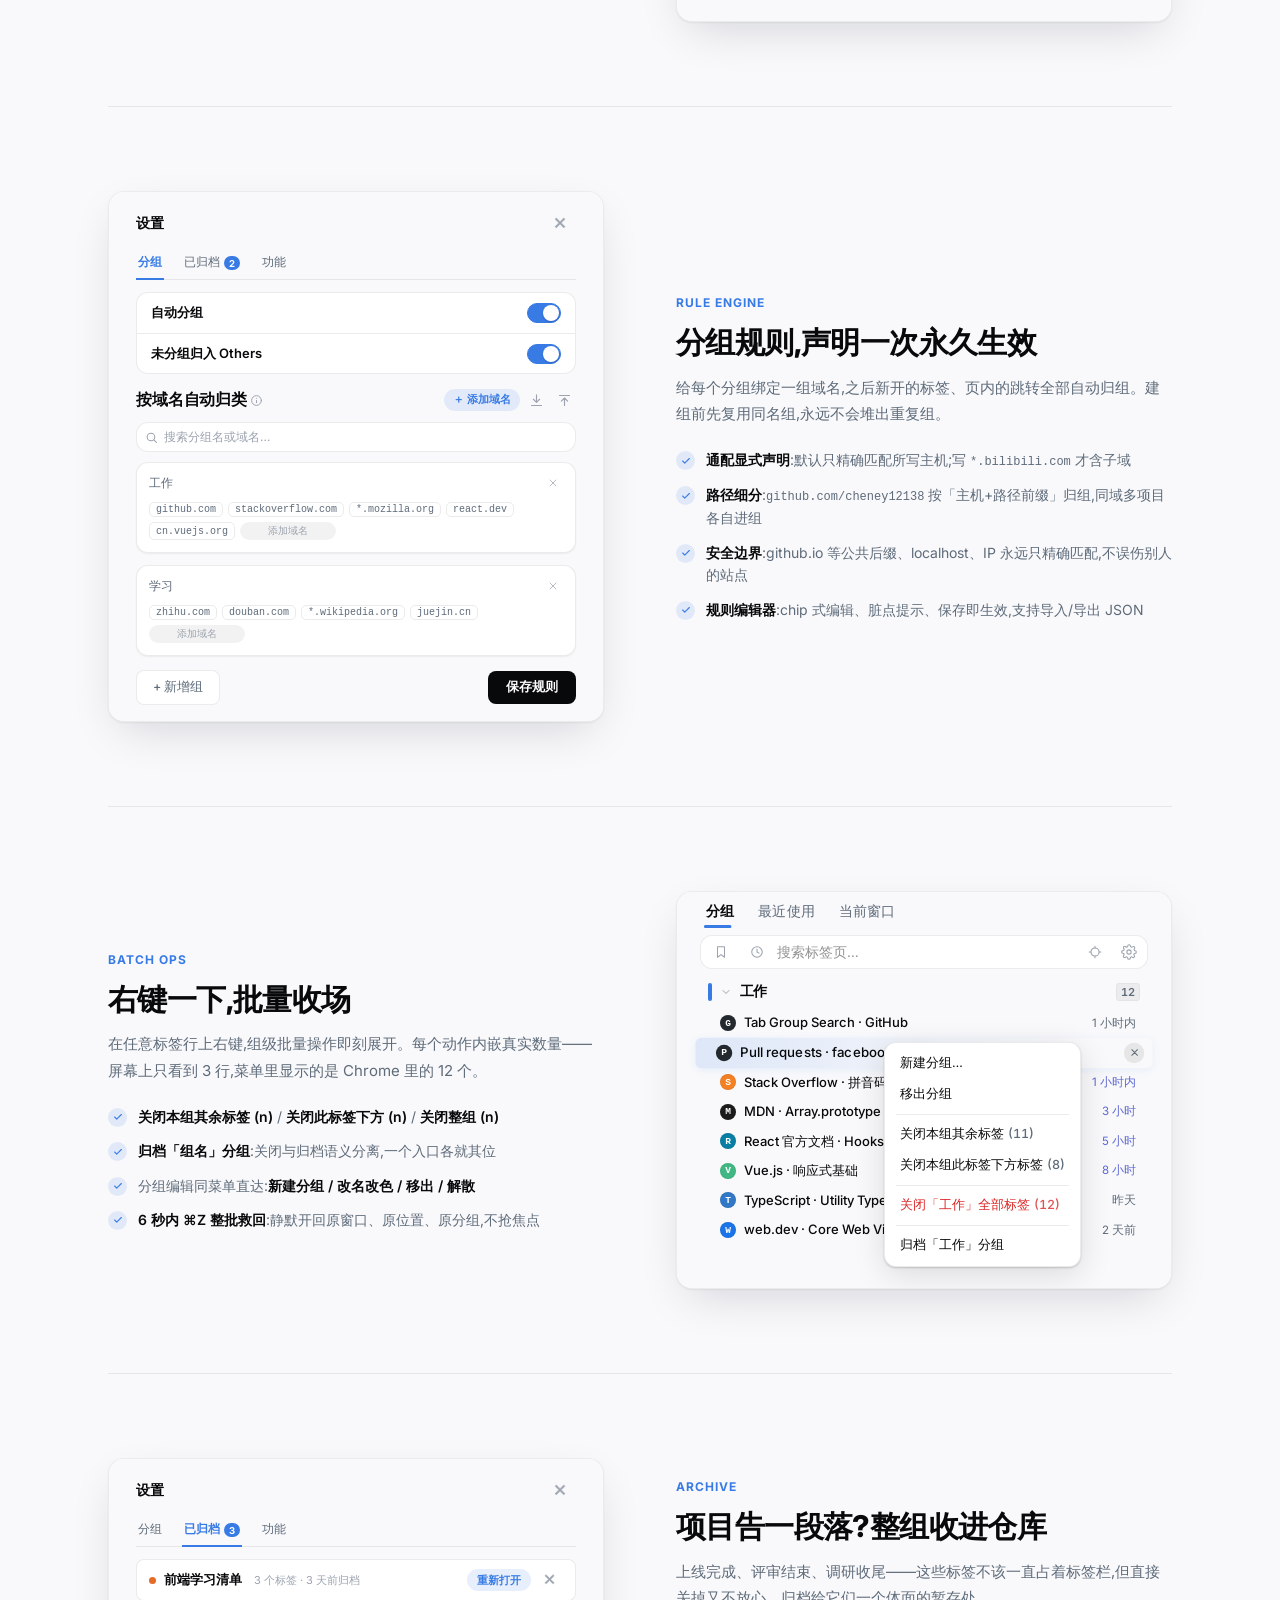
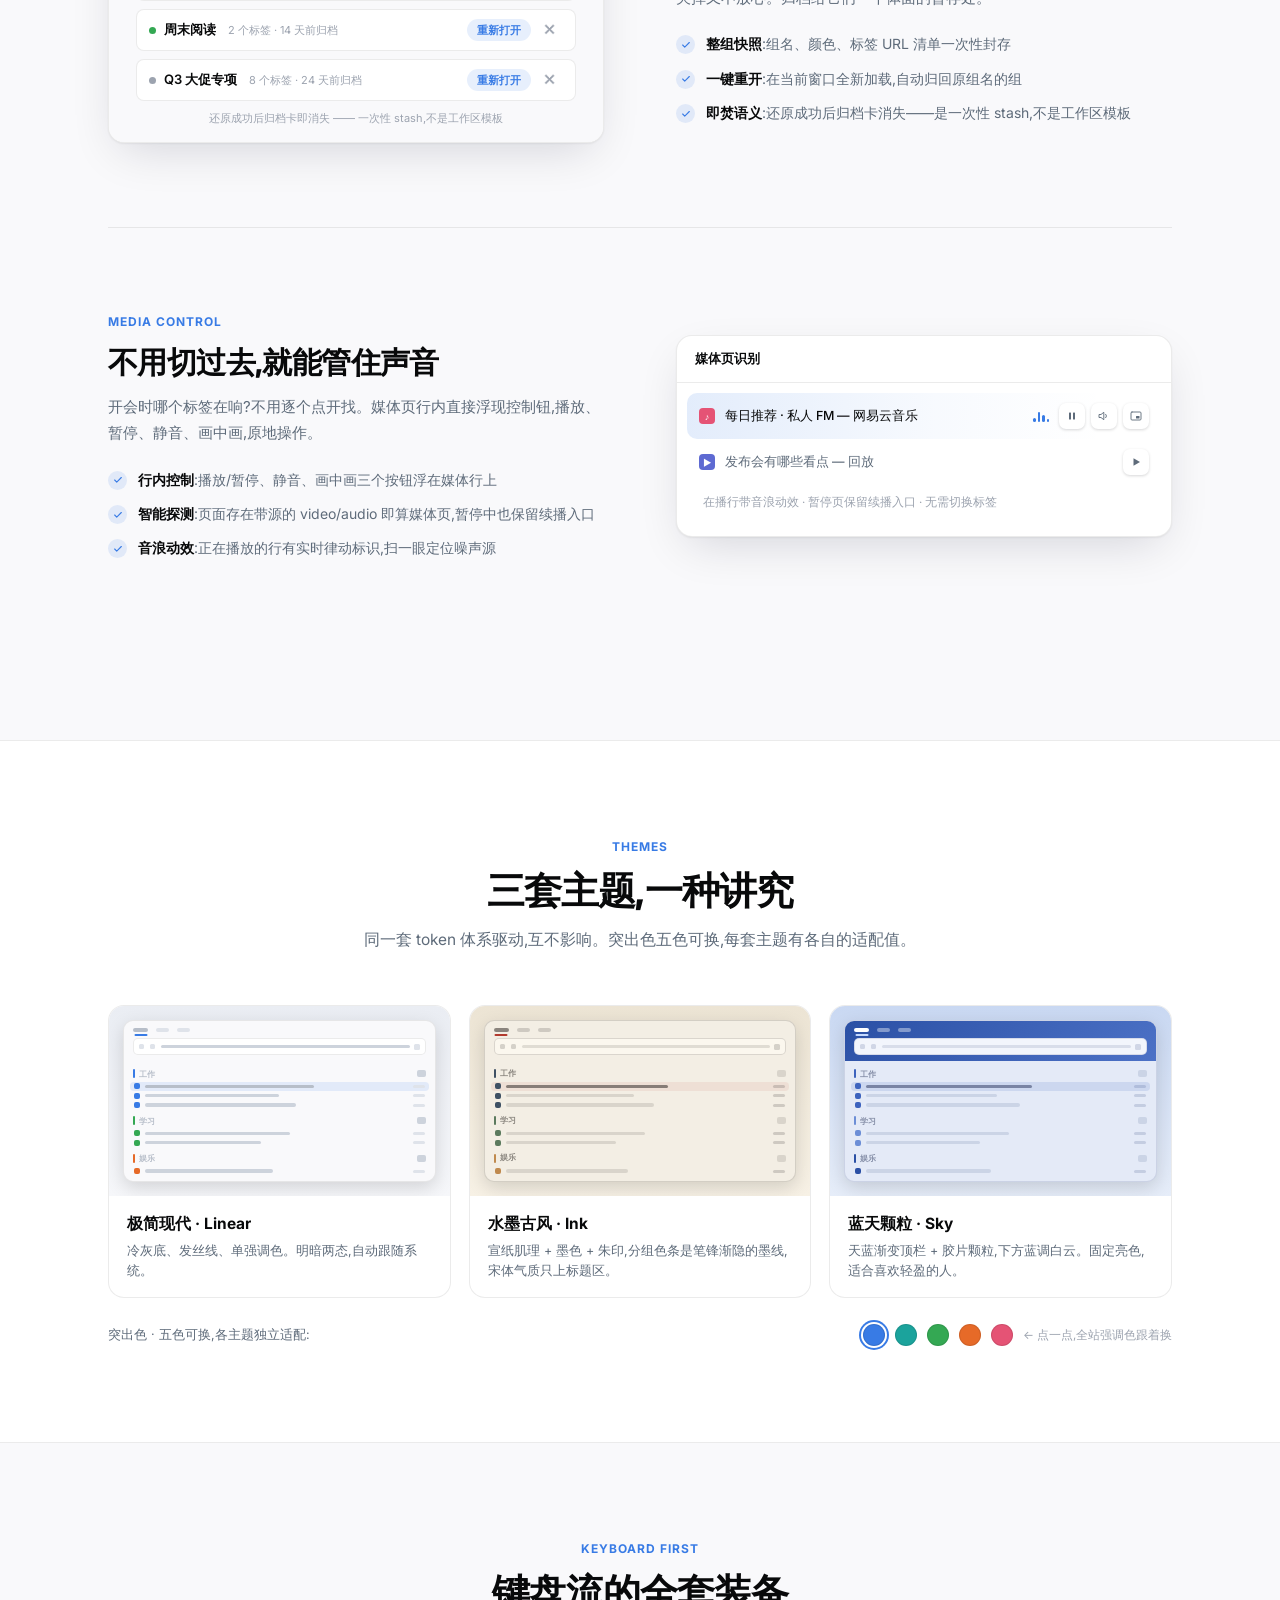
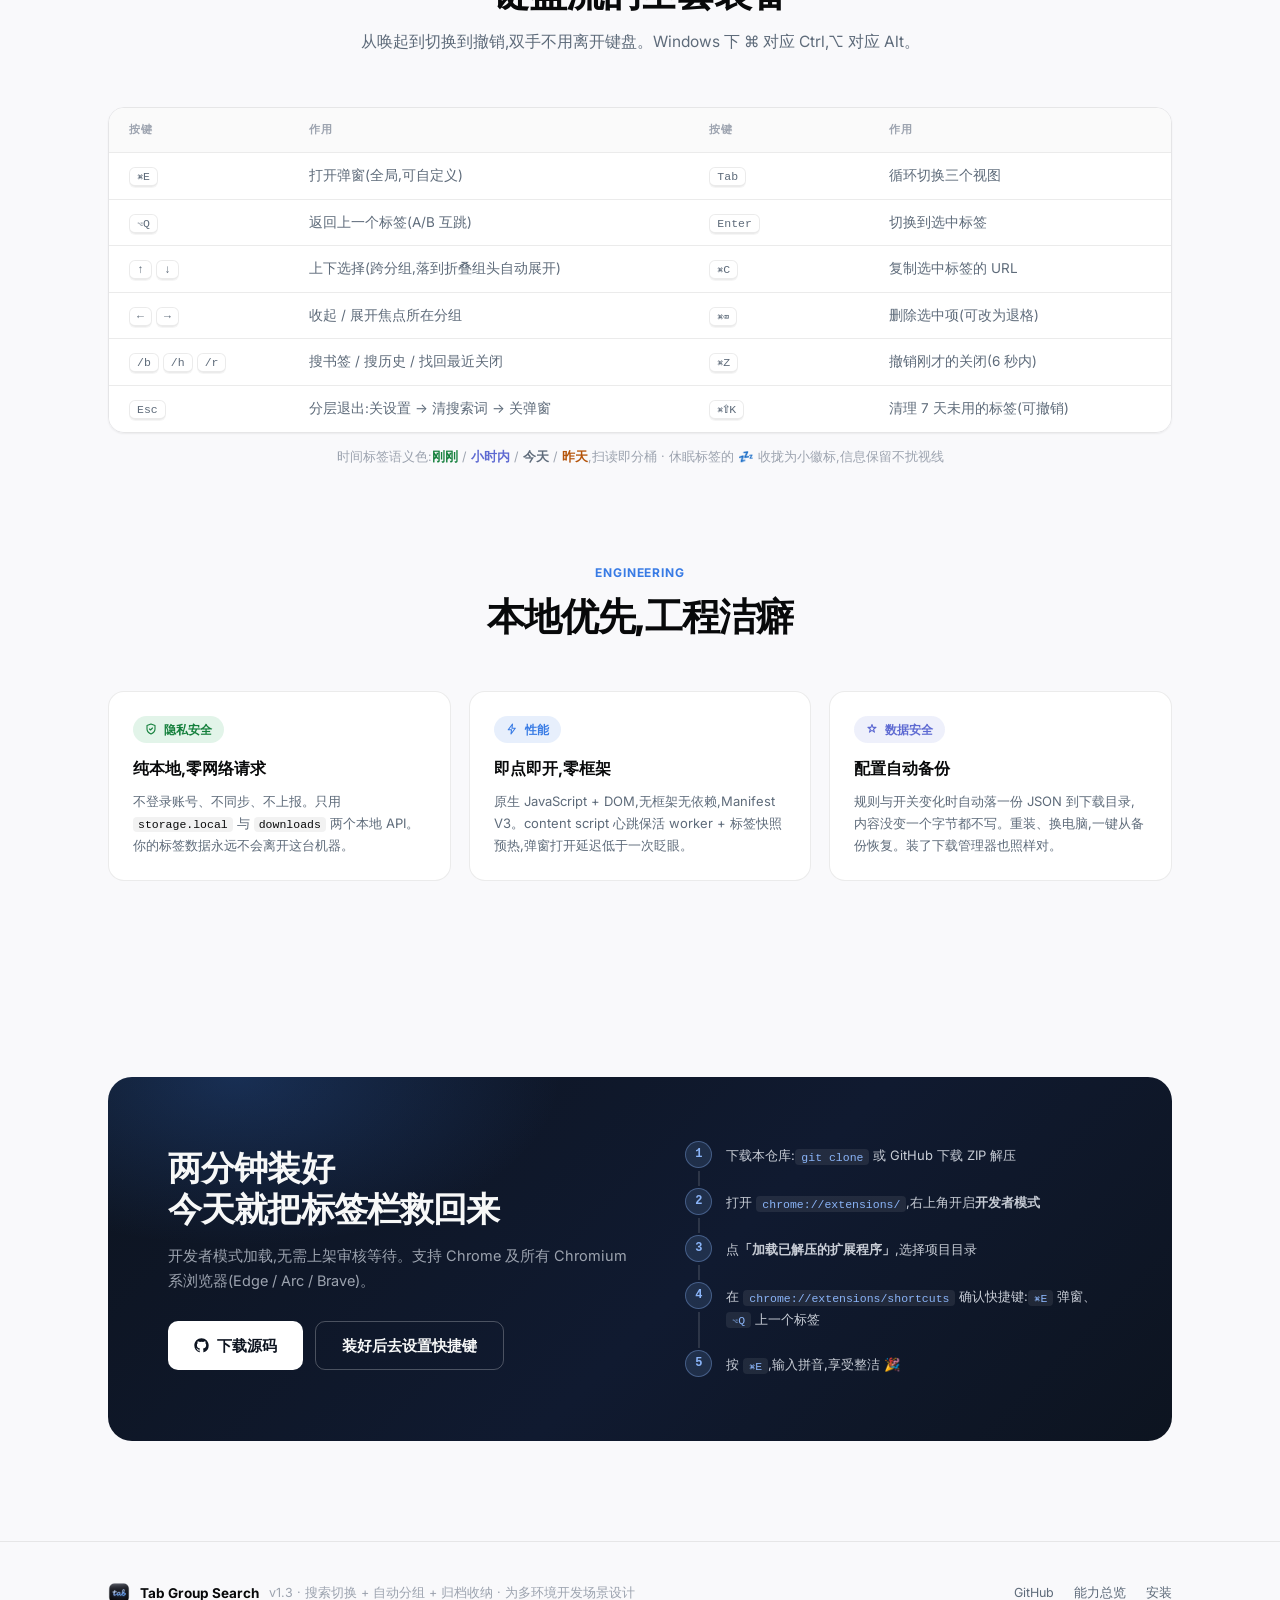
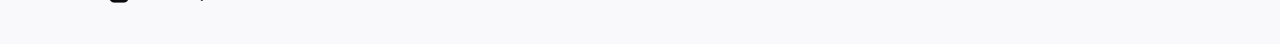
==== commit 394d5f5a: "docs(site): 撤掉 dive 区块的面板标题栏 —— 弹窗/面板直接作为视觉主体, 不再嵌套包装" ====
--- a/site/index.html
+++ b/site/index.html
@@ -1093,7 +1093,6 @@
       </div>
       <div class="dive-visual reveal">
         <div class="panel">
-          <div class="panel-head">弹窗 · 拼音搜索「zhihu」<div class="ph-act"><span>⌘E 唤起</span></div></div>
           <div class="pop-embed">
             <div class="pop pop--focus">
               <div class="pop-plate">
@@ -1163,7 +1162,6 @@
       </div>
       <div class="dive-visual reveal">
         <div class="panel">
-          <div class="panel-head">设置面板 · 自动分组规则编辑器</div>
           <div class="pop-embed">
             <div class="ps pop pop--auto">
               <div class="ps-head">
@@ -1247,7 +1245,6 @@
       </div>
       <div class="dive-visual reveal">
         <div class="panel">
-          <div class="panel-head">弹窗 · 标签行右键菜单</div>
           <div class="pop-embed">
             <div class="pop">
               <div class="pop-plate">
@@ -1344,7 +1341,6 @@
       </div>
       <div class="dive-visual reveal">
         <div class="panel">
-          <div class="panel-head">设置面板 · 已归档</div>
           <div class="pop-embed">
             <div class="ps pop pop--auto">
               <div class="ps-head">
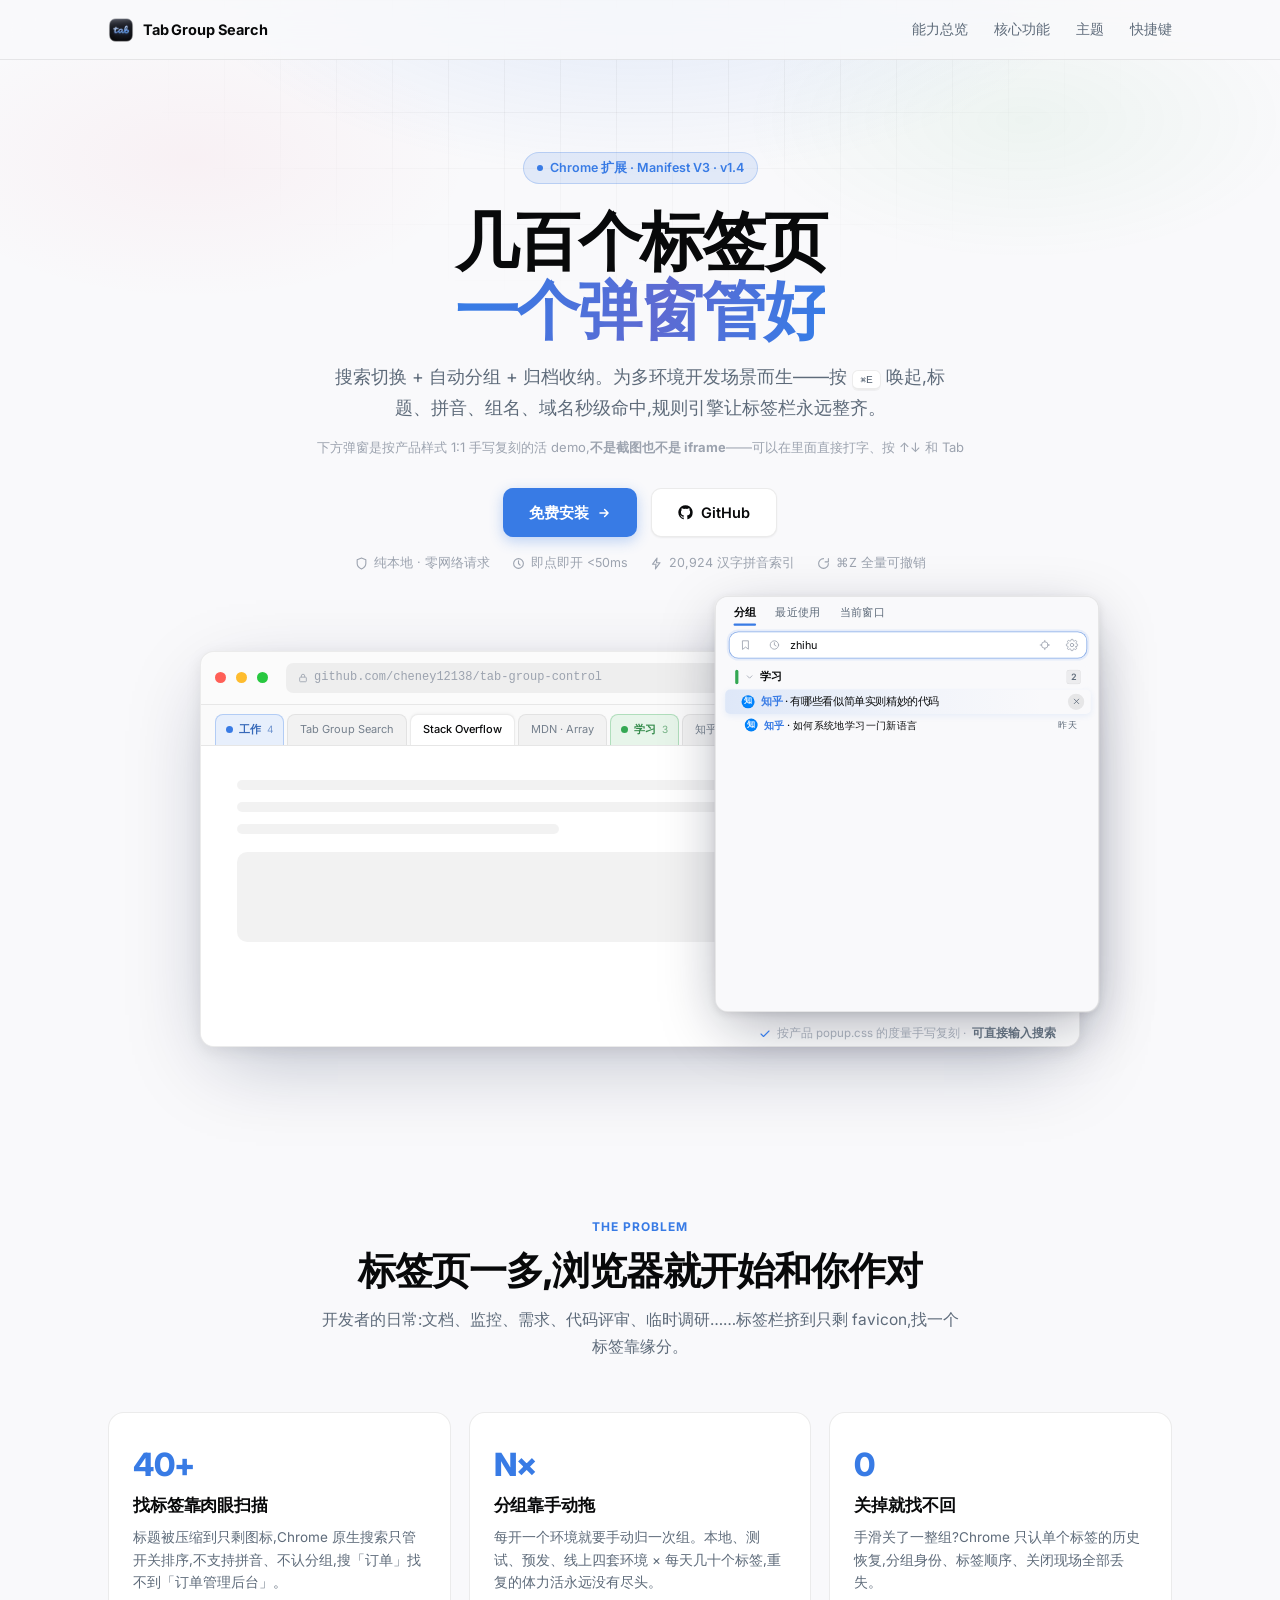
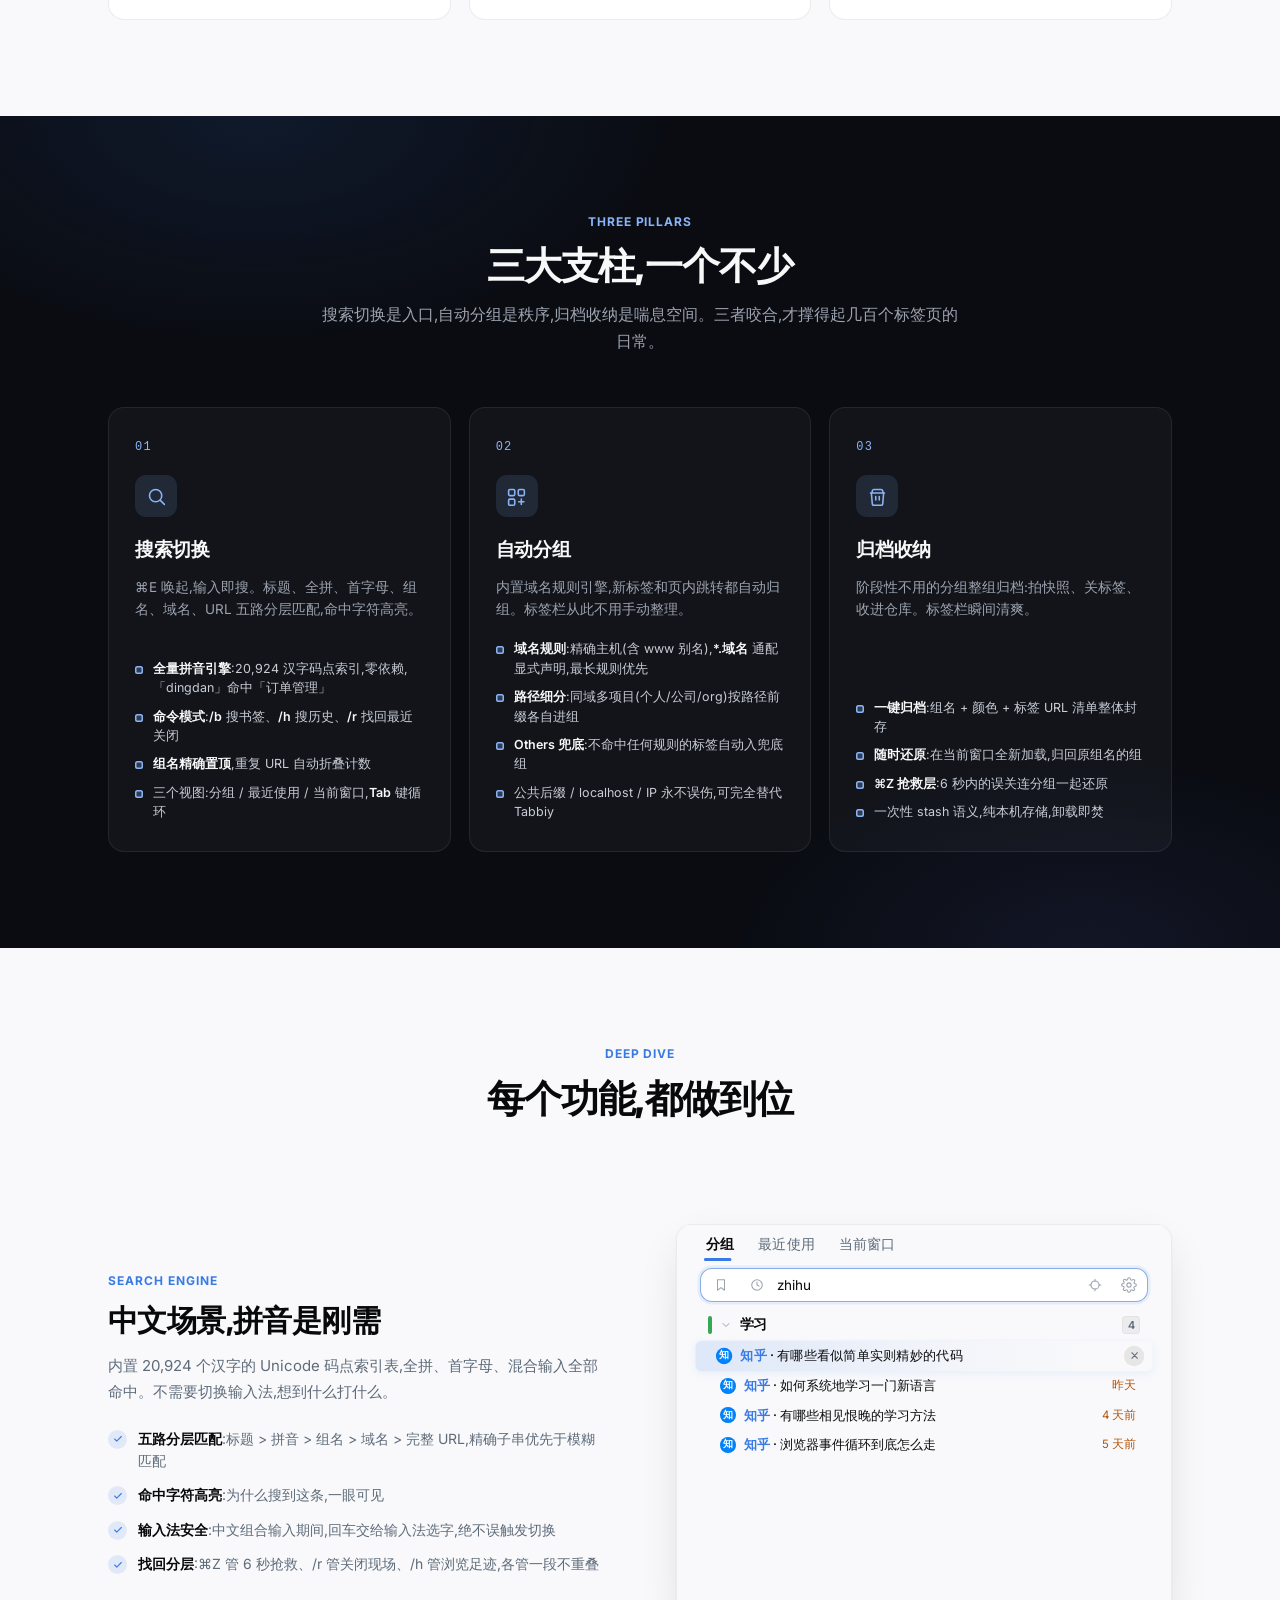
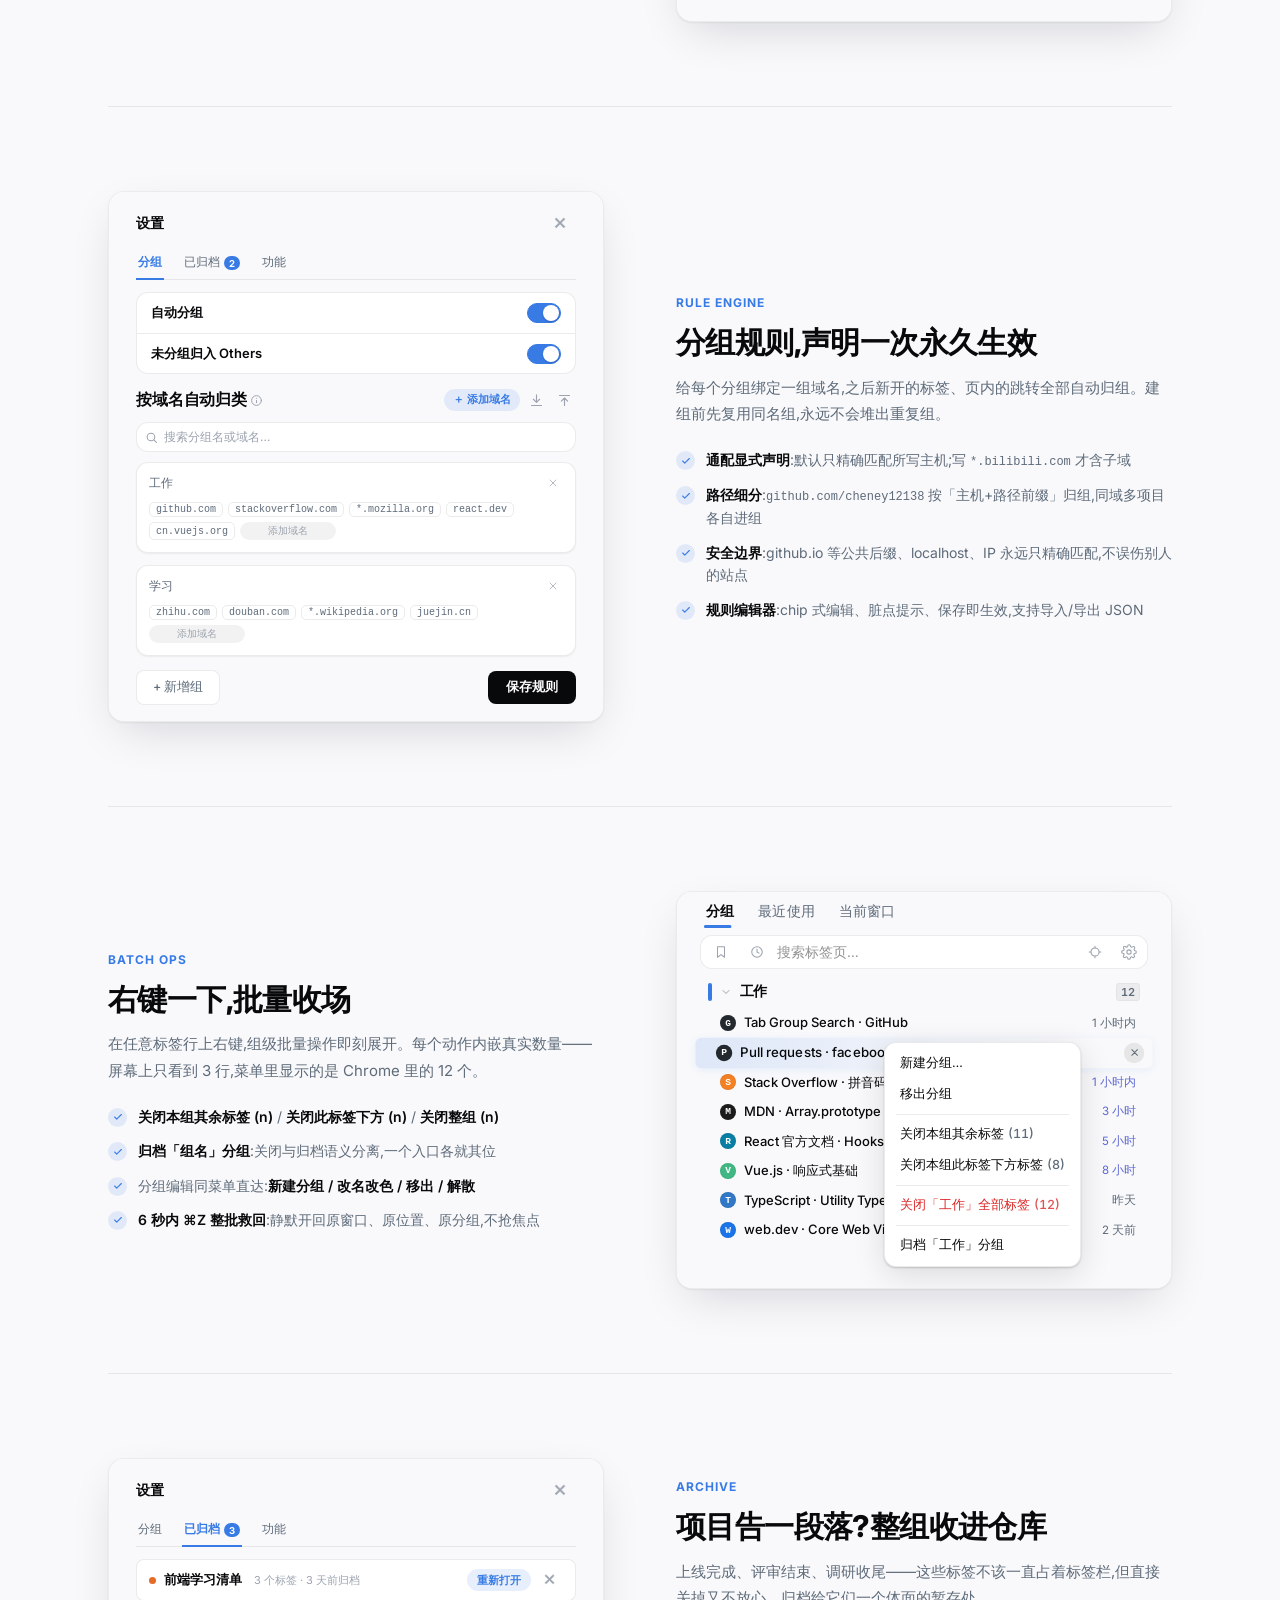
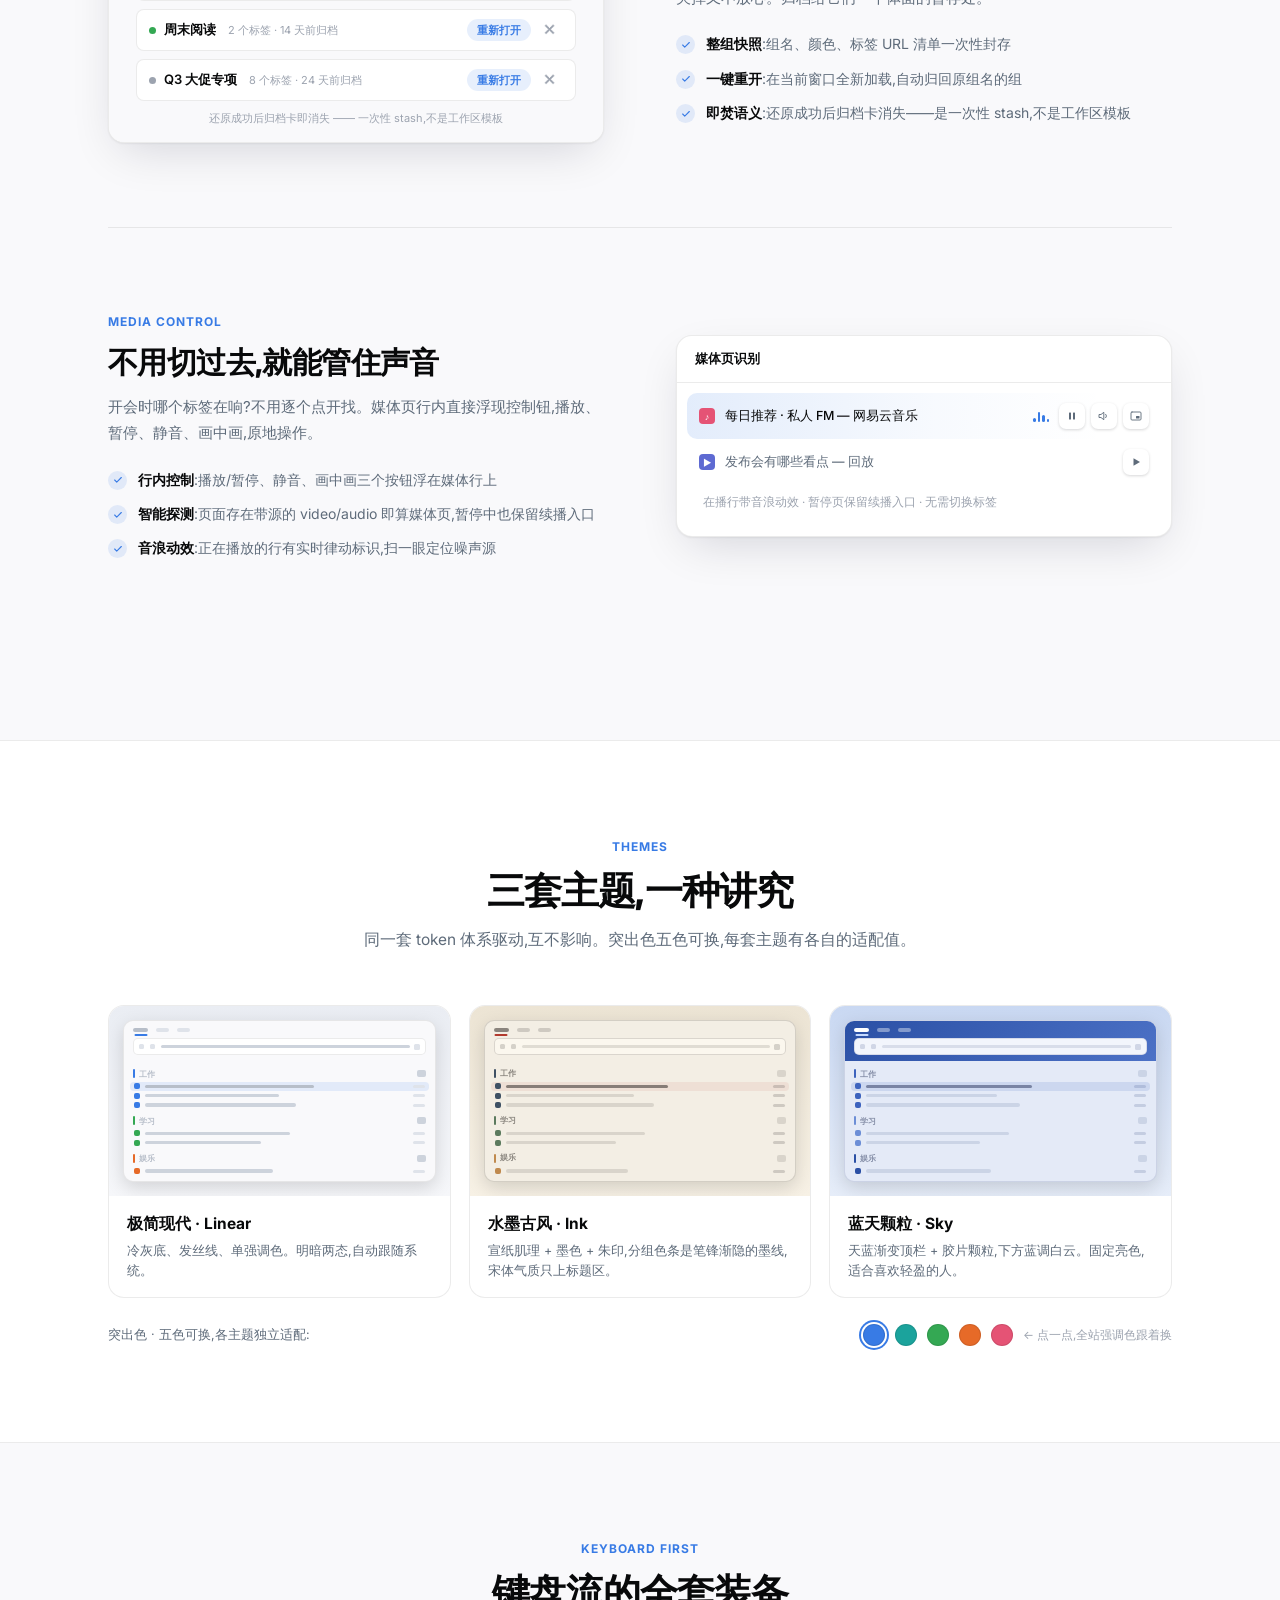
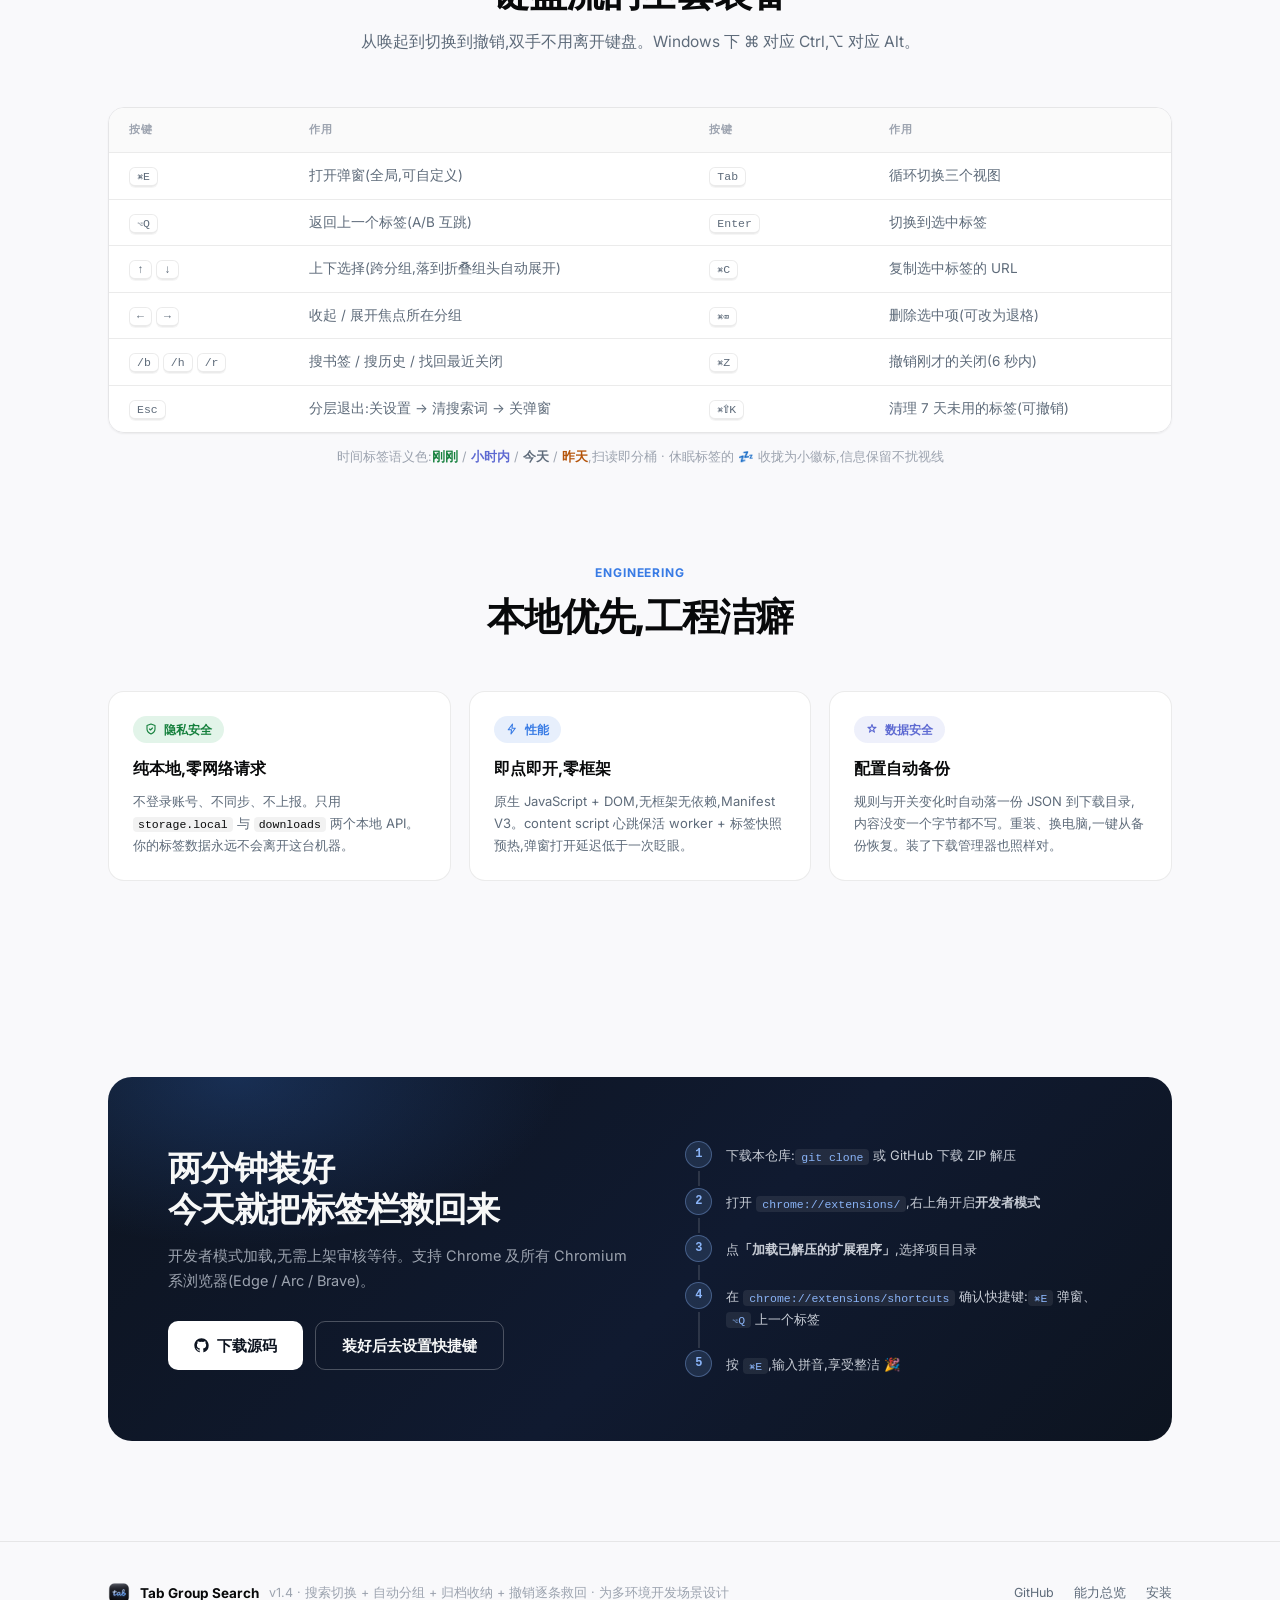
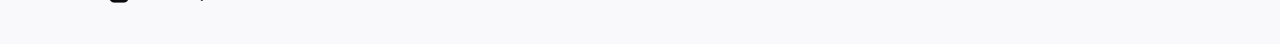
==== commit 7efb09a5: "chore: v1.4.0 —— 撤销条叠加/逐条撤销, DeepSeek 主题, 分组折叠动画等 - manifest 1.3.0 → 1.4.0 - README: 主题三套→四套(DeepSee" ====
--- a/site/index.html
+++ b/site/index.html
@@ -901,7 +901,7 @@
   <div class="hero-bg"></div>
   <div class="hero-grid"></div>
   <div class="wrap" style="position:relative;">
-    <div class="hero-eyebrow"><span class="dot"></span>Chrome 扩展 · Manifest V3 · v1.3</div>
+    <div class="hero-eyebrow"><span class="dot"></span>Chrome 扩展 · Manifest V3 · v1.4</div>
     <h1>几百个标签页<br><span class="grad">一个弹窗管好</span></h1>
     <p class="hero-sub">搜索切换 + 自动分组 + 归档收纳。为多环境开发场景而生——按 <kbd>⌘E</kbd> 唤起,标题、拼音、组名、域名秒级命中,规则引擎让标签栏永远整齐。</p>
     <div class="hero-kbd-hint">下方弹窗是按产品样式 1:1 手写复刻的活 demo,<b>不是截图也不是 iframe</b>——可以在里面直接打字、按 ↑↓ 和 Tab</div>
@@ -1615,7 +1615,7 @@
   <div class="wrap foot">
     <img src="icon128.png" alt="">
     <span class="fn">Tab Group Search</span>
-    <span class="fm">v1.3 · 搜索切换 + 自动分组 + 归档收纳 · 为多环境开发场景设计</span>
+    <span class="fm">v1.4 · 搜索切换 + 自动分组 + 归档收纳 + 撤销逐条救回 · 为多环境开发场景设计</span>
     <div class="flinks">
       <a href="https://github.com/cheney12138/tab-group-control" target="_blank" rel="noopener">GitHub</a>
       <a href="#pillars">能力总览</a>
